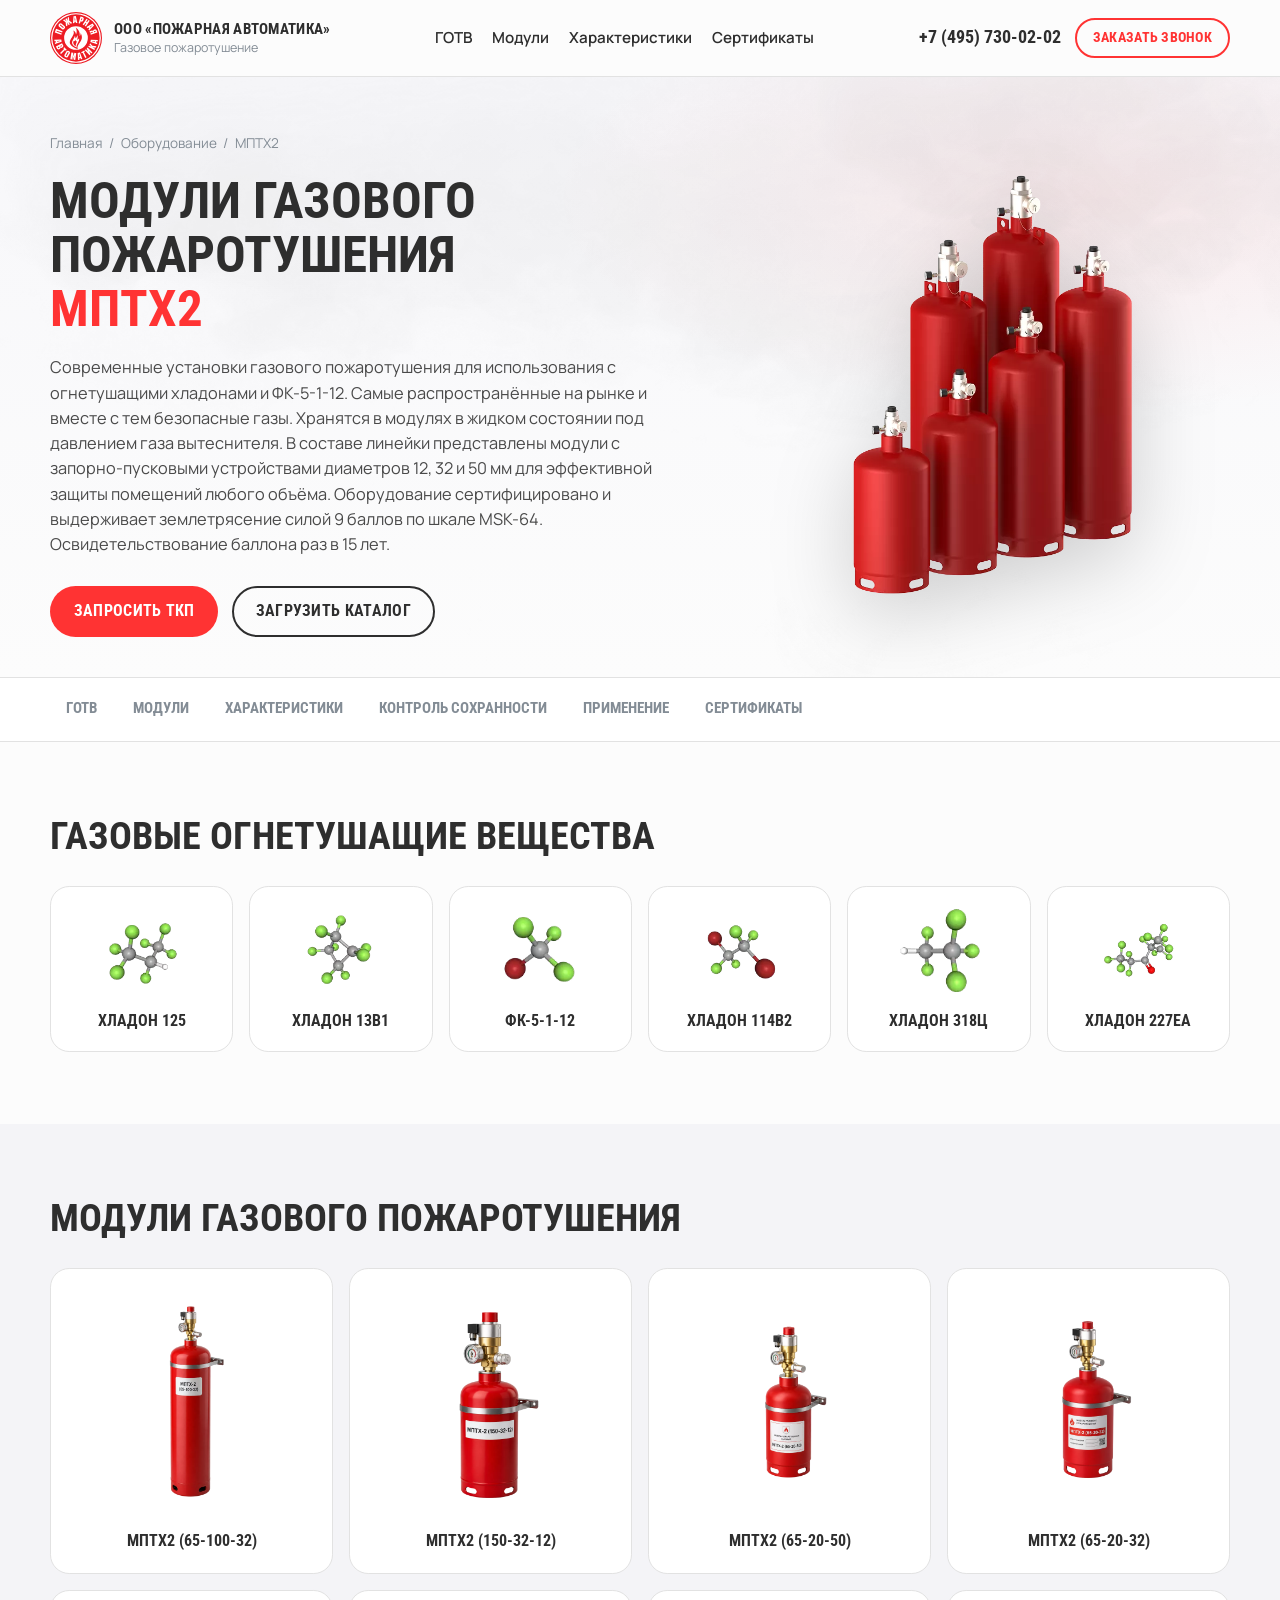
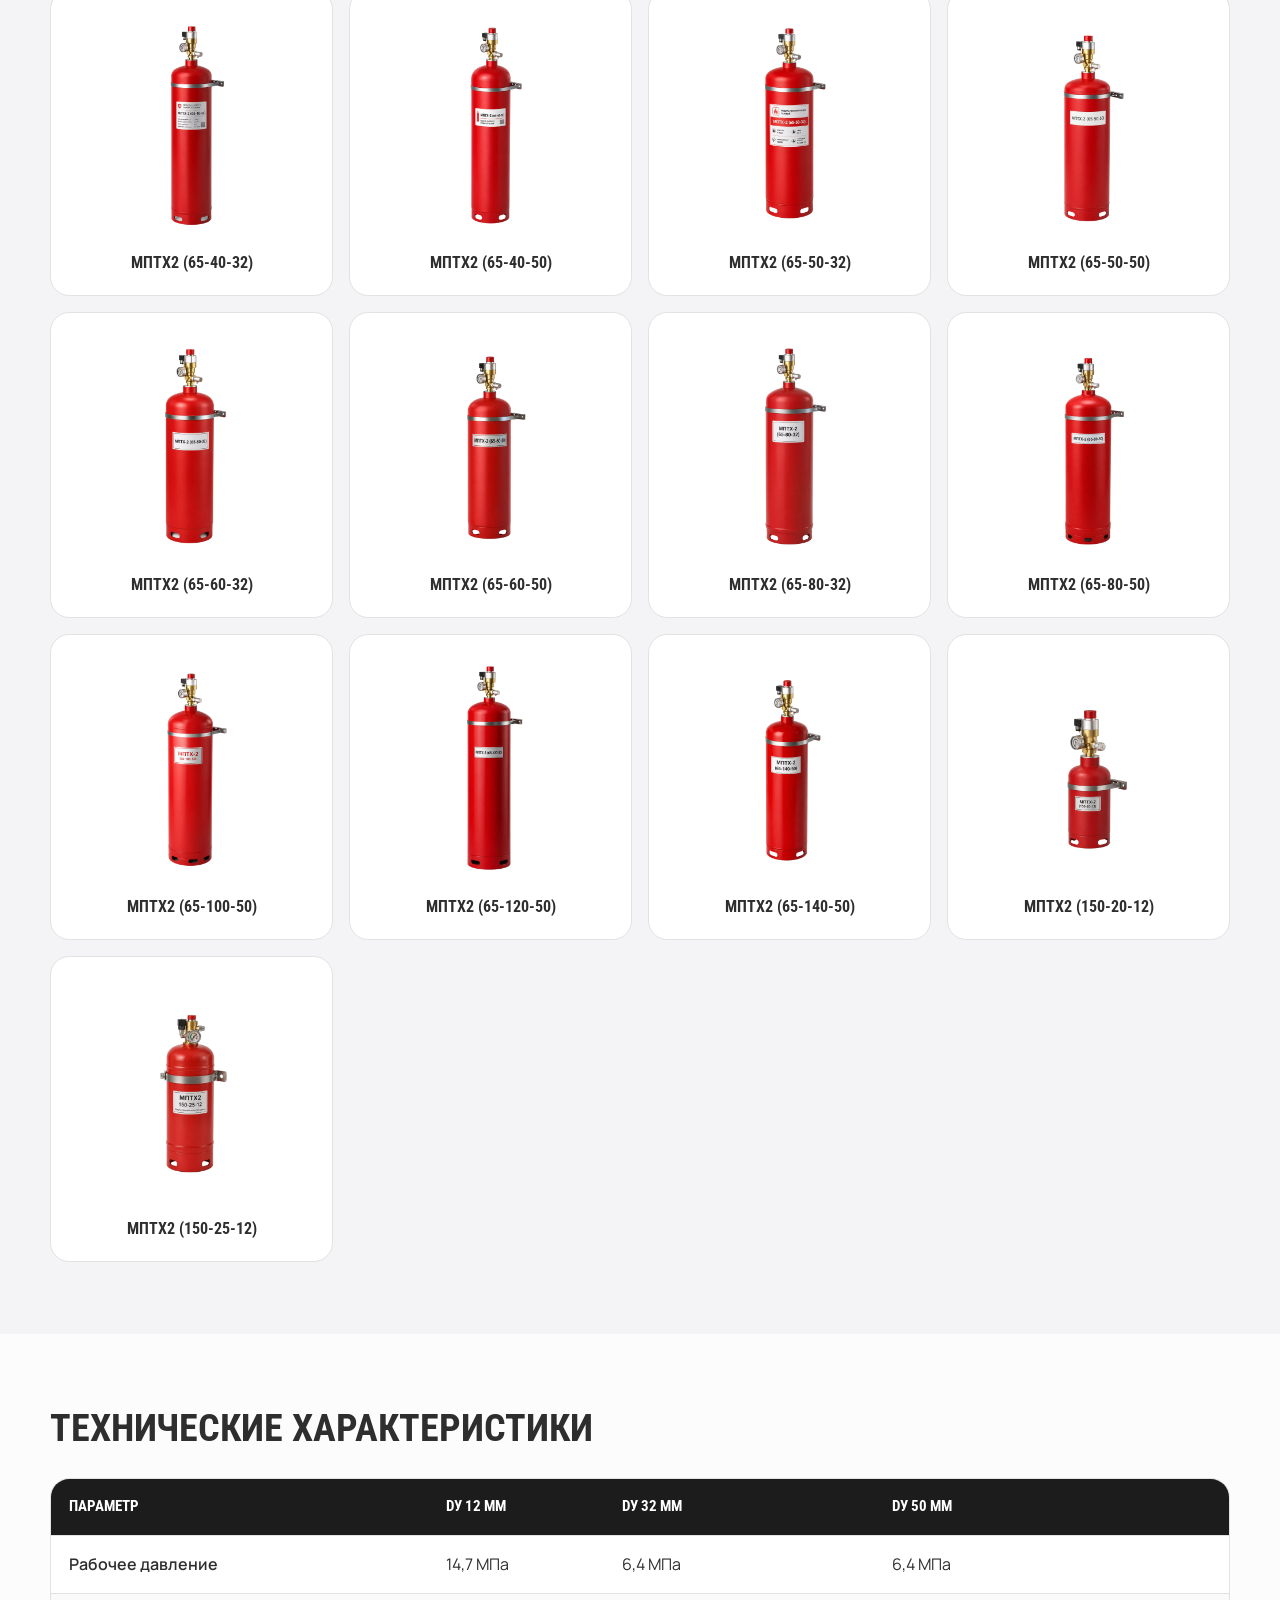
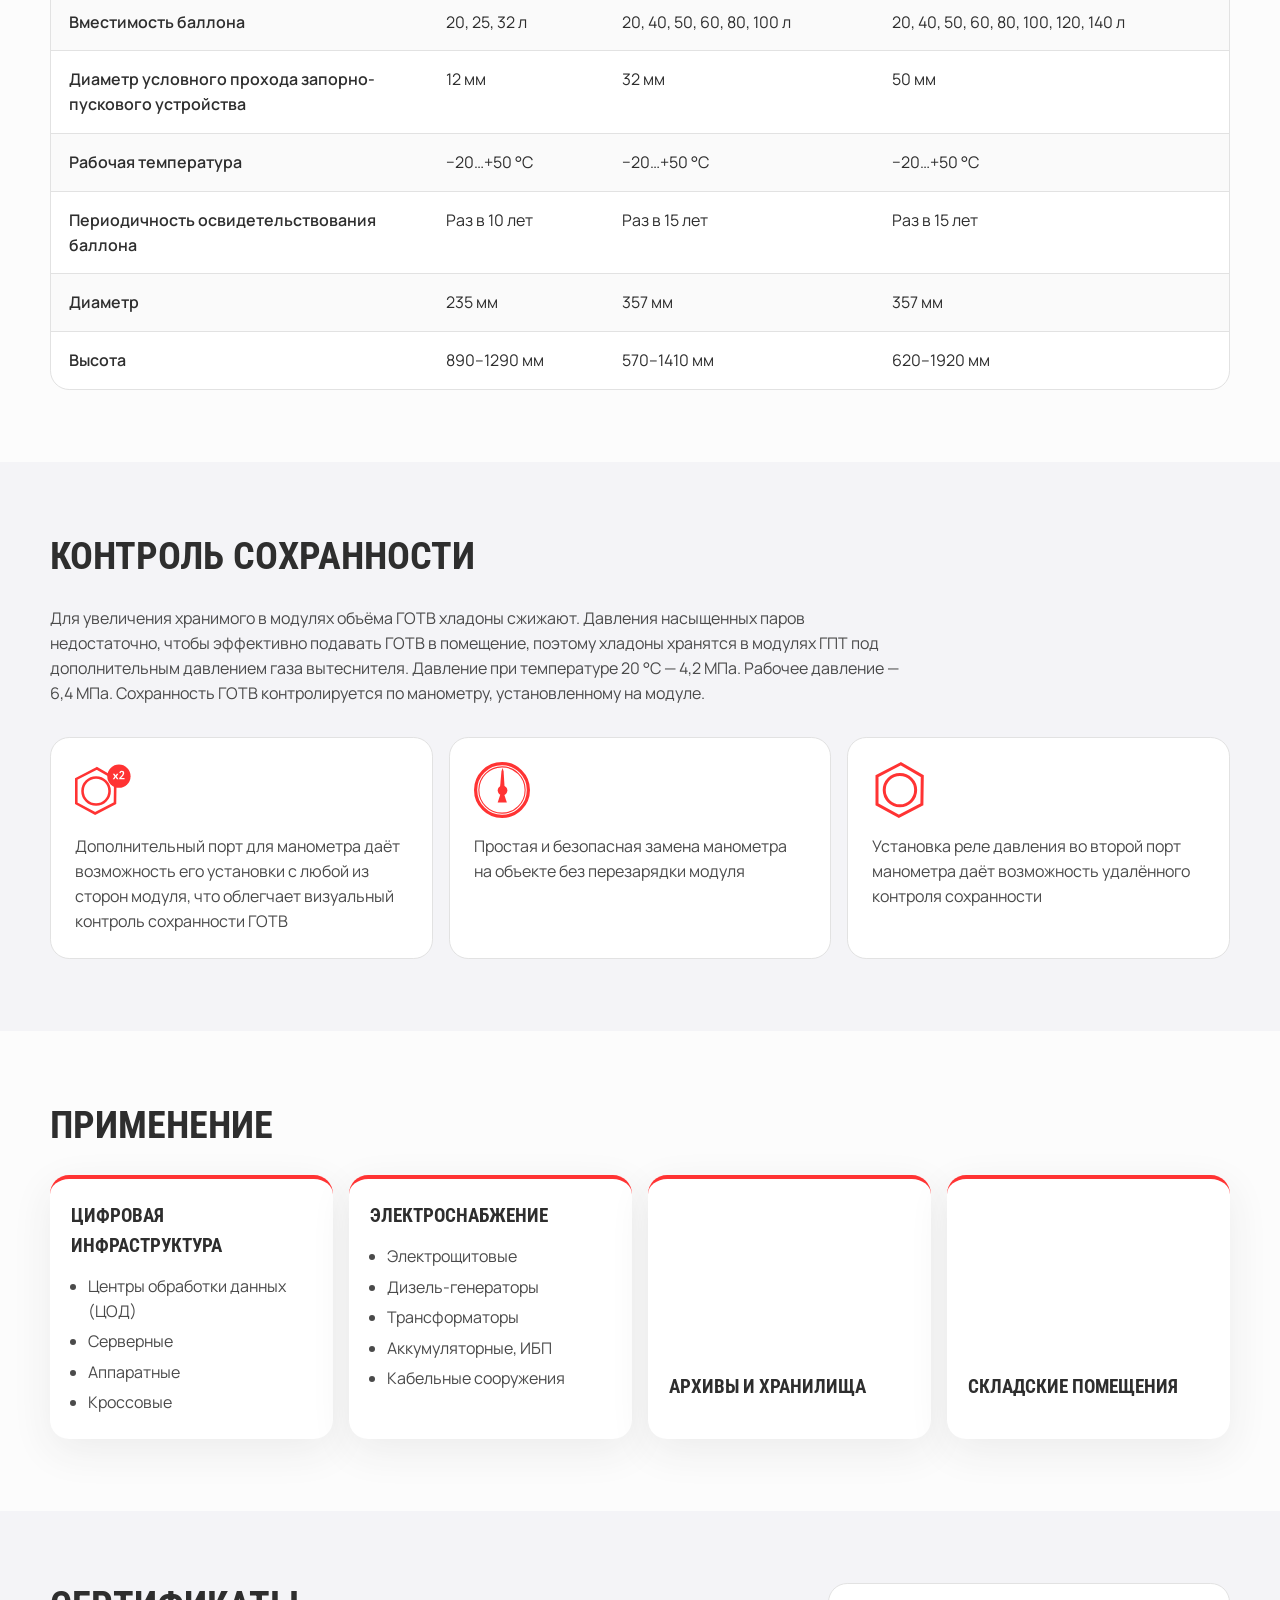
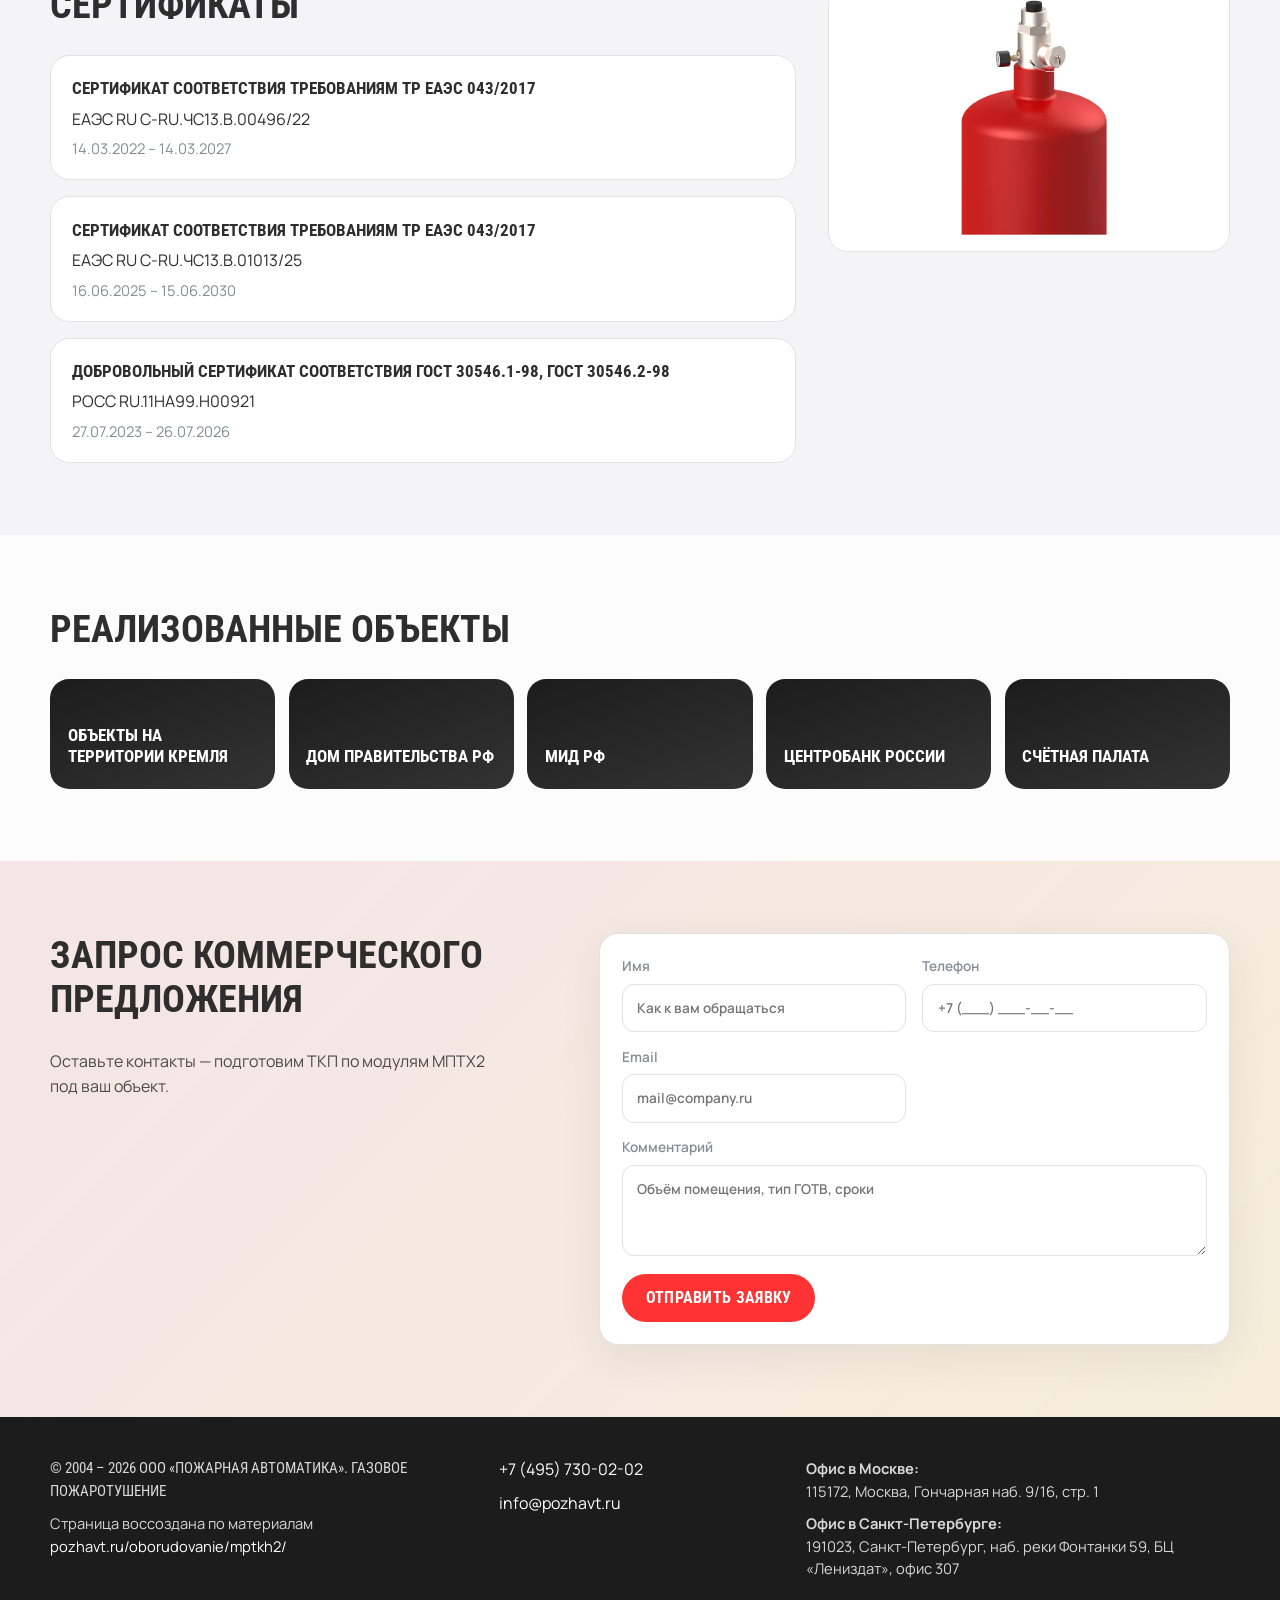
==== index.html @ 38cdafce "Add MPTKH2 product page HTML recreation Recreate the pozhavt.ru/oborudovanie/mptkh2/ product page as" ====
<!DOCTYPE html>
<html lang="ru">
<head>
  <meta charset="utf-8">
  <meta name="viewport" content="width=device-width, initial-scale=1">
  <title>Купить модуль газового пожаротушения МПТХ2 | Пожарная Автоматика</title>
  <meta name="description" content="Модули МПТХ2 для систем газового пожаротушения на хладонах и ФК-5-1-12. Подбор типоразмера, технические характеристики, сертификаты.">
  <link rel="preconnect" href="https://fonts.googleapis.com">
  <link rel="preconnect" href="https://fonts.gstatic.com" crossorigin>
  <link href="https://fonts.googleapis.com/css2?family=Roboto+Condensed:wght@400;700&family=Manrope:wght@400;500;600;700&display=swap" rel="stylesheet">
  <link rel="stylesheet" href="styles.css">
</head>
<body>
  <header class="header">
    <div class="container header__inner">
      <a class="logo" href="#top" aria-label="Пожарная Автоматика — на главную">
        <img src="assets/misc/logo.svg" alt="Логотип ООО «Пожарная Автоматика»" width="56" height="56">
        <span class="logo__text">
          <strong>ООО «Пожарная Автоматика»</strong>
          <span>Газовое пожаротушение</span>
        </span>
      </a>
      <nav class="header__nav" aria-label="Основная навигация">
        <a href="#substances">ГОТВ</a>
        <a href="#moduly">Модули</a>
        <a href="#char">Характеристики</a>
        <a href="#certs">Сертификаты</a>
      </nav>
      <div class="header__contacts">
        <a class="header__phone" href="tel:+74957300202">+7 (495) 730-02-02</a>
        <a class="btn btn--outline btn--sm" href="#request">Заказать звонок</a>
      </div>
    </div>
  </header>

  <main id="top">
    <section class="hero">
      <div class="hero__bg" aria-hidden="true">
        <img src="assets/misc/smoke-bg.webp" alt="">
      </div>
      <div class="container hero__grid">
        <div class="hero__content">
          <p class="breadcrumbs">
            <a href="https://pozhavt.ru/">Главная</a>
            <span>/</span>
            <a href="https://pozhavt.ru/oborudovanie/">Оборудование</a>
            <span>/</span>
            <span>МПТХ2</span>
          </p>
          <h1 class="hero__title">
            Модули газового пожаротушения
            <span>МПТХ2</span>
          </h1>
          <p class="hero__lead">
            Современные установки газового пожаротушения для использования с огнетушащими хладонами и ФК-5-1-12.
            Самые распространённые на рынке и вместе с тем безопасные газы. Хранятся в модулях в жидком состоянии
            под давлением газа вытеснителя. В составе линейки представлены модули с запорно-пусковыми устройствами
            диаметров 12, 32 и 50&nbsp;мм для эффективной защиты помещений любого объёма. Оборудование сертифицировано
            и выдерживает землетрясение силой 9 баллов по шкале MSK-64. Освидетельствование баллона раз в 15 лет.
          </p>
          <div class="hero__actions">
            <a class="btn btn--primary" href="#request">Запросить ТКП</a>
            <a class="btn btn--ghost" href="https://pozhavt.ru/upload/iblock/60b/sj430lhihm1stye79ck5c0vzic1d0d6g.pdf" target="_blank" rel="noopener">Загрузить каталог</a>
          </div>
        </div>
        <div class="hero__visual">
          <img src="assets/misc/product-hero.webp" alt="МПТХ2" width="480" height="640">
        </div>
      </div>
    </section>

    <nav class="anchor-nav" aria-label="Разделы страницы">
      <div class="container anchor-nav__inner">
        <a href="#substances">ГОТВ</a>
        <a href="#moduly">Модули</a>
        <a href="#char">Характеристики</a>
        <a href="#control">Контроль сохранности</a>
        <a href="#application">Применение</a>
        <a href="#certs">Сертификаты</a>
      </div>
    </nav>

    <section class="section" id="substances">
      <div class="container">
        <h2 class="section__title">Газовые огнетушащие вещества</h2>
        <div class="card-grid card-grid--gotv">
          <article class="gotv-card">
            <img src="assets/gotv/hladon-125.webp" alt="Хладон 125" width="160" height="160">
            <h3>Хладон 125</h3>
          </article>
          <article class="gotv-card">
            <img src="assets/gotv/hladon-13v1.webp" alt="Хладон 13В1" width="160" height="160">
            <h3>Хладон 13В1</h3>
          </article>
          <article class="gotv-card">
            <img src="assets/gotv/fk-5-1-12.webp" alt="ФК-5-1-12" width="160" height="160">
            <h3>ФК-5-1-12</h3>
          </article>
          <article class="gotv-card">
            <img src="assets/gotv/hladon-114v2.webp" alt="Хладон 114В2" width="160" height="160">
            <h3>Хладон 114В2</h3>
          </article>
          <article class="gotv-card">
            <img src="assets/gotv/hladon-318c.webp" alt="Хладон 318Ц" width="160" height="160">
            <h3>Хладон 318Ц</h3>
          </article>
          <article class="gotv-card">
            <img src="assets/gotv/hladon-227ea.webp" alt="Хладон 227еа" width="160" height="160">
            <h3>Хладон 227еа</h3>
          </article>
        </div>
      </div>
    </section>

    <section class="section section--alt" id="moduly">
      <div class="container">
        <h2 class="section__title">Модули газового пожаротушения</h2>
        <div class="card-grid card-grid--modules">
          <article class="module-card">
            <img src="assets/modules/65-100-32.webp" alt="Модуль газового пожаротушения МПТХ2 (65-100-32)">
            <h3>МПТХ2 (65-100-32)</h3>
          </article>
          <article class="module-card">
            <img src="assets/modules/150-32-12.webp" alt="Модуль газового пожаротушения МПТХ2 (150-32-12)">
            <h3>МПТХ2 (150-32-12)</h3>
          </article>
          <article class="module-card">
            <img src="assets/modules/65-20-50.webp" alt="Модуль газового пожаротушения МПТХ2 (65-20-50)">
            <h3>МПТХ2 (65-20-50)</h3>
          </article>
          <article class="module-card">
            <img src="assets/modules/65-20-32.webp" alt="Модуль газового пожаротушения МПТХ2 (65-20-32)">
            <h3>МПТХ2 (65-20-32)</h3>
          </article>
          <article class="module-card">
            <img src="assets/modules/65-40-32.webp" alt="Модуль газового пожаротушения МПТХ2 (65-40-32)">
            <h3>МПТХ2 (65-40-32)</h3>
          </article>
          <article class="module-card">
            <img src="assets/modules/65-40-50.webp" alt="Модуль газового пожаротушения МПТХ2 (65-40-50)">
            <h3>МПТХ2 (65-40-50)</h3>
          </article>
          <article class="module-card">
            <img src="assets/modules/65-50-32.webp" alt="Модуль газового пожаротушения МПТХ2 (65-50-32)">
            <h3>МПТХ2 (65-50-32)</h3>
          </article>
          <article class="module-card">
            <img src="assets/modules/65-50-50.webp" alt="Модуль газового пожаротушения МПТХ2 (65-50-50)">
            <h3>МПТХ2 (65-50-50)</h3>
          </article>
          <article class="module-card">
            <img src="assets/modules/65-60-32.webp" alt="Модуль газового пожаротушения МПТХ2 (65-60-32)">
            <h3>МПТХ2 (65-60-32)</h3>
          </article>
          <article class="module-card">
            <img src="assets/modules/65-60-50.webp" alt="Модуль газового пожаротушения МПТХ2 (65-60-50)">
            <h3>МПТХ2 (65-60-50)</h3>
          </article>
          <article class="module-card">
            <img src="assets/modules/65-80-32.webp" alt="Модуль газового пожаротушения МПТХ2 (65-80-32)">
            <h3>МПТХ2 (65-80-32)</h3>
          </article>
          <article class="module-card">
            <img src="assets/modules/65-80-50.webp" alt="Модуль газового пожаротушения МПТХ2 (65-80-50)">
            <h3>МПТХ2 (65-80-50)</h3>
          </article>
          <article class="module-card">
            <img src="assets/modules/65-100-50.webp" alt="Модуль газового пожаротушения МПТХ2 (65-100-50)">
            <h3>МПТХ2 (65-100-50)</h3>
          </article>
          <article class="module-card">
            <img src="assets/modules/65-120-50.webp" alt="Модуль газового пожаротушения МПТХ2 (65-120-50)">
            <h3>МПТХ2 (65-120-50)</h3>
          </article>
          <article class="module-card">
            <img src="assets/modules/65-140-50.webp" alt="Модуль газового пожаротушения МПТХ2 (65-140-50)">
            <h3>МПТХ2 (65-140-50)</h3>
          </article>
          <article class="module-card">
            <img src="assets/modules/150-20-12.webp" alt="Модуль газового пожаротушения МПТХ2 (150-20-12)">
            <h3>МПТХ2 (150-20-12)</h3>
          </article>
          <article class="module-card">
            <img src="assets/modules/150-25-12.webp" alt="Модуль газового пожаротушения МПТХ2 (150-25-12)">
            <h3>МПТХ2 (150-25-12)</h3>
          </article>
        </div>
      </div>
    </section>

    <section class="section" id="char">
      <div class="container">
        <h2 class="section__title">Технические характеристики</h2>
        <div class="table-wrap">
          <table class="spec-table">
            <thead>
              <tr>
                <th>Параметр</th>
                <th>Dу 12 мм</th>
                <th>Dу 32 мм</th>
                <th>Dу 50 мм</th>
              </tr>
            </thead>
            <tbody>
              <tr>
                <td>Рабочее давление</td>
                <td>14,7 МПа</td>
                <td>6,4 МПа</td>
                <td>6,4 МПа</td>
              </tr>
              <tr>
                <td>Вместимость баллона</td>
                <td>20, 25, 32 л</td>
                <td>20, 40, 50, 60, 80, 100 л</td>
                <td>20, 40, 50, 60, 80, 100, 120, 140 л</td>
              </tr>
              <tr>
                <td>Диаметр условного прохода запорно-пускового устройства</td>
                <td>12 мм</td>
                <td>32 мм</td>
                <td>50 мм</td>
              </tr>
              <tr>
                <td>Рабочая температура</td>
                <td>−20…+50 °C</td>
                <td>−20…+50 °C</td>
                <td>−20…+50 °C</td>
              </tr>
              <tr>
                <td>Периодичность освидетельствования баллона</td>
                <td>Раз в 10 лет</td>
                <td>Раз в 15 лет</td>
                <td>Раз в 15 лет</td>
              </tr>
              <tr>
                <td>Диаметр</td>
                <td>235 мм</td>
                <td>357 мм</td>
                <td>357 мм</td>
              </tr>
              <tr>
                <td>Высота</td>
                <td>890–1290 мм</td>
                <td>570–1410 мм</td>
                <td>620–1920 мм</td>
              </tr>
            </tbody>
          </table>
        </div>
      </div>
    </section>

    <section class="section section--alt" id="control">
      <div class="container">
        <h2 class="section__title">Контроль сохранности</h2>
        <p class="section__lead">
          Для увеличения хранимого в модулях объёма ГОТВ хладоны сжижают. Давления насыщенных паров недостаточно,
          чтобы эффективно подавать ГОТВ в помещение, поэтому хладоны хранятся в модулях ГПТ под дополнительным
          давлением газа вытеснителя. Давление при температуре 20&nbsp;°С — 4,2&nbsp;МПа. Рабочее давление — 6,4&nbsp;МПа.
          Сохранность ГОТВ контролируется по манометру, установленному на модуле.
        </p>
        <div class="control-grid">
          <article class="control-item">
            <img src="assets/misc/control1.svg" alt="" width="64" height="64">
            <p>Дополнительный порт для манометра даёт возможность его установки с любой из сторон модуля, что облегчает визуальный контроль сохранности ГОТВ</p>
          </article>
          <article class="control-item">
            <img src="assets/misc/control2.svg" alt="" width="64" height="64">
            <p>Простая и безопасная замена манометра на объекте без перезарядки модуля</p>
          </article>
          <article class="control-item">
            <img src="assets/misc/control3.svg" alt="" width="64" height="64">
            <p>Установка реле давления во второй порт манометра даёт возможность удалённого контроля сохранности</p>
          </article>
        </div>
      </div>
    </section>

    <section class="section" id="application">
      <div class="container">
        <h2 class="section__title">Применение</h2>
        <div class="app-grid">
          <article class="app-card">
            <h3>Цифровая инфраструктура</h3>
            <ul>
              <li>Центры обработки данных (ЦОД)</li>
              <li>Серверные</li>
              <li>Аппаратные</li>
              <li>Кроссовые</li>
            </ul>
          </article>
          <article class="app-card">
            <h3>Электроснабжение</h3>
            <ul>
              <li>Электрощитовые</li>
              <li>Дизель-генераторы</li>
              <li>Трансформаторы</li>
              <li>Аккумуляторные, ИБП</li>
              <li>Кабельные сооружения</li>
            </ul>
          </article>
          <article class="app-card app-card--simple">
            <h3>Архивы и хранилища</h3>
          </article>
          <article class="app-card app-card--simple">
            <h3>Складские помещения</h3>
          </article>
        </div>
      </div>
    </section>

    <section class="section section--alt" id="certs">
      <div class="container certs-layout">
        <div>
          <h2 class="section__title">Сертификаты</h2>
          <ul class="cert-list">
            <li>
              <strong>Сертификат соответствия требованиям ТР ЕАЭС 043/2017</strong>
              <span>ЕАЭС RU С-RU.ЧС13.В.00496/22</span>
              <span class="cert-list__dates">14.03.2022 – 14.03.2027</span>
            </li>
            <li>
              <strong>Сертификат соответствия требованиям ТР ЕАЭС 043/2017</strong>
              <span>ЕАЭС RU С-RU.ЧС13.В.01013/25</span>
              <span class="cert-list__dates">16.06.2025 – 15.06.2030</span>
            </li>
            <li>
              <strong>Добровольный сертификат соответствия ГОСТ 30546.1-98, ГОСТ 30546.2-98</strong>
              <span>РОСС RU.11НА99.Н00921</span>
              <span class="cert-list__dates">27.07.2023 – 26.07.2026</span>
            </li>
          </ul>
        </div>
        <figure class="cert-figure">
          <img src="assets/misc/certificate.webp" alt="Образец сертификата соответствия" width="320" height="440">
        </figure>
      </div>
    </section>

    <section class="section" id="objects">
      <div class="container">
        <h2 class="section__title">Реализованные объекты</h2>
        <ul class="objects-list">
          <li>Объекты на территории Кремля</li>
          <li>Дом Правительства РФ</li>
          <li>МИД РФ</li>
          <li>Центробанк России</li>
          <li>Счётная палата</li>
        </ul>
      </div>
    </section>

    <section class="section section--request" id="request">
      <div class="container request">
        <div class="request__text">
          <h2 class="section__title">Запрос коммерческого предложения</h2>
          <p>Оставьте контакты — подготовим ТКП по модулям МПТХ2 под ваш объект.</p>
        </div>
        <form class="request__form" action="#" method="post" onsubmit="event.preventDefault(); alert('Заявка отправлена!');">
          <label>
            Имя
            <input type="text" name="name" required placeholder="Как к вам обращаться">
          </label>
          <label>
            Телефон
            <input type="tel" name="phone" required placeholder="+7 (___) ___-__-__">
          </label>
          <label>
            Email
            <input type="email" name="email" placeholder="mail@company.ru">
          </label>
          <label class="request__full">
            Комментарий
            <textarea name="comment" rows="3" placeholder="Объём помещения, тип ГОТВ, сроки"></textarea>
          </label>
          <button class="btn btn--primary" type="submit">Отправить заявку</button>
        </form>
      </div>
    </section>
  </main>

  <footer class="footer">
    <div class="container footer__inner">
      <div class="footer__col">
        <p class="footer__copy">© 2004 – 2026 ООО «Пожарная Автоматика». Газовое пожаротушение</p>
        <p class="footer__note">Страница воссоздана по материалам <a href="https://pozhavt.ru/oborudovanie/mptkh2/" target="_blank" rel="noopener">pozhavt.ru/oborudovanie/mptkh2/</a></p>
      </div>
      <div class="footer__col">
        <a href="tel:+74957300202">+7 (495) 730-02-02</a>
        <a href="mailto:info@pozhavt.ru">info@pozhavt.ru</a>
      </div>
      <div class="footer__col">
        <p><strong>Офис в Москве:</strong><br>115172, Москва, Гончарная наб. 9/16, стр. 1</p>
        <p><strong>Офис в Санкт-Петербурге:</strong><br>191023, Санкт-Петербург, наб. реки Фонтанки 59, БЦ «Лениздат», офис 307</p>
      </div>
    </div>
  </footer>
</body>
</html>
---- styles.css ----
:root {
  --color-text: #2e2e2e;
  --color-red: #ff3333;
  --color-red-dark: #e01f1f;
  --color-yellow: #ffc309;
  --color-bg: #fcfcfc;
  --color-alt: #f4f4f7;
  --color-muted: #838c95;
  --color-line: #e2e2e2;
  --font-display: "Roboto Condensed", "Arial Narrow", sans-serif;
  --font-body: "Manrope", "Circe", Arial, sans-serif;
  --radius: 1.2rem;
  --shadow: 0 12px 40px rgba(46, 46, 46, 0.08);
  --container: 1180px;
}

*,
*::before,
*::after {
  box-sizing: border-box;
}

html {
  scroll-behavior: smooth;
}

body {
  margin: 0;
  color: var(--color-text);
  background: var(--color-bg);
  font-family: var(--font-body);
  font-size: 16px;
  line-height: 1.55;
}

img {
  max-width: 100%;
  height: auto;
  display: block;
}

a {
  color: inherit;
  text-decoration: none;
}

a:hover {
  color: var(--color-red);
}

.container {
  width: min(100% - 2.5rem, var(--container));
  margin-inline: auto;
}

.header {
  position: sticky;
  top: 0;
  z-index: 50;
  background: rgba(252, 252, 252, 0.92);
  backdrop-filter: blur(10px);
  border-bottom: 1px solid var(--color-line);
}

.header__inner {
  display: flex;
  align-items: center;
  justify-content: space-between;
  gap: 1.5rem;
  min-height: 76px;
}

.logo {
  display: flex;
  align-items: center;
  gap: 0.75rem;
}

.logo img {
  width: 52px;
  height: 52px;
}

.logo__text {
  display: flex;
  flex-direction: column;
  gap: 0.15rem;
  font-size: 0.78rem;
  line-height: 1.2;
}

.logo__text strong {
  font-family: var(--font-display);
  font-size: 0.95rem;
  text-transform: uppercase;
  letter-spacing: 0.02em;
}

.logo__text span {
  color: var(--color-muted);
}

.header__nav {
  display: flex;
  gap: 1.25rem;
  font-size: 0.95rem;
  font-weight: 600;
}

.header__contacts {
  display: flex;
  align-items: center;
  gap: 0.85rem;
}

.header__phone {
  font-family: var(--font-display);
  font-weight: 700;
  font-size: 1.1rem;
  white-space: nowrap;
}

.btn {
  display: inline-flex;
  align-items: center;
  justify-content: center;
  gap: 0.5rem;
  min-height: 48px;
  padding: 0.7rem 1.35rem;
  border: 2px solid transparent;
  border-radius: 999px;
  font-family: var(--font-display);
  font-size: 1rem;
  font-weight: 700;
  letter-spacing: 0.02em;
  text-transform: uppercase;
  cursor: pointer;
  transition: background 0.25s ease, color 0.25s ease, border-color 0.25s ease, transform 0.25s ease;
}

.btn--sm {
  min-height: 40px;
  padding: 0.45rem 1rem;
  font-size: 0.85rem;
}

.btn--primary {
  background: var(--color-red);
  color: #fff;
}

.btn--primary:hover {
  background: var(--color-red-dark);
  color: #fff;
  transform: translateY(-1px);
}

.btn--outline {
  border-color: var(--color-red);
  color: var(--color-red);
  background: transparent;
}

.btn--outline:hover {
  background: var(--color-red);
  color: #fff;
}

.btn--ghost {
  border-color: var(--color-text);
  background: transparent;
  color: var(--color-text);
}

.btn--ghost:hover {
  border-color: var(--color-red);
  color: var(--color-red);
}

.hero {
  position: relative;
  overflow: hidden;
  padding: 3.5rem 0 2.5rem;
  background:
    radial-gradient(ellipse 70% 60% at 85% 20%, rgba(255, 51, 51, 0.08), transparent 60%),
    linear-gradient(180deg, #f7f7fa 0%, #fcfcfc 100%);
}

.hero__bg {
  position: absolute;
  inset: 0;
  pointer-events: none;
  opacity: 0.35;
}

.hero__bg img {
  width: 100%;
  height: 100%;
  object-fit: cover;
  object-position: right center;
}

.hero__grid {
  position: relative;
  display: grid;
  grid-template-columns: minmax(0, 1.15fr) minmax(0, 0.85fr);
  gap: 2.5rem;
  align-items: center;
}

.breadcrumbs {
  display: flex;
  flex-wrap: wrap;
  gap: 0.4rem;
  margin: 0 0 1.25rem;
  color: var(--color-muted);
  font-size: 0.85rem;
}

.hero__title {
  margin: 0 0 1.25rem;
  font-family: var(--font-display);
  font-size: clamp(2.2rem, 4vw, 3.4rem);
  font-weight: 700;
  line-height: 1.05;
  text-transform: uppercase;
}

.hero__title span {
  display: block;
  color: var(--color-red);
}

.hero__lead {
  max-width: 40rem;
  margin: 0 0 1.75rem;
  color: #4a4a4a;
  font-size: 1.02rem;
}

.hero__actions {
  display: flex;
  flex-wrap: wrap;
  gap: 0.85rem;
}

.hero__visual {
  display: flex;
  justify-content: center;
  animation: float-in 0.8s ease both;
}

.hero__visual img {
  width: min(100%, 420px);
  filter: drop-shadow(0 24px 40px rgba(0, 0, 0, 0.18));
}

@keyframes float-in {
  from {
    opacity: 0;
    transform: translateY(18px);
  }
  to {
    opacity: 1;
    transform: translateY(0);
  }
}

.anchor-nav {
  position: sticky;
  top: 76px;
  z-index: 40;
  background: #fff;
  border-block: 1px solid var(--color-line);
}

.anchor-nav__inner {
  display: flex;
  gap: 0.25rem;
  overflow-x: auto;
  padding-block: 0.35rem;
  scrollbar-width: thin;
}

.anchor-nav a {
  flex: 0 0 auto;
  padding: 0.85rem 1rem;
  font-family: var(--font-display);
  font-weight: 700;
  text-transform: uppercase;
  font-size: 0.92rem;
  color: var(--color-muted);
  border-bottom: 2px solid transparent;
}

.anchor-nav a:hover {
  color: var(--color-red);
  border-bottom-color: var(--color-red);
}

.section {
  padding: 4.5rem 0;
}

.section--alt {
  background: var(--color-alt);
}

.section__title {
  margin: 0 0 1.75rem;
  font-family: var(--font-display);
  font-size: clamp(1.8rem, 3vw, 2.5rem);
  font-weight: 700;
  line-height: 1.15;
  text-transform: uppercase;
}

.section__lead {
  max-width: 54rem;
  margin: 0 0 2rem;
  color: #4a4a4a;
}

.card-grid {
  display: grid;
  gap: 1rem;
}

.card-grid--gotv {
  grid-template-columns: repeat(6, minmax(0, 1fr));
}

.card-grid--modules {
  grid-template-columns: repeat(4, minmax(0, 1fr));
}

.gotv-card,
.module-card {
  background: #fff;
  border: 1px solid var(--color-line);
  border-radius: var(--radius);
  padding: 1.25rem 1rem 1.1rem;
  text-align: center;
  transition: transform 0.25s ease, box-shadow 0.25s ease, border-color 0.25s ease;
}

.gotv-card:hover,
.module-card:hover {
  transform: translateY(-4px);
  box-shadow: var(--shadow);
  border-color: rgba(255, 51, 51, 0.25);
}

.gotv-card img {
  width: 88px;
  height: 88px;
  margin: 0 auto 0.85rem;
  object-fit: contain;
}

.gotv-card h3,
.module-card h3 {
  margin: 0;
  font-family: var(--font-display);
  font-size: 1rem;
  font-weight: 700;
  text-transform: uppercase;
}

.module-card {
  padding: 1.5rem 1rem 1.2rem;
}

.module-card img {
  width: 100%;
  max-height: 220px;
  margin: 0 auto 1rem;
  object-fit: contain;
}

.table-wrap {
  overflow-x: auto;
  border-radius: var(--radius);
  border: 1px solid var(--color-line);
  background: #fff;
}

.spec-table {
  width: 100%;
  border-collapse: collapse;
  min-width: 720px;
}

.spec-table th,
.spec-table td {
  padding: 1rem 1.1rem;
  text-align: left;
  border-bottom: 1px solid var(--color-line);
  vertical-align: top;
}

.spec-table th {
  background: #1c1c1c;
  color: #fff;
  font-family: var(--font-display);
  font-size: 0.95rem;
  text-transform: uppercase;
}

.spec-table td:first-child {
  font-weight: 600;
  width: 32%;
}

.spec-table tbody tr:nth-child(even) {
  background: #fafafa;
}

.spec-table tbody tr:last-child td {
  border-bottom: 0;
}

.control-grid {
  display: grid;
  grid-template-columns: repeat(3, minmax(0, 1fr));
  gap: 1rem;
}

.control-item {
  background: #fff;
  border: 1px solid var(--color-line);
  border-radius: var(--radius);
  padding: 1.5rem;
}

.control-item img {
  width: 56px;
  height: 56px;
  margin-bottom: 1rem;
}

.control-item p {
  margin: 0;
  color: #4a4a4a;
}

.app-grid {
  display: grid;
  grid-template-columns: repeat(4, minmax(0, 1fr));
  gap: 1rem;
}

.app-card {
  background: #fff;
  border-top: 4px solid var(--color-red);
  border-radius: var(--radius);
  padding: 1.4rem 1.3rem 1.5rem;
  box-shadow: var(--shadow);
}

.app-card h3 {
  margin: 0 0 0.85rem;
  font-family: var(--font-display);
  font-size: 1.2rem;
  text-transform: uppercase;
}

.app-card ul {
  margin: 0;
  padding-left: 1.1rem;
  color: #4a4a4a;
}

.app-card li + li {
  margin-top: 0.35rem;
}

.app-card--simple {
  display: flex;
  align-items: flex-end;
  min-height: 100%;
}

.certs-layout {
  display: grid;
  grid-template-columns: minmax(0, 1.3fr) minmax(0, 0.7fr);
  gap: 2rem;
  align-items: start;
}

.cert-list {
  list-style: none;
  margin: 0;
  padding: 0;
  display: grid;
  gap: 1rem;
}

.cert-list li {
  background: #fff;
  border: 1px solid var(--color-line);
  border-radius: var(--radius);
  padding: 1.2rem 1.3rem;
  display: grid;
  gap: 0.35rem;
}

.cert-list strong {
  font-family: var(--font-display);
  font-size: 1.05rem;
  text-transform: uppercase;
}

.cert-list__dates {
  color: var(--color-muted);
  font-size: 0.92rem;
}

.cert-figure {
  margin: 0;
  background: #fff;
  border: 1px solid var(--color-line);
  border-radius: var(--radius);
  padding: 1rem;
  display: flex;
  justify-content: center;
}

.cert-figure img {
  max-height: 360px;
  width: auto;
}

.objects-list {
  list-style: none;
  margin: 0;
  padding: 0;
  display: grid;
  grid-template-columns: repeat(5, minmax(0, 1fr));
  gap: 0.85rem;
}

.objects-list li {
  background: linear-gradient(160deg, #1c1c1c, #333);
  color: #fff;
  border-radius: var(--radius);
  padding: 1.4rem 1.1rem;
  font-family: var(--font-display);
  font-size: 1.05rem;
  font-weight: 700;
  text-transform: uppercase;
  line-height: 1.25;
  min-height: 110px;
  display: flex;
  align-items: flex-end;
}

.section--request {
  background:
    linear-gradient(135deg, rgba(255, 51, 51, 0.08), rgba(255, 195, 9, 0.12)),
    var(--color-alt);
}

.request {
  display: grid;
  grid-template-columns: minmax(0, 0.9fr) minmax(0, 1.1fr);
  gap: 2rem;
  align-items: start;
}

.request__text p {
  margin: 0;
  color: #4a4a4a;
  max-width: 28rem;
}

.request__form {
  display: grid;
  grid-template-columns: 1fr 1fr;
  gap: 0.9rem 1rem;
  background: #fff;
  border: 1px solid var(--color-line);
  border-radius: var(--radius);
  padding: 1.4rem;
  box-shadow: var(--shadow);
}

.request__form label {
  display: grid;
  gap: 0.4rem;
  font-size: 0.85rem;
  font-weight: 600;
  color: var(--color-muted);
}

.request__full {
  grid-column: 1 / -1;
}

.request__form input,
.request__form textarea {
  width: 100%;
  border: 1px solid var(--color-line);
  border-radius: 0.75rem;
  padding: 0.8rem 0.9rem;
  font: inherit;
  color: var(--color-text);
  background: #fff;
}

.request__form input:focus,
.request__form textarea:focus {
  outline: 2px solid rgba(255, 51, 51, 0.25);
  border-color: var(--color-red);
}

.request__form .btn {
  grid-column: 1 / -1;
  justify-self: start;
  margin-top: 0.25rem;
}

.footer {
  background: #1c1c1c;
  color: #fff;
  padding: 2.5rem 0;
}

.footer a {
  color: #fff;
}

.footer a:hover {
  color: var(--color-yellow);
}

.footer__inner {
  display: grid;
  grid-template-columns: 1.2fr 0.8fr 1.2fr;
  gap: 1.5rem;
}

.footer__copy {
  margin: 0 0 0.6rem;
  font-family: var(--font-display);
  text-transform: uppercase;
}

.footer__note {
  margin: 0;
  color: #acacac;
  font-size: 0.88rem;
}

.footer__col {
  display: grid;
  gap: 0.55rem;
  align-content: start;
}

.footer__col p {
  margin: 0;
  color: #d7d7d7;
  font-size: 0.92rem;
}

@media (max-width: 1100px) {
  .card-grid--gotv {
    grid-template-columns: repeat(3, minmax(0, 1fr));
  }

  .card-grid--modules {
    grid-template-columns: repeat(3, minmax(0, 1fr));
  }

  .app-grid,
  .objects-list {
    grid-template-columns: repeat(2, minmax(0, 1fr));
  }
}

@media (max-width: 900px) {
  .header__nav {
    display: none;
  }

  .hero__grid,
  .certs-layout,
  .request,
  .footer__inner,
  .control-grid {
    grid-template-columns: 1fr;
  }

  .hero {
    padding-top: 2rem;
  }

  .hero__visual {
    order: -1;
  }

  .hero__visual img {
    width: min(70%, 280px);
  }
}

@media (max-width: 640px) {
  .container {
    width: min(100% - 1.5rem, var(--container));
  }

  .header__phone {
    display: none;
  }

  .card-grid--gotv,
  .card-grid--modules,
  .app-grid,
  .objects-list,
  .request__form {
    grid-template-columns: 1fr;
  }

  .section {
    padding: 3rem 0;
  }

  .anchor-nav {
    top: 72px;
  }
}
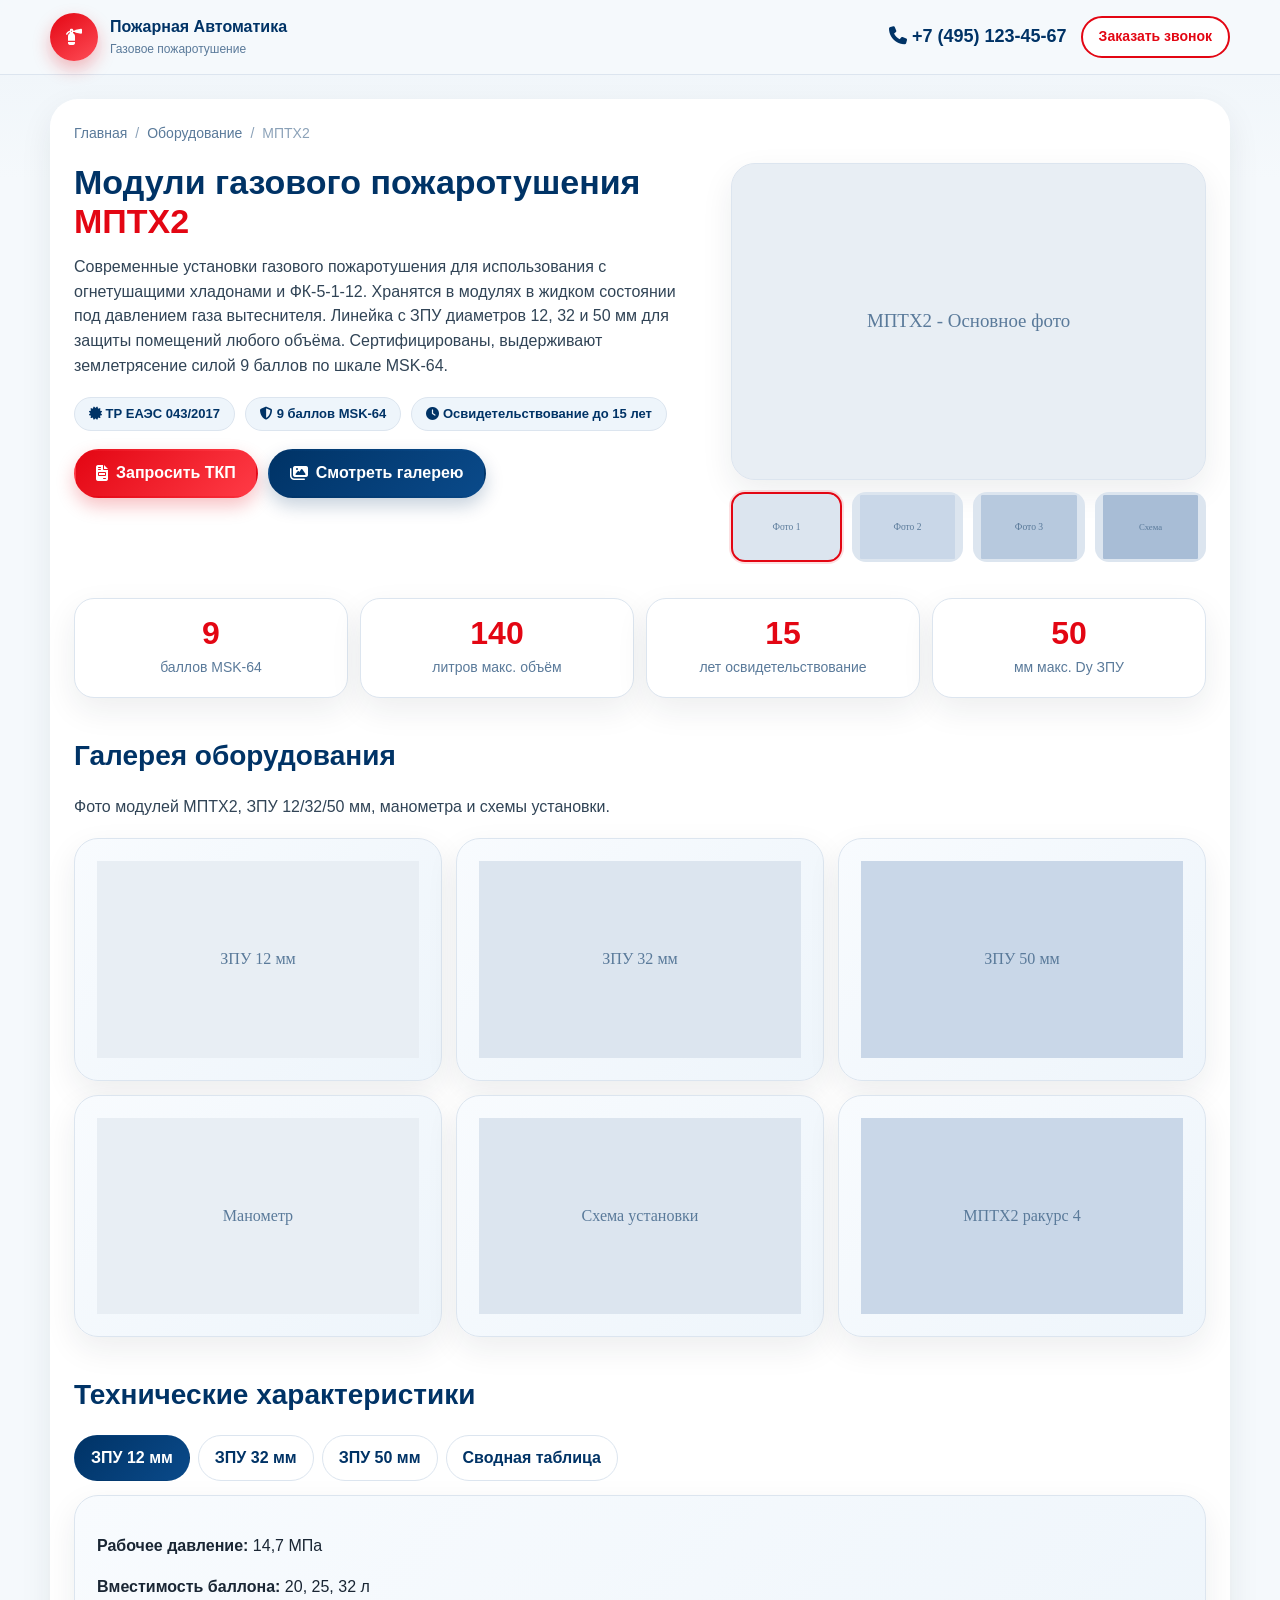
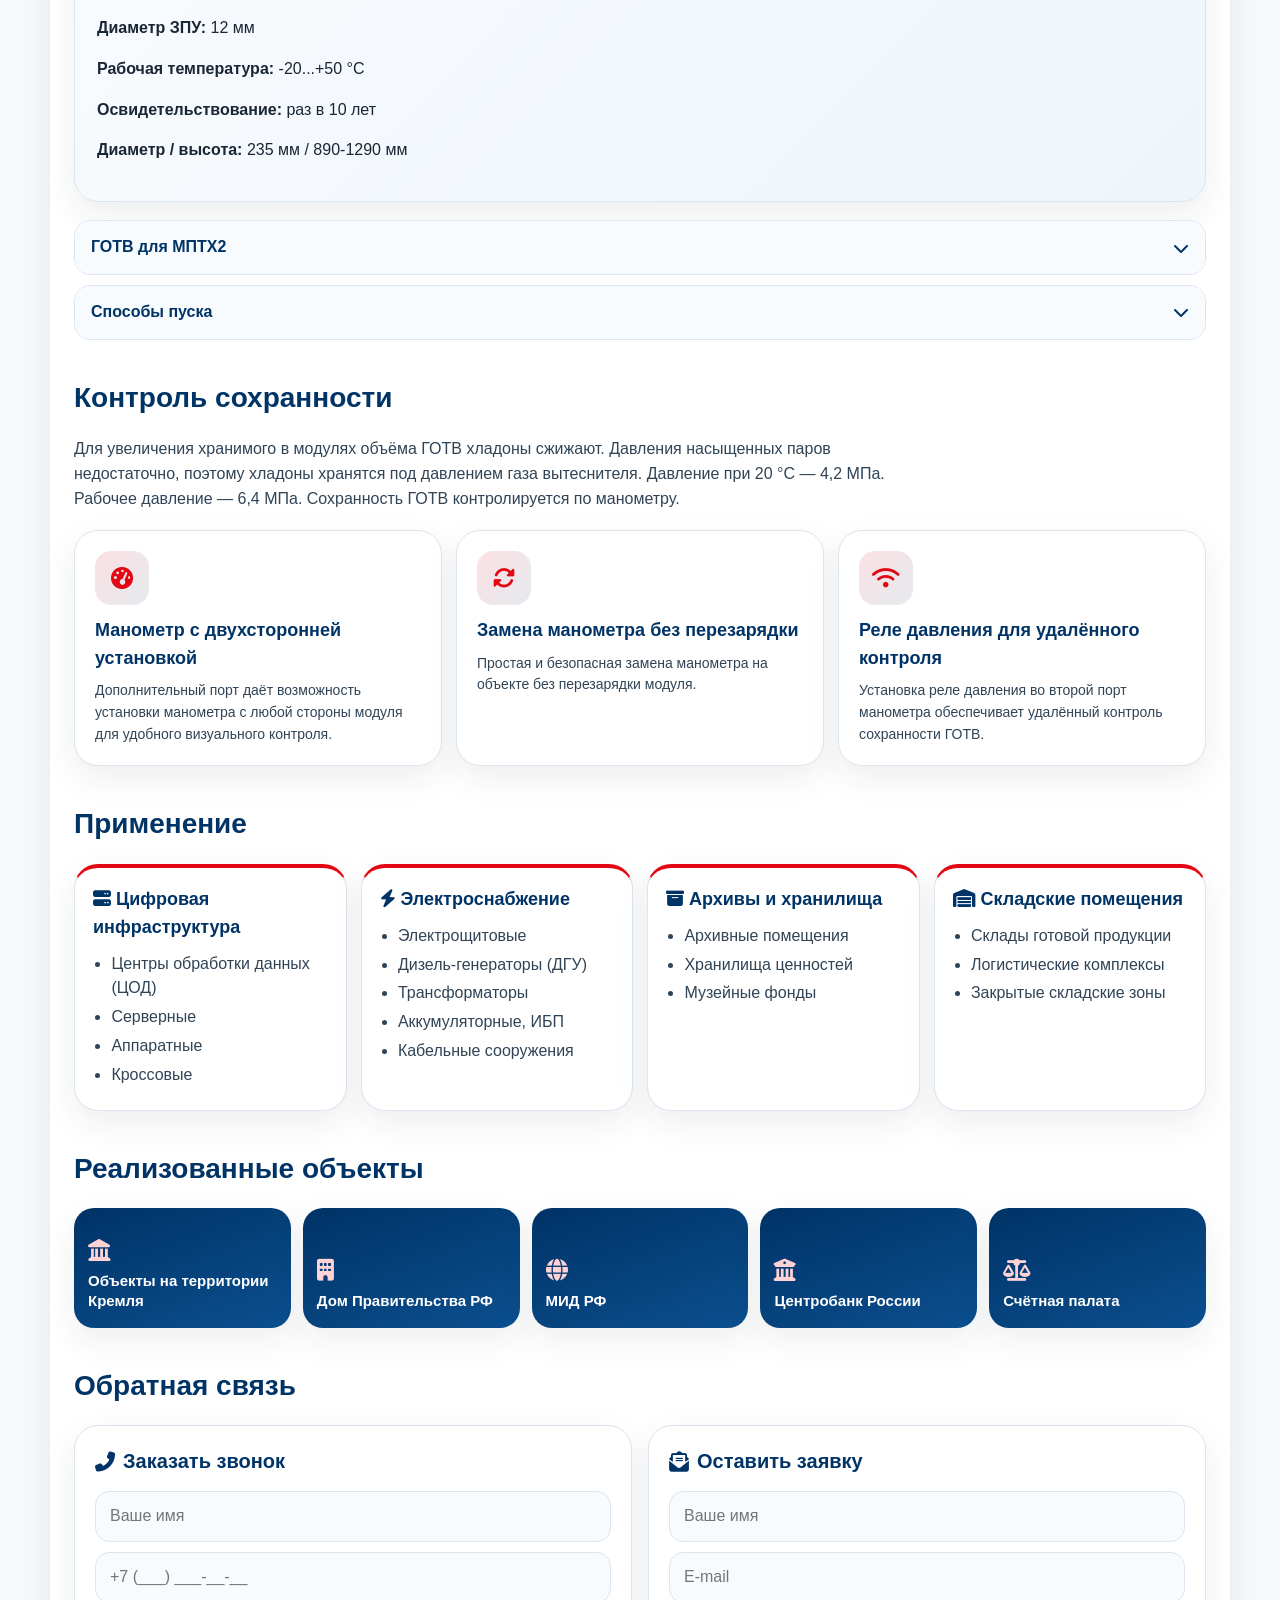
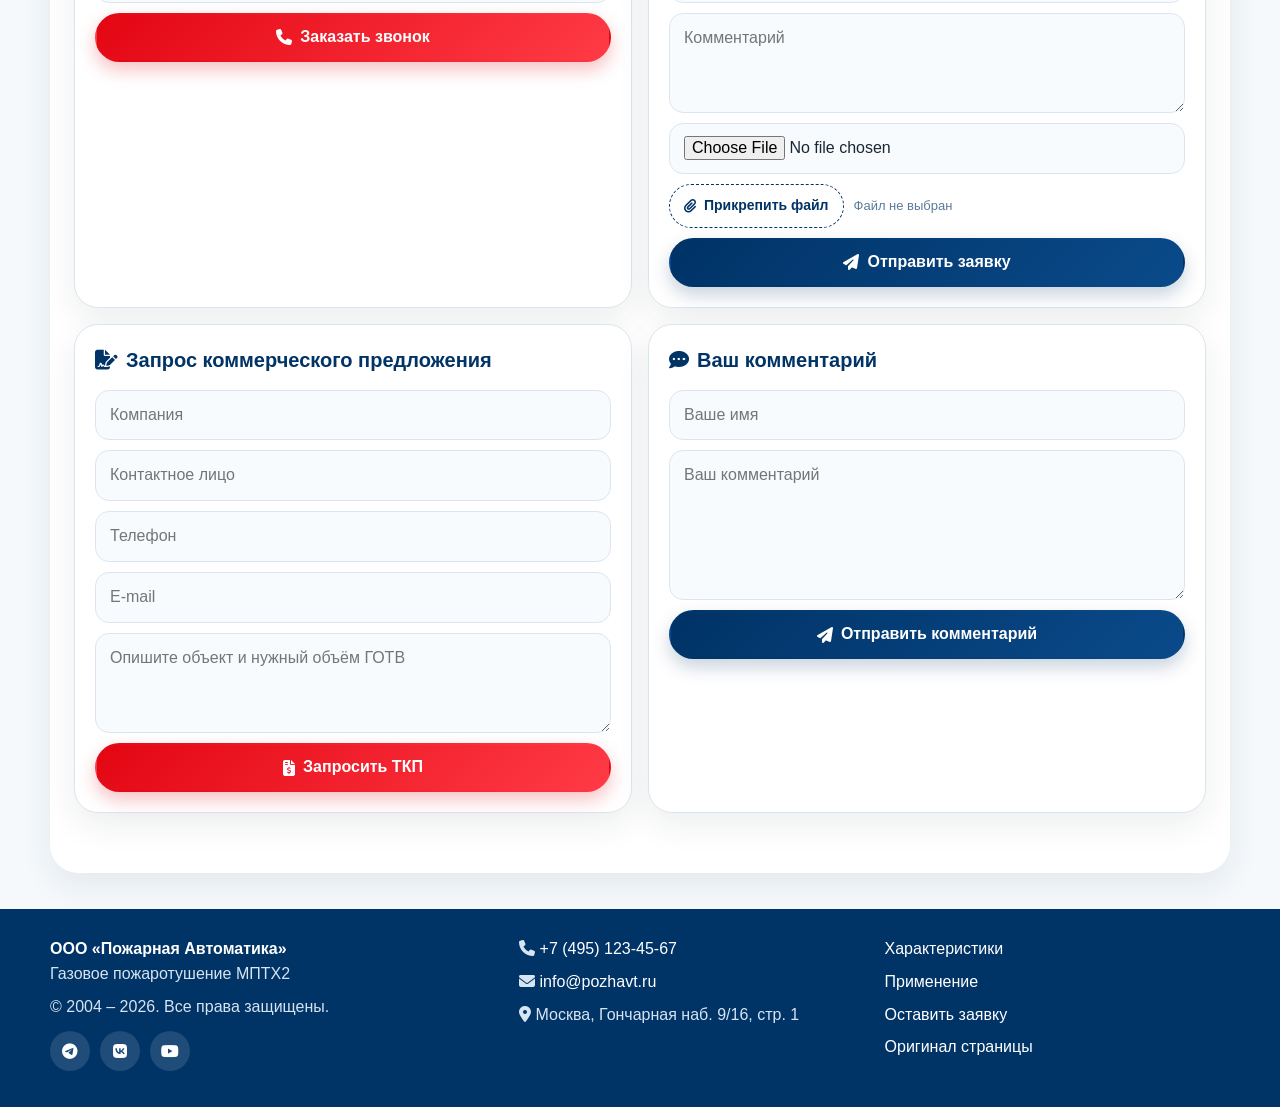
==== commit 2fa5d716: "Rebuild MPTKH2 page as self-contained HTML per generation script Single-file page with embedded CSS/" ====
--- a/index.html
+++ b/index.html
@@ -4,284 +4,834 @@
   <meta charset="utf-8">
   <meta name="viewport" content="width=device-width, initial-scale=1">
   <title>Купить модуль газового пожаротушения МПТХ2 | Пожарная Автоматика</title>
-  <meta name="description" content="Модули МПТХ2 для систем газового пожаротушения на хладонах и ФК-5-1-12. Подбор типоразмера, технические характеристики, сертификаты.">
-  <link rel="preconnect" href="https://fonts.googleapis.com">
-  <link rel="preconnect" href="https://fonts.gstatic.com" crossorigin>
-  <link href="https://fonts.googleapis.com/css2?family=Roboto+Condensed:wght@400;700&family=Manrope:wght@400;500;600;700&display=swap" rel="stylesheet">
-  <link rel="stylesheet" href="styles.css">
+  <meta name="description" content="Модули газового пожаротушения МПТХ2 для хладонов и ФК-5-1-12. Давление 14,7 МПа, объём 20-140 л, ЗПУ 12/32/50 мм. Сертифицированы по ГОСТ, 9 баллов MSK-64.">
+  <meta name="keywords" content="МПТХ2, модуль газового пожаротушения, хладон, ФК-5-1-12, ЗПУ, газовое пожаротушение, купить МПТХ2">
+  <meta property="og:title" content="Модули газового пожаротушения МПТХ2">
+  <meta property="og:description" content="Сертифицированные модули для хладонов и ФК-5-1-12">
+  <meta property="og:type" content="website">
+  <meta property="og:url" content="https://pozhavt.ru/oborudovanie/mptkh2/">
+  <meta property="og:image" content="https://pozhavt.ru/images/mptkh2-main.jpg">
+  <link rel="stylesheet" href="https://cdnjs.cloudflare.com/ajax/libs/font-awesome/6.5.2/css/all.min.css" integrity="sha512-SnH5WK+bZxgPHs44uWIX+LLJAJ9/2PkPKZ5QiAj6Ta86w+fsb2TkcmfRyVX3pBnMFcV7oQPJkl9QevSCWr3W6A==" crossorigin="anonymous" referrerpolicy="no-referrer">
+  <script type="application/ld+json">
+  {
+    "@context": "https://schema.org",
+    "@type": "Product",
+    "name": "МПТХ2",
+    "description": "Модуль газового пожаротушения",
+    "brand": "Пожарная Автоматика",
+    "offers": {
+      "@type": "Offer",
+      "price": "0",
+      "priceCurrency": "RUB"
+    }
+  }
+  </script>
+  <style>
+    :root {
+      --red: #e30613;
+      --red-dark: #b80510;
+      --blue: #003366;
+      --blue-light: #0a4a8a;
+      --bg: #f5f9fc;
+      --text: #1a2634;
+      --muted: #5a7a9a;
+      --card: #ffffff;
+      --line: #dce5ef;
+      --green: #28a745;
+      --radius: 24px;
+      --shadow: 0 12px 32px rgba(26, 38, 52, 0.08);
+      --font: "Segoe UI", Roboto, Arial, sans-serif;
+    }
+
+    * { box-sizing: border-box; }
+    html { scroll-behavior: smooth; }
+    body {
+      margin: 0;
+      padding: 0;
+      font-family: var(--font);
+      color: var(--text);
+      background: linear-gradient(180deg, #eef4f9 0%, var(--bg) 180px, var(--bg) 100%);
+      line-height: 1.55;
+    }
+    img { max-width: 100%; display: block; }
+    a { color: inherit; text-decoration: none; }
+    a:hover { color: var(--red); }
+    ul { margin: 0; padding-left: 1.15rem; }
+    button, input, textarea, select { font: inherit; }
+
+    .wrapper {
+      width: min(1180px, calc(100% - 40px));
+      margin: 0 auto;
+      padding: 24px;
+      background: var(--card);
+      border-radius: 28px;
+      box-shadow: var(--shadow);
+    }
+
+    /* Header */
+    .site-header {
+      position: sticky;
+      top: 0;
+      z-index: 100;
+      background: rgba(245, 249, 252, 0.95);
+      backdrop-filter: blur(10px);
+      border-bottom: 1px solid var(--line);
+    }
+    .site-header__inner {
+      width: min(1180px, calc(100% - 40px));
+      margin: 0 auto;
+      min-height: 74px;
+      display: flex;
+      align-items: center;
+      justify-content: space-between;
+      gap: 16px;
+    }
+    .logo {
+      display: flex;
+      align-items: center;
+      gap: 12px;
+      font-weight: 700;
+      color: var(--blue);
+    }
+    .logo-mark {
+      width: 48px;
+      height: 48px;
+      border-radius: 50%;
+      background: linear-gradient(145deg, var(--red), #ff4d57);
+      color: #fff;
+      display: grid;
+      place-items: center;
+      box-shadow: 0 8px 18px rgba(227, 6, 19, 0.28);
+    }
+    .logo span { display: block; font-size: 12px; font-weight: 500; color: var(--muted); }
+    .header-contacts {
+      display: flex;
+      align-items: center;
+      gap: 14px;
+    }
+    .header-phone {
+      font-weight: 700;
+      font-size: 18px;
+      color: var(--blue);
+      white-space: nowrap;
+    }
+
+    /* Buttons */
+    .btn {
+      display: inline-flex;
+      align-items: center;
+      justify-content: center;
+      gap: 8px;
+      min-height: 46px;
+      padding: 10px 20px;
+      border: 2px solid transparent;
+      border-radius: 999px;
+      cursor: pointer;
+      font-weight: 700;
+      transition: 0.25s ease;
+    }
+    .btn-red {
+      background: linear-gradient(135deg, var(--red), #ff3b46);
+      color: #fff;
+      box-shadow: 0 8px 18px rgba(227, 6, 19, 0.25);
+    }
+    .btn-red:hover { background: linear-gradient(135deg, var(--red-dark), var(--red)); color: #fff; }
+    .btn-blue {
+      background: linear-gradient(135deg, var(--blue), var(--blue-light));
+      color: #fff;
+      box-shadow: 0 8px 18px rgba(0, 51, 102, 0.22);
+    }
+    .btn-blue:hover { filter: brightness(1.08); color: #fff; }
+    .btn-outline {
+      background: #fff;
+      border-color: var(--red);
+      color: var(--red);
+    }
+    .btn-outline:hover { background: var(--red); color: #fff; }
+    .btn-sm { min-height: 40px; padding: 8px 16px; font-size: 14px; }
+
+    /* Breadcrumbs */
+    .breadcrumbs {
+      display: flex;
+      flex-wrap: wrap;
+      gap: 8px;
+      margin: 0 0 18px;
+      color: var(--muted);
+      font-size: 14px;
+    }
+    .breadcrumbs span { opacity: 0.7; }
+
+    /* Hero */
+    .page-header {
+      display: flex;
+      gap: 28px;
+      align-items: flex-start;
+      margin-bottom: 28px;
+    }
+    .page-header__content { flex: 1 1 55%; }
+    .header-image { flex: 0 0 42%; }
+    .page-title {
+      margin: 0 0 14px;
+      font-size: 34px;
+      line-height: 1.15;
+      color: var(--blue);
+      font-weight: 800;
+    }
+    .page-title span { color: var(--red); }
+    .page-subtitle {
+      margin: 0 0 18px;
+      color: #314456;
+      font-size: 16px;
+    }
+    .badges {
+      display: flex;
+      flex-wrap: wrap;
+      gap: 10px;
+      margin-bottom: 18px;
+    }
+    .badge {
+      background: #eef5fb;
+      color: var(--blue);
+      border: 1px solid var(--line);
+      border-radius: 999px;
+      padding: 6px 14px;
+      font-size: 13px;
+      font-weight: 700;
+    }
+    .hero-actions { display: flex; flex-wrap: wrap; gap: 10px; }
+
+    /* Gallery */
+    .main-image {
+      background: #e8eef4;
+      border-radius: var(--radius);
+      overflow: hidden;
+      border: 1px solid var(--line);
+      box-shadow: var(--shadow);
+    }
+    .main-image img {
+      width: 100%;
+      height: auto;
+      aspect-ratio: 3 / 2;
+      object-fit: cover;
+    }
+    .thumbnails {
+      display: grid;
+      grid-template-columns: repeat(4, 1fr);
+      gap: 10px;
+      margin-top: 12px;
+    }
+    .thumbnail {
+      width: 100%;
+      border-radius: 14px;
+      border: 2px solid transparent;
+      cursor: pointer;
+      overflow: hidden;
+      background: #dce5ef;
+      transition: 0.2s ease;
+    }
+    .thumbnail img { width: 100%; aspect-ratio: 3 / 2; object-fit: cover; }
+    .thumbnail.active,
+    .thumbnail:hover { border-color: var(--red); box-shadow: 0 0 0 2px rgba(227, 6, 19, 0.12); }
+
+    /* Sections */
+    .section { margin: 36px 0; }
+    .section-title {
+      margin: 0 0 18px;
+      font-size: 28px;
+      color: var(--blue);
+      font-weight: 800;
+    }
+    .section-lead { margin: 0 0 18px; color: #314456; max-width: 820px; }
+    .description-block {
+      background: linear-gradient(135deg, #f8fbfe, #eef5fb);
+      border: 1px solid var(--line);
+      border-radius: var(--radius);
+      padding: 22px;
+      box-shadow: var(--shadow);
+    }
+
+    /* Stats */
+    .stats {
+      display: grid;
+      grid-template-columns: repeat(4, 1fr);
+      gap: 12px;
+      margin: 22px 0 8px;
+    }
+    .stat-card {
+      background: #fff;
+      border: 1px solid var(--line);
+      border-radius: 20px;
+      padding: 18px;
+      text-align: center;
+      box-shadow: var(--shadow);
+    }
+    .stat-card .counter {
+      font-size: 32px;
+      font-weight: 800;
+      color: var(--red);
+      line-height: 1;
+    }
+    .stat-card p { margin: 8px 0 0; color: var(--muted); font-size: 14px; }
+
+    /* Tabs + table */
+    .tabs {
+      display: flex;
+      flex-wrap: wrap;
+      gap: 8px;
+      margin-bottom: 14px;
+    }
+    .tab {
+      border: 1px solid var(--line);
+      background: #fff;
+      color: var(--blue);
+      border-radius: 999px;
+      padding: 10px 16px;
+      font-weight: 700;
+      cursor: pointer;
+    }
+    .tab.active {
+      background: linear-gradient(135deg, var(--blue), var(--blue-light));
+      color: #fff;
+      border-color: transparent;
+    }
+    .tab-content { display: none; }
+    .tab-content.active { display: block; animation: fadeInUp 0.4s ease; }
+    .table-wrap {
+      overflow-x: auto;
+      border: 1px solid var(--line);
+      border-radius: var(--radius);
+      background: #fff;
+      box-shadow: var(--shadow);
+    }
+    table {
+      width: 100%;
+      border-collapse: collapse;
+      min-width: 680px;
+    }
+    th, td {
+      padding: 14px 16px;
+      text-align: left;
+      border-bottom: 1px solid var(--line);
+      vertical-align: top;
+    }
+    th {
+      background: var(--blue);
+      color: #fff;
+      font-size: 14px;
+      text-transform: uppercase;
+      letter-spacing: 0.02em;
+    }
+    tr:nth-child(even) td { background: #f8fbfe; }
+    td:first-child { font-weight: 700; width: 34%; }
+
+    /* Control */
+    .control-grid {
+      display: grid;
+      grid-template-columns: repeat(3, 1fr);
+      gap: 14px;
+    }
+    .control-card {
+      background: #fff;
+      border: 1px solid var(--line);
+      border-radius: var(--radius);
+      padding: 20px;
+      box-shadow: var(--shadow);
+    }
+    .control-card .icon {
+      width: 54px;
+      height: 54px;
+      border-radius: 16px;
+      display: grid;
+      place-items: center;
+      background: linear-gradient(135deg, rgba(227, 6, 19, 0.12), rgba(0, 51, 102, 0.1));
+      color: var(--red);
+      font-size: 22px;
+      margin-bottom: 12px;
+    }
+    .control-card h3 {
+      margin: 0 0 8px;
+      font-size: 18px;
+      color: var(--blue);
+    }
+    .control-card p { margin: 0; color: #314456; font-size: 14px; }
+
+    /* Application */
+    .app-grid {
+      display: grid;
+      grid-template-columns: repeat(4, 1fr);
+      gap: 14px;
+    }
+    .app-card {
+      background: #fff;
+      border-radius: var(--radius);
+      border: 1px solid var(--line);
+      border-top: 4px solid var(--red);
+      padding: 18px;
+      box-shadow: var(--shadow);
+      min-height: 180px;
+    }
+    .app-card h3 {
+      margin: 0 0 10px;
+      color: var(--blue);
+      font-size: 18px;
+    }
+    .app-card li { margin: 4px 0; color: #314456; }
+
+    /* Objects */
+    .objects-grid {
+      display: grid;
+      grid-template-columns: repeat(5, 1fr);
+      gap: 12px;
+    }
+    .object-card {
+      background: linear-gradient(160deg, var(--blue), #0b4f8f);
+      color: #fff;
+      border-radius: 20px;
+      padding: 18px 14px;
+      min-height: 120px;
+      display: flex;
+      flex-direction: column;
+      justify-content: flex-end;
+      gap: 10px;
+      box-shadow: var(--shadow);
+    }
+    .object-card i { font-size: 22px; color: #ffd2d5; }
+    .object-card strong { font-size: 15px; line-height: 1.3; }
+
+    /* Forms */
+    .forms-grid {
+      display: grid;
+      grid-template-columns: repeat(2, 1fr);
+      gap: 16px;
+    }
+    .form-card {
+      background: #fff;
+      border: 1px solid var(--line);
+      border-radius: var(--radius);
+      padding: 20px;
+      box-shadow: var(--shadow);
+    }
+    .form-card h3 {
+      margin: 0 0 14px;
+      color: var(--blue);
+      font-size: 20px;
+      display: flex;
+      align-items: center;
+      gap: 8px;
+    }
+    .form-card form {
+      display: grid;
+      gap: 10px;
+    }
+    .form-card input,
+    .form-card textarea {
+      width: 100%;
+      border: 1px solid var(--line);
+      border-radius: 14px;
+      padding: 12px 14px;
+      background: #f8fbfe;
+      color: var(--text);
+    }
+    .form-card input:focus,
+    .form-card textarea:focus {
+      outline: 2px solid rgba(227, 6, 19, 0.2);
+      border-color: var(--red);
+      background: #fff;
+    }
+    .file-upload {
+      display: flex;
+      align-items: center;
+      gap: 10px;
+      flex-wrap: wrap;
+    }
+    .file-upload label {
+      display: inline-flex;
+      align-items: center;
+      gap: 8px;
+      padding: 10px 14px;
+      border-radius: 999px;
+      border: 1px dashed var(--blue);
+      color: var(--blue);
+      cursor: pointer;
+      font-weight: 700;
+      font-size: 14px;
+    }
+    .file-name { color: var(--muted); font-size: 13px; }
+
+    /* Footer */
+    .site-footer {
+      margin-top: 28px;
+      padding: 28px 0 36px;
+      background: var(--blue);
+      color: #fff;
+    }
+    .site-footer__inner {
+      width: min(1180px, calc(100% - 40px));
+      margin: 0 auto;
+      display: grid;
+      grid-template-columns: 1.3fr 1fr 1fr;
+      gap: 20px;
+    }
+    .site-footer a { color: #fff; }
+    .site-footer a:hover { color: #ffd2d5; }
+    .socials { display: flex; gap: 10px; margin-top: 12px; }
+    .socials a {
+      width: 40px;
+      height: 40px;
+      border-radius: 50%;
+      background: rgba(255, 255, 255, 0.12);
+      display: grid;
+      place-items: center;
+    }
+    .site-footer p { margin: 0 0 8px; color: #d7e4f2; }
+
+    /* Notification */
+    .notification {
+      position: fixed;
+      right: 20px;
+      bottom: 20px;
+      z-index: 200;
+      background: #fff;
+      color: var(--text);
+      border-left: 4px solid var(--green);
+      border-radius: 14px;
+      box-shadow: 0 12px 30px rgba(0, 0, 0, 0.18);
+      padding: 14px 16px;
+      display: flex;
+      align-items: center;
+      gap: 10px;
+      animation: fadeInUp 0.35s ease;
+      max-width: min(360px, calc(100% - 40px));
+    }
+    .notification i { color: var(--green); font-size: 18px; }
+
+    /* Accordion */
+    .accordion-item {
+      border: 1px solid var(--line);
+      border-radius: 16px;
+      overflow: hidden;
+      background: #fff;
+      margin-bottom: 10px;
+    }
+    .accordion-header {
+      width: 100%;
+      text-align: left;
+      background: #f8fbfe;
+      border: 0;
+      padding: 14px 16px;
+      font-weight: 700;
+      color: var(--blue);
+      cursor: pointer;
+      display: flex;
+      justify-content: space-between;
+      align-items: center;
+    }
+    .accordion-header.active { background: rgba(227, 6, 19, 0.08); color: var(--red); }
+    .accordion-body {
+      display: none;
+      padding: 14px 16px;
+      color: #314456;
+    }
+    .accordion-body.show { display: block; }
+
+    .fade-in { animation: fadeInUp 0.6s ease forwards; }
+    @keyframes fadeInUp {
+      from { opacity: 0; transform: translateY(30px); }
+      to { opacity: 1; transform: translateY(0); }
+    }
+
+    .page-shell { padding: 24px 0 8px; }
+
+    @media (max-width: 992px) {
+      .wrapper { padding: 20px; }
+      .page-title { font-size: 28px; }
+      .page-header { flex-direction: column; }
+      .header-image { flex: 0 0 100%; width: 100%; }
+      .stats, .control-grid, .app-grid, .objects-grid, .forms-grid, .site-footer__inner {
+        grid-template-columns: repeat(2, 1fr);
+      }
+    }
+
+    @media (max-width: 768px) {
+      body { padding: 0; }
+      .page-shell { padding: 12px 0; }
+      .wrapper { width: min(100% - 20px, 1180px); padding: 15px; border-radius: 16px; }
+      .page-title { font-size: 24px; }
+      .site-header__inner { width: min(100% - 20px, 1180px); }
+      .header-phone { display: none; }
+      .table-wrap { overflow-x: auto; }
+      .badges { gap: 8px; }
+      .badge { font-size: 12px; padding: 4px 12px; }
+      .stats, .control-grid, .app-grid, .objects-grid, .forms-grid, .site-footer__inner, .thumbnails {
+        grid-template-columns: 1fr 1fr;
+      }
+      .site-footer__inner { width: min(100% - 20px, 1180px); }
+    }
+
+    @media (max-width: 480px) {
+      .page-title { font-size: 20px; }
+      .page-subtitle { font-size: 14px; }
+      .description-block { padding: 15px; }
+      .stats, .control-grid, .app-grid, .objects-grid, .forms-grid, .site-footer__inner, .thumbnails {
+        grid-template-columns: 1fr;
+      }
+      .logo strong { font-size: 13px; }
+    }
+  </style>
 </head>
 <body>
-  <header class="header">
-    <div class="container header__inner">
-      <a class="logo" href="#top" aria-label="Пожарная Автоматика — на главную">
-        <img src="assets/misc/logo.svg" alt="Логотип ООО «Пожарная Автоматика»" width="56" height="56">
-        <span class="logo__text">
-          <strong>ООО «Пожарная Автоматика»</strong>
+  <header class="site-header">
+    <div class="site-header__inner">
+      <a class="logo" href="#top" aria-label="Пожарная Автоматика">
+        <div class="logo-mark"><i class="fas fa-fire-extinguisher"></i></div>
+        <div>
+          <strong>Пожарная Автоматика</strong>
           <span>Газовое пожаротушение</span>
-        </span>
+        </div>
       </a>
-      <nav class="header__nav" aria-label="Основная навигация">
-        <a href="#substances">ГОТВ</a>
-        <a href="#moduly">Модули</a>
-        <a href="#char">Характеристики</a>
-        <a href="#certs">Сертификаты</a>
-      </nav>
-      <div class="header__contacts">
-        <a class="header__phone" href="tel:+74957300202">+7 (495) 730-02-02</a>
-        <a class="btn btn--outline btn--sm" href="#request">Заказать звонок</a>
+      <div class="header-contacts">
+        <a class="header-phone" href="tel:+74951234567"><i class="fas fa-phone"></i> +7 (495) 123-45-67</a>
+        <button class="btn btn-outline btn-sm btn-order" type="button" data-scroll="#form-callback">Заказать звонок</button>
       </div>
     </div>
   </header>
 
-  <main id="top">
-    <section class="hero">
-      <div class="hero__bg" aria-hidden="true">
-        <img src="assets/misc/smoke-bg.webp" alt="">
-      </div>
-      <div class="container hero__grid">
-        <div class="hero__content">
-          <p class="breadcrumbs">
-            <a href="https://pozhavt.ru/">Главная</a>
-            <span>/</span>
-            <a href="https://pozhavt.ru/oborudovanie/">Оборудование</a>
-            <span>/</span>
-            <span>МПТХ2</span>
+  <main class="page-shell" id="top">
+    <div class="wrapper fade-in">
+      <nav class="breadcrumbs" aria-label="Хлебные крошки">
+        <a href="#top">Главная</a>
+        <span>/</span>
+        <a href="#specs">Оборудование</a>
+        <span>/</span>
+        <span>МПТХ2</span>
+      </nav>
+
+      <section class="page-header">
+        <div class="page-header__content">
+          <h1 class="page-title">Модули газового пожаротушения <span>МПТХ2</span></h1>
+          <p class="page-subtitle">
+            Современные установки газового пожаротушения для использования с огнетушащими хладонами и ФК-5-1-12.
+            Хранятся в модулях в жидком состоянии под давлением газа вытеснителя. Линейка с ЗПУ диаметров 12, 32 и 50 мм
+            для защиты помещений любого объёма. Сертифицированы, выдерживают землетрясение силой 9 баллов по шкале MSK-64.
           </p>
-          <h1 class="hero__title">
-            Модули газового пожаротушения
-            <span>МПТХ2</span>
-          </h1>
-          <p class="hero__lead">
-            Современные установки газового пожаротушения для использования с огнетушащими хладонами и ФК-5-1-12.
-            Самые распространённые на рынке и вместе с тем безопасные газы. Хранятся в модулях в жидком состоянии
-            под давлением газа вытеснителя. В составе линейки представлены модули с запорно-пусковыми устройствами
-            диаметров 12, 32 и 50&nbsp;мм для эффективной защиты помещений любого объёма. Оборудование сертифицировано
-            и выдерживает землетрясение силой 9 баллов по шкале MSK-64. Освидетельствование баллона раз в 15 лет.
-          </p>
-          <div class="hero__actions">
-            <a class="btn btn--primary" href="#request">Запросить ТКП</a>
-            <a class="btn btn--ghost" href="https://pozhavt.ru/upload/iblock/60b/sj430lhihm1stye79ck5c0vzic1d0d6g.pdf" target="_blank" rel="noopener">Загрузить каталог</a>
-          </div>
-        </div>
-        <div class="hero__visual">
-          <img src="assets/misc/product-hero.webp" alt="МПТХ2" width="480" height="640">
-        </div>
-      </div>
-    </section>
-
-    <nav class="anchor-nav" aria-label="Разделы страницы">
-      <div class="container anchor-nav__inner">
-        <a href="#substances">ГОТВ</a>
-        <a href="#moduly">Модули</a>
-        <a href="#char">Характеристики</a>
-        <a href="#control">Контроль сохранности</a>
-        <a href="#application">Применение</a>
-        <a href="#certs">Сертификаты</a>
-      </div>
-    </nav>
-
-    <section class="section" id="substances">
-      <div class="container">
-        <h2 class="section__title">Газовые огнетушащие вещества</h2>
-        <div class="card-grid card-grid--gotv">
-          <article class="gotv-card">
-            <img src="assets/gotv/hladon-125.webp" alt="Хладон 125" width="160" height="160">
-            <h3>Хладон 125</h3>
-          </article>
-          <article class="gotv-card">
-            <img src="assets/gotv/hladon-13v1.webp" alt="Хладон 13В1" width="160" height="160">
-            <h3>Хладон 13В1</h3>
-          </article>
-          <article class="gotv-card">
-            <img src="assets/gotv/fk-5-1-12.webp" alt="ФК-5-1-12" width="160" height="160">
-            <h3>ФК-5-1-12</h3>
-          </article>
-          <article class="gotv-card">
-            <img src="assets/gotv/hladon-114v2.webp" alt="Хладон 114В2" width="160" height="160">
-            <h3>Хладон 114В2</h3>
-          </article>
-          <article class="gotv-card">
-            <img src="assets/gotv/hladon-318c.webp" alt="Хладон 318Ц" width="160" height="160">
-            <h3>Хладон 318Ц</h3>
-          </article>
-          <article class="gotv-card">
-            <img src="assets/gotv/hladon-227ea.webp" alt="Хладон 227еа" width="160" height="160">
-            <h3>Хладон 227еа</h3>
-          </article>
-        </div>
-      </div>
-    </section>
-
-    <section class="section section--alt" id="moduly">
-      <div class="container">
-        <h2 class="section__title">Модули газового пожаротушения</h2>
-        <div class="card-grid card-grid--modules">
-          <article class="module-card">
-            <img src="assets/modules/65-100-32.webp" alt="Модуль газового пожаротушения МПТХ2 (65-100-32)">
-            <h3>МПТХ2 (65-100-32)</h3>
-          </article>
-          <article class="module-card">
-            <img src="assets/modules/150-32-12.webp" alt="Модуль газового пожаротушения МПТХ2 (150-32-12)">
-            <h3>МПТХ2 (150-32-12)</h3>
-          </article>
-          <article class="module-card">
-            <img src="assets/modules/65-20-50.webp" alt="Модуль газового пожаротушения МПТХ2 (65-20-50)">
-            <h3>МПТХ2 (65-20-50)</h3>
-          </article>
-          <article class="module-card">
-            <img src="assets/modules/65-20-32.webp" alt="Модуль газового пожаротушения МПТХ2 (65-20-32)">
-            <h3>МПТХ2 (65-20-32)</h3>
-          </article>
-          <article class="module-card">
-            <img src="assets/modules/65-40-32.webp" alt="Модуль газового пожаротушения МПТХ2 (65-40-32)">
-            <h3>МПТХ2 (65-40-32)</h3>
-          </article>
-          <article class="module-card">
-            <img src="assets/modules/65-40-50.webp" alt="Модуль газового пожаротушения МПТХ2 (65-40-50)">
-            <h3>МПТХ2 (65-40-50)</h3>
-          </article>
-          <article class="module-card">
-            <img src="assets/modules/65-50-32.webp" alt="Модуль газового пожаротушения МПТХ2 (65-50-32)">
-            <h3>МПТХ2 (65-50-32)</h3>
-          </article>
-          <article class="module-card">
-            <img src="assets/modules/65-50-50.webp" alt="Модуль газового пожаротушения МПТХ2 (65-50-50)">
-            <h3>МПТХ2 (65-50-50)</h3>
-          </article>
-          <article class="module-card">
-            <img src="assets/modules/65-60-32.webp" alt="Модуль газового пожаротушения МПТХ2 (65-60-32)">
-            <h3>МПТХ2 (65-60-32)</h3>
-          </article>
-          <article class="module-card">
-            <img src="assets/modules/65-60-50.webp" alt="Модуль газового пожаротушения МПТХ2 (65-60-50)">
-            <h3>МПТХ2 (65-60-50)</h3>
-          </article>
-          <article class="module-card">
-            <img src="assets/modules/65-80-32.webp" alt="Модуль газового пожаротушения МПТХ2 (65-80-32)">
-            <h3>МПТХ2 (65-80-32)</h3>
-          </article>
-          <article class="module-card">
-            <img src="assets/modules/65-80-50.webp" alt="Модуль газового пожаротушения МПТХ2 (65-80-50)">
-            <h3>МПТХ2 (65-80-50)</h3>
-          </article>
-          <article class="module-card">
-            <img src="assets/modules/65-100-50.webp" alt="Модуль газового пожаротушения МПТХ2 (65-100-50)">
-            <h3>МПТХ2 (65-100-50)</h3>
-          </article>
-          <article class="module-card">
-            <img src="assets/modules/65-120-50.webp" alt="Модуль газового пожаротушения МПТХ2 (65-120-50)">
-            <h3>МПТХ2 (65-120-50)</h3>
-          </article>
-          <article class="module-card">
-            <img src="assets/modules/65-140-50.webp" alt="Модуль газового пожаротушения МПТХ2 (65-140-50)">
-            <h3>МПТХ2 (65-140-50)</h3>
-          </article>
-          <article class="module-card">
-            <img src="assets/modules/150-20-12.webp" alt="Модуль газового пожаротушения МПТХ2 (150-20-12)">
-            <h3>МПТХ2 (150-20-12)</h3>
-          </article>
-          <article class="module-card">
-            <img src="assets/modules/150-25-12.webp" alt="Модуль газового пожаротушения МПТХ2 (150-25-12)">
-            <h3>МПТХ2 (150-25-12)</h3>
-          </article>
-        </div>
-      </div>
-    </section>
-
-    <section class="section" id="char">
-      <div class="container">
-        <h2 class="section__title">Технические характеристики</h2>
-        <div class="table-wrap">
-          <table class="spec-table">
-            <thead>
-              <tr>
-                <th>Параметр</th>
-                <th>Dу 12 мм</th>
-                <th>Dу 32 мм</th>
-                <th>Dу 50 мм</th>
-              </tr>
-            </thead>
-            <tbody>
-              <tr>
-                <td>Рабочее давление</td>
-                <td>14,7 МПа</td>
-                <td>6,4 МПа</td>
-                <td>6,4 МПа</td>
-              </tr>
-              <tr>
-                <td>Вместимость баллона</td>
-                <td>20, 25, 32 л</td>
-                <td>20, 40, 50, 60, 80, 100 л</td>
-                <td>20, 40, 50, 60, 80, 100, 120, 140 л</td>
-              </tr>
-              <tr>
-                <td>Диаметр условного прохода запорно-пускового устройства</td>
-                <td>12 мм</td>
-                <td>32 мм</td>
-                <td>50 мм</td>
-              </tr>
-              <tr>
-                <td>Рабочая температура</td>
-                <td>−20…+50 °C</td>
-                <td>−20…+50 °C</td>
-                <td>−20…+50 °C</td>
-              </tr>
-              <tr>
-                <td>Периодичность освидетельствования баллона</td>
-                <td>Раз в 10 лет</td>
-                <td>Раз в 15 лет</td>
-                <td>Раз в 15 лет</td>
-              </tr>
-              <tr>
-                <td>Диаметр</td>
-                <td>235 мм</td>
-                <td>357 мм</td>
-                <td>357 мм</td>
-              </tr>
-              <tr>
-                <td>Высота</td>
-                <td>890–1290 мм</td>
-                <td>570–1410 мм</td>
-                <td>620–1920 мм</td>
-              </tr>
-            </tbody>
-          </table>
-        </div>
-      </div>
-    </section>
-
-    <section class="section section--alt" id="control">
-      <div class="container">
-        <h2 class="section__title">Контроль сохранности</h2>
-        <p class="section__lead">
+          <div class="badges">
+            <span class="badge"><i class="fas fa-certificate"></i> ТР ЕАЭС 043/2017</span>
+            <span class="badge"><i class="fas fa-shield-alt"></i> 9 баллов MSK-64</span>
+            <span class="badge"><i class="fas fa-clock"></i> Освидетельствование до 15 лет</span>
+          </div>
+          <div class="hero-actions">
+            <a class="btn btn-red btn-request" href="#form-kp"><i class="fas fa-file-invoice"></i> Запросить ТКП</a>
+            <a class="btn btn-blue" href="#gallery"><i class="fas fa-images"></i> Смотреть галерею</a>
+          </div>
+        </div>
+        <div class="header-image" id="gallery">
+          <div class="main-image">
+            <img id="main-image" src="data:image/svg+xml,%3Csvg xmlns='http://www.w3.org/2000/svg' width='600' height='400'%3E%3Crect width='600' height='400' fill='%23e8eef4'/%3E%3Ctext x='50%25' y='50%25' font-size='24' text-anchor='middle' dy='.3em' fill='%235a7a9a'%3EМПТХ2 - Основное фото%3C/text%3E%3C/svg%3E" alt="Модуль газового пожаротушения МПТХ2">
+          </div>
+          <div class="thumbnails">
+            <button class="thumbnail active" type="button" aria-label="Фото 1">
+              <img src="data:image/svg+xml,%3Csvg xmlns='http://www.w3.org/2000/svg' width='120' height='80'%3E%3Crect width='120' height='80' fill='%23dce5ef'/%3E%3Ctext x='50%25' y='50%25' font-size='12' text-anchor='middle' dy='.3em' fill='%235a7a9a'%3EФото 1%3C/text%3E%3C/svg%3E" alt="МПТХ2 вид 1">
+            </button>
+            <button class="thumbnail" type="button" aria-label="Фото 2">
+              <img src="data:image/svg+xml,%3Csvg xmlns='http://www.w3.org/2000/svg' width='120' height='80'%3E%3Crect width='120' height='80' fill='%23c9d7e8'/%3E%3Ctext x='50%25' y='50%25' font-size='12' text-anchor='middle' dy='.3em' fill='%235a7a9a'%3EФото 2%3C/text%3E%3C/svg%3E" alt="МПТХ2 вид 2">
+            </button>
+            <button class="thumbnail" type="button" aria-label="Фото 3">
+              <img src="data:image/svg+xml,%3Csvg xmlns='http://www.w3.org/2000/svg' width='120' height='80'%3E%3Crect width='120' height='80' fill='%23b7c9de'/%3E%3Ctext x='50%25' y='50%25' font-size='12' text-anchor='middle' dy='.3em' fill='%235a7a9a'%3EФото 3%3C/text%3E%3C/svg%3E" alt="МПТХ2 вид 3">
+            </button>
+            <button class="thumbnail" type="button" aria-label="Схема установки">
+              <img src="data:image/svg+xml,%3Csvg xmlns='http://www.w3.org/2000/svg' width='120' height='80'%3E%3Crect width='120' height='80' fill='%23a8bdd6'/%3E%3Ctext x='50%25' y='50%25' font-size='11' text-anchor='middle' dy='.3em' fill='%235a7a9a'%3EСхема%3C/text%3E%3C/svg%3E" alt="Схема установки МПТХ2">
+            </button>
+          </div>
+        </div>
+      </section>
+
+      <section class="section">
+        <div class="stats">
+          <div class="stat-card">
+            <div class="counter" data-target="9">0</div>
+            <p>баллов MSK-64</p>
+          </div>
+          <div class="stat-card">
+            <div class="counter" data-target="140">0</div>
+            <p>литров макс. объём</p>
+          </div>
+          <div class="stat-card">
+            <div class="counter" data-target="15">0</div>
+            <p>лет освидетельствование</p>
+          </div>
+          <div class="stat-card">
+            <div class="counter" data-target="50">0</div>
+            <p>мм макс. Dу ЗПУ</p>
+          </div>
+        </div>
+      </section>
+
+      <section class="section" id="gallery-extra">
+        <h2 class="section-title">Галерея оборудования</h2>
+        <p class="section-lead">Фото модулей МПТХ2, ЗПУ 12/32/50 мм, манометра и схемы установки.</p>
+        <div class="app-grid" style="grid-template-columns: repeat(3, 1fr);">
+          <div class="description-block">
+            <img src="data:image/svg+xml,%3Csvg xmlns='http://www.w3.org/2000/svg' width='360' height='220'%3E%3Crect width='360' height='220' fill='%23e8eef4'/%3E%3Ctext x='50%25' y='50%25' font-size='18' text-anchor='middle' dy='.3em' fill='%235a7a9a'%3EЗПУ 12 мм%3C/text%3E%3C/svg%3E" alt="ЗПУ 12 мм">
+          </div>
+          <div class="description-block">
+            <img src="data:image/svg+xml,%3Csvg xmlns='http://www.w3.org/2000/svg' width='360' height='220'%3E%3Crect width='360' height='220' fill='%23dce5ef'/%3E%3Ctext x='50%25' y='50%25' font-size='18' text-anchor='middle' dy='.3em' fill='%235a7a9a'%3EЗПУ 32 мм%3C/text%3E%3C/svg%3E" alt="ЗПУ 32 мм">
+          </div>
+          <div class="description-block">
+            <img src="data:image/svg+xml,%3Csvg xmlns='http://www.w3.org/2000/svg' width='360' height='220'%3E%3Crect width='360' height='220' fill='%23c9d7e8'/%3E%3Ctext x='50%25' y='50%25' font-size='18' text-anchor='middle' dy='.3em' fill='%235a7a9a'%3EЗПУ 50 мм%3C/text%3E%3C/svg%3E" alt="ЗПУ 50 мм">
+          </div>
+          <div class="description-block">
+            <img src="data:image/svg+xml,%3Csvg xmlns='http://www.w3.org/2000/svg' width='360' height='220'%3E%3Crect width='360' height='220' fill='%23e8eef4'/%3E%3Ctext x='50%25' y='50%25' font-size='18' text-anchor='middle' dy='.3em' fill='%235a7a9a'%3EМанометр%3C/text%3E%3C/svg%3E" alt="Манометр модуля">
+          </div>
+          <div class="description-block">
+            <img src="data:image/svg+xml,%3Csvg xmlns='http://www.w3.org/2000/svg' width='360' height='220'%3E%3Crect width='360' height='220' fill='%23dce5ef'/%3E%3Ctext x='50%25' y='50%25' font-size='18' text-anchor='middle' dy='.3em' fill='%235a7a9a'%3EСхема установки%3C/text%3E%3C/svg%3E" alt="Схема установки">
+          </div>
+          <div class="description-block">
+            <img src="data:image/svg+xml,%3Csvg xmlns='http://www.w3.org/2000/svg' width='360' height='220'%3E%3Crect width='360' height='220' fill='%23c9d7e8'/%3E%3Ctext x='50%25' y='50%25' font-size='18' text-anchor='middle' dy='.3em' fill='%235a7a9a'%3EМПТХ2 ракурс 4%3C/text%3E%3C/svg%3E" alt="МПТХ2 ракурс 4">
+          </div>
+        </div>
+      </section>
+
+      <section class="section" id="specs">
+        <h2 class="section-title">Технические характеристики</h2>
+        <div class="tabs" role="tablist">
+          <button class="tab active" type="button" data-tab="tab1">ЗПУ 12 мм</button>
+          <button class="tab" type="button" data-tab="tab2">ЗПУ 32 мм</button>
+          <button class="tab" type="button" data-tab="tab3">ЗПУ 50 мм</button>
+          <button class="tab" type="button" data-tab="tab-all">Сводная таблица</button>
+        </div>
+
+        <div class="tab-content active" id="tab1">
+          <div class="description-block">
+            <p><strong>Рабочее давление:</strong> 14,7 МПа</p>
+            <p><strong>Вместимость баллона:</strong> 20, 25, 32 л</p>
+            <p><strong>Диаметр ЗПУ:</strong> 12 мм</p>
+            <p><strong>Рабочая температура:</strong> -20...+50 °C</p>
+            <p><strong>Освидетельствование:</strong> раз в 10 лет</p>
+            <p><strong>Диаметр / высота:</strong> 235 мм / 890-1290 мм</p>
+          </div>
+        </div>
+        <div class="tab-content" id="tab2">
+          <div class="description-block">
+            <p><strong>Рабочее давление:</strong> 6,4 МПа</p>
+            <p><strong>Вместимость баллона:</strong> 20, 40, 50, 60, 80, 100 л</p>
+            <p><strong>Диаметр ЗПУ:</strong> 32 мм</p>
+            <p><strong>Рабочая температура:</strong> -20...+50 °C</p>
+            <p><strong>Освидетельствование:</strong> раз в 15 лет</p>
+            <p><strong>Диаметр / высота:</strong> 357 мм / 570-1410 мм</p>
+          </div>
+        </div>
+        <div class="tab-content" id="tab3">
+          <div class="description-block">
+            <p><strong>Рабочее давление:</strong> 6,4 МПа</p>
+            <p><strong>Вместимость баллона:</strong> 20, 40, 50, 60, 80, 100, 120, 140 л</p>
+            <p><strong>Диаметр ЗПУ:</strong> 50 мм</p>
+            <p><strong>Рабочая температура:</strong> -20...+50 °C</p>
+            <p><strong>Освидетельствование:</strong> раз в 15 лет</p>
+            <p><strong>Диаметр / высота:</strong> 357 мм / 620-1920 мм</p>
+          </div>
+        </div>
+        <div class="tab-content" id="tab-all">
+          <div class="table-wrap">
+            <table>
+              <thead>
+                <tr>
+                  <th>Параметр</th>
+                  <th>ЗПУ 12 мм</th>
+                  <th>ЗПУ 32 мм</th>
+                  <th>ЗПУ 50 мм</th>
+                </tr>
+              </thead>
+              <tbody>
+                <tr>
+                  <td>Рабочее давление</td>
+                  <td>14,7 МПа</td>
+                  <td>6,4 МПа</td>
+                  <td>6,4 МПа</td>
+                </tr>
+                <tr>
+                  <td>Вместимость баллона</td>
+                  <td>20, 25, 32 л</td>
+                  <td>20, 40, 50, 60, 80, 100 л</td>
+                  <td>20, 40, 50, 60, 80, 100, 120, 140 л</td>
+                </tr>
+                <tr>
+                  <td>Диаметр ЗПУ</td>
+                  <td>12 мм</td>
+                  <td>32 мм</td>
+                  <td>50 мм</td>
+                </tr>
+                <tr>
+                  <td>Рабочая температура</td>
+                  <td>-20...+50 °C</td>
+                  <td>-20...+50 °C</td>
+                  <td>-20...+50 °C</td>
+                </tr>
+                <tr>
+                  <td>Освидетельствование</td>
+                  <td>Раз в 10 лет</td>
+                  <td>Раз в 15 лет</td>
+                  <td>Раз в 15 лет</td>
+                </tr>
+                <tr>
+                  <td>Диаметр</td>
+                  <td>235 мм</td>
+                  <td>357 мм</td>
+                  <td>357 мм</td>
+                </tr>
+                <tr>
+                  <td>Высота</td>
+                  <td>890-1290 мм</td>
+                  <td>570-1410 мм</td>
+                  <td>620-1920 мм</td>
+                </tr>
+              </tbody>
+            </table>
+          </div>
+        </div>
+
+        <div style="margin-top: 18px;">
+          <div class="accordion-item">
+            <button class="accordion-header" type="button">ГОТВ для МПТХ2 <i class="fas fa-chevron-down"></i></button>
+            <div class="accordion-body">Хладон 125, хладон 13В1, ФК-5-1-12, хладон 114В2, хладон 318Ц, хладон 227еа.</div>
+          </div>
+          <div class="accordion-item">
+            <button class="accordion-header" type="button">Способы пуска <i class="fas fa-chevron-down"></i></button>
+            <div class="accordion-body">Электромагнитный, пневматический и/или ручной способы пуска.</div>
+          </div>
+        </div>
+      </section>
+
+      <section class="section" id="control">
+        <h2 class="section-title">Контроль сохранности</h2>
+        <p class="section-lead">
           Для увеличения хранимого в модулях объёма ГОТВ хладоны сжижают. Давления насыщенных паров недостаточно,
-          чтобы эффективно подавать ГОТВ в помещение, поэтому хладоны хранятся в модулях ГПТ под дополнительным
-          давлением газа вытеснителя. Давление при температуре 20&nbsp;°С — 4,2&nbsp;МПа. Рабочее давление — 6,4&nbsp;МПа.
-          Сохранность ГОТВ контролируется по манометру, установленному на модуле.
+          поэтому хладоны хранятся под давлением газа вытеснителя. Давление при 20 °С — 4,2 МПа. Рабочее давление — 6,4 МПа.
+          Сохранность ГОТВ контролируется по манометру.
         </p>
         <div class="control-grid">
-          <article class="control-item">
-            <img src="assets/misc/control1.svg" alt="" width="64" height="64">
-            <p>Дополнительный порт для манометра даёт возможность его установки с любой из сторон модуля, что облегчает визуальный контроль сохранности ГОТВ</p>
+          <article class="control-card">
+            <div class="icon"><i class="fas fa-tachometer-alt"></i></div>
+            <h3>Манометр с двухсторонней установкой</h3>
+            <p>Дополнительный порт даёт возможность установки манометра с любой стороны модуля для удобного визуального контроля.</p>
           </article>
-          <article class="control-item">
-            <img src="assets/misc/control2.svg" alt="" width="64" height="64">
-            <p>Простая и безопасная замена манометра на объекте без перезарядки модуля</p>
+          <article class="control-card">
+            <div class="icon"><i class="fas fa-sync-alt"></i></div>
+            <h3>Замена манометра без перезарядки</h3>
+            <p>Простая и безопасная замена манометра на объекте без перезарядки модуля.</p>
           </article>
-          <article class="control-item">
-            <img src="assets/misc/control3.svg" alt="" width="64" height="64">
-            <p>Установка реле давления во второй порт манометра даёт возможность удалённого контроля сохранности</p>
+          <article class="control-card">
+            <div class="icon"><i class="fas fa-wifi"></i></div>
+            <h3>Реле давления для удалённого контроля</h3>
+            <p>Установка реле давления во второй порт манометра обеспечивает удалённый контроль сохранности ГОТВ.</p>
           </article>
         </div>
-      </div>
-    </section>
-
-    <section class="section" id="application">
-      <div class="container">
-        <h2 class="section__title">Применение</h2>
+      </section>
+
+      <section class="section" id="application">
+        <h2 class="section-title">Применение</h2>
         <div class="app-grid">
           <article class="app-card">
-            <h3>Цифровая инфраструктура</h3>
+            <h3><i class="fas fa-server"></i> Цифровая инфраструктура</h3>
             <ul>
               <li>Центры обработки данных (ЦОД)</li>
               <li>Серверные</li>
@@ -290,110 +840,266 @@
             </ul>
           </article>
           <article class="app-card">
-            <h3>Электроснабжение</h3>
+            <h3><i class="fas fa-bolt"></i> Электроснабжение</h3>
             <ul>
               <li>Электрощитовые</li>
-              <li>Дизель-генераторы</li>
+              <li>Дизель-генераторы (ДГУ)</li>
               <li>Трансформаторы</li>
               <li>Аккумуляторные, ИБП</li>
               <li>Кабельные сооружения</li>
             </ul>
           </article>
-          <article class="app-card app-card--simple">
-            <h3>Архивы и хранилища</h3>
+          <article class="app-card">
+            <h3><i class="fas fa-archive"></i> Архивы и хранилища</h3>
+            <ul>
+              <li>Архивные помещения</li>
+              <li>Хранилища ценностей</li>
+              <li>Музейные фонды</li>
+            </ul>
           </article>
-          <article class="app-card app-card--simple">
-            <h3>Складские помещения</h3>
+          <article class="app-card">
+            <h3><i class="fas fa-warehouse"></i> Складские помещения</h3>
+            <ul>
+              <li>Склады готовой продукции</li>
+              <li>Логистические комплексы</li>
+              <li>Закрытые складские зоны</li>
+            </ul>
           </article>
         </div>
+      </section>
+
+      <section class="section" id="objects">
+        <h2 class="section-title">Реализованные объекты</h2>
+        <div class="objects-grid">
+          <div class="object-card"><i class="fas fa-landmark"></i><strong>Объекты на территории Кремля</strong></div>
+          <div class="object-card"><i class="fas fa-building"></i><strong>Дом Правительства РФ</strong></div>
+          <div class="object-card"><i class="fas fa-globe"></i><strong>МИД РФ</strong></div>
+          <div class="object-card"><i class="fas fa-university"></i><strong>Центробанк России</strong></div>
+          <div class="object-card"><i class="fas fa-balance-scale"></i><strong>Счётная палата</strong></div>
+        </div>
+      </section>
+
+      <section class="section" id="forms">
+        <h2 class="section-title">Обратная связь</h2>
+        <div class="forms-grid">
+          <div class="form-card" id="form-callback">
+            <h3><i class="fas fa-phone-alt"></i> Заказать звонок</h3>
+            <form class="callback-form" onsubmit="return false;">
+              <input type="text" name="name" placeholder="Ваше имя" required>
+              <input type="tel" name="phone" placeholder="+7 (___) ___-__-__" required>
+              <button type="submit" class="btn btn-red btn-order"><i class="fas fa-phone"></i> Заказать звонок</button>
+            </form>
+          </div>
+
+          <div class="form-card" id="form-request">
+            <h3><i class="fas fa-envelope-open-text"></i> Оставить заявку</h3>
+            <form class="request-form" onsubmit="return false;">
+              <input type="text" name="name" placeholder="Ваше имя" required>
+              <input type="email" name="email" placeholder="E-mail" required>
+              <textarea name="comment" rows="3" placeholder="Комментарий"></textarea>
+              <div class="file-upload">
+                <input type="file" id="fileInput">
+                <label for="fileInput"><i class="fas fa-paperclip"></i> Прикрепить файл</label>
+                <span class="file-name" id="fileName">Файл не выбран</span>
+              </div>
+              <button type="submit" class="btn btn-blue btn-request"><i class="fas fa-paper-plane"></i> Отправить заявку</button>
+            </form>
+          </div>
+
+          <div class="form-card" id="form-kp">
+            <h3><i class="fas fa-file-signature"></i> Запрос коммерческого предложения</h3>
+            <form class="kp-form" onsubmit="return false;">
+              <input type="text" name="company" placeholder="Компания" required>
+              <input type="text" name="name" placeholder="Контактное лицо" required>
+              <input type="tel" name="phone" placeholder="Телефон" required>
+              <input type="email" name="email" placeholder="E-mail">
+              <textarea name="task" rows="3" placeholder="Опишите объект и нужный объём ГОТВ"></textarea>
+              <button type="submit" class="btn btn-red btn-request"><i class="fas fa-file-invoice-dollar"></i> Запросить ТКП</button>
+            </form>
+          </div>
+
+          <div class="form-card" id="form-comment">
+            <h3><i class="fas fa-comment-dots"></i> Ваш комментарий</h3>
+            <form class="comment-form" onsubmit="return false;">
+              <input type="text" name="name" placeholder="Ваше имя">
+              <textarea name="comment" rows="5" placeholder="Ваш комментарий" required></textarea>
+              <button type="submit" class="btn btn-blue btn-request"><i class="fas fa-paper-plane"></i> Отправить комментарий</button>
+            </form>
+          </div>
+        </div>
+      </section>
+    </div>
+  </main>
+
+  <footer class="site-footer">
+    <div class="site-footer__inner">
+      <div>
+        <strong>ООО «Пожарная Автоматика»</strong>
+        <p>Газовое пожаротушение МПТХ2</p>
+        <p>© 2004 – 2026. Все права защищены.</p>
+        <div class="socials">
+          <a href="#" aria-label="Telegram"><i class="fab fa-telegram-plane"></i></a>
+          <a href="#" aria-label="VK"><i class="fab fa-vk"></i></a>
+          <a href="#" aria-label="YouTube"><i class="fab fa-youtube"></i></a>
+        </div>
       </div>
-    </section>
-
-    <section class="section section--alt" id="certs">
-      <div class="container certs-layout">
-        <div>
-          <h2 class="section__title">Сертификаты</h2>
-          <ul class="cert-list">
-            <li>
-              <strong>Сертификат соответствия требованиям ТР ЕАЭС 043/2017</strong>
-              <span>ЕАЭС RU С-RU.ЧС13.В.00496/22</span>
-              <span class="cert-list__dates">14.03.2022 – 14.03.2027</span>
-            </li>
-            <li>
-              <strong>Сертификат соответствия требованиям ТР ЕАЭС 043/2017</strong>
-              <span>ЕАЭС RU С-RU.ЧС13.В.01013/25</span>
-              <span class="cert-list__dates">16.06.2025 – 15.06.2030</span>
-            </li>
-            <li>
-              <strong>Добровольный сертификат соответствия ГОСТ 30546.1-98, ГОСТ 30546.2-98</strong>
-              <span>РОСС RU.11НА99.Н00921</span>
-              <span class="cert-list__dates">27.07.2023 – 26.07.2026</span>
-            </li>
-          </ul>
-        </div>
-        <figure class="cert-figure">
-          <img src="assets/misc/certificate.webp" alt="Образец сертификата соответствия" width="320" height="440">
-        </figure>
+      <div>
+        <p><i class="fas fa-phone"></i> <a href="tel:+74951234567">+7 (495) 123-45-67</a></p>
+        <p><i class="fas fa-envelope"></i> <a href="mailto:info@pozhavt.ru">info@pozhavt.ru</a></p>
+        <p><i class="fas fa-map-marker-alt"></i> Москва, Гончарная наб. 9/16, стр. 1</p>
       </div>
-    </section>
-
-    <section class="section" id="objects">
-      <div class="container">
-        <h2 class="section__title">Реализованные объекты</h2>
-        <ul class="objects-list">
-          <li>Объекты на территории Кремля</li>
-          <li>Дом Правительства РФ</li>
-          <li>МИД РФ</li>
-          <li>Центробанк России</li>
-          <li>Счётная палата</li>
-        </ul>
-      </div>
-    </section>
-
-    <section class="section section--request" id="request">
-      <div class="container request">
-        <div class="request__text">
-          <h2 class="section__title">Запрос коммерческого предложения</h2>
-          <p>Оставьте контакты — подготовим ТКП по модулям МПТХ2 под ваш объект.</p>
-        </div>
-        <form class="request__form" action="#" method="post" onsubmit="event.preventDefault(); alert('Заявка отправлена!');">
-          <label>
-            Имя
-            <input type="text" name="name" required placeholder="Как к вам обращаться">
-          </label>
-          <label>
-            Телефон
-            <input type="tel" name="phone" required placeholder="+7 (___) ___-__-__">
-          </label>
-          <label>
-            Email
-            <input type="email" name="email" placeholder="mail@company.ru">
-          </label>
-          <label class="request__full">
-            Комментарий
-            <textarea name="comment" rows="3" placeholder="Объём помещения, тип ГОТВ, сроки"></textarea>
-          </label>
-          <button class="btn btn--primary" type="submit">Отправить заявку</button>
-        </form>
-      </div>
-    </section>
-  </main>
-
-  <footer class="footer">
-    <div class="container footer__inner">
-      <div class="footer__col">
-        <p class="footer__copy">© 2004 – 2026 ООО «Пожарная Автоматика». Газовое пожаротушение</p>
-        <p class="footer__note">Страница воссоздана по материалам <a href="https://pozhavt.ru/oborudovanie/mptkh2/" target="_blank" rel="noopener">pozhavt.ru/oborudovanie/mptkh2/</a></p>
-      </div>
-      <div class="footer__col">
-        <a href="tel:+74957300202">+7 (495) 730-02-02</a>
-        <a href="mailto:info@pozhavt.ru">info@pozhavt.ru</a>
-      </div>
-      <div class="footer__col">
-        <p><strong>Офис в Москве:</strong><br>115172, Москва, Гончарная наб. 9/16, стр. 1</p>
-        <p><strong>Офис в Санкт-Петербурге:</strong><br>191023, Санкт-Петербург, наб. реки Фонтанки 59, БЦ «Лениздат», офис 307</p>
+      <div>
+        <p><a href="#specs">Характеристики</a></p>
+        <p><a href="#application">Применение</a></p>
+        <p><a href="#forms">Оставить заявку</a></p>
+        <p><a href="https://pozhavt.ru/oborudovanie/mptkh2/" target="_blank" rel="noopener">Оригинал страницы</a></p>
       </div>
     </div>
   </footer>
+
+  <script>
+    function showNotification(message) {
+      const existing = document.querySelector('.notification');
+      if (existing) existing.remove();
+      const notification = document.createElement('div');
+      notification.className = 'notification';
+      notification.innerHTML = '<i class="fas fa-check-circle"></i> ' + message;
+      document.body.appendChild(notification);
+      setTimeout(() => notification.remove(), 3000);
+    }
+
+    function markButtonSuccess(button, text) {
+      button.innerHTML = '<i class="fas fa-check"></i> ' + text;
+      button.style.background = '#28a745';
+      button.style.borderColor = '#28a745';
+      button.style.color = '#fff';
+      button.disabled = true;
+    }
+
+    document.querySelectorAll('.btn-order, .btn-request').forEach((btn) => {
+      btn.addEventListener('click', function (e) {
+        const form = this.closest('form');
+        if (form) {
+          if (!form.checkValidity()) {
+            form.reportValidity();
+            e.preventDefault();
+            return;
+          }
+          e.preventDefault();
+          markButtonSuccess(this, 'Заявка отправлена!');
+          showNotification('Ваша заявка успешно отправлена!');
+          return;
+        }
+        const target = this.getAttribute('data-scroll') || this.getAttribute('href');
+        if (target && target.startsWith('#')) {
+          e.preventDefault();
+          const el = document.querySelector(target);
+          if (el) el.scrollIntoView({ behavior: 'smooth' });
+        }
+      });
+    });
+
+    document.querySelectorAll('form').forEach((form) => {
+      form.addEventListener('submit', function (e) {
+        e.preventDefault();
+        if (!this.checkValidity()) {
+          this.reportValidity();
+          return;
+        }
+        const button = this.querySelector('button[type="submit"]');
+        if (button) markButtonSuccess(button, 'Отправлено!');
+        if (this.classList.contains('comment-form')) {
+          showNotification('Ваш комментарий отправлен!');
+        } else {
+          showNotification('Ваша заявка успешно отправлена!');
+        }
+      });
+    });
+
+    const mainImage = document.getElementById('main-image');
+    const thumbnails = document.querySelectorAll('.thumbnail');
+    thumbnails.forEach((thumb) => {
+      thumb.addEventListener('click', function () {
+        const img = this.querySelector('img');
+        if (!img || !mainImage) return;
+        mainImage.src = img.src.replace('width=\'120\' height=\'80\'', 'width=\'600\' height=\'400\'').replace('font-size=\'12\'', 'font-size=\'24\'').replace('font-size=\'11\'', 'font-size=\'24\'');
+        mainImage.alt = img.alt;
+        thumbnails.forEach((t) => t.classList.remove('active'));
+        this.classList.add('active');
+      });
+    });
+
+    document.querySelectorAll('a[href^="#"]').forEach((anchor) => {
+      anchor.addEventListener('click', function (e) {
+        const href = this.getAttribute('href');
+        if (!href || href === '#') return;
+        const target = document.querySelector(href);
+        if (!target) return;
+        e.preventDefault();
+        target.scrollIntoView({ behavior: 'smooth' });
+      });
+    });
+
+    document.querySelectorAll('.accordion-header').forEach((header) => {
+      header.addEventListener('click', function () {
+        this.classList.toggle('active');
+        this.nextElementSibling.classList.toggle('show');
+      });
+    });
+
+    document.querySelectorAll('.tab').forEach((tab) => {
+      tab.addEventListener('click', function () {
+        document.querySelectorAll('.tab').forEach((t) => t.classList.remove('active'));
+        document.querySelectorAll('.tab-content').forEach((c) => c.classList.remove('active'));
+        this.classList.add('active');
+        const content = document.getElementById(this.dataset.tab);
+        if (content) content.classList.add('active');
+      });
+    });
+
+    const fileInput = document.getElementById('fileInput');
+    const fileName = document.getElementById('fileName');
+    if (fileInput && fileName) {
+      fileInput.addEventListener('change', function () {
+        fileName.textContent = this.files && this.files[0] ? this.files[0].name : 'Файл не выбран';
+      });
+    }
+
+    const counters = document.querySelectorAll('.counter');
+    let countersStarted = false;
+    function startCounters() {
+      if (countersStarted) return;
+      countersStarted = true;
+      counters.forEach((counter) => {
+        const target = parseInt(counter.dataset.target, 10);
+        let current = 0;
+        const increment = target / 50;
+        const timer = setInterval(() => {
+          current += increment;
+          if (current >= target) {
+            counter.textContent = target;
+            clearInterval(timer);
+          } else {
+            counter.textContent = Math.round(current);
+          }
+        }, 20);
+      });
+    }
+
+    const statsSection = document.querySelector('.stats');
+    if (statsSection && 'IntersectionObserver' in window) {
+      const observer = new IntersectionObserver((entries) => {
+        entries.forEach((entry) => {
+          if (entry.isIntersecting) {
+            startCounters();
+            observer.disconnect();
+          }
+        });
+      }, { threshold: 0.4 });
+      observer.observe(statsSection);
+    } else {
+      startCounters();
+    }
+  </script>
 </body>
 </html>
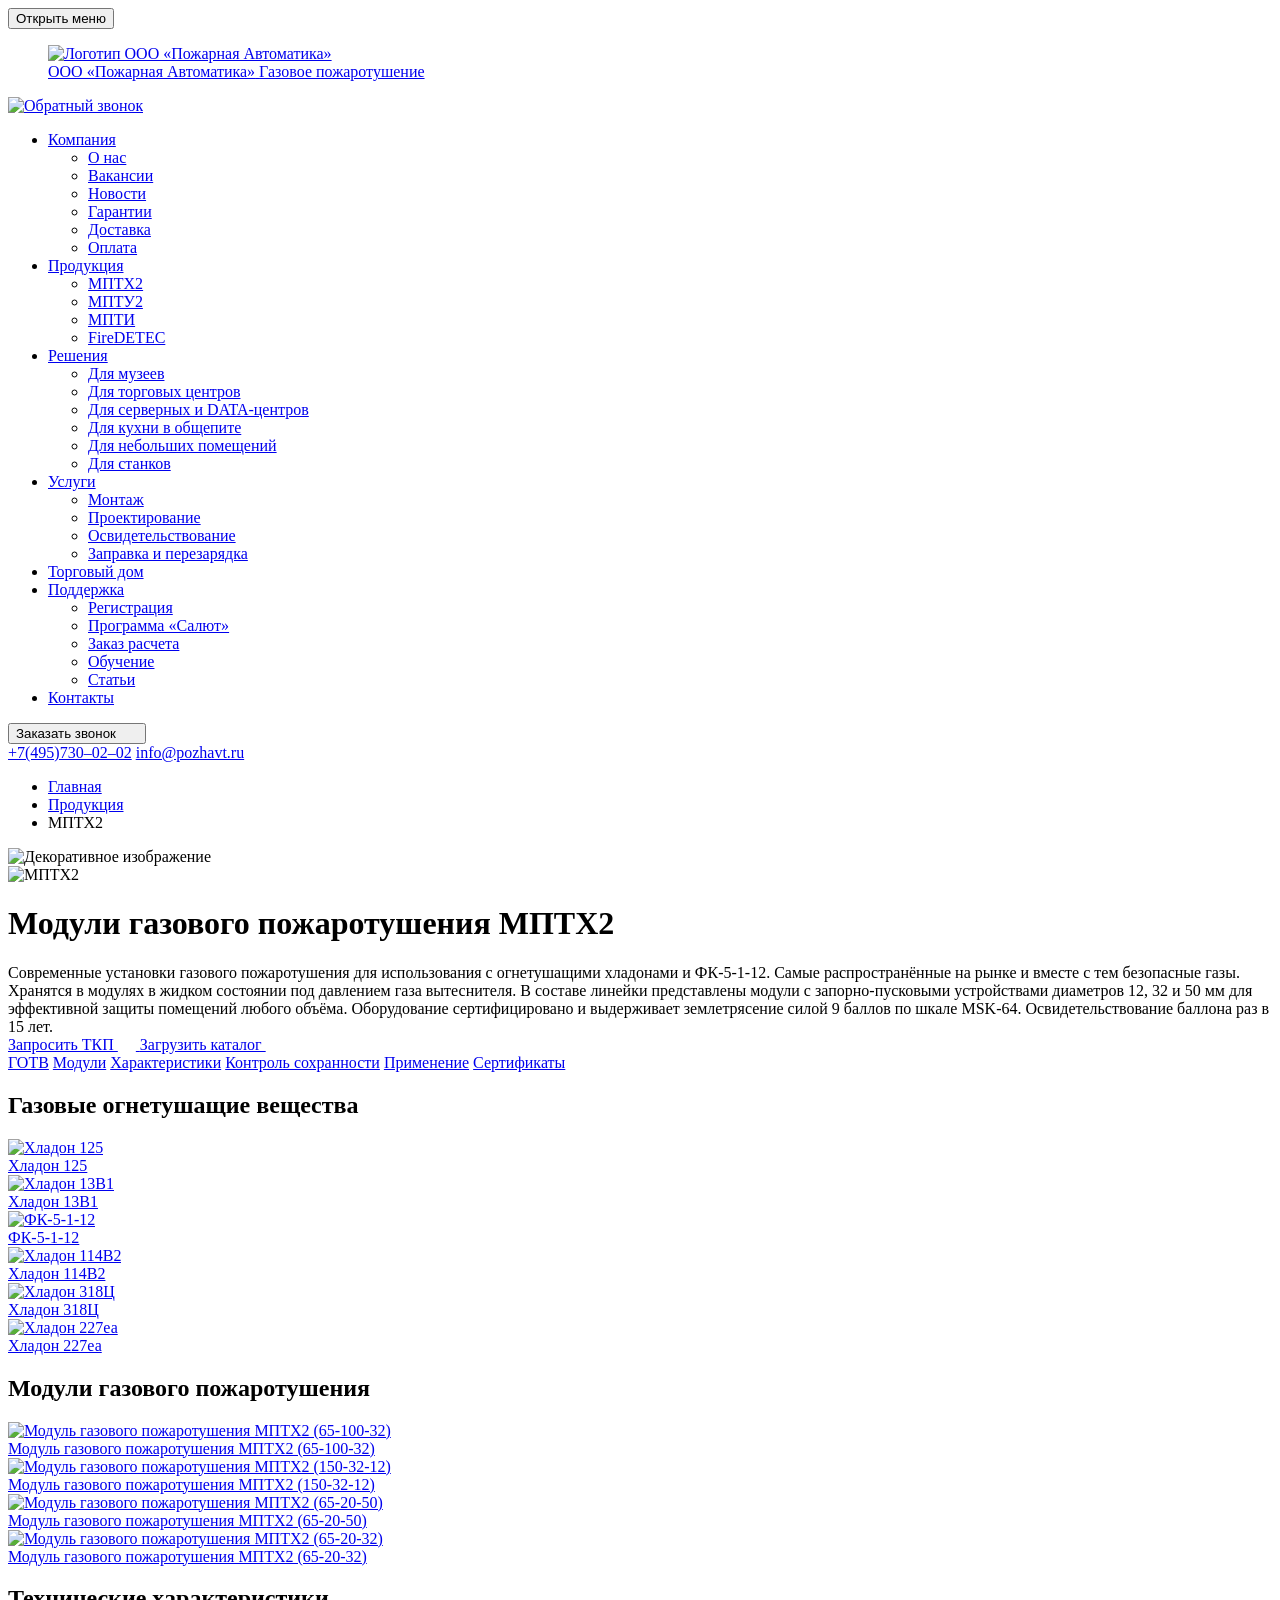
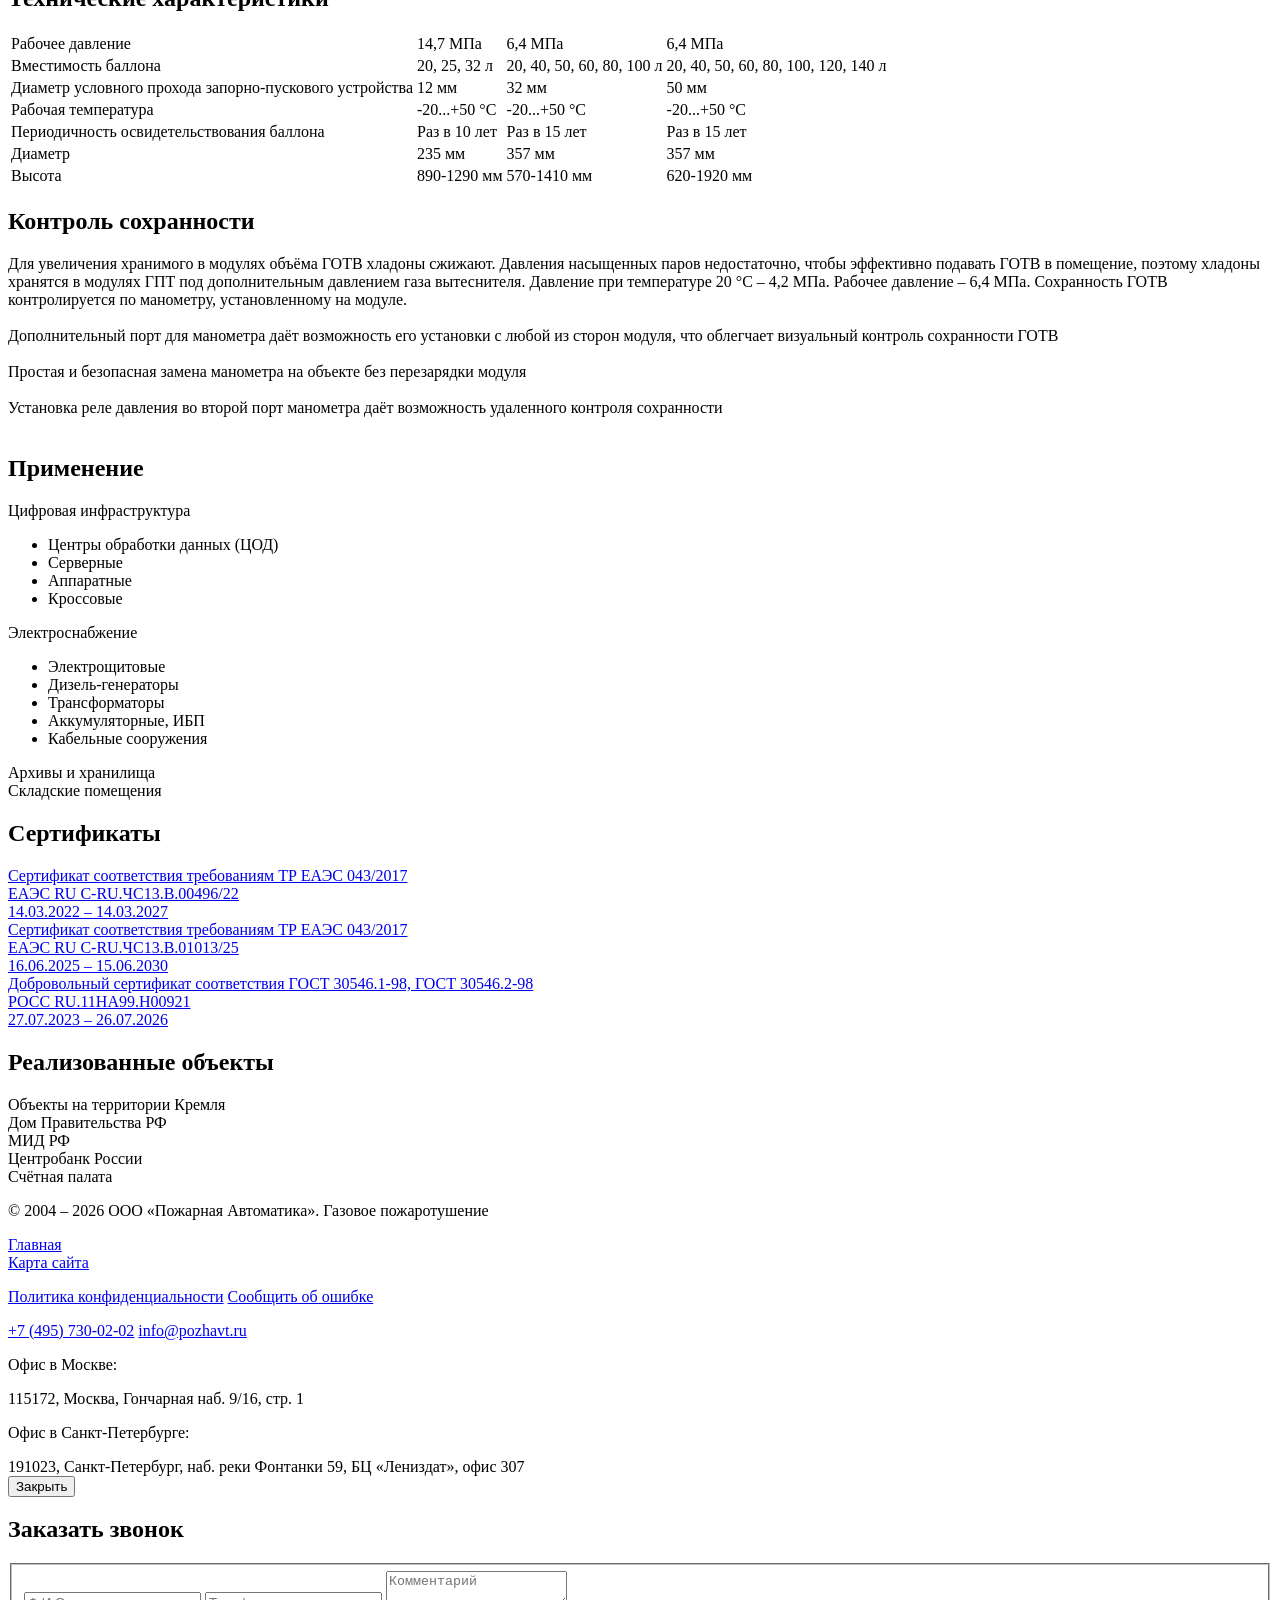
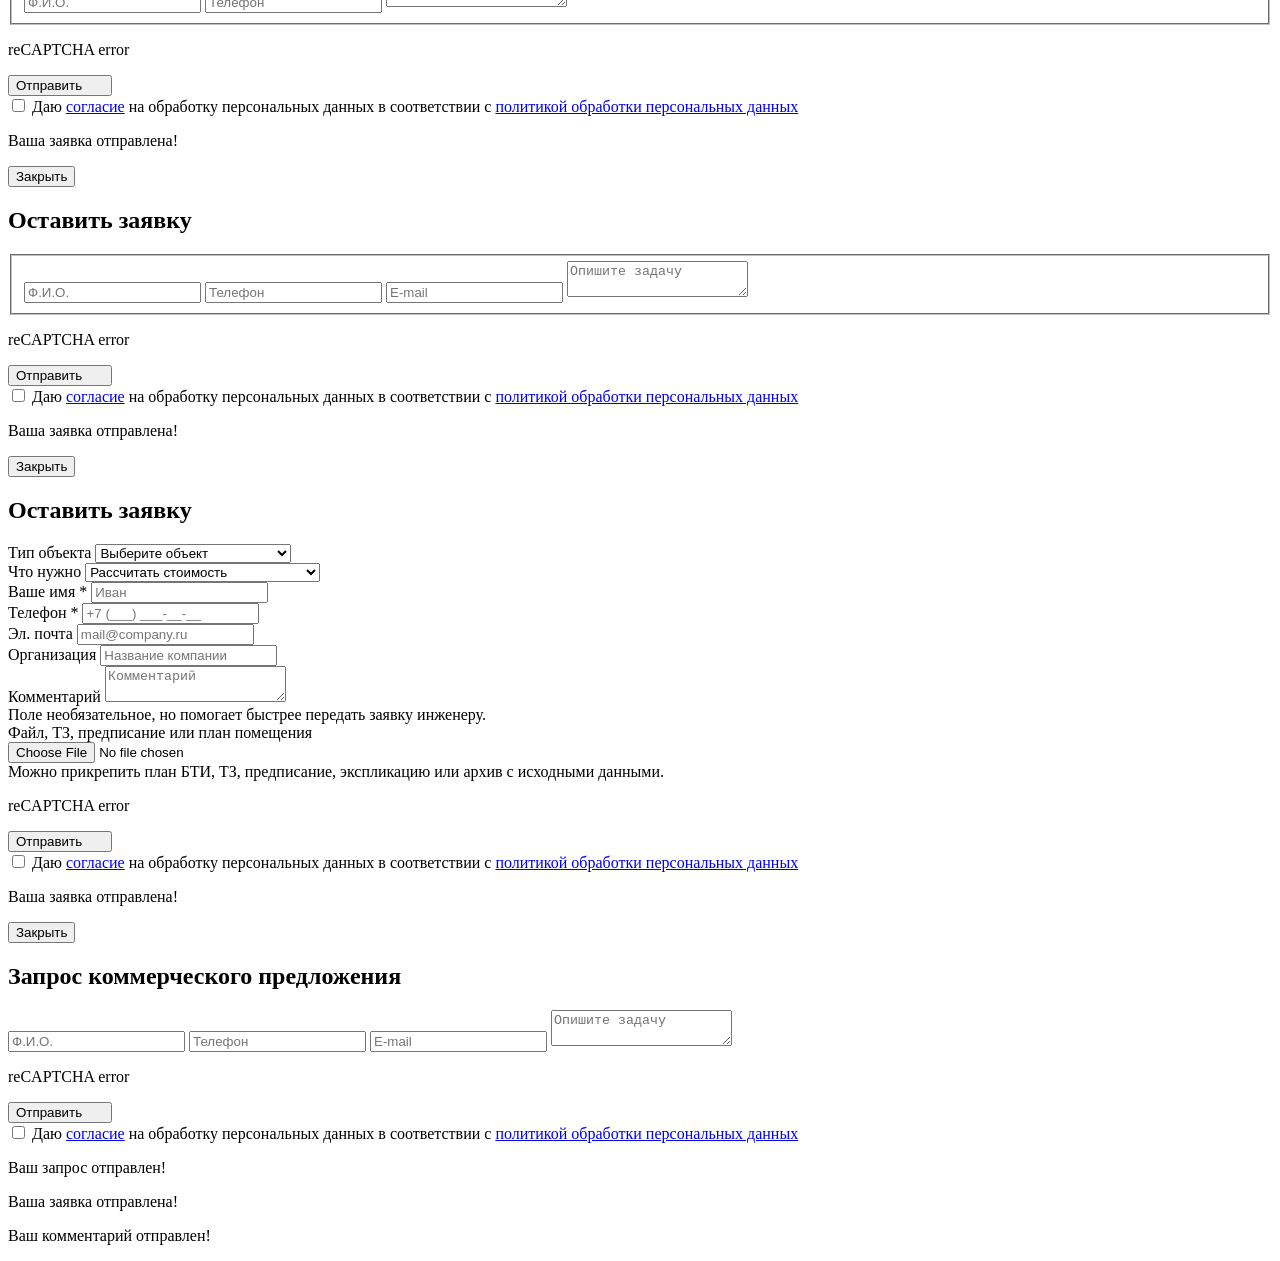
==== commit 6f2b1216: "Replace redesign with exact HTML clone of MPTKH2 page Use original page markup with absolute URLs to" ====
--- a/index.html
+++ b/index.html
@@ -1,1105 +1,1165 @@
 <!DOCTYPE html>
 <html lang="ru">
 <head>
-  <meta charset="utf-8">
-  <meta name="viewport" content="width=device-width, initial-scale=1">
-  <title>Купить модуль газового пожаротушения МПТХ2 | Пожарная Автоматика</title>
-  <meta name="description" content="Модули газового пожаротушения МПТХ2 для хладонов и ФК-5-1-12. Давление 14,7 МПа, объём 20-140 л, ЗПУ 12/32/50 мм. Сертифицированы по ГОСТ, 9 баллов MSK-64.">
-  <meta name="keywords" content="МПТХ2, модуль газового пожаротушения, хладон, ФК-5-1-12, ЗПУ, газовое пожаротушение, купить МПТХ2">
-  <meta property="og:title" content="Модули газового пожаротушения МПТХ2">
-  <meta property="og:description" content="Сертифицированные модули для хладонов и ФК-5-1-12">
-  <meta property="og:type" content="website">
-  <meta property="og:url" content="https://pozhavt.ru/oborudovanie/mptkh2/">
-  <meta property="og:image" content="https://pozhavt.ru/images/mptkh2-main.jpg">
-  <link rel="stylesheet" href="https://cdnjs.cloudflare.com/ajax/libs/font-awesome/6.5.2/css/all.min.css" integrity="sha512-SnH5WK+bZxgPHs44uWIX+LLJAJ9/2PkPKZ5QiAj6Ta86w+fsb2TkcmfRyVX3pBnMFcV7oQPJkl9QevSCWr3W6A==" crossorigin="anonymous" referrerpolicy="no-referrer">
-  <script type="application/ld+json">
-  {
-    "@context": "https://schema.org",
-    "@type": "Product",
-    "name": "МПТХ2",
-    "description": "Модуль газового пожаротушения",
-    "brand": "Пожарная Автоматика",
-    "offers": {
-      "@type": "Offer",
-      "price": "0",
-      "priceCurrency": "RUB"
+<!-- Exact visual clone of https://pozhavt.ru/oborudovanie/mptkh2/ — assets loaded from original domain -->
+
+    <meta charset="utf-8">
+    <meta name="viewport" content="width=device-width, initial-scale=1, maximum-scale=1">
+    <title>Купить модуль газового пожаротушения МПТХ2| Пожарная Автоматика</title>
+	    <meta name="description" content="Модули МПТХ2 для систем газового пожаротушения на хладонах и ФК-5-1-12. Подбор типоразмера, поставка, комплектация и техническая поддержка." />
+<meta name="robots" content="index, follow" />
+<link href="https://pozhavt.ru/local/templates/pozharnaya-avtomatika/components/bitrix/news.detail/page__katalog-detalno_new/style.css?17860022439545" type="text/css"  rel="stylesheet" />
+<link href="https://pozhavt.ru/local/templates/pozharnaya-avtomatika/css/normalise.min.css?17743392402089" type="text/css"  data-template-style="true"  rel="stylesheet" />
+<link href="https://pozhavt.ru/local/templates/pozharnaya-avtomatika/css/libs/swiper.min.css?177433721613678" type="text/css"  data-template-style="true"  rel="stylesheet" />
+<link href="https://pozhavt.ru/local/templates/pozharnaya-avtomatika/css/libs/jquery.fancybox.min.css?177433721613090" type="text/css"  data-template-style="true"  rel="stylesheet" />
+<link href="https://pozhavt.ru/local/templates/pozharnaya-avtomatika/css/libs/toastr.min.css?17743372166741" type="text/css"  data-template-style="true"  rel="stylesheet" />
+<link href="https://pozhavt.ru/local/templates/pozharnaya-avtomatika/css/style.min.css?1786449598132128" type="text/css"  data-template-style="true"  rel="stylesheet" />
+<link href="https://pozhavt.ru/local/templates/pozharnaya-avtomatika/css/custom.css?178161284511874" type="text/css"  data-template-style="true"  rel="stylesheet" />
+<link href="https://pozhavt.ru/local/templates/pozharnaya-avtomatika/styles.css?17840111871903" type="text/css"  data-template-style="true"  rel="stylesheet" />
+<link href="https://pozhavt.ru/local/templates/pozharnaya-avtomatika/template_styles.css?1784096417521" type="text/css"  data-template-style="true"  rel="stylesheet" />
+<link rel="canonical" href="https://pozhavt.ru/oborudovanie/mptkh2/" />
+
+
+
+    <meta name="yandex-verification" content="71d8adfdc4bf1dee" />
+
+    <link rel="preload" href="https://pozhavt.ru/local/templates/pozharnaya-avtomatika/fonts/RobotoCondensed/regular/RobotoCondensed-Regular.woff2" as="font" type="font/woff2" crossorigin="">
+    <link rel="preload" href="https://pozhavt.ru/local/templates/pozharnaya-avtomatika/fonts/RobotoCondensed/light/RobotoCondensed-Light.woff2" as="font" type="font/woff2" crossorigin="">
+    <link rel="preload" href="https://pozhavt.ru/local/templates/pozharnaya-avtomatika/fonts/RobotoCondensed/bold/RobotoCondensed-Bold.woff2" as="font" type="font/woff2" crossorigin="">
+    <link rel="preload" href="https://pozhavt.ru/local/templates/pozharnaya-avtomatika/fonts/Circe/regular/Circe-Regular.woff2" as="font" type="font/woff2" crossorigin="">
+    <link rel="preload" href="https://pozhavt.ru/local/templates/pozharnaya-avtomatika/fonts/Circe/light/Circe-Light.woff2" as="font" type="font/woff2" crossorigin="">
+
+	<link rel="preload" as="image" href="https://pozhavt.ru/local/templates/pozharnaya-avtomatika/img/bg/smoke-index-m.webp">
+	<link rel="preload" as="image" href="https://pozhavt.ru/upload/iblock/824/5gcvqgrdh5bzvd690rvzeincaqiscyfs.webp">
+
+<meta property="og:title" content="Купить модуль газового пожаротушения МПТХ2| Пожарная Автоматика">
+<meta property="og:description" content="Модули МПТХ2 для систем газового пожаротушения на хладонах и ФК-5-1-12. Подбор типоразмера, поставка, комплектация и техническая поддержка.">
+<meta property="og:image" content="/upload/dev2fun.imagecompress/webp/local/templates/pozharnaya-avtomatika/img/favicon/android-chrome-512x512.webp">
+<meta property="og:image:width" content="400">
+<meta property="og:image:height" content="600">
+<meta property="og:type" content="website">
+<meta property="og:url" content="https://pozhavt.ru/oborudovanie/mptkh2/?ELEMENT_CODE=mptkh2">
+<meta property="og:locale" content="ru_RU">
+<link rel="apple-touch-icon" sizes="180x180" href="https://pozhavt.ru/upload/dev2fun.imagecompress/webp/local/templates/pozharnaya-avtomatika/img/favicon/apple-touch-icon.webp">
+<link rel="icon" type="image/png" sizes="32x32" href="https://pozhavt.ru/upload/dev2fun.imagecompress/webp/local/templates/pozharnaya-avtomatika/img/favicon/favicon-32x32.webp">
+<link rel="icon" type="image/png" sizes="16x16" href="https://pozhavt.ru/upload/dev2fun.imagecompress/webp/local/templates/pozharnaya-avtomatika/img/favicon/favicon-16x16.webp">
+<link rel="manifest" href="https://pozhavt.ru/local/templates/pozharnaya-avtomatika/img/favicon/site.webmanifest">
+<link rel="mask-icon" href="https://pozhavt.ru/local/templates/pozharnaya-avtomatika/img/favicon/safari-pinned-tab.svg" color="#5bbad5">
+<link rel="shortcut icon" href="https://pozhavt.ru/local/templates/pozharnaya-avtomatika/img/favicon/favicon.ico">
+<meta name="msapplication-TileColor" content="#603cba">
+<meta name="msapplication-config" content="/local/templates/pozharnaya-avtomatika/img/favicon/browserconfig.xml">
+<meta name="theme-color" content="#ffffff">
+
+ <!--   <link rel="icon" type="image/x-icon" href="https://pozhavt.ru/fav.ico">
+    <link rel="shortcut icon" type="image/x-icon" href="https://pozhavt.ru/fav.ico" /> -->
+
+<!-- SmartCaptcha and Yandex.Metrika counter -->
+<!-- /SmartCaptcha and Yandex.Metrika counter -->
+
+</head>
+
+
+<body>
+
+<div id="panel"></div>
+
+<header class="header">
+    <div class="header__container container">
+        <div class="header__wrapper">
+            <div class="header__mobile-top">
+                <button class="header__menu-toggle menu-toggle">
+                    <span>Открыть меню</span>
+                </button>
+                <a class="header__logo logo" href="https://pozhavt.ru/">
+                    <figure class="logo__img-wrap">
+                        <img class="logo__img" src="https://pozhavt.ru/local/templates/pozharnaya-avtomatika/img/svg/logo.svg" alt="Логотип ООО «Пожарная Автоматика»" width="78" height="78">
+                        <figcaption class="logo__description">
+                            <span class="logo__description-item logo__description-item--bold">ООО «Пожарная Автоматика»</span>
+                            <span class="logo__description-item logo__description-item--light">Газовое пожаротушение</span>
+                        </figcaption>
+                    </figure>
+                </a>
+                <a class="header__link-call-back" href="tel:+74957300202">
+                  <img class="header__link-call-back-img" src="https://pozhavt.ru/local/templates/pozharnaya-avtomatika/img/svg/icons/icon-tg.svg" alt="Обратный звонок" width="25" height="25">
+                </a>
+            </div>
+
+            <nav class="header__main-nav main-nav">
+                <ul class="main-nav__list">
+
+    <!-- Компания -->
+    <li class="main-nav__item">
+        <a class="main-nav__link main-nav-sub" href="https://pozhavt.ru/o-kompanii/">Компания</a>
+        <ul class="main-nav__sublist">
+            <li class="main-nav__subitem"><a class="main-nav__sublink" href="https://pozhavt.ru/o-kompanii/">О нас</a></li>
+            <li class="main-nav__subitem"><a class="main-nav__sublink" href="https://pozhavt.ru/vakansii/">Вакансии</a></li>
+            <li class="main-nav__subitem"><a class="main-nav__sublink" href="https://pozhavt.ru/novosti/">Новости</a></li>
+            <li class="main-nav__subitem"><a class="main-nav__sublink" href="https://pozhavt.ru/garantii/">Гарантии</a></li>
+            <li class="main-nav__subitem"><a class="main-nav__sublink" href="https://pozhavt.ru/dostavka/">Доставка</a></li>
+            <li class="main-nav__subitem"><a class="main-nav__sublink" href="https://pozhavt.ru/oplata/">Оплата</a></li>
+        </ul>
+    </li>
+
+    <!-- Каталог -->
+    <li class="main-nav__item">
+        <a class="main-nav__link main-nav-sub" href="https://pozhavt.ru/oborudovanie/">Продукция</a>
+        <ul class="main-nav__sublist">
+            <li class="main-nav__subitem"><a class="main-nav__sublink" href="https://pozhavt.ru/oborudovanie/mptkh2/">МПТХ2</a></li>
+            <li class="main-nav__subitem"><a class="main-nav__sublink" href="https://pozhavt.ru/oborudovanie/mptu2/">МПТУ2</a></li>
+            <li class="main-nav__subitem"><a class="main-nav__sublink" href="https://pozhavt.ru/oborudovanie/mpti/ ">МПТИ</a></li>
+            <li class="main-nav__subitem"><a class="main-nav__sublink" href="https://pozhavt.ru/oborudovanie/firedetec/">FireDETEC</a></li>
+        </ul>
+    </li>
+
+    <!-- Решения -->
+    <li class="main-nav__item">
+        <a class="main-nav__link main-nav-sub" href="https://pozhavt.ru/resheniya/">Решения</a>
+        <ul class="main-nav__sublist">
+            <li class="main-nav__subitem"><a class="main-nav__sublink" href="https://pozhavt.ru/resheniya/gazovye-sistemy-pozharotusheniya-dlya-muzeev/">Для музеев</a></li>
+            <li class="main-nav__subitem"><a class="main-nav__sublink" href="https://pozhavt.ru/resheniya/gazovye-sistemy-pozharotusheniya-dlya-tts/">Для торговых центров</a></li>
+            <li class="main-nav__subitem"><a class="main-nav__sublink" href="https://pozhavt.ru/resheniya/gazovoe-pozharotushenie-v-servernoy/">Для серверных и DATA-центров</a></li>
+            <li class="main-nav__subitem"><a class="main-nav__sublink" href="https://pozhavt.ru/resheniya/pozharotushenie-kukhni/">Для кухни в общепите</a></li>
+            <li class="main-nav__subitem"><a class="main-nav__sublink" href="https://pozhavt.ru/resheniya/zashchita-dlya-pomeshcheniy/">Для небольших помещений</a></li>
+            <li class="main-nav__subitem"><a class="main-nav__sublink" href="https://pozhavt.ru/resheniya/pozharotushenie-stankov/">Для станков</a></li>
+        </ul>
+    </li>
+
+    <!-- Услуги -->
+    <li class="main-nav__item">
+        <!-- <a class="main-nav__link main-nav-sub" href="https://pozhavt.ru/services/ustanovka-avtomaticheskoy-sistemy-gazovogo-pozharotusheniya/">Услуги</a> -->
+        <a class="main-nav__link main-nav-sub" href="https://pozhavt.ru/services/">Услуги</a>
+        <!-- <span class="main-nav__link main-nav-sub" style="cursor: auto; display: block;">Услуги</span> -->
+        <ul class="main-nav__sublist">
+            <li class="main-nav__subitem"><a class="main-nav__sublink" href="https://pozhavt.ru/services/ustanovka-avtomaticheskoy-sistemy-gazovogo-pozharotusheniya/">Монтаж</a></li>
+            <li class="main-nav__subitem"><a class="main-nav__sublink" href="https://pozhavt.ru/services/proektirovanie-avtomaticheskikh-ustanovok-gazovogo-pozharotusheniya/">Проектирование</a></li>
+            <li class="main-nav__subitem"><a class="main-nav__sublink" href="https://pozhavt.ru/services/osvidetelstvovaniye-moduley-gazovogo-pozharotusheniya/">Освидетельствование</a></li>
+            <li class="main-nav__subitem"><a class="main-nav__sublink" href="https://pozhavt.ru/services/zapravka-i-perezaryadka-moduley-gazovogo-pozharotusheniya/">Заправка и перезарядка</a></li>
+        </ul>
+    </li>
+
+    <!-- Торговый дом -->
+    <li class="main-nav__item">
+        <a class="main-nav__link" href="https://pozhavt.ru/products/">Торговый дом</a>
+    </li>
+
+    <!-- Поддержка -->
+    <li class="main-nav__item">
+        <a class="main-nav__link main-nav-sub" href="#">Поддержка</a>
+        <ul class="main-nav__sublist">
+            <li class="main-nav__subitem"><a class="main-nav__sublink" href="https://pozhavt.ru/registraciya/">Регистрация</a></li>
+            <li class="main-nav__subitem"><a class="main-nav__sublink" href="https://pozhavt.ru/programma/">Программа «Салют»</a></li>
+            <li class="main-nav__subitem"><a class="main-nav__sublink" href="https://pozhavt.ru/zakaz/">Заказ расчета</a></li>
+            <li class="main-nav__subitem"><a class="main-nav__sublink" href="https://pozhavt.ru/obuchenie/">Обучение</a></li>
+            <li class="main-nav__subitem"><a class="main-nav__sublink" href="https://pozhavt.ru/stati/">Статьи</a></li>
+        </ul>
+    </li>
+
+    <!-- Контакты -->
+    <li class="main-nav__item">
+        <a class="main-nav__link" href="https://pozhavt.ru/kontakty/">Контакты</a>
+    </li>
+</ul>
+
+                <div class="main-nav__decoration" id="nav-decoration"></div>
+                <button class="main-nav__btn-callback btn-callback js-modal-callback" title="Заказать звонок">
+                    Заказать звонок
+                    <svg class="btn-callback__icon icon-arrow icon-arrow--short icon-arrow--right icon-arrow--red" width="18" height="12" role="img">
+                        <use xlink:href="https://pozhavt.ru/local/templates/pozharnaya-avtomatika/img/sprite.svg#icon-arrow-short"></use>
+                    </svg>
+                </button>
+            </nav>
+
+            <div class="header__contacts-wrap">
+                <a class="header__phone" href="tel:+74957300202">+7(495)730–02–02</a>
+                <a class="header__mail" href="mailto:info@pozhavt.ru">info@pozhavt.ru</a>
+                <a class="header__tg" href="https://t.me/pozhavt"></a>
+            </div>
+        </div>
+    </div>
+</header>
+<div class="breadcrumbs container">  <ul class="breadcrumbs__list" itemscope itemtype="http://schema.org/BreadcrumbList"><li class="breadcrumbs__item" itemprop="itemListElement" itemscope itemtype="http://schema.org/ListItem"><a href="https://pozhavt.ru/" class="breadcrumbs__link" itemprop="item"><span itemprop="name">Главная</span></a><span itemprop="position" style="display:none;">1</span></li><li class="breadcrumbs__item" itemprop="itemListElement" itemscope itemtype="http://schema.org/ListItem"><a href="https://pozhavt.ru/oborudovanie/" class="breadcrumbs__link" itemprop="item"><span itemprop="name">Продукция</span></a><span itemprop="position" style="display:none;">2</span></li><li class="breadcrumbs__item" itemprop="itemListElement" itemscope itemtype="http://schema.org/ListItem"><span class="breadcrumbs__link breadcrumbs-current" itemprop="item"><span itemprop="name">МПТХ2</span></span><span itemprop="position" style="display:none;">3</span></li>  </ul></div><main class="main">
+
+    <div class="main-bg product-detail" aria-hidden="true">
+        <picture>
+        <img class="main-bg-img" src="https://pozhavt.ru/upload/dev2fun.imagecompress/webp/local/templates/pozharnaya-avtomatika/img/bg/smoke-product-detail-d.webp" alt="Декоративное изображение" role="presentation">
+        </picture>
+    </div>
+
+    <div class="container container_mobile">
+        <div class="prod">
+        <div class="prod__top">
+                                    <div class="prod__img"><img src="https://pozhavt.ru/upload/dev2fun.imagecompress/webp/iblock/b2a/4501mdtep4vr8sbrs2i8vp11wnjva2hv.webp" alt="МПТХ2"></div>
+                        <div class="prod__right">
+            <h1 class="prod__title">
+                Модули газового пожаротушения  
+                МПТХ2</h1>
+                        <div class="prod__text">Современные установки газового пожаротушения для использования с огнетушащими хладонами и ФК-5-1-12. Самые распространённые на рынке и вместе с тем безопасные газы. Хранятся в модулях в жидком состоянии под давлением газа вытеснителя. В составе линейки представлены модули с запорно-пусковыми устройствами диаметров 12, 32 и 50 мм для эффективной защиты помещений любого объёма. Оборудование сертифицировано и выдерживает землетрясение силой 9 баллов по шкале MSK-64. Освидетельствование баллона раз в 15 лет.</div>
+                        <div class="prod__buttons">
+                <a class="btn-callback-decor btn-callback-decor--small js-modal-business" href="#">
+                    Запросить ТКП
+                    <i class="btn-callback-decor__icon">
+                        <svg class="icon-arrow icon-arrow--short icon-arrow--right icon-arrow--white" width="18" height="12" role="img">
+                        <use xlink:href="https://pozhavt.ru/local/templates/pozharnaya-avtomatika/img/sprite.svg#icon-arrow-short"></use>
+                        </svg>
+                    </i>
+                </a>
+                <a class="btn-callback-decor btn-callback-decor--yellow btn-callback-decor_padding btn-downloading_catalog"
+                href="https://pozhavt.ru/upload/iblock/60b/sj430lhihm1stye79ck5c0vzic1d0d6g.pdf" target="_blank">
+                    Загрузить каталог
+                    <i class="btn-callback-decor__icon">
+                        <svg class="icon-arrow icon-arrow--short icon-arrow--bottom icon-arrow--white" width="18" height="12" role="img">
+                        <use xlink:href="https://pozhavt.ru/local/templates/pozharnaya-avtomatika/img/sprite.svg#icon-arrow-short"></use>
+                        </svg>
+                    </i>
+                </a>
+            </div>
+            </div>
+        </div>
+
+        <div class="prod__bottom">
+            <a class="prod__anchor active" href="#substances">ГОТВ</a>
+                        <a class="prod__anchor" href="#moduly">Модули</a>
+                         <a class="prod__anchor" href="#char">Характеристики</a>
+            <a class="prod__anchor" href="#control">Контроль сохранности</a>
+            <a class="prod__anchor" href="#application">Применение</a>
+            <a class="prod__anchor" href="#certs">Сертификаты</a>
+        </div>
+        </div>
+    </div>
+
+        <div class="container container_mobile" id="substances">
+                <h2 class="h2 h2_big">Газовые огнетушащие вещества</h2>
+                <div class="substances">
+                    <div class="substances__item">
+                <a class="substances-link" href="https://pozhavt.ru/stati/hladon-125/">
+                    <div class="js-equalizer1 substances__img"><img src="https://pozhavt.ru/upload/dev2fun.imagecompress/webp/iblock/317/8tqdc1vqg0i1y425ivl7oc31b3kahc3n.webp" alt="Хладон 125"></div>
+                    <div class="substances__name">Хладон 125</div>
+                </a>
+            </div>
+                    <div class="substances__item">
+                <a class="substances-link" href="#">
+                    <div class="js-equalizer1 substances__img"><img src="https://pozhavt.ru/upload/dev2fun.imagecompress/webp/iblock/446/y7hk6msok2952wa15hmkm1oy26h8e36p.webp" alt="Хладон 13В1"></div>
+                    <div class="substances__name">Хладон 13В1</div>
+                </a>
+            </div>
+                    <div class="substances__item">
+                <a class="substances-link" href="https://pozhavt.ru/stati/novec/">
+                    <div class="js-equalizer1 substances__img"><img src="https://pozhavt.ru/upload/dev2fun.imagecompress/webp/iblock/c9c/2nicf5ee9b7i6jw7sk0vc3ldc6kkmsek.webp" alt="ФК-5-1-12"></div>
+                    <div class="substances__name">ФК-5-1-12</div>
+                </a>
+            </div>
+                    <div class="substances__item">
+                <a class="substances-link" href="#">
+                    <div class="js-equalizer1 substances__img"><img src="https://pozhavt.ru/upload/dev2fun.imagecompress/webp/iblock/cc4/yluelie1igw5ylb23ebjlgbx7yhneame.webp" alt="Хладон 114В2"></div>
+                    <div class="substances__name">Хладон 114В2</div>
+                </a>
+            </div>
+                    <div class="substances__item">
+                <a class="substances-link" href="#">
+                    <div class="js-equalizer1 substances__img"><img src="https://pozhavt.ru/upload/dev2fun.imagecompress/webp/iblock/53b/428tl7h43owygqwexivywmroimxfpiwm.webp" alt="Хладон 318Ц"></div>
+                    <div class="substances__name">Хладон 318Ц</div>
+                </a>
+            </div>
+                    <div class="substances__item">
+                <a class="substances-link" href="https://pozhavt.ru/stati/hladon-227-ea/">
+                    <div class="js-equalizer1 substances__img"><img src="https://pozhavt.ru/upload/dev2fun.imagecompress/webp/iblock/b0a/pdk7tnb4bqj5ud5n7ebmwo1ssp5wl9y7.webp" alt="Хладон 227еа"></div>
+                    <div class="substances__name">Хладон 227еа</div>
+                </a>
+            </div>
+                </div>
+    </div>
+    
+        <div class="container container_mobile" id="moduly">
+                <h2 class="h2 h2_big">Модули газового пожаротушения</h2>
+                <div class="substances moduly-substances">
+                    <div class="substances__item moduly-item" >
+                <a class="substances-link" href="https://pozhavt.ru/moduly/modul-gazovogo-pozharotusheniya-mptkh2-65-100-32/">
+                    <div class="js-equalizer1 substances__img"><img src="https://pozhavt.ru/upload/dev2fun.imagecompress/webp/iblock/3aa/9grtabyzs6q1vvq4o5rbdtf3hiilrhr0.webp" alt="Модуль газового пожаротушения МПТХ2 (65-100-32)"></div>
+                    <div class="substances__name">Модуль газового пожаротушения МПТХ2 (65-100-32)</div>
+                </a>
+            </div>
+                    <div class="substances__item moduly-item" >
+                <a class="substances-link" href="https://pozhavt.ru/moduly/modul-gazovogo-pozharotusheniya-mptkh2-150-32-12/">
+                    <div class="js-equalizer1 substances__img"><img src="https://pozhavt.ru/upload/dev2fun.imagecompress/webp/iblock/f97/z7twgxl8t6xg6nz65om1pmgqtcdhiyz2.webp" alt="Модуль газового пожаротушения МПТХ2 (150-32-12)"></div>
+                    <div class="substances__name">Модуль газового пожаротушения МПТХ2 (150-32-12)</div>
+                </a>
+            </div>
+                    <div class="substances__item moduly-item" >
+                <a class="substances-link" href="https://pozhavt.ru/moduly/modul-gazovogo-pozharotusheniya-mptkh2-65-20-50/">
+                    <div class="js-equalizer1 substances__img"><img src="https://pozhavt.ru/upload/dev2fun.imagecompress/webp/iblock/a67/tb5l464y0jeg5v48k56ducb136ln8ca4.webp" alt="Модуль газового пожаротушения МПТХ2 (65-20-50)"></div>
+                    <div class="substances__name">Модуль газового пожаротушения МПТХ2 (65-20-50)</div>
+                </a>
+            </div>
+                    <div class="substances__item moduly-item" >
+                <a class="substances-link" href="https://pozhavt.ru/moduly/modul-gazovogo-pozharotusheniya-mptkh2-65-20-32/">
+                    <div class="js-equalizer1 substances__img"><img src="https://pozhavt.ru/upload/dev2fun.imagecompress/webp/iblock/dea/2lcnepzzf2l0qug4qqi8d2lr3exbhro4.webp" alt="Модуль газового пожаротушения МПТХ2 (65-20-32)"></div>
+                    <div class="substances__name">Модуль газового пожаротушения МПТХ2 (65-20-32)</div>
+                </a>
+            </div>
+                    <div class="substances__item moduly-item" style="display: none;">
+                <a class="substances-link" href="https://pozhavt.ru/moduly/modul-gazovogo-pozharotusheniya-mptkh2-65-40-32/">
+                    <div class="js-equalizer1 substances__img"><img src="https://pozhavt.ru/upload/dev2fun.imagecompress/webp/iblock/cde/2wcrcm3l6z68amuxykgyani8808ch97d.webp" alt="Модуль газового пожаротушения МПТХ2 (65-40-32)"></div>
+                    <div class="substances__name">Модуль газового пожаротушения МПТХ2 (65-40-32)</div>
+                </a>
+            </div>
+                    <div class="substances__item moduly-item" style="display: none;">
+                <a class="substances-link" href="https://pozhavt.ru/moduly/modul-gazovogo-pozharotusheniya-mptkh2-65-40-50/">
+                    <div class="js-equalizer1 substances__img"><img src="https://pozhavt.ru/upload/dev2fun.imagecompress/webp/iblock/54b/zqouvnw7isa4noqk45bjzpis20oh8ou2.webp" alt="Модуль газового пожаротушения МПТХ2 (65-40-50)"></div>
+                    <div class="substances__name">Модуль газового пожаротушения МПТХ2 (65-40-50)</div>
+                </a>
+            </div>
+                    <div class="substances__item moduly-item" style="display: none;">
+                <a class="substances-link" href="https://pozhavt.ru/moduly/modul-gazovogo-pozharotusheniya-mptkh2-65-50-32/">
+                    <div class="js-equalizer1 substances__img"><img src="https://pozhavt.ru/upload/dev2fun.imagecompress/webp/iblock/548/0ioauum6mordbv3db86kooq72877r4vx.webp" alt="Модуль газового пожаротушения МПТХ2 (65-50-32)"></div>
+                    <div class="substances__name">Модуль газового пожаротушения МПТХ2 (65-50-32)</div>
+                </a>
+            </div>
+                    <div class="substances__item moduly-item" style="display: none;">
+                <a class="substances-link" href="https://pozhavt.ru/moduly/modul-gazovogo-pozharotusheniya-mptkh2-65-50-50/">
+                    <div class="js-equalizer1 substances__img"><img src="https://pozhavt.ru/upload/dev2fun.imagecompress/webp/iblock/b46/8ntsyq8l6w4hle9qx4nv223s366wumpo.webp" alt="Модуль газового пожаротушения МПТХ2 (65-50-50)"></div>
+                    <div class="substances__name">Модуль газового пожаротушения МПТХ2 (65-50-50)</div>
+                </a>
+            </div>
+                    <div class="substances__item moduly-item" style="display: none;">
+                <a class="substances-link" href="https://pozhavt.ru/moduly/modul-gazovogo-pozharotusheniya-mptkh2-65-60-32/">
+                    <div class="js-equalizer1 substances__img"><img src="https://pozhavt.ru/upload/dev2fun.imagecompress/webp/iblock/41a/in1x0irif9dimnth971ybaj2rzcpu0v4.webp" alt="Модуль газового пожаротушения МПТХ2 (65-60-32)"></div>
+                    <div class="substances__name">Модуль газового пожаротушения МПТХ2 (65-60-32)</div>
+                </a>
+            </div>
+                    <div class="substances__item moduly-item" style="display: none;">
+                <a class="substances-link" href="https://pozhavt.ru/moduly/modul-gazovogo-pozharotusheniya-mptkh2-65-60-50/">
+                    <div class="js-equalizer1 substances__img"><img src="https://pozhavt.ru/upload/dev2fun.imagecompress/webp/iblock/293/onscbul3cpsgtm0cyto4oyei6n20iycm.webp" alt="Модуль газового пожаротушения МПТХ2 (65-60-50)"></div>
+                    <div class="substances__name">Модуль газового пожаротушения МПТХ2 (65-60-50)</div>
+                </a>
+            </div>
+                    <div class="substances__item moduly-item" style="display: none;">
+                <a class="substances-link" href="https://pozhavt.ru/moduly/modul-gazovogo-pozharotusheniya-mptkh2-65-80-32/">
+                    <div class="js-equalizer1 substances__img"><img src="https://pozhavt.ru/upload/dev2fun.imagecompress/webp/iblock/30c/l1s438u953bqjwamougin1trtdgggs3k.webp" alt="Модуль газового пожаротушения МПТХ2 (65-80-32)"></div>
+                    <div class="substances__name">Модуль газового пожаротушения МПТХ2 (65-80-32)</div>
+                </a>
+            </div>
+                    <div class="substances__item moduly-item" style="display: none;">
+                <a class="substances-link" href="https://pozhavt.ru/moduly/modul-gazovogo-pozharotusheniya-mptkh2-65-80-50/">
+                    <div class="js-equalizer1 substances__img"><img src="https://pozhavt.ru/upload/dev2fun.imagecompress/webp/iblock/3b7/u9fnwn8zri9riotzgi3h82abiyq7rbgq.webp" alt="Модуль газового пожаротушения МПТХ2 (65-80-50)"></div>
+                    <div class="substances__name">Модуль газового пожаротушения МПТХ2 (65-80-50)</div>
+                </a>
+            </div>
+                    <div class="substances__item moduly-item" style="display: none;">
+                <a class="substances-link" href="https://pozhavt.ru/moduly/modul-gazovogo-pozharotusheniya-mptkh2-65-100-50/">
+                    <div class="js-equalizer1 substances__img"><img src="https://pozhavt.ru/upload/dev2fun.imagecompress/webp/iblock/a5c/icsxtfa0eyvstme9ys180x6d6elbvvuf.webp" alt="Модуль газового пожаротушения МПТХ2 (65-100-50)"></div>
+                    <div class="substances__name">Модуль газового пожаротушения МПТХ2 (65-100-50)</div>
+                </a>
+            </div>
+                    <div class="substances__item moduly-item" style="display: none;">
+                <a class="substances-link" href="https://pozhavt.ru/moduly/modul-gazovogo-pozharotusheniya-mptkh2-65-120-50/">
+                    <div class="js-equalizer1 substances__img"><img src="https://pozhavt.ru/upload/dev2fun.imagecompress/webp/iblock/b0e/o4oiv35m94am5hzr6bm48r3oqfsm0g9y.webp" alt="Модуль газового пожаротушения МПТХ2 (65-120-50)"></div>
+                    <div class="substances__name">Модуль газового пожаротушения МПТХ2 (65-120-50)</div>
+                </a>
+            </div>
+                    <div class="substances__item moduly-item" style="display: none;">
+                <a class="substances-link" href="https://pozhavt.ru/moduly/modul-gazovogo-pozharotusheniya-mptkh2-65-140-50/">
+                    <div class="js-equalizer1 substances__img"><img src="https://pozhavt.ru/upload/dev2fun.imagecompress/webp/iblock/581/3b1hituh0hevvqvfdwmkm9l4t9iqiuzd.webp" alt="Модуль газового пожаротушения МПТХ2 (65-140-50)"></div>
+                    <div class="substances__name">Модуль газового пожаротушения МПТХ2 (65-140-50)</div>
+                </a>
+            </div>
+                    <div class="substances__item moduly-item" style="display: none;">
+                <a class="substances-link" href="https://pozhavt.ru/moduly/modul-gazovogo-pozharotusheniya-mptkh2-150-20-12/">
+                    <div class="js-equalizer1 substances__img"><img src="https://pozhavt.ru/upload/dev2fun.imagecompress/webp/iblock/e93/a6o797hyrigt6a33u56ji4i2qidhzdjo.webp" alt="Модуль газового пожаротушения МПТХ2 (150-20-12)"></div>
+                    <div class="substances__name">Модуль газового пожаротушения МПТХ2 (150-20-12)</div>
+                </a>
+            </div>
+                    <div class="substances__item moduly-item" style="display: none;">
+                <a class="substances-link" href="https://pozhavt.ru/moduly/modul-gazovogo-pozharotusheniya-mptkh2-150-25-12/">
+                    <div class="js-equalizer1 substances__img"><img src="https://pozhavt.ru/upload/dev2fun.imagecompress/webp/iblock/353/xn6ueeybv3987j7ib6pzfj9un7wauhva.webp" alt="Модуль газового пожаротушения МПТХ2 (150-25-12)"></div>
+                    <div class="substances__name">Модуль газового пожаротушения МПТХ2 (150-25-12)</div>
+                </a>
+            </div>
+                </div>
+    </div>
+    
+        <div class="container container_mobile" id="char">
+        <h2 class="h2 h2_big">Технические характеристики</h2>
+        <div class="char-wrap">
+        <table class="char">
+<tbody>
+<tr>
+	<td>
+		 Рабочее давление
+	</td>
+	<td>
+		 14,7 МПа
+	</td>
+	<td>
+		 6,4 МПа
+	</td>
+	<td>
+		 6,4 МПа
+	</td>
+</tr>
+<tr>
+	<td>
+		 Вместимость баллона
+	</td>
+	<td>
+		 20, 25, 32 л
+	</td>
+	<td>
+		 20, 40, 50, 60, 80, 100 л
+	</td>
+	<td>
+		 20, 40, 50, 60, 80, 100, 120, 140 л
+	</td>
+</tr>
+<tr>
+	<td>
+		 Диаметр условного прохода запорно-пускового устройства
+	</td>
+	<td>
+		 12 мм
+	</td>
+	<td>
+		 32 мм
+	</td>
+	<td>
+		 50 мм
+	</td>
+</tr>
+<tr>
+	<td>
+		 Рабочая температура
+	</td>
+	<td>
+		 -20...+50 °C
+	</td>
+	<td>
+		 -20...+50 °C
+	</td>
+	<td>
+		 -20...+50 °C
+	</td>
+</tr>
+<tr>
+	<td>
+		 Периодичность освидетельствования баллона
+	</td>
+	<td>
+		 Раз в 10 лет
+	</td>
+	<td>
+		 Раз в 15 лет
+	</td>
+	<td>
+		 Раз в 15 лет
+	</td>
+</tr>
+<tr>
+	<td>
+		 Диаметр
+	</td>
+	<td>
+		 235 мм
+	</td>
+	<td>
+		 357 мм
+	</td>
+	<td>
+		 357 мм
+	</td>
+</tr>
+<tr>
+	<td>
+		 Высота
+	</td>
+	<td>
+		 890-1290 мм
+	</td>
+	<td>
+		 570-1410 мм
+	</td>
+	<td>
+		 620-1920 мм
+	</td>
+</tr>
+</tbody>
+</table>        </div>
+    </div>
+    
+        <div class="container container_mobile" id="control">
+        <h2 class="h2 h2_big">Контроль сохранности</h2>
+        <div class="control">
+        <div>
+            <div class="control__text">Для увеличения хранимого в модулях объёма ГОТВ хладоны сжижают. Давления насыщенных паров недостаточно, чтобы эффективно подавать ГОТВ в помещение, поэтому хладоны хранятся в модулях ГПТ под дополнительным давлением газа вытеснителя. Давление при температуре 20 °С – 4,2 МПа. Рабочее давление – 6,4 МПа. Сохранность ГОТВ контролируется по манометру, установленному на модуле.
+
+<style>
+	.substances__img img {
+	    max-height: 154px;
+	}
+</style></div>
+            
+            <div class="control__row">
+                                <div class="control__item">
+                    <img src="https://pozhavt.ru/local/templates/pozharnaya-avtomatika/img/control1.svg" alt="">
+                    <div class="control__item-text">Дополнительный порт для манометра даёт возможность его установки с любой из сторон модуля, что облегчает визуальный контроль сохранности ГОТВ</div>
+                </div>
+                                                <div class="control__item">
+                    <img src="https://pozhavt.ru/local/templates/pozharnaya-avtomatika/img/control2.svg" alt="">
+                    <div class="control__item-text">Простая и безопасная замена манометра на объекте без перезарядки модуля</div>
+                </div>
+                                                <div class="control__item">
+                    <img src="https://pozhavt.ru/local/templates/pozharnaya-avtomatika/img/control3.svg" alt="">
+                    <div class="control__item-text">Установка реле давления во второй порт манометра даёт возможность удаленного контроля сохранности</div>
+                </div>
+                            </div>            
+        </div>
+                <div class="control__img">
+            <img src="https://pozhavt.ru/upload/dev2fun.imagecompress/webp/iblock/e2e/pa6yt04524qw7wdin7ggfrt1oy5lkjg5.webp" alt="">
+        </div>
+                </div>
+    </div>
+    
+        <div class="container container_mobile" id="application">
+        <h2 class="h2 h2_big">Применение</h2>
+        <div class="application">
+                    <div class="application__item">
+                <div class="application__img" style="background-image: url('https://pozhavt.ru/upload/dev2fun.imagecompress/webp/iblock/b5b/x0y187yy0c5nfrlqs51ase3isnnw3q3w.webp');"></div>
+                <div class="application__name">Цифровая инфраструктура</div>
+                                <ul>
+    <li class="application__text">Центры обработки данных (ЦОД)</li>
+    <li class="application__text">Серверные</li>
+    <li class="application__text">Аппаратные</li>
+    <li class="application__text">Кроссовые</li>
+ </ul>                            </div>
+                    <div class="application__item">
+                <div class="application__img" style="background-image: url('https://pozhavt.ru/upload/dev2fun.imagecompress/webp/iblock/5a2/jjzgqxg30b07vq99606236g3gh3fp58u.webp');"></div>
+                <div class="application__name">Электроснабжение</div>
+                                <ul>
+	<li class="application__text">Электрощитовые</li>
+	<li class="application__text">Дизель-генераторы</li>
+	<li class="application__text">Трансформаторы</li>
+	<li class="application__text">Аккумуляторные, ИБП</li>
+	<li class="application__text">Кабельные сооружения</li>
+</ul>                            </div>
+                    <div class="application__item">
+                <div class="application__img" style="background-image: url('https://pozhavt.ru/upload/dev2fun.imagecompress/webp/iblock/8b0/haa54souzbup999z0zj7psccpv5dm1ea.webp');"></div>
+                <div class="application__name">Архивы и хранилища</div>
+                            </div>
+                    <div class="application__item">
+                <div class="application__img" style="background-image: url('https://pozhavt.ru/upload/dev2fun.imagecompress/webp/iblock/79b/9wpvn9bhy3fazmuq3unthxhy5va68v42.webp');"></div>
+                <div class="application__name">Складские помещения</div>
+                            </div>
+                </div>
+    </div>
+    
+        <div class="container container_mobile" id="certs">
+        <h2 class="h2 h2_big">Сертификаты</h2>
+        <div class="certs">
+                <a class="certs__item" href="https://pub.fsa.gov.ru/rss/certificate/view/3058160/baseInfo" target="_blank">
+            <div class="certs__name">Сертификат соответствия требованиям ТР ЕАЭС 043/2017</div>
+            <div class="certs__separ"></div>
+                        <div class="certs__bottom">ЕАЭС RU С-RU.ЧС13.В.00496/22</div>
+                                    <div class="certs__bottom">14.03.2022 – 14.03.2027</div>
+                    </a>
+                <a class="certs__item" href="https://pub.fsa.gov.ru/rss/certificate/view/3584715/baseInfo" target="_blank">
+            <div class="certs__name">Сертификат соответствия требованиям ТР ЕАЭС 043/2017</div>
+            <div class="certs__separ"></div>
+                        <div class="certs__bottom">ЕАЭС RU С-RU.ЧС13.В.01013/25</div>
+                                    <div class="certs__bottom">16.06.2025 – 15.06.2030</div>
+                    </a>
+                <a class="certs__item" href="#" target="_blank">
+            <div class="certs__name">Добровольный сертификат соответствия ГОСТ 30546.1-98, ГОСТ 30546.2-98</div>
+            <div class="certs__separ"></div>
+                        <div class="certs__bottom">РОСС RU.11НА99.Н00921</div>
+                                    <div class="certs__bottom">27.07.2023 – 26.07.2026</div>
+                    </a>
+                </div>
+    </div>
+    
+        <div class="container container_mobile">
+        <h2 class="h2 h2_big">Реализованные объекты</h2>
+                                <div class="obj">
+                            <div class="obj__item" style="background-image: url('https://pozhavt.ru/upload/dev2fun.imagecompress/webp/iblock/372/g6rbyd7x3wsibandvww8d1tbfzzekw0b.webp');">
+                    <div class="obj__name">Объекты на территории Кремля</div>
+                </div>
+                            <div class="obj__item" style="background-image: url('https://pozhavt.ru/upload/dev2fun.imagecompress/webp/iblock/db7/aeajixkd5l8m0j17bvjrum74mtvd30qs.webp');">
+                    <div class="obj__name">Дом Правительства РФ</div>
+                </div>
+                            <div class="obj__item" style="background-image: url('https://pozhavt.ru/upload/dev2fun.imagecompress/webp/iblock/24e/52sf1s1k92ut4j2lpeq49i2j92jppj70.webp');">
+                    <div class="obj__name">МИД РФ</div>
+                </div>
+                            <div class="obj__item" style="background-image: url('https://pozhavt.ru/upload/dev2fun.imagecompress/webp/iblock/102/wtt8uq5ywt1xo0ridyax61ueksp0imxq.webp');">
+                    <div class="obj__name">Центробанк России</div>
+                </div>
+                            <div class="obj__item" style="background-image: url('https://pozhavt.ru/upload/dev2fun.imagecompress/webp/iblock/d59/sy9unfgl4c9r9g7mvtd08kfjycu5cxnx.webp');">
+                    <div class="obj__name">Счётная палата</div>
+                </div>
+                        </div>
+            </div>
+    </main><footer class="footer container">
+	<div class="footer-left">
+		<p class="footer__copyright-text">
+			&#169; 2004 – 2026 ООО «Пожарная Автоматика». Газовое пожаротушение
+		</p>
+		<div class="footer__links">
+			<a href="https://pozhavt.ru/" title="Главная">Главная</a>
+			<div class="footer__add_icons">
+				<a href="https://pozhavt.ru/sitemap/" title="Карта сайта">Карта сайта</a>
+				<p class="footer__icons">
+					<a target="_blank" class="footer__icon footer__tg" href="https://t.me/pozhavt_news"></a>
+					<a target="_blank" class="footer__icon footer__vk" href="https://vk.com/pozhavt"></a>
+					<a target="_blank" class="footer__icon footer__rutube" href="https://rutube.ru/channel/45687515/"></a>
+					<a target="_blank" class="footer__icon footer__dzen" href="https://dzen.ru/pozhavt"></a>
+				</p>
+			</div>
+			<a href="https://pozhavt.ru/privacy-statement/" title="Политика конфиденциальности">Политика конфиденциальности</a>
+			<a href="https://cetera.ru/support/default.php?email=&email_required=false&project=PATM&lang=ru&page=https://pozhavt.ru/" target="_blank" rel="nofollow" title="Сообщить об ошибке">Сообщить об ошибке</a>
+			<p class="footer__icons">
+	      <a target="_blank" class="footer__icon footer__tg" href="https://t.me/pozhavt_news"></a>
+	      <a target="_blank" class="footer__icon footer__vk" href="https://vk.com/pozhavt"></a>
+	      <a target="_blank" class="footer__icon footer__rutube" href="https://rutube.ru/channel/45687515/"></a>
+	      <a target="_blank" class="footer__icon footer__dzen" href="https://dzen.ru/pozhavt"></a>
+	    </p>
+		</div>
+	</div>
+	<div class="footer-right">
+	  <p class="footer-info-link">
+		  <a href="tel:+74957300202">+7 (495) 730-02-02</a>
+		  <a href="mailto:info@pozhavt.ru">info@pozhavt.ru</a>
+	  </p>
+
+
+	  <section class="office-footer">
+		<p class="bold-text">Офис в Москве:</p>
+			115172, Москва, Гончарная наб. 9/16, стр. 1
+	  </section>
+
+	  <section class="office-footer">
+		<p class="bold-text">Офис в Санкт-Петербурге:</p>
+			191023, Санкт-Петербург, наб. реки Фонтанки 59, БЦ «Лениздат», офис 307
+	  </section>
+	</div>
+
+</footer>
+
+<section class="modal modal-callback">
+    <div class="modal-wrapper">
+        <button class="modal__close" title="Закрыть">
+            <span class="visually-hidden">Закрыть</span>
+        </button>
+        <h2 class="modal__title title title--bold">Заказать звонок</h2>
+        <form id="form-callme" class="modal__form form form-callme send-form-js"
+              onsubmit="ym(21679000,'reachGoal','zakazatzvonok', {URL: document.location.href}); return true;">
+            <fieldset class="form__wrap">
+                <input class="form__input form__name modal__name" type="text" name="NAME" placeholder="Ф.И.О."
+                       required="">
+                <input class="form__input form__tel js-phone-mask" type="tel" name="TEL" placeholder="Телефон"
+                       required="">
+                <textarea class="form__input form__text" name="TEXT" placeholder="Комментарий"></textarea>
+            </fieldset>
+            <div class="modal-wrapper-captcha hide">
+                <p class="modal__desc">reCAPTCHA error</p>
+            </div>
+            <button class="form__btn-submit modal__btn-submit btn-callback-decor" type="submit">
+                Отправить
+                <i class="btn-callback-decor__icon">
+                    <svg class="icon-arrow icon-arrow--short icon-arrow--right icon-arrow--white" width="18" height="12"
+                         role="img">
+                        <use xlink:href="https://pozhavt.ru/local/templates/pozharnaya-avtomatika/img/sprite.svg#icon-arrow-short"></use>
+                    </svg>
+                </i>
+            </button>
+			<div class="form__columns-wrap">
+				<div class="form__wrap">
+					<div class="form__text">
+						<div class="licence_block form-checkbox">
+							<input type="checkbox" class="form-checkbox__input form-checkbox__input--visible" id="form_privacy" name="form_privacy" required="" value="Y" aria-required="true">
+							<label for="form_privacy" class="form-checkbox__label">
+							<span>
+								Даю <a href="https://pozhavt.ru/privacy-policy/" target="_blank">согласие</a> на обработку персональных данных в соответствии с <a href="https://pozhavt.ru/privacy-statement/" target="_blank">политикой обработки персональных данных</a>							</span>
+							<span class="form-checkbox__box"></span>
+							</label>
+						</div>
+					</div>
+				</div>
+			</div>
+        </form>
+    </div>
+    <div class="modal-wrapper-reply">
+        <p class="modal__desc">Ваша заявка отправлена!</p>
+    </div>
+</section>
+<section class="modal modal-zayavka">
+    <div class="modal-wrapper">
+        <button class="modal__close" title="Закрыть">
+            <span class="visually-hidden">Закрыть</span>
+        </button>
+        <h2 class="modal__title title title--bold">Оставить заявку</h2>
+        <form id="form-zayavka" class="modal__form form form-zayavka send-form-js"
+              onsubmit="ym(21679000,'reachGoal','ostavitzayavku', {URL: document.location.href}); return true;">
+            <fieldset class="form__wrap">
+                <input class="form__input form__name modal__name" type="text" name="NAME" placeholder="Ф.И.О."
+                       required="">
+                <input class="form__input form__input--half form__tel js-phone-mask" type="tel" name="TEL"
+                       placeholder="Телефон" required="">
+                <input class="form__input form__input--half form__mail" type="email" name="MAIL" placeholder="E-mail"
+                       required="">
+                <textarea class="form__input form__text" name="TEXT" placeholder="Опишите задачу"></textarea>
+            </fieldset>
+            <div class="modal-wrapper-captcha hide">
+                <p class="modal__desc">reCAPTCHA error</p>
+            </div>
+            <button class="form__btn-submit modal__btn-submit btn-callback-decor" type="submit">
+                Отправить
+                <i class="btn-callback-decor__icon">
+                    <svg class="icon-arrow icon-arrow--short icon-arrow--right icon-arrow--white" width="18" height="12"
+                         role="img">
+                        <use xlink:href="https://pozhavt.ru/local/templates/pozharnaya-avtomatika/img/sprite.svg#icon-arrow-short"></use>
+                    </svg>
+                </i>
+            </button>
+			<div class="form__columns-wrap">
+				<div class="form__wrap">
+					<div class="form__text">
+						<div class="licence_block form-checkbox">
+							<input type="checkbox" class="form-checkbox__input form-checkbox__input--visible" id="form_privacy" name="form_privacy" required="" value="Y" aria-required="true">
+							<label for="form_privacy" class="form-checkbox__label">
+							<span>
+								Даю <a href="https://pozhavt.ru/privacy-policy/" target="_blank">согласие</a> на обработку персональных данных в соответствии с <a href="https://pozhavt.ru/privacy-statement/" target="_blank">политикой обработки персональных данных</a>							</span>
+							<span class="form-checkbox__box"></span>
+							</label>
+						</div>
+					</div>
+				</div>
+			</div>
+        </form>
+    </div>
+    <div class="modal-wrapper-reply">
+        <p class="modal__desc">Ваша заявка отправлена!</p>
+    </div>
+</section>
+
+<section class="modal modal-multiform">
+    <div class="modal-wrapper">
+        <button class="modal__close" title="Закрыть">
+            <span class="visually-hidden">Закрыть</span>
+        </button>
+        <h2 class="modal__title title title--bold">Оставить заявку</h2>
+        <p class="bottomtitle"></p>
+        <form id="form-multiform" class="modal__form form form-multiform send-form-js">
+          <input type="hidden" id="multiform-type" name="type" value="" />
+
+          <div class="field-grid">
+            <div class="field">
+              <label for="object_type">Тип объекта</label>
+              <select id="object_type" name="object_type">
+                <option value="">Выберите объект</option>
+                <option>Музей / фондохранилище</option>
+                <option>Торговый центр</option>
+                <option>Серверная / ИТ-помещение</option>
+                <option>Электрощитовая / ИБП</option>
+                <option>Другое помещение</option>
+              </select>
+            </div>
+
+            <div class="field">
+              <label for="purpose">Что нужно</label>
+              <select id="purpose" name="purpose">
+                <option>Рассчитать стоимость</option>
+                <option>Получить консультацию инженера</option>
+                <option>Отправить ТЗ / план</option>
+                <option>Получить пакет документов</option>
+                <option>Пригласить в тендер</option>
+                <option>Запросить график работ</option>
+              </select>
+            </div>
+
+            <div class="field">
+              <label for="name">Ваше имя *</label>
+              <input id="name" name="name" type="text" placeholder="Иван" required="">
+            </div>
+
+            <div class="field">
+              <label for="phone">Телефон *</label>
+              <input id="phone" name="phone" type="tel" placeholder="+7 (___) ___-__-__" required="">
+            </div>
+
+            <div class="field">
+              <label for="email">Эл. почта</label>
+              <input id="email" name="email" type="email" placeholder="mail@company.ru">
+            </div>
+
+            <div class="field">
+              <label for="company">Организация</label>
+              <input id="company" name="company" type="text" placeholder="Название компании">
+            </div>
+
+            <div class="field field--full">
+              <label for="comment">Комментарий</label>
+              <textarea id="comment" name="comment" placeholder="Комментарий"></textarea>
+              <div class="help">Поле необязательное, но помогает быстрее передать заявку инженеру.</div>
+            </div>
+
+            <div class="field field--full">
+              <label for="file">Файл, ТЗ, предписание или план помещения</label>
+              <div class="file-box">
+                <input id="file" name="file" type="file">
+                <div class="help">Можно прикрепить план БТИ, ТЗ, предписание, экспликацию или архив с исходными данными.</div>
+              </div>
+            </div>
+          </div>
+
+          <div class="modal-wrapper-captcha hide">
+                <p class="modal__desc">reCAPTCHA error</p>
+            </div>
+            <button class="form__btn-submit modal__btn-submit btn-callback-decor" type="submit">
+                Отправить
+                <i class="btn-callback-decor__icon">
+                    <svg class="icon-arrow icon-arrow--short icon-arrow--right icon-arrow--white" width="18" height="12"
+                         role="img">
+                        <use xlink:href="https://pozhavt.ru/local/templates/pozharnaya-avtomatika/img/sprite.svg#icon-arrow-short"></use>
+                    </svg>
+                </i>
+            </button>
+            <div class="form__columns-wrap">
+                <div class="form__wrap">
+                    <div class="form__text">
+                        <div class="licence_block form-checkbox">
+                            <input type="checkbox" class="form-checkbox__input form-checkbox__input--visible" id="form_privacy" name="form_privacy" required="" value="Y" aria-required="true">
+                            <label for="form_privacy" class="form-checkbox__label">
+                            <span>
+                                Даю <a href="https://pozhavt.ru/privacy-policy/" target="_blank">согласие</a> на обработку персональных данных в соответствии с <a href="https://pozhavt.ru/privacy-statement/" target="_blank">политикой обработки персональных данных</a>                         </span>
+                            <span class="form-checkbox__box"></span>
+                            </label>
+                        </div>
+                    </div>
+                </div>
+            </div>
+        </form>
+    </div>
+    <div class="modal-wrapper-reply">
+        <p class="modal__desc">Ваша заявка отправлена!</p>
+    </div>
+</section>
+
+
+<section class="modal modal-business">
+    <div class="modal-wrapper">
+        <button class="modal__close" title="Закрыть">
+            <span class="visually-hidden">Закрыть</span>
+        </button>
+        <h2 class="modal__title title title--bold">Запрос коммерческого предложения</h2>
+        <form id="form-kp" class="modal__form form form-kp send-form-js"
+              onsubmit="ym(21679000,'reachGoal','zaproskommercheskogopredlozheniya', {URL: document.location.href}); return true;">
+            <div class="form__wrap">
+                <input class="form__input form__name modal__name" type="text" name="NAME" placeholder="Ф.И.О."
+                       required="">
+                <input class="form__input form__input--half form__tel js-phone-mask" type="tel" name="TEL"
+                       placeholder="Телефон" required="">
+                <input class="form__input form__input--half form__mail" type="email" name="MAIL" placeholder="E-mail"
+                       required="">
+                <textarea class="form__input form__text" name="TEXT" placeholder="Опишите задачу"></textarea>
+            </div>
+            <div class="modal-wrapper-captcha hide">
+                <p class="modal__desc">reCAPTCHA error</p>
+            </div>
+            <button class="form__btn-submit modal__btn-submit btn-callback-decor" type="submit">
+                Отправить
+                <i class="btn-callback-decor__icon">
+                    <svg class="icon-arrow icon-arrow--short icon-arrow--right icon-arrow--white" width="18" height="12"
+                         role="img">
+                        <use xlink:href="https://pozhavt.ru/local/templates/pozharnaya-avtomatika/img/sprite.svg#icon-arrow-short"></use>
+                    </svg>
+                </i>
+            </button>
+			<div class="form__columns-wrap">
+				<div class="form__wrap">
+					<div class="form__text">
+						<div class="licence_block form-checkbox">
+							<input type="checkbox" class="form-checkbox__input form-checkbox__input--visible" id="form_privacy" name="form_privacy" required="" value="Y" aria-required="true">
+							<label for="form_privacy" class="form-checkbox__label">
+							<span>
+								Даю <a href="https://pozhavt.ru/privacy-policy/" target="_blank">согласие</a> на обработку персональных данных в соответствии с <a href="https://pozhavt.ru/privacy-statement/" target="_blank">политикой обработки персональных данных</a>							</span>
+							<span class="form-checkbox__box"></span>
+							</label>
+						</div>
+					</div>
+				</div>
+			</div>
+        </form>
+    </div>
+    <div class="modal-wrapper-reply">
+        <p class="modal__desc">Ваш запрос отправлен!</p>
+    </div>
+</section>
+<div class="modal-notify modal-notify-registration">
+    <p class="modal-notify__text">
+        Ваша заявка отправлена!
+    </p>
+</div>
+<div class="modal-notify modal-notify-comment">
+    <p class="modal-notify__text">
+        Ваш комментарий отправлен!
+    </p>
+</div>
+<div class="overlay"></div>
+
+
+
+<script src="https://pozhavt.ru/local/templates/pozharnaya-avtomatika/js/libs/jquery-3.4.1.min.js?177433721788146"></script>
+<script src="https://pozhavt.ru/local/templates/pozharnaya-avtomatika/js/libs/jquery.maskedinput.min.js?17743372174324"></script>
+<script src="https://pozhavt.ru/local/templates/pozharnaya-avtomatika/js/libs/jquery.fancybox.min.js?177433721768253"></script>
+<script src="https://pozhavt.ru/local/templates/pozharnaya-avtomatika/js/libs/jquery.spincrement.min.js?17743372171423"></script>
+<script src="https://pozhavt.ru/local/templates/pozharnaya-avtomatika/js/libs/swiper.min.js?1774337217139746"></script>
+<script src="https://pozhavt.ru/local/templates/pozharnaya-avtomatika/js/libs/toastr.min.js?17743372175537"></script>
+<script src="https://pozhavt.ru/local/templates/pozharnaya-avtomatika/js/main.js?178600182610573"></script>
+<script src="https://pozhavt.ru/local/templates/pozharnaya-avtomatika/js/slider.js?17743372174859"></script>
+<script src="https://pozhavt.ru/local/templates/pozharnaya-avtomatika/js/dev.js?1774337217343"></script>
+<script src="https://pozhavt.ru/local/templates/pozharnaya-avtomatika/components/bitrix/news.detail/page__katalog-detalno_new/script.js?17860006723454"></script>
+
+
+<script>
+(function () {
+    let loaded = false;
+
+    function loadAnalytics() {
+        if (loaded) return;
+        loaded = true;
+
+        /* === SmartCaptcha === */
+        const captchaScript = document.createElement('script');
+        captchaScript.src = 'https://smartcaptcha.yandexcloud.net/captcha.js?render=onload&onload=onloadFunction';
+        captchaScript.defer = true;
+        document.head.appendChild(captchaScript);
+
+        /* === Yandex Metrika === */
+        (function(m,e,t,r,i,k,a){
+            m[i]=m[i]||function(){(m[i].a=m[i].a||[]).push(arguments)};
+            m[i].l=1*new Date();
+            for (var j = 0; j < document.scripts.length; j++) {if (document.scripts[j].src === r) { return; }}
+            k=e.createElement(t),a=e.getElementsByTagName(t)[0],k.async=1,k.src=r,a.parentNode.insertBefore(k,a)
+        })(window, document,'script','https://mc.yandex.ru/metrika/tag.js?id=21679000', 'ym');
+
+        ym(21679000, 'init', {ssr:true, webvisor:true, clickmap:true, ecommerce:"dataLayer", referrer: document.referrer, url: location.href, accurateTrackBounce:true, trackLinks:true});
+
+        removeListeners();
     }
-  }
-  </script>
-  <style>
-    :root {
-      --red: #e30613;
-      --red-dark: #b80510;
-      --blue: #003366;
-      --blue-light: #0a4a8a;
-      --bg: #f5f9fc;
-      --text: #1a2634;
-      --muted: #5a7a9a;
-      --card: #ffffff;
-      --line: #dce5ef;
-      --green: #28a745;
-      --radius: 24px;
-      --shadow: 0 12px 32px rgba(26, 38, 52, 0.08);
-      --font: "Segoe UI", Roboto, Arial, sans-serif;
+
+    function removeListeners() {
+        ['scroll','click','touchstart','keydown'].forEach(event => {
+            window.removeEventListener(event, loadAnalytics);
+        });
     }
 
-    * { box-sizing: border-box; }
-    html { scroll-behavior: smooth; }
-    body {
-      margin: 0;
-      padding: 0;
-      font-family: var(--font);
-      color: var(--text);
-      background: linear-gradient(180deg, #eef4f9 0%, var(--bg) 180px, var(--bg) 100%);
-      line-height: 1.55;
+    ['scroll','click','touchstart','keydown'].forEach(event => {
+        window.addEventListener(event, loadAnalytics, { passive: true });
+    });
+})();
+</script>
+<script>
+document.addEventListener('DOMContentLoaded', function() {
+    if (typeof ym === 'undefined') return;
+
+    const sentGoals = new Set();
+
+    const forms = {
+        'form.form-callme': 'call_back_send_form',
+        'form.form-zayavka': 'order_send_form',
+        'form.form-kp': 'request_kp_send_form',
+        'form.contact-form': 'feed_back_send_form',
+        'form.form-registraciya': 'registration_send_form'
+    };
+
+    for (const selector in forms) {
+        const form = document.querySelector(selector);
+        if (form) {
+            const originalSubmit = form.onsubmit;
+            form.onsubmit = function(e) {
+                if (originalSubmit) originalSubmit.call(this, e);
+
+                const goalName = forms[selector];
+                if (!sentGoals.has(goalName)) {
+                    sentGoals.add(goalName);
+                    ym(21679000, 'reachGoal', goalName);
+                }
+
+                return true;
+            };
+        }
     }
-    img { max-width: 100%; display: block; }
-    a { color: inherit; text-decoration: none; }
-    a:hover { color: var(--red); }
-    ul { margin: 0; padding-left: 1.15rem; }
-    button, input, textarea, select { font: inherit; }
-
-    .wrapper {
-      width: min(1180px, calc(100% - 40px));
-      margin: 0 auto;
-      padding: 24px;
-      background: var(--card);
-      border-radius: 28px;
-      box-shadow: var(--shadow);
+});
+</script>
+
+<script>
+  // Set the options globally
+  // to make LazyLoad self-initialize
+  window.lazyLoadOptions = {
+    // Your custom settings go here
+  };
+  // Listen to the initialization event
+  // and get the instance of LazyLoad
+  window.addEventListener(
+    "LazyLoad::Initialized",
+    function (event) {
+      window.lazyLoadInstance = event.detail.instance;
+    },
+    false
+  );
+</script>
+
+<script async src="https://pozhavt.ru/local/templates/pozharnaya-avtomatika/js/lazyload.min.js?v=2">lazyLoadInstance.update();</script>
+
+<script>
+const siteKey = 'ysc1_PwpaONzDd1x8SQYSyn5fazig554AIjQhLxCeCPAP286dd39e';
+const formConfigs = {
+    'form-callme': {
+        containerId: 'captcha-container-callme',
+        widgetId: null,
+        ajaxUrl: '/ajax/callme.php'
+    },
+    'form-zayavka': {
+        containerId: 'captcha-container-zayavka',
+        widgetId: null,
+        ajaxUrl: '/ajax/form-zayavka.php'
+    },
+    'form-kp': {
+        containerId: 'captcha-container-kp',
+        widgetId: null,
+        ajaxUrl: '/ajax/form-kp.php'
+    },
+    'formx': {
+        containerId: 'captcha-container-contact',
+        widgetId: null,
+        ajaxUrl: '/ajax/contact-form.php'
+    },
+    'registration-form': {
+        containerId: 'captcha-container-registration',
+        widgetId: null,
+        ajaxUrl: '/ajax/form-registraciya.php'
+    },
+    'comments': {
+        containerId: 'captcha-container-comments',
+        widgetId: null,
+        ajaxUrl: '/ajax/form-comments.php'
+    },
+    'seminar': {
+        containerId: 'captcha-container-seminar',
+        widgetId: null,
+        ajaxUrl: '/ajax/form-seminar.php'
+    },
+    'request_moduly': {
+        containerId: 'captcha-container-request_moduly',
+        widgetId: null,
+        ajaxUrl: '/ajax/form-moduly.php'
+    },
+    'form-multiform': {
+        containerId: 'captcha-container-form-multiform',
+        widgetId: null,
+        ajaxUrl: '/ajax/form-multiform.php'
     }
-
-    /* Header */
-    .site-header {
-      position: sticky;
-      top: 0;
-      z-index: 100;
-      background: rgba(245, 249, 252, 0.95);
-      backdrop-filter: blur(10px);
-      border-bottom: 1px solid var(--line);
+    
+};
+
+function onloadFunction() {
+    if (!window.smartCaptcha) {
+        return;
     }
-    .site-header__inner {
-      width: min(1180px, calc(100% - 40px));
-      margin: 0 auto;
-      min-height: 74px;
-      display: flex;
-      align-items: center;
-      justify-content: space-between;
-      gap: 16px;
-    }
-    .logo {
-      display: flex;
-      align-items: center;
-      gap: 12px;
-      font-weight: 700;
-      color: var(--blue);
-    }
-    .logo-mark {
-      width: 48px;
-      height: 48px;
-      border-radius: 50%;
-      background: linear-gradient(145deg, var(--red), #ff4d57);
-      color: #fff;
-      display: grid;
-      place-items: center;
-      box-shadow: 0 8px 18px rgba(227, 6, 19, 0.28);
-    }
-    .logo span { display: block; font-size: 12px; font-weight: 500; color: var(--muted); }
-    .header-contacts {
-      display: flex;
-      align-items: center;
-      gap: 14px;
-    }
-    .header-phone {
-      font-weight: 700;
-      font-size: 18px;
-      color: var(--blue);
-      white-space: nowrap;
-    }
-
-    /* Buttons */
-    .btn {
-      display: inline-flex;
-      align-items: center;
-      justify-content: center;
-      gap: 8px;
-      min-height: 46px;
-      padding: 10px 20px;
-      border: 2px solid transparent;
-      border-radius: 999px;
-      cursor: pointer;
-      font-weight: 700;
-      transition: 0.25s ease;
-    }
-    .btn-red {
-      background: linear-gradient(135deg, var(--red), #ff3b46);
-      color: #fff;
-      box-shadow: 0 8px 18px rgba(227, 6, 19, 0.25);
-    }
-    .btn-red:hover { background: linear-gradient(135deg, var(--red-dark), var(--red)); color: #fff; }
-    .btn-blue {
-      background: linear-gradient(135deg, var(--blue), var(--blue-light));
-      color: #fff;
-      box-shadow: 0 8px 18px rgba(0, 51, 102, 0.22);
-    }
-    .btn-blue:hover { filter: brightness(1.08); color: #fff; }
-    .btn-outline {
-      background: #fff;
-      border-color: var(--red);
-      color: var(--red);
-    }
-    .btn-outline:hover { background: var(--red); color: #fff; }
-    .btn-sm { min-height: 40px; padding: 8px 16px; font-size: 14px; }
-
-    /* Breadcrumbs */
-    .breadcrumbs {
-      display: flex;
-      flex-wrap: wrap;
-      gap: 8px;
-      margin: 0 0 18px;
-      color: var(--muted);
-      font-size: 14px;
-    }
-    .breadcrumbs span { opacity: 0.7; }
-
-    /* Hero */
-    .page-header {
-      display: flex;
-      gap: 28px;
-      align-items: flex-start;
-      margin-bottom: 28px;
-    }
-    .page-header__content { flex: 1 1 55%; }
-    .header-image { flex: 0 0 42%; }
-    .page-title {
-      margin: 0 0 14px;
-      font-size: 34px;
-      line-height: 1.15;
-      color: var(--blue);
-      font-weight: 800;
-    }
-    .page-title span { color: var(--red); }
-    .page-subtitle {
-      margin: 0 0 18px;
-      color: #314456;
-      font-size: 16px;
-    }
-    .badges {
-      display: flex;
-      flex-wrap: wrap;
-      gap: 10px;
-      margin-bottom: 18px;
-    }
-    .badge {
-      background: #eef5fb;
-      color: var(--blue);
-      border: 1px solid var(--line);
-      border-radius: 999px;
-      padding: 6px 14px;
-      font-size: 13px;
-      font-weight: 700;
-    }
-    .hero-actions { display: flex; flex-wrap: wrap; gap: 10px; }
-
-    /* Gallery */
-    .main-image {
-      background: #e8eef4;
-      border-radius: var(--radius);
-      overflow: hidden;
-      border: 1px solid var(--line);
-      box-shadow: var(--shadow);
-    }
-    .main-image img {
-      width: 100%;
-      height: auto;
-      aspect-ratio: 3 / 2;
-      object-fit: cover;
-    }
-    .thumbnails {
-      display: grid;
-      grid-template-columns: repeat(4, 1fr);
-      gap: 10px;
-      margin-top: 12px;
-    }
-    .thumbnail {
-      width: 100%;
-      border-radius: 14px;
-      border: 2px solid transparent;
-      cursor: pointer;
-      overflow: hidden;
-      background: #dce5ef;
-      transition: 0.2s ease;
-    }
-    .thumbnail img { width: 100%; aspect-ratio: 3 / 2; object-fit: cover; }
-    .thumbnail.active,
-    .thumbnail:hover { border-color: var(--red); box-shadow: 0 0 0 2px rgba(227, 6, 19, 0.12); }
-
-    /* Sections */
-    .section { margin: 36px 0; }
-    .section-title {
-      margin: 0 0 18px;
-      font-size: 28px;
-      color: var(--blue);
-      font-weight: 800;
-    }
-    .section-lead { margin: 0 0 18px; color: #314456; max-width: 820px; }
-    .description-block {
-      background: linear-gradient(135deg, #f8fbfe, #eef5fb);
-      border: 1px solid var(--line);
-      border-radius: var(--radius);
-      padding: 22px;
-      box-shadow: var(--shadow);
-    }
-
-    /* Stats */
-    .stats {
-      display: grid;
-      grid-template-columns: repeat(4, 1fr);
-      gap: 12px;
-      margin: 22px 0 8px;
-    }
-    .stat-card {
-      background: #fff;
-      border: 1px solid var(--line);
-      border-radius: 20px;
-      padding: 18px;
-      text-align: center;
-      box-shadow: var(--shadow);
-    }
-    .stat-card .counter {
-      font-size: 32px;
-      font-weight: 800;
-      color: var(--red);
-      line-height: 1;
-    }
-    .stat-card p { margin: 8px 0 0; color: var(--muted); font-size: 14px; }
-
-    /* Tabs + table */
-    .tabs {
-      display: flex;
-      flex-wrap: wrap;
-      gap: 8px;
-      margin-bottom: 14px;
-    }
-    .tab {
-      border: 1px solid var(--line);
-      background: #fff;
-      color: var(--blue);
-      border-radius: 999px;
-      padding: 10px 16px;
-      font-weight: 700;
-      cursor: pointer;
-    }
-    .tab.active {
-      background: linear-gradient(135deg, var(--blue), var(--blue-light));
-      color: #fff;
-      border-color: transparent;
-    }
-    .tab-content { display: none; }
-    .tab-content.active { display: block; animation: fadeInUp 0.4s ease; }
-    .table-wrap {
-      overflow-x: auto;
-      border: 1px solid var(--line);
-      border-radius: var(--radius);
-      background: #fff;
-      box-shadow: var(--shadow);
-    }
-    table {
-      width: 100%;
-      border-collapse: collapse;
-      min-width: 680px;
-    }
-    th, td {
-      padding: 14px 16px;
-      text-align: left;
-      border-bottom: 1px solid var(--line);
-      vertical-align: top;
-    }
-    th {
-      background: var(--blue);
-      color: #fff;
-      font-size: 14px;
-      text-transform: uppercase;
-      letter-spacing: 0.02em;
-    }
-    tr:nth-child(even) td { background: #f8fbfe; }
-    td:first-child { font-weight: 700; width: 34%; }
-
-    /* Control */
-    .control-grid {
-      display: grid;
-      grid-template-columns: repeat(3, 1fr);
-      gap: 14px;
-    }
-    .control-card {
-      background: #fff;
-      border: 1px solid var(--line);
-      border-radius: var(--radius);
-      padding: 20px;
-      box-shadow: var(--shadow);
-    }
-    .control-card .icon {
-      width: 54px;
-      height: 54px;
-      border-radius: 16px;
-      display: grid;
-      place-items: center;
-      background: linear-gradient(135deg, rgba(227, 6, 19, 0.12), rgba(0, 51, 102, 0.1));
-      color: var(--red);
-      font-size: 22px;
-      margin-bottom: 12px;
-    }
-    .control-card h3 {
-      margin: 0 0 8px;
-      font-size: 18px;
-      color: var(--blue);
-    }
-    .control-card p { margin: 0; color: #314456; font-size: 14px; }
-
-    /* Application */
-    .app-grid {
-      display: grid;
-      grid-template-columns: repeat(4, 1fr);
-      gap: 14px;
-    }
-    .app-card {
-      background: #fff;
-      border-radius: var(--radius);
-      border: 1px solid var(--line);
-      border-top: 4px solid var(--red);
-      padding: 18px;
-      box-shadow: var(--shadow);
-      min-height: 180px;
-    }
-    .app-card h3 {
-      margin: 0 0 10px;
-      color: var(--blue);
-      font-size: 18px;
-    }
-    .app-card li { margin: 4px 0; color: #314456; }
-
-    /* Objects */
-    .objects-grid {
-      display: grid;
-      grid-template-columns: repeat(5, 1fr);
-      gap: 12px;
-    }
-    .object-card {
-      background: linear-gradient(160deg, var(--blue), #0b4f8f);
-      color: #fff;
-      border-radius: 20px;
-      padding: 18px 14px;
-      min-height: 120px;
-      display: flex;
-      flex-direction: column;
-      justify-content: flex-end;
-      gap: 10px;
-      box-shadow: var(--shadow);
-    }
-    .object-card i { font-size: 22px; color: #ffd2d5; }
-    .object-card strong { font-size: 15px; line-height: 1.3; }
-
-    /* Forms */
-    .forms-grid {
-      display: grid;
-      grid-template-columns: repeat(2, 1fr);
-      gap: 16px;
-    }
-    .form-card {
-      background: #fff;
-      border: 1px solid var(--line);
-      border-radius: var(--radius);
-      padding: 20px;
-      box-shadow: var(--shadow);
-    }
-    .form-card h3 {
-      margin: 0 0 14px;
-      color: var(--blue);
-      font-size: 20px;
-      display: flex;
-      align-items: center;
-      gap: 8px;
-    }
-    .form-card form {
-      display: grid;
-      gap: 10px;
-    }
-    .form-card input,
-    .form-card textarea {
-      width: 100%;
-      border: 1px solid var(--line);
-      border-radius: 14px;
-      padding: 12px 14px;
-      background: #f8fbfe;
-      color: var(--text);
-    }
-    .form-card input:focus,
-    .form-card textarea:focus {
-      outline: 2px solid rgba(227, 6, 19, 0.2);
-      border-color: var(--red);
-      background: #fff;
-    }
-    .file-upload {
-      display: flex;
-      align-items: center;
-      gap: 10px;
-      flex-wrap: wrap;
-    }
-    .file-upload label {
-      display: inline-flex;
-      align-items: center;
-      gap: 8px;
-      padding: 10px 14px;
-      border-radius: 999px;
-      border: 1px dashed var(--blue);
-      color: var(--blue);
-      cursor: pointer;
-      font-weight: 700;
-      font-size: 14px;
-    }
-    .file-name { color: var(--muted); font-size: 13px; }
-
-    /* Footer */
-    .site-footer {
-      margin-top: 28px;
-      padding: 28px 0 36px;
-      background: var(--blue);
-      color: #fff;
-    }
-    .site-footer__inner {
-      width: min(1180px, calc(100% - 40px));
-      margin: 0 auto;
-      display: grid;
-      grid-template-columns: 1.3fr 1fr 1fr;
-      gap: 20px;
-    }
-    .site-footer a { color: #fff; }
-    .site-footer a:hover { color: #ffd2d5; }
-    .socials { display: flex; gap: 10px; margin-top: 12px; }
-    .socials a {
-      width: 40px;
-      height: 40px;
-      border-radius: 50%;
-      background: rgba(255, 255, 255, 0.12);
-      display: grid;
-      place-items: center;
-    }
-    .site-footer p { margin: 0 0 8px; color: #d7e4f2; }
-
-    /* Notification */
-    .notification {
-      position: fixed;
-      right: 20px;
-      bottom: 20px;
-      z-index: 200;
-      background: #fff;
-      color: var(--text);
-      border-left: 4px solid var(--green);
-      border-radius: 14px;
-      box-shadow: 0 12px 30px rgba(0, 0, 0, 0.18);
-      padding: 14px 16px;
-      display: flex;
-      align-items: center;
-      gap: 10px;
-      animation: fadeInUp 0.35s ease;
-      max-width: min(360px, calc(100% - 40px));
-    }
-    .notification i { color: var(--green); font-size: 18px; }
-
-    /* Accordion */
-    .accordion-item {
-      border: 1px solid var(--line);
-      border-radius: 16px;
-      overflow: hidden;
-      background: #fff;
-      margin-bottom: 10px;
-    }
-    .accordion-header {
-      width: 100%;
-      text-align: left;
-      background: #f8fbfe;
-      border: 0;
-      padding: 14px 16px;
-      font-weight: 700;
-      color: var(--blue);
-      cursor: pointer;
-      display: flex;
-      justify-content: space-between;
-      align-items: center;
-    }
-    .accordion-header.active { background: rgba(227, 6, 19, 0.08); color: var(--red); }
-    .accordion-body {
-      display: none;
-      padding: 14px 16px;
-      color: #314456;
-    }
-    .accordion-body.show { display: block; }
-
-    .fade-in { animation: fadeInUp 0.6s ease forwards; }
-    @keyframes fadeInUp {
-      from { opacity: 0; transform: translateY(30px); }
-      to { opacity: 1; transform: translateY(0); }
-    }
-
-    .page-shell { padding: 24px 0 8px; }
-
-    @media (max-width: 992px) {
-      .wrapper { padding: 20px; }
-      .page-title { font-size: 28px; }
-      .page-header { flex-direction: column; }
-      .header-image { flex: 0 0 100%; width: 100%; }
-      .stats, .control-grid, .app-grid, .objects-grid, .forms-grid, .site-footer__inner {
-        grid-template-columns: repeat(2, 1fr);
-      }
-    }
-
-    @media (max-width: 768px) {
-      body { padding: 0; }
-      .page-shell { padding: 12px 0; }
-      .wrapper { width: min(100% - 20px, 1180px); padding: 15px; border-radius: 16px; }
-      .page-title { font-size: 24px; }
-      .site-header__inner { width: min(100% - 20px, 1180px); }
-      .header-phone { display: none; }
-      .table-wrap { overflow-x: auto; }
-      .badges { gap: 8px; }
-      .badge { font-size: 12px; padding: 4px 12px; }
-      .stats, .control-grid, .app-grid, .objects-grid, .forms-grid, .site-footer__inner, .thumbnails {
-        grid-template-columns: 1fr 1fr;
-      }
-      .site-footer__inner { width: min(100% - 20px, 1180px); }
-    }
-
-    @media (max-width: 480px) {
-      .page-title { font-size: 20px; }
-      .page-subtitle { font-size: 14px; }
-      .description-block { padding: 15px; }
-      .stats, .control-grid, .app-grid, .objects-grid, .forms-grid, .site-footer__inner, .thumbnails {
-        grid-template-columns: 1fr;
-      }
-      .logo strong { font-size: 13px; }
-    }
-  </style>
-</head>
-<body>
-  <header class="site-header">
-    <div class="site-header__inner">
-      <a class="logo" href="#top" aria-label="Пожарная Автоматика">
-        <div class="logo-mark"><i class="fas fa-fire-extinguisher"></i></div>
-        <div>
-          <strong>Пожарная Автоматика</strong>
-          <span>Газовое пожаротушение</span>
-        </div>
-      </a>
-      <div class="header-contacts">
-        <a class="header-phone" href="tel:+74951234567"><i class="fas fa-phone"></i> +7 (495) 123-45-67</a>
-        <button class="btn btn-outline btn-sm btn-order" type="button" data-scroll="#form-callback">Заказать звонок</button>
-      </div>
-    </div>
-  </header>
-
-  <main class="page-shell" id="top">
-    <div class="wrapper fade-in">
-      <nav class="breadcrumbs" aria-label="Хлебные крошки">
-        <a href="#top">Главная</a>
-        <span>/</span>
-        <a href="#specs">Оборудование</a>
-        <span>/</span>
-        <span>МПТХ2</span>
-      </nav>
-
-      <section class="page-header">
-        <div class="page-header__content">
-          <h1 class="page-title">Модули газового пожаротушения <span>МПТХ2</span></h1>
-          <p class="page-subtitle">
-            Современные установки газового пожаротушения для использования с огнетушащими хладонами и ФК-5-1-12.
-            Хранятся в модулях в жидком состоянии под давлением газа вытеснителя. Линейка с ЗПУ диаметров 12, 32 и 50 мм
-            для защиты помещений любого объёма. Сертифицированы, выдерживают землетрясение силой 9 баллов по шкале MSK-64.
-          </p>
-          <div class="badges">
-            <span class="badge"><i class="fas fa-certificate"></i> ТР ЕАЭС 043/2017</span>
-            <span class="badge"><i class="fas fa-shield-alt"></i> 9 баллов MSK-64</span>
-            <span class="badge"><i class="fas fa-clock"></i> Освидетельствование до 15 лет</span>
-          </div>
-          <div class="hero-actions">
-            <a class="btn btn-red btn-request" href="#form-kp"><i class="fas fa-file-invoice"></i> Запросить ТКП</a>
-            <a class="btn btn-blue" href="#gallery"><i class="fas fa-images"></i> Смотреть галерею</a>
-          </div>
-        </div>
-        <div class="header-image" id="gallery">
-          <div class="main-image">
-            <img id="main-image" src="data:image/svg+xml,%3Csvg xmlns='http://www.w3.org/2000/svg' width='600' height='400'%3E%3Crect width='600' height='400' fill='%23e8eef4'/%3E%3Ctext x='50%25' y='50%25' font-size='24' text-anchor='middle' dy='.3em' fill='%235a7a9a'%3EМПТХ2 - Основное фото%3C/text%3E%3C/svg%3E" alt="Модуль газового пожаротушения МПТХ2">
-          </div>
-          <div class="thumbnails">
-            <button class="thumbnail active" type="button" aria-label="Фото 1">
-              <img src="data:image/svg+xml,%3Csvg xmlns='http://www.w3.org/2000/svg' width='120' height='80'%3E%3Crect width='120' height='80' fill='%23dce5ef'/%3E%3Ctext x='50%25' y='50%25' font-size='12' text-anchor='middle' dy='.3em' fill='%235a7a9a'%3EФото 1%3C/text%3E%3C/svg%3E" alt="МПТХ2 вид 1">
-            </button>
-            <button class="thumbnail" type="button" aria-label="Фото 2">
-              <img src="data:image/svg+xml,%3Csvg xmlns='http://www.w3.org/2000/svg' width='120' height='80'%3E%3Crect width='120' height='80' fill='%23c9d7e8'/%3E%3Ctext x='50%25' y='50%25' font-size='12' text-anchor='middle' dy='.3em' fill='%235a7a9a'%3EФото 2%3C/text%3E%3C/svg%3E" alt="МПТХ2 вид 2">
-            </button>
-            <button class="thumbnail" type="button" aria-label="Фото 3">
-              <img src="data:image/svg+xml,%3Csvg xmlns='http://www.w3.org/2000/svg' width='120' height='80'%3E%3Crect width='120' height='80' fill='%23b7c9de'/%3E%3Ctext x='50%25' y='50%25' font-size='12' text-anchor='middle' dy='.3em' fill='%235a7a9a'%3EФото 3%3C/text%3E%3C/svg%3E" alt="МПТХ2 вид 3">
-            </button>
-            <button class="thumbnail" type="button" aria-label="Схема установки">
-              <img src="data:image/svg+xml,%3Csvg xmlns='http://www.w3.org/2000/svg' width='120' height='80'%3E%3Crect width='120' height='80' fill='%23a8bdd6'/%3E%3Ctext x='50%25' y='50%25' font-size='11' text-anchor='middle' dy='.3em' fill='%235a7a9a'%3EСхема%3C/text%3E%3C/svg%3E" alt="Схема установки МПТХ2">
-            </button>
-          </div>
-        </div>
-      </section>
-
-      <section class="section">
-        <div class="stats">
-          <div class="stat-card">
-            <div class="counter" data-target="9">0</div>
-            <p>баллов MSK-64</p>
-          </div>
-          <div class="stat-card">
-            <div class="counter" data-target="140">0</div>
-            <p>литров макс. объём</p>
-          </div>
-          <div class="stat-card">
-            <div class="counter" data-target="15">0</div>
-            <p>лет освидетельствование</p>
-          </div>
-          <div class="stat-card">
-            <div class="counter" data-target="50">0</div>
-            <p>мм макс. Dу ЗПУ</p>
-          </div>
-        </div>
-      </section>
-
-      <section class="section" id="gallery-extra">
-        <h2 class="section-title">Галерея оборудования</h2>
-        <p class="section-lead">Фото модулей МПТХ2, ЗПУ 12/32/50 мм, манометра и схемы установки.</p>
-        <div class="app-grid" style="grid-template-columns: repeat(3, 1fr);">
-          <div class="description-block">
-            <img src="data:image/svg+xml,%3Csvg xmlns='http://www.w3.org/2000/svg' width='360' height='220'%3E%3Crect width='360' height='220' fill='%23e8eef4'/%3E%3Ctext x='50%25' y='50%25' font-size='18' text-anchor='middle' dy='.3em' fill='%235a7a9a'%3EЗПУ 12 мм%3C/text%3E%3C/svg%3E" alt="ЗПУ 12 мм">
-          </div>
-          <div class="description-block">
-            <img src="data:image/svg+xml,%3Csvg xmlns='http://www.w3.org/2000/svg' width='360' height='220'%3E%3Crect width='360' height='220' fill='%23dce5ef'/%3E%3Ctext x='50%25' y='50%25' font-size='18' text-anchor='middle' dy='.3em' fill='%235a7a9a'%3EЗПУ 32 мм%3C/text%3E%3C/svg%3E" alt="ЗПУ 32 мм">
-          </div>
-          <div class="description-block">
-            <img src="data:image/svg+xml,%3Csvg xmlns='http://www.w3.org/2000/svg' width='360' height='220'%3E%3Crect width='360' height='220' fill='%23c9d7e8'/%3E%3Ctext x='50%25' y='50%25' font-size='18' text-anchor='middle' dy='.3em' fill='%235a7a9a'%3EЗПУ 50 мм%3C/text%3E%3C/svg%3E" alt="ЗПУ 50 мм">
-          </div>
-          <div class="description-block">
-            <img src="data:image/svg+xml,%3Csvg xmlns='http://www.w3.org/2000/svg' width='360' height='220'%3E%3Crect width='360' height='220' fill='%23e8eef4'/%3E%3Ctext x='50%25' y='50%25' font-size='18' text-anchor='middle' dy='.3em' fill='%235a7a9a'%3EМанометр%3C/text%3E%3C/svg%3E" alt="Манометр модуля">
-          </div>
-          <div class="description-block">
-            <img src="data:image/svg+xml,%3Csvg xmlns='http://www.w3.org/2000/svg' width='360' height='220'%3E%3Crect width='360' height='220' fill='%23dce5ef'/%3E%3Ctext x='50%25' y='50%25' font-size='18' text-anchor='middle' dy='.3em' fill='%235a7a9a'%3EСхема установки%3C/text%3E%3C/svg%3E" alt="Схема установки">
-          </div>
-          <div class="description-block">
-            <img src="data:image/svg+xml,%3Csvg xmlns='http://www.w3.org/2000/svg' width='360' height='220'%3E%3Crect width='360' height='220' fill='%23c9d7e8'/%3E%3Ctext x='50%25' y='50%25' font-size='18' text-anchor='middle' dy='.3em' fill='%235a7a9a'%3EМПТХ2 ракурс 4%3C/text%3E%3C/svg%3E" alt="МПТХ2 ракурс 4">
-          </div>
-        </div>
-      </section>
-
-      <section class="section" id="specs">
-        <h2 class="section-title">Технические характеристики</h2>
-        <div class="tabs" role="tablist">
-          <button class="tab active" type="button" data-tab="tab1">ЗПУ 12 мм</button>
-          <button class="tab" type="button" data-tab="tab2">ЗПУ 32 мм</button>
-          <button class="tab" type="button" data-tab="tab3">ЗПУ 50 мм</button>
-          <button class="tab" type="button" data-tab="tab-all">Сводная таблица</button>
-        </div>
-
-        <div class="tab-content active" id="tab1">
-          <div class="description-block">
-            <p><strong>Рабочее давление:</strong> 14,7 МПа</p>
-            <p><strong>Вместимость баллона:</strong> 20, 25, 32 л</p>
-            <p><strong>Диаметр ЗПУ:</strong> 12 мм</p>
-            <p><strong>Рабочая температура:</strong> -20...+50 °C</p>
-            <p><strong>Освидетельствование:</strong> раз в 10 лет</p>
-            <p><strong>Диаметр / высота:</strong> 235 мм / 890-1290 мм</p>
-          </div>
-        </div>
-        <div class="tab-content" id="tab2">
-          <div class="description-block">
-            <p><strong>Рабочее давление:</strong> 6,4 МПа</p>
-            <p><strong>Вместимость баллона:</strong> 20, 40, 50, 60, 80, 100 л</p>
-            <p><strong>Диаметр ЗПУ:</strong> 32 мм</p>
-            <p><strong>Рабочая температура:</strong> -20...+50 °C</p>
-            <p><strong>Освидетельствование:</strong> раз в 15 лет</p>
-            <p><strong>Диаметр / высота:</strong> 357 мм / 570-1410 мм</p>
-          </div>
-        </div>
-        <div class="tab-content" id="tab3">
-          <div class="description-block">
-            <p><strong>Рабочее давление:</strong> 6,4 МПа</p>
-            <p><strong>Вместимость баллона:</strong> 20, 40, 50, 60, 80, 100, 120, 140 л</p>
-            <p><strong>Диаметр ЗПУ:</strong> 50 мм</p>
-            <p><strong>Рабочая температура:</strong> -20...+50 °C</p>
-            <p><strong>Освидетельствование:</strong> раз в 15 лет</p>
-            <p><strong>Диаметр / высота:</strong> 357 мм / 620-1920 мм</p>
-          </div>
-        </div>
-        <div class="tab-content" id="tab-all">
-          <div class="table-wrap">
-            <table>
-              <thead>
-                <tr>
-                  <th>Параметр</th>
-                  <th>ЗПУ 12 мм</th>
-                  <th>ЗПУ 32 мм</th>
-                  <th>ЗПУ 50 мм</th>
-                </tr>
-              </thead>
-              <tbody>
-                <tr>
-                  <td>Рабочее давление</td>
-                  <td>14,7 МПа</td>
-                  <td>6,4 МПа</td>
-                  <td>6,4 МПа</td>
-                </tr>
-                <tr>
-                  <td>Вместимость баллона</td>
-                  <td>20, 25, 32 л</td>
-                  <td>20, 40, 50, 60, 80, 100 л</td>
-                  <td>20, 40, 50, 60, 80, 100, 120, 140 л</td>
-                </tr>
-                <tr>
-                  <td>Диаметр ЗПУ</td>
-                  <td>12 мм</td>
-                  <td>32 мм</td>
-                  <td>50 мм</td>
-                </tr>
-                <tr>
-                  <td>Рабочая температура</td>
-                  <td>-20...+50 °C</td>
-                  <td>-20...+50 °C</td>
-                  <td>-20...+50 °C</td>
-                </tr>
-                <tr>
-                  <td>Освидетельствование</td>
-                  <td>Раз в 10 лет</td>
-                  <td>Раз в 15 лет</td>
-                  <td>Раз в 15 лет</td>
-                </tr>
-                <tr>
-                  <td>Диаметр</td>
-                  <td>235 мм</td>
-                  <td>357 мм</td>
-                  <td>357 мм</td>
-                </tr>
-                <tr>
-                  <td>Высота</td>
-                  <td>890-1290 мм</td>
-                  <td>570-1410 мм</td>
-                  <td>620-1920 мм</td>
-                </tr>
-              </tbody>
-            </table>
-          </div>
-        </div>
-
-        <div style="margin-top: 18px;">
-          <div class="accordion-item">
-            <button class="accordion-header" type="button">ГОТВ для МПТХ2 <i class="fas fa-chevron-down"></i></button>
-            <div class="accordion-body">Хладон 125, хладон 13В1, ФК-5-1-12, хладон 114В2, хладон 318Ц, хладон 227еа.</div>
-          </div>
-          <div class="accordion-item">
-            <button class="accordion-header" type="button">Способы пуска <i class="fas fa-chevron-down"></i></button>
-            <div class="accordion-body">Электромагнитный, пневматический и/или ручной способы пуска.</div>
-          </div>
-        </div>
-      </section>
-
-      <section class="section" id="control">
-        <h2 class="section-title">Контроль сохранности</h2>
-        <p class="section-lead">
-          Для увеличения хранимого в модулях объёма ГОТВ хладоны сжижают. Давления насыщенных паров недостаточно,
-          поэтому хладоны хранятся под давлением газа вытеснителя. Давление при 20 °С — 4,2 МПа. Рабочее давление — 6,4 МПа.
-          Сохранность ГОТВ контролируется по манометру.
-        </p>
-        <div class="control-grid">
-          <article class="control-card">
-            <div class="icon"><i class="fas fa-tachometer-alt"></i></div>
-            <h3>Манометр с двухсторонней установкой</h3>
-            <p>Дополнительный порт даёт возможность установки манометра с любой стороны модуля для удобного визуального контроля.</p>
-          </article>
-          <article class="control-card">
-            <div class="icon"><i class="fas fa-sync-alt"></i></div>
-            <h3>Замена манометра без перезарядки</h3>
-            <p>Простая и безопасная замена манометра на объекте без перезарядки модуля.</p>
-          </article>
-          <article class="control-card">
-            <div class="icon"><i class="fas fa-wifi"></i></div>
-            <h3>Реле давления для удалённого контроля</h3>
-            <p>Установка реле давления во второй порт манометра обеспечивает удалённый контроль сохранности ГОТВ.</p>
-          </article>
-        </div>
-      </section>
-
-      <section class="section" id="application">
-        <h2 class="section-title">Применение</h2>
-        <div class="app-grid">
-          <article class="app-card">
-            <h3><i class="fas fa-server"></i> Цифровая инфраструктура</h3>
-            <ul>
-              <li>Центры обработки данных (ЦОД)</li>
-              <li>Серверные</li>
-              <li>Аппаратные</li>
-              <li>Кроссовые</li>
-            </ul>
-          </article>
-          <article class="app-card">
-            <h3><i class="fas fa-bolt"></i> Электроснабжение</h3>
-            <ul>
-              <li>Электрощитовые</li>
-              <li>Дизель-генераторы (ДГУ)</li>
-              <li>Трансформаторы</li>
-              <li>Аккумуляторные, ИБП</li>
-              <li>Кабельные сооружения</li>
-            </ul>
-          </article>
-          <article class="app-card">
-            <h3><i class="fas fa-archive"></i> Архивы и хранилища</h3>
-            <ul>
-              <li>Архивные помещения</li>
-              <li>Хранилища ценностей</li>
-              <li>Музейные фонды</li>
-            </ul>
-          </article>
-          <article class="app-card">
-            <h3><i class="fas fa-warehouse"></i> Складские помещения</h3>
-            <ul>
-              <li>Склады готовой продукции</li>
-              <li>Логистические комплексы</li>
-              <li>Закрытые складские зоны</li>
-            </ul>
-          </article>
-        </div>
-      </section>
-
-      <section class="section" id="objects">
-        <h2 class="section-title">Реализованные объекты</h2>
-        <div class="objects-grid">
-          <div class="object-card"><i class="fas fa-landmark"></i><strong>Объекты на территории Кремля</strong></div>
-          <div class="object-card"><i class="fas fa-building"></i><strong>Дом Правительства РФ</strong></div>
-          <div class="object-card"><i class="fas fa-globe"></i><strong>МИД РФ</strong></div>
-          <div class="object-card"><i class="fas fa-university"></i><strong>Центробанк России</strong></div>
-          <div class="object-card"><i class="fas fa-balance-scale"></i><strong>Счётная палата</strong></div>
-        </div>
-      </section>
-
-      <section class="section" id="forms">
-        <h2 class="section-title">Обратная связь</h2>
-        <div class="forms-grid">
-          <div class="form-card" id="form-callback">
-            <h3><i class="fas fa-phone-alt"></i> Заказать звонок</h3>
-            <form class="callback-form" onsubmit="return false;">
-              <input type="text" name="name" placeholder="Ваше имя" required>
-              <input type="tel" name="phone" placeholder="+7 (___) ___-__-__" required>
-              <button type="submit" class="btn btn-red btn-order"><i class="fas fa-phone"></i> Заказать звонок</button>
-            </form>
-          </div>
-
-          <div class="form-card" id="form-request">
-            <h3><i class="fas fa-envelope-open-text"></i> Оставить заявку</h3>
-            <form class="request-form" onsubmit="return false;">
-              <input type="text" name="name" placeholder="Ваше имя" required>
-              <input type="email" name="email" placeholder="E-mail" required>
-              <textarea name="comment" rows="3" placeholder="Комментарий"></textarea>
-              <div class="file-upload">
-                <input type="file" id="fileInput">
-                <label for="fileInput"><i class="fas fa-paperclip"></i> Прикрепить файл</label>
-                <span class="file-name" id="fileName">Файл не выбран</span>
-              </div>
-              <button type="submit" class="btn btn-blue btn-request"><i class="fas fa-paper-plane"></i> Отправить заявку</button>
-            </form>
-          </div>
-
-          <div class="form-card" id="form-kp">
-            <h3><i class="fas fa-file-signature"></i> Запрос коммерческого предложения</h3>
-            <form class="kp-form" onsubmit="return false;">
-              <input type="text" name="company" placeholder="Компания" required>
-              <input type="text" name="name" placeholder="Контактное лицо" required>
-              <input type="tel" name="phone" placeholder="Телефон" required>
-              <input type="email" name="email" placeholder="E-mail">
-              <textarea name="task" rows="3" placeholder="Опишите объект и нужный объём ГОТВ"></textarea>
-              <button type="submit" class="btn btn-red btn-request"><i class="fas fa-file-invoice-dollar"></i> Запросить ТКП</button>
-            </form>
-          </div>
-
-          <div class="form-card" id="form-comment">
-            <h3><i class="fas fa-comment-dots"></i> Ваш комментарий</h3>
-            <form class="comment-form" onsubmit="return false;">
-              <input type="text" name="name" placeholder="Ваше имя">
-              <textarea name="comment" rows="5" placeholder="Ваш комментарий" required></textarea>
-              <button type="submit" class="btn btn-blue btn-request"><i class="fas fa-paper-plane"></i> Отправить комментарий</button>
-            </form>
-          </div>
-        </div>
-      </section>
-    </div>
-  </main>
-
-  <footer class="site-footer">
-    <div class="site-footer__inner">
-      <div>
-        <strong>ООО «Пожарная Автоматика»</strong>
-        <p>Газовое пожаротушение МПТХ2</p>
-        <p>© 2004 – 2026. Все права защищены.</p>
-        <div class="socials">
-          <a href="#" aria-label="Telegram"><i class="fab fa-telegram-plane"></i></a>
-          <a href="#" aria-label="VK"><i class="fab fa-vk"></i></a>
-          <a href="#" aria-label="YouTube"><i class="fab fa-youtube"></i></a>
-        </div>
-      </div>
-      <div>
-        <p><i class="fas fa-phone"></i> <a href="tel:+74951234567">+7 (495) 123-45-67</a></p>
-        <p><i class="fas fa-envelope"></i> <a href="mailto:info@pozhavt.ru">info@pozhavt.ru</a></p>
-        <p><i class="fas fa-map-marker-alt"></i> Москва, Гончарная наб. 9/16, стр. 1</p>
-      </div>
-      <div>
-        <p><a href="#specs">Характеристики</a></p>
-        <p><a href="#application">Применение</a></p>
-        <p><a href="#forms">Оставить заявку</a></p>
-        <p><a href="https://pozhavt.ru/oborudovanie/mptkh2/" target="_blank" rel="noopener">Оригинал страницы</a></p>
-      </div>
-    </div>
-  </footer>
-
-  <script>
-    function showNotification(message) {
-      const existing = document.querySelector('.notification');
-      if (existing) existing.remove();
-      const notification = document.createElement('div');
-      notification.className = 'notification';
-      notification.innerHTML = '<i class="fas fa-check-circle"></i> ' + message;
-      document.body.appendChild(notification);
-      setTimeout(() => notification.remove(), 3000);
-    }
-
-    function markButtonSuccess(button, text) {
-      button.innerHTML = '<i class="fas fa-check"></i> ' + text;
-      button.style.background = '#28a745';
-      button.style.borderColor = '#28a745';
-      button.style.color = '#fff';
-      button.disabled = true;
-    }
-
-    document.querySelectorAll('.btn-order, .btn-request').forEach((btn) => {
-      btn.addEventListener('click', function (e) {
-        const form = this.closest('form');
-        if (form) {
-          if (!form.checkValidity()) {
-            form.reportValidity();
-            e.preventDefault();
-            return;
-          }
-          e.preventDefault();
-          markButtonSuccess(this, 'Заявка отправлена!');
-          showNotification('Ваша заявка успешно отправлена!');
-          return;
+
+    Object.keys(formConfigs).forEach(formId => {
+        const config = formConfigs[formId];
+        const form = document.getElementById(formId);
+
+        if (!form) return;
+
+        // Создаем контейнер для капчи если его нет
+        let container = document.getElementById(config.containerId);
+        if (!container) {
+            container = document.createElement('div');
+            container.id = config.containerId;
+            container.style.display = 'none';
+            form.insertBefore(container, form.firstChild);
         }
-        const target = this.getAttribute('data-scroll') || this.getAttribute('href');
-        if (target && target.startsWith('#')) {
-          e.preventDefault();
-          const el = document.querySelector(target);
-          if (el) el.scrollIntoView({ behavior: 'smooth' });
+
+        // Создаем виджет
+        config.widgetId = window.smartCaptcha.render(container, {
+            sitekey: siteKey,
+            invisible: true,
+            hl: 'ru',
+            callback: function(token) {
+                handleCaptchaSuccess(formId, token);
+            }
+        });
+
+        // Перехватываем отправку формы
+        const originalOnSubmit = form.onsubmit;
+        form.onsubmit = function(event) {
+            event.preventDefault();
+
+            // Вызываем оригинальный onsubmit (Яндекс.Метрика цели)
+            if (originalOnSubmit) {
+                originalOnSubmit.call(this, event);
+            }
+
+            // Запускаем капчу
+            if (window.smartCaptcha && config.widgetId !== null) {
+                window.smartCaptcha.execute(config.widgetId);
+            }
+
+            return false;
+        };
+    });
+}
+
+function handleCaptchaSuccess(formId, token) {
+    const config = formConfigs[formId];
+    const form = document.getElementById(formId);
+
+    if (!form) return;
+
+    const formConfig = {
+        'form-zayavka': 'order_send_form',
+        'form-callme': 'call_back_send_form',
+        'form-kp': 'request_kp_send_form',
+        'formx': 'feed_back_send_form',
+        'registration-form': 'registration_send_form'
+    };
+
+    const formData = new FormData(form);
+    formData.append('smart-token', token);
+
+    fetch(config.ajaxUrl, {
+        method: 'POST',
+        body: formData
+    })
+    .then(response => {
+        return response.text();
+    })
+    .then(text => {
+        const data = JSON.parse(text);
+        if (data.success) {
+            closeModal();
+            showModalForRegistrationForm();
+            if (formConfig[form.id]) {
+                ym(21679000, 'reachGoal', formConfig[form.id]);
+                console.log(formConfig[form.id]);
+            }
+            if (form.id == 'request_moduly') {
+                window.dataLayer = window.dataLayer || [];
+                dataLayer.push({'event' : 'request_tkp_send_form'});
+            }
+            form.reset();
+
+            // Сбрасываем капчу
+            if (window.smartCaptcha && config.widgetId !== null) {
+                window.smartCaptcha.reset(config.widgetId);
+            }
         }
-      });
+    })
+    .catch(error => {
+        console.error('Ошибка SmartCaptcha:', error);
     });
-
-    document.querySelectorAll('form').forEach((form) => {
-      form.addEventListener('submit', function (e) {
-        e.preventDefault();
-        if (!this.checkValidity()) {
-          this.reportValidity();
-          return;
-        }
-        const button = this.querySelector('button[type="submit"]');
-        if (button) markButtonSuccess(button, 'Отправлено!');
-        if (this.classList.contains('comment-form')) {
-          showNotification('Ваш комментарий отправлен!');
-        } else {
-          showNotification('Ваша заявка успешно отправлена!');
-        }
-      });
-    });
-
-    const mainImage = document.getElementById('main-image');
-    const thumbnails = document.querySelectorAll('.thumbnail');
-    thumbnails.forEach((thumb) => {
-      thumb.addEventListener('click', function () {
-        const img = this.querySelector('img');
-        if (!img || !mainImage) return;
-        mainImage.src = img.src.replace('width=\'120\' height=\'80\'', 'width=\'600\' height=\'400\'').replace('font-size=\'12\'', 'font-size=\'24\'').replace('font-size=\'11\'', 'font-size=\'24\'');
-        mainImage.alt = img.alt;
-        thumbnails.forEach((t) => t.classList.remove('active'));
-        this.classList.add('active');
-      });
-    });
-
-    document.querySelectorAll('a[href^="#"]').forEach((anchor) => {
-      anchor.addEventListener('click', function (e) {
-        const href = this.getAttribute('href');
-        if (!href || href === '#') return;
-        const target = document.querySelector(href);
-        if (!target) return;
-        e.preventDefault();
-        target.scrollIntoView({ behavior: 'smooth' });
-      });
-    });
-
-    document.querySelectorAll('.accordion-header').forEach((header) => {
-      header.addEventListener('click', function () {
-        this.classList.toggle('active');
-        this.nextElementSibling.classList.toggle('show');
-      });
-    });
-
-    document.querySelectorAll('.tab').forEach((tab) => {
-      tab.addEventListener('click', function () {
-        document.querySelectorAll('.tab').forEach((t) => t.classList.remove('active'));
-        document.querySelectorAll('.tab-content').forEach((c) => c.classList.remove('active'));
-        this.classList.add('active');
-        const content = document.getElementById(this.dataset.tab);
-        if (content) content.classList.add('active');
-      });
-    });
-
-    const fileInput = document.getElementById('fileInput');
-    const fileName = document.getElementById('fileName');
-    if (fileInput && fileName) {
-      fileInput.addEventListener('change', function () {
-        fileName.textContent = this.files && this.files[0] ? this.files[0].name : 'Файл не выбран';
-      });
-    }
-
-    const counters = document.querySelectorAll('.counter');
-    let countersStarted = false;
-    function startCounters() {
-      if (countersStarted) return;
-      countersStarted = true;
-      counters.forEach((counter) => {
-        const target = parseInt(counter.dataset.target, 10);
-        let current = 0;
-        const increment = target / 50;
-        const timer = setInterval(() => {
-          current += increment;
-          if (current >= target) {
-            counter.textContent = target;
-            clearInterval(timer);
-          } else {
-            counter.textContent = Math.round(current);
-          }
-        }, 20);
-      });
-    }
-
-    const statsSection = document.querySelector('.stats');
-    if (statsSection && 'IntersectionObserver' in window) {
-      const observer = new IntersectionObserver((entries) => {
-        entries.forEach((entry) => {
-          if (entry.isIntersecting) {
-            startCounters();
-            observer.disconnect();
-          }
-        });
-      }, { threshold: 0.4 });
-      observer.observe(statsSection);
-    } else {
-      startCounters();
-    }
-  </script>
+}
+</script>
+
 </body>
 </html>
+
+
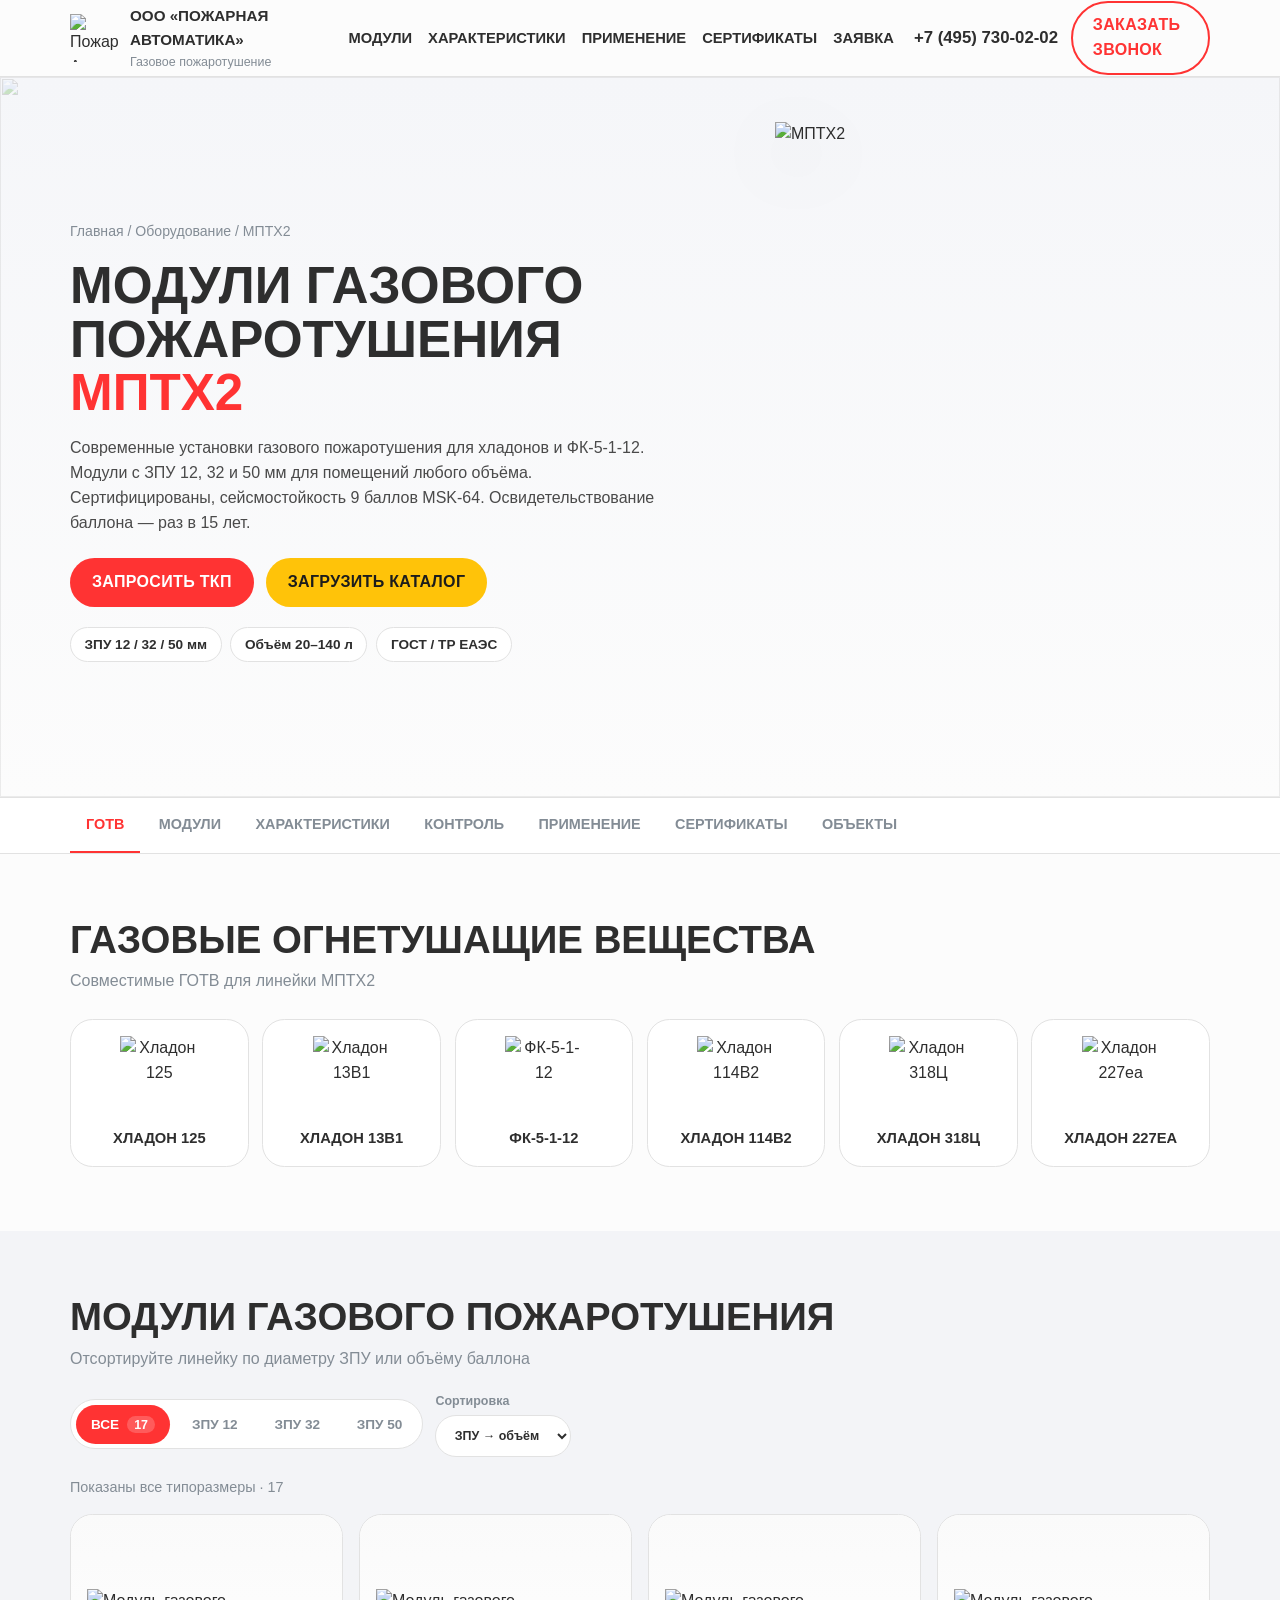
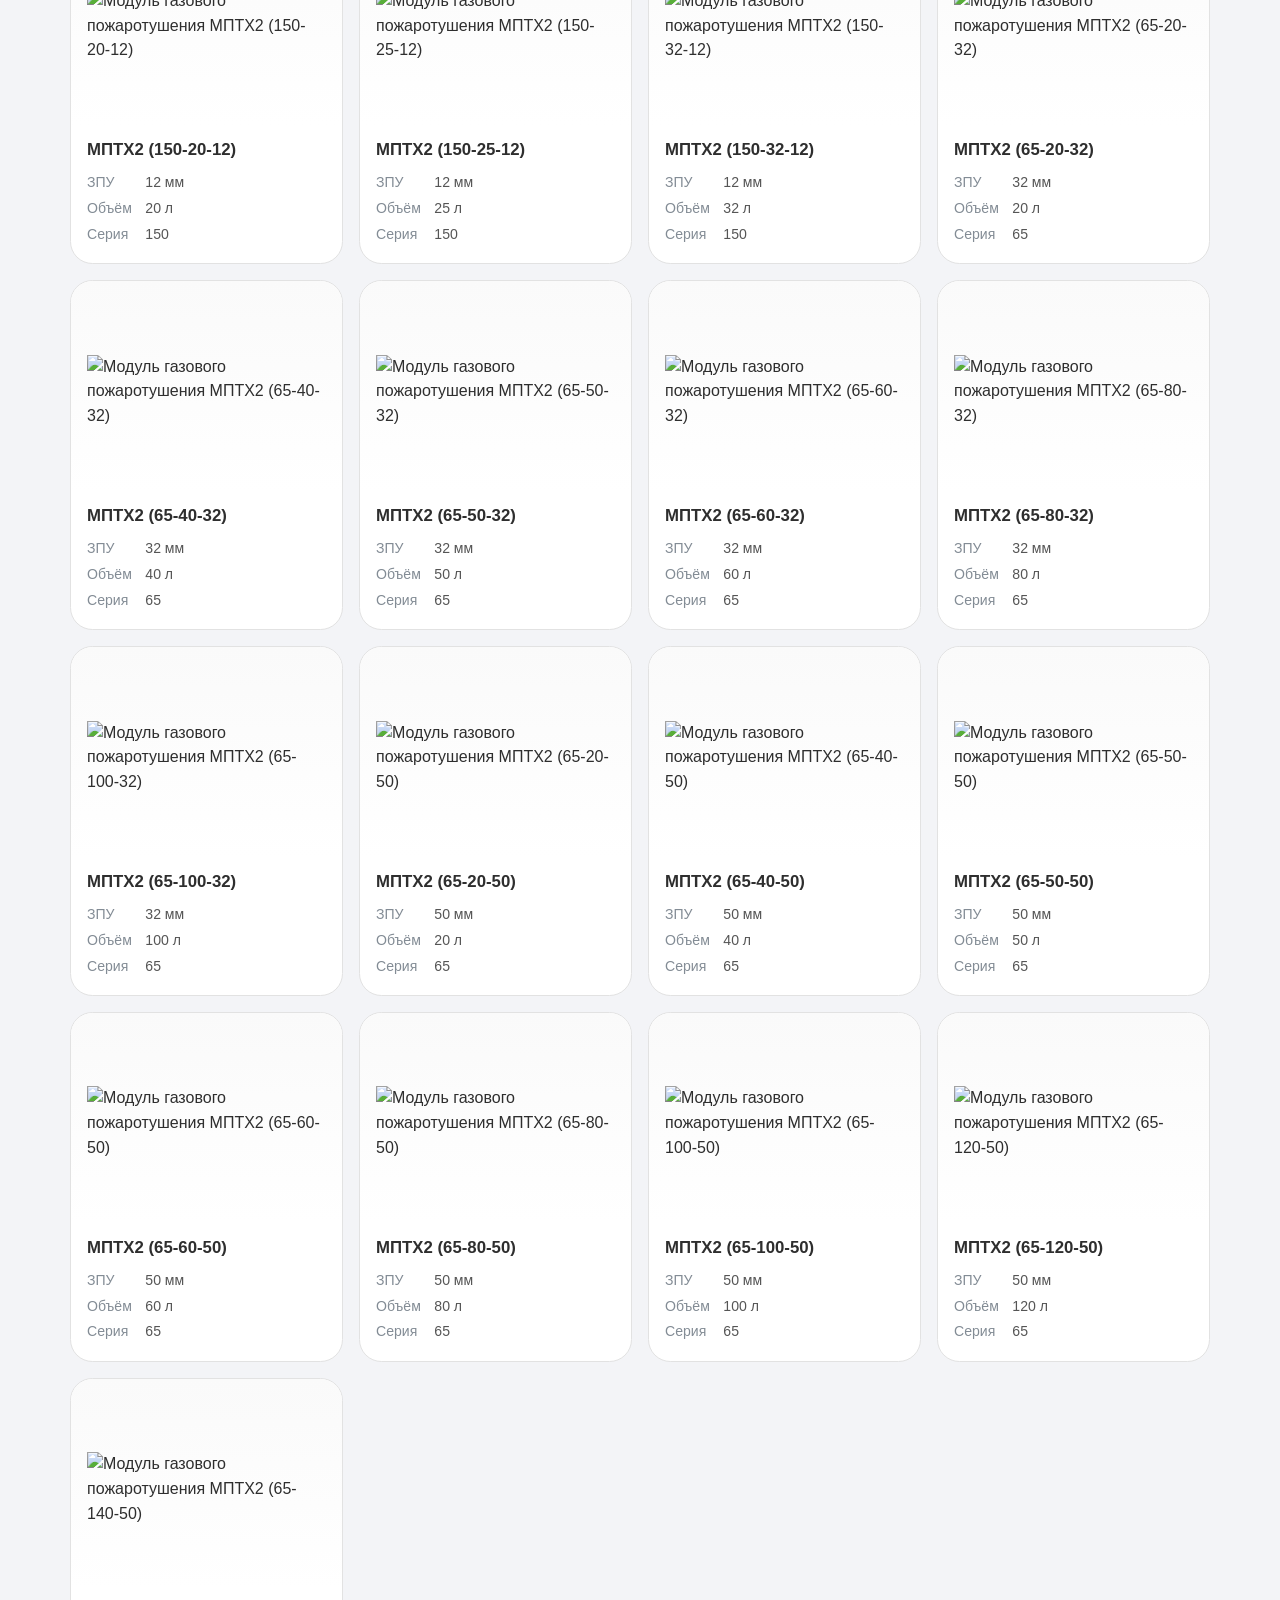
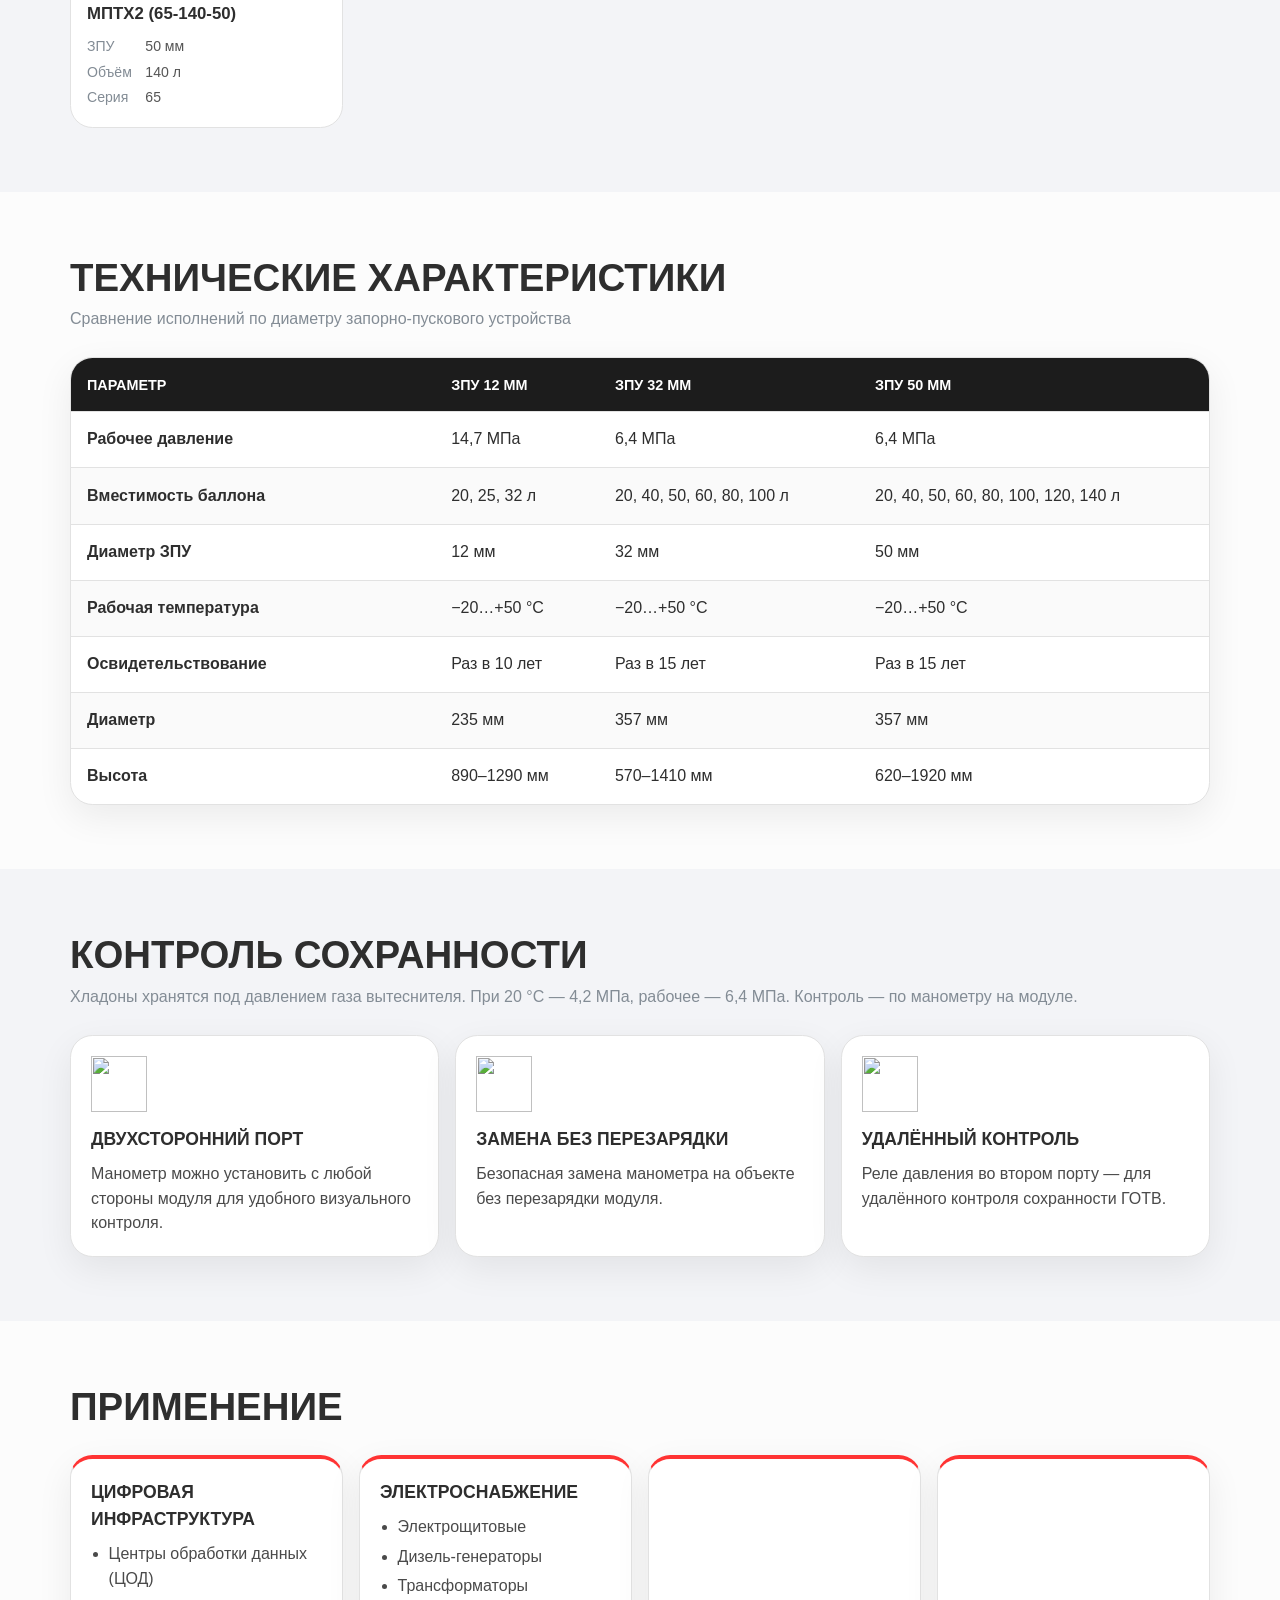
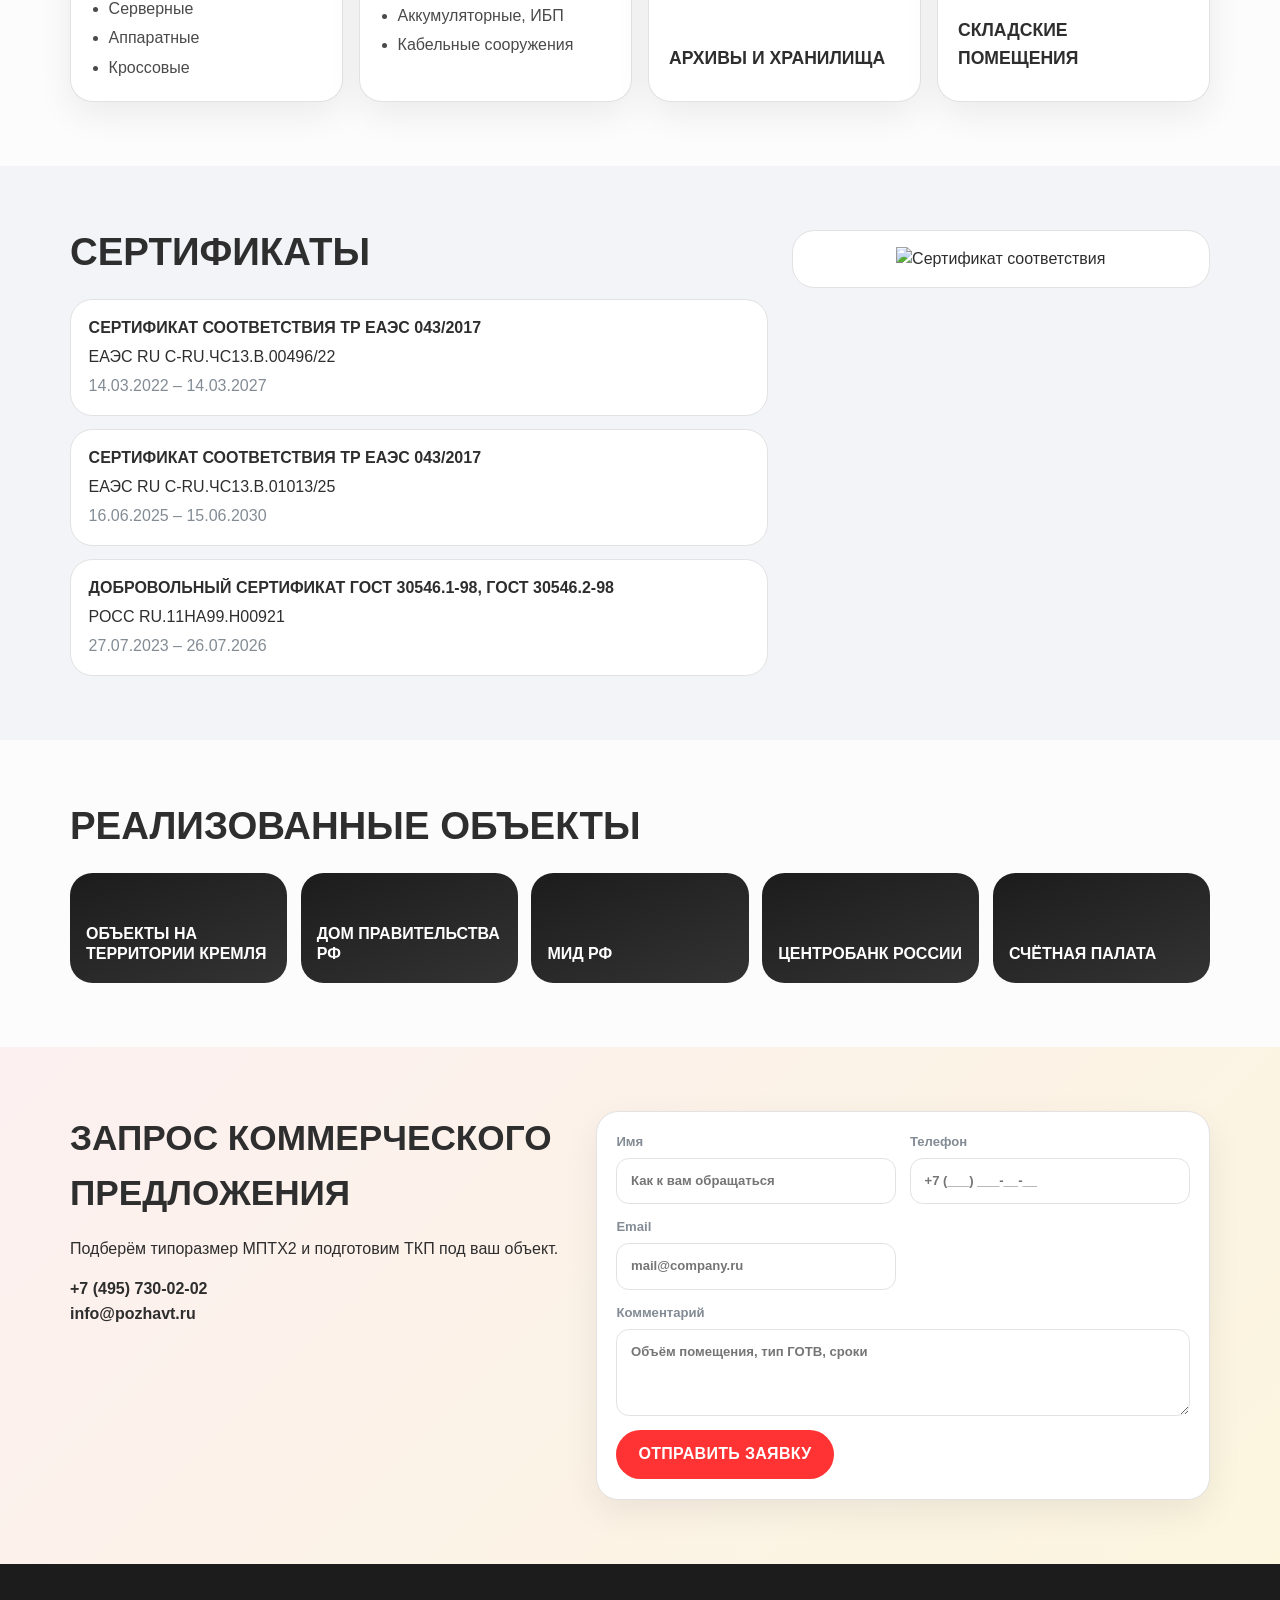
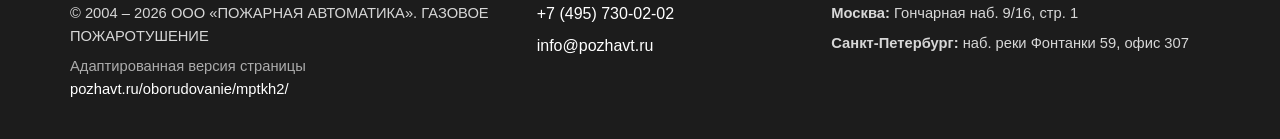
==== commit 28aca1e9: "Adapt MPTKH2 page: clearer nav and product catalog UX Keep brand look while adding sticky section na" ====
--- a/index.html
+++ b/index.html
@@ -1,1165 +1,563 @@
 <!DOCTYPE html>
 <html lang="ru">
 <head>
-<!-- Exact visual clone of https://pozhavt.ru/oborudovanie/mptkh2/ — assets loaded from original domain -->
-
-    <meta charset="utf-8">
-    <meta name="viewport" content="width=device-width, initial-scale=1, maximum-scale=1">
-    <title>Купить модуль газового пожаротушения МПТХ2| Пожарная Автоматика</title>
-	    <meta name="description" content="Модули МПТХ2 для систем газового пожаротушения на хладонах и ФК-5-1-12. Подбор типоразмера, поставка, комплектация и техническая поддержка." />
-<meta name="robots" content="index, follow" />
-<link href="https://pozhavt.ru/local/templates/pozharnaya-avtomatika/components/bitrix/news.detail/page__katalog-detalno_new/style.css?17860022439545" type="text/css"  rel="stylesheet" />
-<link href="https://pozhavt.ru/local/templates/pozharnaya-avtomatika/css/normalise.min.css?17743392402089" type="text/css"  data-template-style="true"  rel="stylesheet" />
-<link href="https://pozhavt.ru/local/templates/pozharnaya-avtomatika/css/libs/swiper.min.css?177433721613678" type="text/css"  data-template-style="true"  rel="stylesheet" />
-<link href="https://pozhavt.ru/local/templates/pozharnaya-avtomatika/css/libs/jquery.fancybox.min.css?177433721613090" type="text/css"  data-template-style="true"  rel="stylesheet" />
-<link href="https://pozhavt.ru/local/templates/pozharnaya-avtomatika/css/libs/toastr.min.css?17743372166741" type="text/css"  data-template-style="true"  rel="stylesheet" />
-<link href="https://pozhavt.ru/local/templates/pozharnaya-avtomatika/css/style.min.css?1786449598132128" type="text/css"  data-template-style="true"  rel="stylesheet" />
-<link href="https://pozhavt.ru/local/templates/pozharnaya-avtomatika/css/custom.css?178161284511874" type="text/css"  data-template-style="true"  rel="stylesheet" />
-<link href="https://pozhavt.ru/local/templates/pozharnaya-avtomatika/styles.css?17840111871903" type="text/css"  data-template-style="true"  rel="stylesheet" />
-<link href="https://pozhavt.ru/local/templates/pozharnaya-avtomatika/template_styles.css?1784096417521" type="text/css"  data-template-style="true"  rel="stylesheet" />
-<link rel="canonical" href="https://pozhavt.ru/oborudovanie/mptkh2/" />
-
-
-
-    <meta name="yandex-verification" content="71d8adfdc4bf1dee" />
-
-    <link rel="preload" href="https://pozhavt.ru/local/templates/pozharnaya-avtomatika/fonts/RobotoCondensed/regular/RobotoCondensed-Regular.woff2" as="font" type="font/woff2" crossorigin="">
-    <link rel="preload" href="https://pozhavt.ru/local/templates/pozharnaya-avtomatika/fonts/RobotoCondensed/light/RobotoCondensed-Light.woff2" as="font" type="font/woff2" crossorigin="">
-    <link rel="preload" href="https://pozhavt.ru/local/templates/pozharnaya-avtomatika/fonts/RobotoCondensed/bold/RobotoCondensed-Bold.woff2" as="font" type="font/woff2" crossorigin="">
-    <link rel="preload" href="https://pozhavt.ru/local/templates/pozharnaya-avtomatika/fonts/Circe/regular/Circe-Regular.woff2" as="font" type="font/woff2" crossorigin="">
-    <link rel="preload" href="https://pozhavt.ru/local/templates/pozharnaya-avtomatika/fonts/Circe/light/Circe-Light.woff2" as="font" type="font/woff2" crossorigin="">
-
-	<link rel="preload" as="image" href="https://pozhavt.ru/local/templates/pozharnaya-avtomatika/img/bg/smoke-index-m.webp">
-	<link rel="preload" as="image" href="https://pozhavt.ru/upload/iblock/824/5gcvqgrdh5bzvd690rvzeincaqiscyfs.webp">
-
-<meta property="og:title" content="Купить модуль газового пожаротушения МПТХ2| Пожарная Автоматика">
-<meta property="og:description" content="Модули МПТХ2 для систем газового пожаротушения на хладонах и ФК-5-1-12. Подбор типоразмера, поставка, комплектация и техническая поддержка.">
-<meta property="og:image" content="/upload/dev2fun.imagecompress/webp/local/templates/pozharnaya-avtomatika/img/favicon/android-chrome-512x512.webp">
-<meta property="og:image:width" content="400">
-<meta property="og:image:height" content="600">
-<meta property="og:type" content="website">
-<meta property="og:url" content="https://pozhavt.ru/oborudovanie/mptkh2/?ELEMENT_CODE=mptkh2">
-<meta property="og:locale" content="ru_RU">
-<link rel="apple-touch-icon" sizes="180x180" href="https://pozhavt.ru/upload/dev2fun.imagecompress/webp/local/templates/pozharnaya-avtomatika/img/favicon/apple-touch-icon.webp">
-<link rel="icon" type="image/png" sizes="32x32" href="https://pozhavt.ru/upload/dev2fun.imagecompress/webp/local/templates/pozharnaya-avtomatika/img/favicon/favicon-32x32.webp">
-<link rel="icon" type="image/png" sizes="16x16" href="https://pozhavt.ru/upload/dev2fun.imagecompress/webp/local/templates/pozharnaya-avtomatika/img/favicon/favicon-16x16.webp">
-<link rel="manifest" href="https://pozhavt.ru/local/templates/pozharnaya-avtomatika/img/favicon/site.webmanifest">
-<link rel="mask-icon" href="https://pozhavt.ru/local/templates/pozharnaya-avtomatika/img/favicon/safari-pinned-tab.svg" color="#5bbad5">
-<link rel="shortcut icon" href="https://pozhavt.ru/local/templates/pozharnaya-avtomatika/img/favicon/favicon.ico">
-<meta name="msapplication-TileColor" content="#603cba">
-<meta name="msapplication-config" content="/local/templates/pozharnaya-avtomatika/img/favicon/browserconfig.xml">
-<meta name="theme-color" content="#ffffff">
-
- <!--   <link rel="icon" type="image/x-icon" href="https://pozhavt.ru/fav.ico">
-    <link rel="shortcut icon" type="image/x-icon" href="https://pozhavt.ru/fav.ico" /> -->
-
-<!-- SmartCaptcha and Yandex.Metrika counter -->
-<!-- /SmartCaptcha and Yandex.Metrika counter -->
-
+  <meta charset="utf-8">
+  <meta name="viewport" content="width=device-width, initial-scale=1">
+  <title>Купить модуль газового пожаротушения МПТХ2 | Пожарная Автоматика</title>
+  <meta name="description" content="Модули МПТХ2 для систем газового пожаротушения на хладонах и ФК-5-1-12. Подбор типоразмера, технические характеристики, сертификаты.">
+  <link rel="canonical" href="https://pozhavt.ru/oborudovanie/mptkh2/">
+  <link rel="preload" href="https://pozhavt.ru/local/templates/pozharnaya-avtomatika/fonts/RobotoCondensed/bold/RobotoCondensed-Bold.woff2" as="font" type="font/woff2" crossorigin>
+  <link rel="preload" href="https://pozhavt.ru/local/templates/pozharnaya-avtomatika/fonts/Circe/regular/Circe-Regular.woff2" as="font" type="font/woff2" crossorigin>
+  <link rel="stylesheet" href="adapt.css">
 </head>
-
-
-<body>
-
-<div id="panel"></div>
-
-<header class="header">
-    <div class="header__container container">
-        <div class="header__wrapper">
-            <div class="header__mobile-top">
-                <button class="header__menu-toggle menu-toggle">
-                    <span>Открыть меню</span>
-                </button>
-                <a class="header__logo logo" href="https://pozhavt.ru/">
-                    <figure class="logo__img-wrap">
-                        <img class="logo__img" src="https://pozhavt.ru/local/templates/pozharnaya-avtomatika/img/svg/logo.svg" alt="Логотип ООО «Пожарная Автоматика»" width="78" height="78">
-                        <figcaption class="logo__description">
-                            <span class="logo__description-item logo__description-item--bold">ООО «Пожарная Автоматика»</span>
-                            <span class="logo__description-item logo__description-item--light">Газовое пожаротушение</span>
-                        </figcaption>
-                    </figure>
-                </a>
-                <a class="header__link-call-back" href="tel:+74957300202">
-                  <img class="header__link-call-back-img" src="https://pozhavt.ru/local/templates/pozharnaya-avtomatika/img/svg/icons/icon-tg.svg" alt="Обратный звонок" width="25" height="25">
-                </a>
-            </div>
-
-            <nav class="header__main-nav main-nav">
-                <ul class="main-nav__list">
-
-    <!-- Компания -->
-    <li class="main-nav__item">
-        <a class="main-nav__link main-nav-sub" href="https://pozhavt.ru/o-kompanii/">Компания</a>
-        <ul class="main-nav__sublist">
-            <li class="main-nav__subitem"><a class="main-nav__sublink" href="https://pozhavt.ru/o-kompanii/">О нас</a></li>
-            <li class="main-nav__subitem"><a class="main-nav__sublink" href="https://pozhavt.ru/vakansii/">Вакансии</a></li>
-            <li class="main-nav__subitem"><a class="main-nav__sublink" href="https://pozhavt.ru/novosti/">Новости</a></li>
-            <li class="main-nav__subitem"><a class="main-nav__sublink" href="https://pozhavt.ru/garantii/">Гарантии</a></li>
-            <li class="main-nav__subitem"><a class="main-nav__sublink" href="https://pozhavt.ru/dostavka/">Доставка</a></li>
-            <li class="main-nav__subitem"><a class="main-nav__sublink" href="https://pozhavt.ru/oplata/">Оплата</a></li>
-        </ul>
-    </li>
-
-    <!-- Каталог -->
-    <li class="main-nav__item">
-        <a class="main-nav__link main-nav-sub" href="https://pozhavt.ru/oborudovanie/">Продукция</a>
-        <ul class="main-nav__sublist">
-            <li class="main-nav__subitem"><a class="main-nav__sublink" href="https://pozhavt.ru/oborudovanie/mptkh2/">МПТХ2</a></li>
-            <li class="main-nav__subitem"><a class="main-nav__sublink" href="https://pozhavt.ru/oborudovanie/mptu2/">МПТУ2</a></li>
-            <li class="main-nav__subitem"><a class="main-nav__sublink" href="https://pozhavt.ru/oborudovanie/mpti/ ">МПТИ</a></li>
-            <li class="main-nav__subitem"><a class="main-nav__sublink" href="https://pozhavt.ru/oborudovanie/firedetec/">FireDETEC</a></li>
-        </ul>
-    </li>
-
-    <!-- Решения -->
-    <li class="main-nav__item">
-        <a class="main-nav__link main-nav-sub" href="https://pozhavt.ru/resheniya/">Решения</a>
-        <ul class="main-nav__sublist">
-            <li class="main-nav__subitem"><a class="main-nav__sublink" href="https://pozhavt.ru/resheniya/gazovye-sistemy-pozharotusheniya-dlya-muzeev/">Для музеев</a></li>
-            <li class="main-nav__subitem"><a class="main-nav__sublink" href="https://pozhavt.ru/resheniya/gazovye-sistemy-pozharotusheniya-dlya-tts/">Для торговых центров</a></li>
-            <li class="main-nav__subitem"><a class="main-nav__sublink" href="https://pozhavt.ru/resheniya/gazovoe-pozharotushenie-v-servernoy/">Для серверных и DATA-центров</a></li>
-            <li class="main-nav__subitem"><a class="main-nav__sublink" href="https://pozhavt.ru/resheniya/pozharotushenie-kukhni/">Для кухни в общепите</a></li>
-            <li class="main-nav__subitem"><a class="main-nav__sublink" href="https://pozhavt.ru/resheniya/zashchita-dlya-pomeshcheniy/">Для небольших помещений</a></li>
-            <li class="main-nav__subitem"><a class="main-nav__sublink" href="https://pozhavt.ru/resheniya/pozharotushenie-stankov/">Для станков</a></li>
-        </ul>
-    </li>
-
-    <!-- Услуги -->
-    <li class="main-nav__item">
-        <!-- <a class="main-nav__link main-nav-sub" href="https://pozhavt.ru/services/ustanovka-avtomaticheskoy-sistemy-gazovogo-pozharotusheniya/">Услуги</a> -->
-        <a class="main-nav__link main-nav-sub" href="https://pozhavt.ru/services/">Услуги</a>
-        <!-- <span class="main-nav__link main-nav-sub" style="cursor: auto; display: block;">Услуги</span> -->
-        <ul class="main-nav__sublist">
-            <li class="main-nav__subitem"><a class="main-nav__sublink" href="https://pozhavt.ru/services/ustanovka-avtomaticheskoy-sistemy-gazovogo-pozharotusheniya/">Монтаж</a></li>
-            <li class="main-nav__subitem"><a class="main-nav__sublink" href="https://pozhavt.ru/services/proektirovanie-avtomaticheskikh-ustanovok-gazovogo-pozharotusheniya/">Проектирование</a></li>
-            <li class="main-nav__subitem"><a class="main-nav__sublink" href="https://pozhavt.ru/services/osvidetelstvovaniye-moduley-gazovogo-pozharotusheniya/">Освидетельствование</a></li>
-            <li class="main-nav__subitem"><a class="main-nav__sublink" href="https://pozhavt.ru/services/zapravka-i-perezaryadka-moduley-gazovogo-pozharotusheniya/">Заправка и перезарядка</a></li>
-        </ul>
-    </li>
-
-    <!-- Торговый дом -->
-    <li class="main-nav__item">
-        <a class="main-nav__link" href="https://pozhavt.ru/products/">Торговый дом</a>
-    </li>
-
-    <!-- Поддержка -->
-    <li class="main-nav__item">
-        <a class="main-nav__link main-nav-sub" href="#">Поддержка</a>
-        <ul class="main-nav__sublist">
-            <li class="main-nav__subitem"><a class="main-nav__sublink" href="https://pozhavt.ru/registraciya/">Регистрация</a></li>
-            <li class="main-nav__subitem"><a class="main-nav__sublink" href="https://pozhavt.ru/programma/">Программа «Салют»</a></li>
-            <li class="main-nav__subitem"><a class="main-nav__sublink" href="https://pozhavt.ru/zakaz/">Заказ расчета</a></li>
-            <li class="main-nav__subitem"><a class="main-nav__sublink" href="https://pozhavt.ru/obuchenie/">Обучение</a></li>
-            <li class="main-nav__subitem"><a class="main-nav__sublink" href="https://pozhavt.ru/stati/">Статьи</a></li>
-        </ul>
-    </li>
-
-    <!-- Контакты -->
-    <li class="main-nav__item">
-        <a class="main-nav__link" href="https://pozhavt.ru/kontakty/">Контакты</a>
-    </li>
-</ul>
-
-                <div class="main-nav__decoration" id="nav-decoration"></div>
-                <button class="main-nav__btn-callback btn-callback js-modal-callback" title="Заказать звонок">
-                    Заказать звонок
-                    <svg class="btn-callback__icon icon-arrow icon-arrow--short icon-arrow--right icon-arrow--red" width="18" height="12" role="img">
-                        <use xlink:href="https://pozhavt.ru/local/templates/pozharnaya-avtomatika/img/sprite.svg#icon-arrow-short"></use>
-                    </svg>
-                </button>
-            </nav>
-
-            <div class="header__contacts-wrap">
-                <a class="header__phone" href="tel:+74957300202">+7(495)730–02–02</a>
-                <a class="header__mail" href="mailto:info@pozhavt.ru">info@pozhavt.ru</a>
-                <a class="header__tg" href="https://t.me/pozhavt"></a>
-            </div>
-        </div>
+<body class="adapt-page">
+  <header class="a-header">
+    <div class="a-container a-header__inner">
+      <a class="a-logo" href="#top">
+        <img src="https://pozhavt.ru/local/templates/pozharnaya-avtomatika/img/svg/logo.svg" alt="Пожарная Автоматика" width="52" height="52">
+        <span>
+          <strong>ООО «Пожарная Автоматика»</strong>
+          <small>Газовое пожаротушение</small>
+        </span>
+      </a>
+      <button class="a-burger" type="button" aria-label="Меню" aria-expanded="false" id="burger">
+        <span></span><span></span><span></span>
+      </button>
+      <nav class="a-header__nav" id="headerNav">
+        <a href="#moduly">Модули</a>
+        <a href="#char">Характеристики</a>
+        <a href="#application">Применение</a>
+        <a href="#certs">Сертификаты</a>
+        <a href="#request">Заявка</a>
+      </nav>
+      <div class="a-header__contacts">
+        <a class="a-phone" href="tel:+74957300202">+7 (495) 730-02-02</a>
+        <a class="a-btn a-btn--outline" href="#request">Заказать звонок</a>
+      </div>
     </div>
-</header>
-<div class="breadcrumbs container">  <ul class="breadcrumbs__list" itemscope itemtype="http://schema.org/BreadcrumbList"><li class="breadcrumbs__item" itemprop="itemListElement" itemscope itemtype="http://schema.org/ListItem"><a href="https://pozhavt.ru/" class="breadcrumbs__link" itemprop="item"><span itemprop="name">Главная</span></a><span itemprop="position" style="display:none;">1</span></li><li class="breadcrumbs__item" itemprop="itemListElement" itemscope itemtype="http://schema.org/ListItem"><a href="https://pozhavt.ru/oborudovanie/" class="breadcrumbs__link" itemprop="item"><span itemprop="name">Продукция</span></a><span itemprop="position" style="display:none;">2</span></li><li class="breadcrumbs__item" itemprop="itemListElement" itemscope itemtype="http://schema.org/ListItem"><span class="breadcrumbs__link breadcrumbs-current" itemprop="item"><span itemprop="name">МПТХ2</span></span><span itemprop="position" style="display:none;">3</span></li>  </ul></div><main class="main">
-
-    <div class="main-bg product-detail" aria-hidden="true">
-        <picture>
-        <img class="main-bg-img" src="https://pozhavt.ru/upload/dev2fun.imagecompress/webp/local/templates/pozharnaya-avtomatika/img/bg/smoke-product-detail-d.webp" alt="Декоративное изображение" role="presentation">
-        </picture>
+  </header>
+
+  <main id="top">
+    <section class="a-hero">
+      <div class="a-hero__bg" aria-hidden="true">
+        <img src="https://pozhavt.ru/upload/dev2fun.imagecompress/webp/local/templates/pozharnaya-avtomatika/img/bg/smoke-product-detail-d.webp" alt="">
+      </div>
+      <div class="a-container a-hero__grid">
+        <div>
+          <p class="a-crumbs"><a href="https://pozhavt.ru/">Главная</a> / <a href="https://pozhavt.ru/oborudovanie/">Оборудование</a> / <span>МПТХ2</span></p>
+          <h1 class="a-hero__title">Модули газового пожаротушения <span>МПТХ2</span></h1>
+          <p class="a-hero__text">
+            Современные установки газового пожаротушения для хладонов и ФК-5-1-12.
+            Модули с ЗПУ 12, 32 и 50&nbsp;мм для помещений любого объёма.
+            Сертифицированы, сейсмостойкость 9 баллов MSK-64. Освидетельствование баллона — раз в 15 лет.
+          </p>
+          <div class="a-hero__actions">
+            <a class="a-btn a-btn--red" href="#request">Запросить ТКП</a>
+            <a class="a-btn a-btn--yellow" href="https://pozhavt.ru/upload/iblock/60b/sj430lhihm1stye79ck5c0vzic1d0d6g.pdf" target="_blank" rel="noopener">Загрузить каталог</a>
+          </div>
+          <ul class="a-hero__points">
+            <li>ЗПУ 12 / 32 / 50 мм</li>
+            <li>Объём 20–140 л</li>
+            <li>ГОСТ / ТР ЕАЭС</li>
+          </ul>
+        </div>
+        <div class="a-hero__visual">
+          <img src="https://pozhavt.ru/upload/dev2fun.imagecompress/webp/iblock/b2a/4501mdtep4vr8sbrs2i8vp11wnjva2hv.webp" alt="МПТХ2" width="480" height="640">
+        </div>
+      </div>
+    </section>
+
+    <nav class="a-sticky-nav" id="stickyNav" aria-label="Разделы страницы">
+      <div class="a-container a-sticky-nav__inner">
+        <a href="#substances">ГОТВ</a>
+        <a href="#moduly" class="is-active">Модули</a>
+        <a href="#char">Характеристики</a>
+        <a href="#control">Контроль</a>
+        <a href="#application">Применение</a>
+        <a href="#certs">Сертификаты</a>
+        <a href="#objects">Объекты</a>
+      </div>
+    </nav>
+
+    <section class="a-section" id="substances">
+      <div class="a-container">
+        <div class="a-section__head">
+          <h2>Газовые огнетушащие вещества</h2>
+          <p>Совместимые ГОТВ для линейки МПТХ2</p>
+        </div>
+        <div class="g-grid">
+          
+        <a class="g-card" href="https://pozhavt.ru/gotv/khladon-125/" target="_blank" rel="noopener">
+          <img src="https://pozhavt.ru/upload/dev2fun.imagecompress/webp/iblock/317/8tqdc1vqg0i1y425ivl7oc31b3kahc3n.webp" alt="Хладон 125" loading="lazy">
+          <span>Хладон 125</span>
+        </a>
+
+        <a class="g-card" href="https://pozhavt.ru/gotv/khladon-13v1/" target="_blank" rel="noopener">
+          <img src="https://pozhavt.ru/upload/dev2fun.imagecompress/webp/iblock/446/y7hk6msok2952wa15hmkm1oy26h8e36p.webp" alt="Хладон 13В1" loading="lazy">
+          <span>Хладон 13В1</span>
+        </a>
+
+        <a class="g-card" href="https://pozhavt.ru/gotv/fk-5-1-12/" target="_blank" rel="noopener">
+          <img src="https://pozhavt.ru/upload/dev2fun.imagecompress/webp/iblock/c9c/2nicf5ee9b7i6jw7sk0vc3ldc6kkmsek.webp" alt="ФК-5-1-12" loading="lazy">
+          <span>ФК-5-1-12</span>
+        </a>
+
+        <a class="g-card" href="https://pozhavt.ru/gotv/khladon-114v2/" target="_blank" rel="noopener">
+          <img src="https://pozhavt.ru/upload/dev2fun.imagecompress/webp/iblock/cc4/yluelie1igw5ylb23ebjlgbx7yhneame.webp" alt="Хладон 114В2" loading="lazy">
+          <span>Хладон 114В2</span>
+        </a>
+
+        <a class="g-card" href="https://pozhavt.ru/gotv/khladon-318ts/" target="_blank" rel="noopener">
+          <img src="https://pozhavt.ru/upload/dev2fun.imagecompress/webp/iblock/53b/428tl7h43owygqwexivywmroimxfpiwm.webp" alt="Хладон 318Ц" loading="lazy">
+          <span>Хладон 318Ц</span>
+        </a>
+
+        <a class="g-card" href="https://pozhavt.ru/gotv/khladon-227ea/" target="_blank" rel="noopener">
+          <img src="https://pozhavt.ru/upload/dev2fun.imagecompress/webp/iblock/b0a/pdk7tnb4bqj5ud5n7ebmwo1ssp5wl9y7.webp" alt="Хладон 227еа" loading="lazy">
+          <span>Хладон 227еа</span>
+        </a>
+        </div>
+      </div>
+    </section>
+
+    <section class="a-section a-section--alt" id="moduly">
+      <div class="a-container">
+        <div class="a-section__head a-section__head--row">
+          <div>
+            <h2>Модули газового пожаротушения</h2>
+            <p>Отсортируйте линейку по диаметру ЗПУ или объёму баллона</p>
+          </div>
+          <div class="a-toolbar">
+            <div class="a-filters" role="group" aria-label="Фильтр по ЗПУ">
+              <button type="button" class="is-active" data-filter="all">Все <em>17</em></button>
+              <button type="button" data-filter="12">ЗПУ 12</button>
+              <button type="button" data-filter="32">ЗПУ 32</button>
+              <button type="button" data-filter="50">ЗПУ 50</button>
+            </div>
+            <label class="a-sort">
+              Сортировка
+              <select id="sortSelect">
+                <option value="zpu-vol">ЗПУ → объём</option>
+                <option value="vol">По объёму</option>
+                <option value="series">По серии</option>
+              </select>
+            </label>
+          </div>
+        </div>
+        <p class="a-filter-hint" id="filterHint">Показаны все типоразмеры</p>
+        <div class="p-grid" id="productGrid">
+          
+        <article class="p-card" data-zpu="12" data-vol="20" data-series="150">
+          <a class="p-card__link" href="https://pozhavt.ru/moduly/modul-gazovogo-pozharotusheniya-mptkh2-150-20-12/" target="_blank" rel="noopener">
+            <div class="p-card__img"><img src="https://pozhavt.ru/upload/dev2fun.imagecompress/webp/iblock/e93/a6o797hyrigt6a33u56ji4i2qidhzdjo.webp" alt="Модуль газового пожаротушения МПТХ2 (150-20-12)" loading="lazy"></div>
+            <div class="p-card__body">
+              <span class="p-card__code">МПТХ2 (150-20-12)</span>
+              <ul class="p-card__meta">
+                <li><span>ЗПУ</span> 12 мм</li>
+                <li><span>Объём</span> 20 л</li>
+                <li><span>Серия</span> 150</li>
+              </ul>
+            </div>
+          </a>
+        </article>
+
+        <article class="p-card" data-zpu="12" data-vol="25" data-series="150">
+          <a class="p-card__link" href="https://pozhavt.ru/moduly/modul-gazovogo-pozharotusheniya-mptkh2-150-25-12/" target="_blank" rel="noopener">
+            <div class="p-card__img"><img src="https://pozhavt.ru/upload/dev2fun.imagecompress/webp/iblock/353/xn6ueeybv3987j7ib6pzfj9un7wauhva.webp" alt="Модуль газового пожаротушения МПТХ2 (150-25-12)" loading="lazy"></div>
+            <div class="p-card__body">
+              <span class="p-card__code">МПТХ2 (150-25-12)</span>
+              <ul class="p-card__meta">
+                <li><span>ЗПУ</span> 12 мм</li>
+                <li><span>Объём</span> 25 л</li>
+                <li><span>Серия</span> 150</li>
+              </ul>
+            </div>
+          </a>
+        </article>
+
+        <article class="p-card" data-zpu="12" data-vol="32" data-series="150">
+          <a class="p-card__link" href="https://pozhavt.ru/moduly/modul-gazovogo-pozharotusheniya-mptkh2-150-32-12/" target="_blank" rel="noopener">
+            <div class="p-card__img"><img src="https://pozhavt.ru/upload/dev2fun.imagecompress/webp/iblock/f97/z7twgxl8t6xg6nz65om1pmgqtcdhiyz2.webp" alt="Модуль газового пожаротушения МПТХ2 (150-32-12)" loading="lazy"></div>
+            <div class="p-card__body">
+              <span class="p-card__code">МПТХ2 (150-32-12)</span>
+              <ul class="p-card__meta">
+                <li><span>ЗПУ</span> 12 мм</li>
+                <li><span>Объём</span> 32 л</li>
+                <li><span>Серия</span> 150</li>
+              </ul>
+            </div>
+          </a>
+        </article>
+
+        <article class="p-card" data-zpu="32" data-vol="20" data-series="65">
+          <a class="p-card__link" href="https://pozhavt.ru/moduly/modul-gazovogo-pozharotusheniya-mptkh2-65-20-32/" target="_blank" rel="noopener">
+            <div class="p-card__img"><img src="https://pozhavt.ru/upload/dev2fun.imagecompress/webp/iblock/dea/2lcnepzzf2l0qug4qqi8d2lr3exbhro4.webp" alt="Модуль газового пожаротушения МПТХ2 (65-20-32)" loading="lazy"></div>
+            <div class="p-card__body">
+              <span class="p-card__code">МПТХ2 (65-20-32)</span>
+              <ul class="p-card__meta">
+                <li><span>ЗПУ</span> 32 мм</li>
+                <li><span>Объём</span> 20 л</li>
+                <li><span>Серия</span> 65</li>
+              </ul>
+            </div>
+          </a>
+        </article>
+
+        <article class="p-card" data-zpu="32" data-vol="40" data-series="65">
+          <a class="p-card__link" href="https://pozhavt.ru/moduly/modul-gazovogo-pozharotusheniya-mptkh2-65-40-32/" target="_blank" rel="noopener">
+            <div class="p-card__img"><img src="https://pozhavt.ru/upload/dev2fun.imagecompress/webp/iblock/cde/2wcrcm3l6z68amuxykgyani8808ch97d.webp" alt="Модуль газового пожаротушения МПТХ2 (65-40-32)" loading="lazy"></div>
+            <div class="p-card__body">
+              <span class="p-card__code">МПТХ2 (65-40-32)</span>
+              <ul class="p-card__meta">
+                <li><span>ЗПУ</span> 32 мм</li>
+                <li><span>Объём</span> 40 л</li>
+                <li><span>Серия</span> 65</li>
+              </ul>
+            </div>
+          </a>
+        </article>
+
+        <article class="p-card" data-zpu="32" data-vol="50" data-series="65">
+          <a class="p-card__link" href="https://pozhavt.ru/moduly/modul-gazovogo-pozharotusheniya-mptkh2-65-50-32/" target="_blank" rel="noopener">
+            <div class="p-card__img"><img src="https://pozhavt.ru/upload/dev2fun.imagecompress/webp/iblock/548/0ioauum6mordbv3db86kooq72877r4vx.webp" alt="Модуль газового пожаротушения МПТХ2 (65-50-32)" loading="lazy"></div>
+            <div class="p-card__body">
+              <span class="p-card__code">МПТХ2 (65-50-32)</span>
+              <ul class="p-card__meta">
+                <li><span>ЗПУ</span> 32 мм</li>
+                <li><span>Объём</span> 50 л</li>
+                <li><span>Серия</span> 65</li>
+              </ul>
+            </div>
+          </a>
+        </article>
+
+        <article class="p-card" data-zpu="32" data-vol="60" data-series="65">
+          <a class="p-card__link" href="https://pozhavt.ru/moduly/modul-gazovogo-pozharotusheniya-mptkh2-65-60-32/" target="_blank" rel="noopener">
+            <div class="p-card__img"><img src="https://pozhavt.ru/upload/dev2fun.imagecompress/webp/iblock/41a/in1x0irif9dimnth971ybaj2rzcpu0v4.webp" alt="Модуль газового пожаротушения МПТХ2 (65-60-32)" loading="lazy"></div>
+            <div class="p-card__body">
+              <span class="p-card__code">МПТХ2 (65-60-32)</span>
+              <ul class="p-card__meta">
+                <li><span>ЗПУ</span> 32 мм</li>
+                <li><span>Объём</span> 60 л</li>
+                <li><span>Серия</span> 65</li>
+              </ul>
+            </div>
+          </a>
+        </article>
+
+        <article class="p-card" data-zpu="32" data-vol="80" data-series="65">
+          <a class="p-card__link" href="https://pozhavt.ru/moduly/modul-gazovogo-pozharotusheniya-mptkh2-65-80-32/" target="_blank" rel="noopener">
+            <div class="p-card__img"><img src="https://pozhavt.ru/upload/dev2fun.imagecompress/webp/iblock/30c/l1s438u953bqjwamougin1trtdgggs3k.webp" alt="Модуль газового пожаротушения МПТХ2 (65-80-32)" loading="lazy"></div>
+            <div class="p-card__body">
+              <span class="p-card__code">МПТХ2 (65-80-32)</span>
+              <ul class="p-card__meta">
+                <li><span>ЗПУ</span> 32 мм</li>
+                <li><span>Объём</span> 80 л</li>
+                <li><span>Серия</span> 65</li>
+              </ul>
+            </div>
+          </a>
+        </article>
+
+        <article class="p-card" data-zpu="32" data-vol="100" data-series="65">
+          <a class="p-card__link" href="https://pozhavt.ru/moduly/modul-gazovogo-pozharotusheniya-mptkh2-65-100-32/" target="_blank" rel="noopener">
+            <div class="p-card__img"><img src="https://pozhavt.ru/upload/dev2fun.imagecompress/webp/iblock/3aa/9grtabyzs6q1vvq4o5rbdtf3hiilrhr0.webp" alt="Модуль газового пожаротушения МПТХ2 (65-100-32)" loading="lazy"></div>
+            <div class="p-card__body">
+              <span class="p-card__code">МПТХ2 (65-100-32)</span>
+              <ul class="p-card__meta">
+                <li><span>ЗПУ</span> 32 мм</li>
+                <li><span>Объём</span> 100 л</li>
+                <li><span>Серия</span> 65</li>
+              </ul>
+            </div>
+          </a>
+        </article>
+
+        <article class="p-card" data-zpu="50" data-vol="20" data-series="65">
+          <a class="p-card__link" href="https://pozhavt.ru/moduly/modul-gazovogo-pozharotusheniya-mptkh2-65-20-50/" target="_blank" rel="noopener">
+            <div class="p-card__img"><img src="https://pozhavt.ru/upload/dev2fun.imagecompress/webp/iblock/a67/tb5l464y0jeg5v48k56ducb136ln8ca4.webp" alt="Модуль газового пожаротушения МПТХ2 (65-20-50)" loading="lazy"></div>
+            <div class="p-card__body">
+              <span class="p-card__code">МПТХ2 (65-20-50)</span>
+              <ul class="p-card__meta">
+                <li><span>ЗПУ</span> 50 мм</li>
+                <li><span>Объём</span> 20 л</li>
+                <li><span>Серия</span> 65</li>
+              </ul>
+            </div>
+          </a>
+        </article>
+
+        <article class="p-card" data-zpu="50" data-vol="40" data-series="65">
+          <a class="p-card__link" href="https://pozhavt.ru/moduly/modul-gazovogo-pozharotusheniya-mptkh2-65-40-50/" target="_blank" rel="noopener">
+            <div class="p-card__img"><img src="https://pozhavt.ru/upload/dev2fun.imagecompress/webp/iblock/54b/zqouvnw7isa4noqk45bjzpis20oh8ou2.webp" alt="Модуль газового пожаротушения МПТХ2 (65-40-50)" loading="lazy"></div>
+            <div class="p-card__body">
+              <span class="p-card__code">МПТХ2 (65-40-50)</span>
+              <ul class="p-card__meta">
+                <li><span>ЗПУ</span> 50 мм</li>
+                <li><span>Объём</span> 40 л</li>
+                <li><span>Серия</span> 65</li>
+              </ul>
+            </div>
+          </a>
+        </article>
+
+        <article class="p-card" data-zpu="50" data-vol="50" data-series="65">
+          <a class="p-card__link" href="https://pozhavt.ru/moduly/modul-gazovogo-pozharotusheniya-mptkh2-65-50-50/" target="_blank" rel="noopener">
+            <div class="p-card__img"><img src="https://pozhavt.ru/upload/dev2fun.imagecompress/webp/iblock/b46/8ntsyq8l6w4hle9qx4nv223s366wumpo.webp" alt="Модуль газового пожаротушения МПТХ2 (65-50-50)" loading="lazy"></div>
+            <div class="p-card__body">
+              <span class="p-card__code">МПТХ2 (65-50-50)</span>
+              <ul class="p-card__meta">
+                <li><span>ЗПУ</span> 50 мм</li>
+                <li><span>Объём</span> 50 л</li>
+                <li><span>Серия</span> 65</li>
+              </ul>
+            </div>
+          </a>
+        </article>
+
+        <article class="p-card" data-zpu="50" data-vol="60" data-series="65">
+          <a class="p-card__link" href="https://pozhavt.ru/moduly/modul-gazovogo-pozharotusheniya-mptkh2-65-60-50/" target="_blank" rel="noopener">
+            <div class="p-card__img"><img src="https://pozhavt.ru/upload/dev2fun.imagecompress/webp/iblock/293/onscbul3cpsgtm0cyto4oyei6n20iycm.webp" alt="Модуль газового пожаротушения МПТХ2 (65-60-50)" loading="lazy"></div>
+            <div class="p-card__body">
+              <span class="p-card__code">МПТХ2 (65-60-50)</span>
+              <ul class="p-card__meta">
+                <li><span>ЗПУ</span> 50 мм</li>
+                <li><span>Объём</span> 60 л</li>
+                <li><span>Серия</span> 65</li>
+              </ul>
+            </div>
+          </a>
+        </article>
+
+        <article class="p-card" data-zpu="50" data-vol="80" data-series="65">
+          <a class="p-card__link" href="https://pozhavt.ru/moduly/modul-gazovogo-pozharotusheniya-mptkh2-65-80-50/" target="_blank" rel="noopener">
+            <div class="p-card__img"><img src="https://pozhavt.ru/upload/dev2fun.imagecompress/webp/iblock/3b7/u9fnwn8zri9riotzgi3h82abiyq7rbgq.webp" alt="Модуль газового пожаротушения МПТХ2 (65-80-50)" loading="lazy"></div>
+            <div class="p-card__body">
+              <span class="p-card__code">МПТХ2 (65-80-50)</span>
+              <ul class="p-card__meta">
+                <li><span>ЗПУ</span> 50 мм</li>
+                <li><span>Объём</span> 80 л</li>
+                <li><span>Серия</span> 65</li>
+              </ul>
+            </div>
+          </a>
+        </article>
+
+        <article class="p-card" data-zpu="50" data-vol="100" data-series="65">
+          <a class="p-card__link" href="https://pozhavt.ru/moduly/modul-gazovogo-pozharotusheniya-mptkh2-65-100-50/" target="_blank" rel="noopener">
+            <div class="p-card__img"><img src="https://pozhavt.ru/upload/dev2fun.imagecompress/webp/iblock/a5c/icsxtfa0eyvstme9ys180x6d6elbvvuf.webp" alt="Модуль газового пожаротушения МПТХ2 (65-100-50)" loading="lazy"></div>
+            <div class="p-card__body">
+              <span class="p-card__code">МПТХ2 (65-100-50)</span>
+              <ul class="p-card__meta">
+                <li><span>ЗПУ</span> 50 мм</li>
+                <li><span>Объём</span> 100 л</li>
+                <li><span>Серия</span> 65</li>
+              </ul>
+            </div>
+          </a>
+        </article>
+
+        <article class="p-card" data-zpu="50" data-vol="120" data-series="65">
+          <a class="p-card__link" href="https://pozhavt.ru/moduly/modul-gazovogo-pozharotusheniya-mptkh2-65-120-50/" target="_blank" rel="noopener">
+            <div class="p-card__img"><img src="https://pozhavt.ru/upload/dev2fun.imagecompress/webp/iblock/b0e/o4oiv35m94am5hzr6bm48r3oqfsm0g9y.webp" alt="Модуль газового пожаротушения МПТХ2 (65-120-50)" loading="lazy"></div>
+            <div class="p-card__body">
+              <span class="p-card__code">МПТХ2 (65-120-50)</span>
+              <ul class="p-card__meta">
+                <li><span>ЗПУ</span> 50 мм</li>
+                <li><span>Объём</span> 120 л</li>
+                <li><span>Серия</span> 65</li>
+              </ul>
+            </div>
+          </a>
+        </article>
+
+        <article class="p-card" data-zpu="50" data-vol="140" data-series="65">
+          <a class="p-card__link" href="https://pozhavt.ru/moduly/modul-gazovogo-pozharotusheniya-mptkh2-65-140-50/" target="_blank" rel="noopener">
+            <div class="p-card__img"><img src="https://pozhavt.ru/upload/dev2fun.imagecompress/webp/iblock/581/3b1hituh0hevvqvfdwmkm9l4t9iqiuzd.webp" alt="Модуль газового пожаротушения МПТХ2 (65-140-50)" loading="lazy"></div>
+            <div class="p-card__body">
+              <span class="p-card__code">МПТХ2 (65-140-50)</span>
+              <ul class="p-card__meta">
+                <li><span>ЗПУ</span> 50 мм</li>
+                <li><span>Объём</span> 140 л</li>
+                <li><span>Серия</span> 65</li>
+              </ul>
+            </div>
+          </a>
+        </article>
+        </div>
+      </div>
+    </section>
+
+    <section class="a-section" id="char">
+      <div class="a-container">
+        <div class="a-section__head">
+          <h2>Технические характеристики</h2>
+          <p>Сравнение исполнений по диаметру запорно-пускового устройства</p>
+        </div>
+        <div class="a-table-wrap">
+          <table class="a-table">
+            <thead>
+              <tr>
+                <th>Параметр</th>
+                <th>ЗПУ 12 мм</th>
+                <th>ЗПУ 32 мм</th>
+                <th>ЗПУ 50 мм</th>
+              </tr>
+            </thead>
+            <tbody>
+              <tr><td>Рабочее давление</td><td>14,7 МПа</td><td>6,4 МПа</td><td>6,4 МПа</td></tr>
+              <tr><td>Вместимость баллона</td><td>20, 25, 32 л</td><td>20, 40, 50, 60, 80, 100 л</td><td>20, 40, 50, 60, 80, 100, 120, 140 л</td></tr>
+              <tr><td>Диаметр ЗПУ</td><td>12 мм</td><td>32 мм</td><td>50 мм</td></tr>
+              <tr><td>Рабочая температура</td><td>−20…+50 °C</td><td>−20…+50 °C</td><td>−20…+50 °C</td></tr>
+              <tr><td>Освидетельствование</td><td>Раз в 10 лет</td><td>Раз в 15 лет</td><td>Раз в 15 лет</td></tr>
+              <tr><td>Диаметр</td><td>235 мм</td><td>357 мм</td><td>357 мм</td></tr>
+              <tr><td>Высота</td><td>890–1290 мм</td><td>570–1410 мм</td><td>620–1920 мм</td></tr>
+            </tbody>
+          </table>
+        </div>
+      </div>
+    </section>
+
+    <section class="a-section a-section--alt" id="control">
+      <div class="a-container">
+        <div class="a-section__head">
+          <h2>Контроль сохранности</h2>
+          <p>Хладоны хранятся под давлением газа вытеснителя. При 20&nbsp;°C — 4,2&nbsp;МПа, рабочее — 6,4&nbsp;МПа. Контроль — по манометру на модуле.</p>
+        </div>
+        <div class="c-grid">
+          <article class="c-card">
+            <img src="https://pozhavt.ru/local/templates/pozharnaya-avtomatika/img/control1.svg" alt="" width="56" height="56">
+            <h3>Двухсторонний порт</h3>
+            <p>Манометр можно установить с любой стороны модуля для удобного визуального контроля.</p>
+          </article>
+          <article class="c-card">
+            <img src="https://pozhavt.ru/local/templates/pozharnaya-avtomatika/img/control2.svg" alt="" width="56" height="56">
+            <h3>Замена без перезарядки</h3>
+            <p>Безопасная замена манометра на объекте без перезарядки модуля.</p>
+          </article>
+          <article class="c-card">
+            <img src="https://pozhavt.ru/local/templates/pozharnaya-avtomatika/img/control3.svg" alt="" width="56" height="56">
+            <h3>Удалённый контроль</h3>
+            <p>Реле давления во втором порту — для удалённого контроля сохранности ГОТВ.</p>
+          </article>
+        </div>
+      </div>
+    </section>
+
+    <section class="a-section" id="application">
+      <div class="a-container">
+        <div class="a-section__head">
+          <h2>Применение</h2>
+        </div>
+        <div class="app-grid">
+          <article class="app-card">
+            <h3>Цифровая инфраструктура</h3>
+            <ul>
+              <li>Центры обработки данных (ЦОД)</li>
+              <li>Серверные</li>
+              <li>Аппаратные</li>
+              <li>Кроссовые</li>
+            </ul>
+          </article>
+          <article class="app-card">
+            <h3>Электроснабжение</h3>
+            <ul>
+              <li>Электрощитовые</li>
+              <li>Дизель-генераторы</li>
+              <li>Трансформаторы</li>
+              <li>Аккумуляторные, ИБП</li>
+              <li>Кабельные сооружения</li>
+            </ul>
+          </article>
+          <article class="app-card app-card--simple"><h3>Архивы и хранилища</h3></article>
+          <article class="app-card app-card--simple"><h3>Складские помещения</h3></article>
+        </div>
+      </div>
+    </section>
+
+    <section class="a-section a-section--alt" id="certs">
+      <div class="a-container certs-layout">
+        <div>
+          <div class="a-section__head">
+            <h2>Сертификаты</h2>
+          </div>
+          <ul class="cert-list">
+            <li>
+              <strong>Сертификат соответствия ТР ЕАЭС 043/2017</strong>
+              <span>ЕАЭС RU С-RU.ЧС13.В.00496/22</span>
+              <span class="muted">14.03.2022 – 14.03.2027</span>
+            </li>
+            <li>
+              <strong>Сертификат соответствия ТР ЕАЭС 043/2017</strong>
+              <span>ЕАЭС RU С-RU.ЧС13.В.01013/25</span>
+              <span class="muted">16.06.2025 – 15.06.2030</span>
+            </li>
+            <li>
+              <strong>Добровольный сертификат ГОСТ 30546.1-98, ГОСТ 30546.2-98</strong>
+              <span>РОСС RU.11НА99.Н00921</span>
+              <span class="muted">27.07.2023 – 26.07.2026</span>
+            </li>
+          </ul>
+        </div>
+        <figure class="cert-figure">
+          <img src="https://pozhavt.ru/upload/dev2fun.imagecompress/webp/iblock/e2e/pa6yt04524qw7wdin7ggfrt1oy5lkjg5.webp" alt="Сертификат соответствия" loading="lazy">
+        </figure>
+      </div>
+    </section>
+
+    <section class="a-section" id="objects">
+      <div class="a-container">
+        <div class="a-section__head">
+          <h2>Реализованные объекты</h2>
+        </div>
+        <div class="obj-grid">
+          <div>Объекты на территории Кремля</div>
+          <div>Дом Правительства РФ</div>
+          <div>МИД РФ</div>
+          <div>Центробанк России</div>
+          <div>Счётная палата</div>
+        </div>
+      </div>
+    </section>
+
+    <section class="a-section a-section--request" id="request">
+      <div class="a-container request-grid">
+        <div>
+          <h2>Запрос коммерческого предложения</h2>
+          <p>Подберём типоразмер МПТХ2 и подготовим ТКП под ваш объект.</p>
+          <p class="request-contacts"><a href="tel:+74957300202">+7 (495) 730-02-02</a><br><a href="mailto:info@pozhavt.ru">info@pozhavt.ru</a></p>
+        </div>
+        <form class="a-form" id="requestForm">
+          <label>Имя<input name="name" required placeholder="Как к вам обращаться"></label>
+          <label>Телефон<input type="tel" name="phone" required placeholder="+7 (___) ___-__-__"></label>
+          <label>Email<input type="email" name="email" placeholder="mail@company.ru"></label>
+          <label class="full">Комментарий<textarea name="comment" rows="3" placeholder="Объём помещения, тип ГОТВ, сроки"></textarea></label>
+          <button class="a-btn a-btn--red" type="submit">Отправить заявку</button>
+        </form>
+      </div>
+    </section>
+  </main>
+
+  <footer class="a-footer">
+    <div class="a-container a-footer__inner">
+      <div>
+        <p class="a-footer__copy">© 2004 – 2026 ООО «Пожарная Автоматика». Газовое пожаротушение</p>
+        <p class="muted">Адаптированная версия страницы <a href="https://pozhavt.ru/oborudovanie/mptkh2/" target="_blank" rel="noopener">pozhavt.ru/oborudovanie/mptkh2/</a></p>
+      </div>
+      <div>
+        <a href="tel:+74957300202">+7 (495) 730-02-02</a>
+        <a href="mailto:info@pozhavt.ru">info@pozhavt.ru</a>
+      </div>
+      <div>
+        <p><strong>Москва:</strong> Гончарная наб. 9/16, стр. 1</p>
+        <p><strong>Санкт-Петербург:</strong> наб. реки Фонтанки 59, офис 307</p>
+      </div>
     </div>
-
-    <div class="container container_mobile">
-        <div class="prod">
-        <div class="prod__top">
-                                    <div class="prod__img"><img src="https://pozhavt.ru/upload/dev2fun.imagecompress/webp/iblock/b2a/4501mdtep4vr8sbrs2i8vp11wnjva2hv.webp" alt="МПТХ2"></div>
-                        <div class="prod__right">
-            <h1 class="prod__title">
-                Модули газового пожаротушения  
-                МПТХ2</h1>
-                        <div class="prod__text">Современные установки газового пожаротушения для использования с огнетушащими хладонами и ФК-5-1-12. Самые распространённые на рынке и вместе с тем безопасные газы. Хранятся в модулях в жидком состоянии под давлением газа вытеснителя. В составе линейки представлены модули с запорно-пусковыми устройствами диаметров 12, 32 и 50 мм для эффективной защиты помещений любого объёма. Оборудование сертифицировано и выдерживает землетрясение силой 9 баллов по шкале MSK-64. Освидетельствование баллона раз в 15 лет.</div>
-                        <div class="prod__buttons">
-                <a class="btn-callback-decor btn-callback-decor--small js-modal-business" href="#">
-                    Запросить ТКП
-                    <i class="btn-callback-decor__icon">
-                        <svg class="icon-arrow icon-arrow--short icon-arrow--right icon-arrow--white" width="18" height="12" role="img">
-                        <use xlink:href="https://pozhavt.ru/local/templates/pozharnaya-avtomatika/img/sprite.svg#icon-arrow-short"></use>
-                        </svg>
-                    </i>
-                </a>
-                <a class="btn-callback-decor btn-callback-decor--yellow btn-callback-decor_padding btn-downloading_catalog"
-                href="https://pozhavt.ru/upload/iblock/60b/sj430lhihm1stye79ck5c0vzic1d0d6g.pdf" target="_blank">
-                    Загрузить каталог
-                    <i class="btn-callback-decor__icon">
-                        <svg class="icon-arrow icon-arrow--short icon-arrow--bottom icon-arrow--white" width="18" height="12" role="img">
-                        <use xlink:href="https://pozhavt.ru/local/templates/pozharnaya-avtomatika/img/sprite.svg#icon-arrow-short"></use>
-                        </svg>
-                    </i>
-                </a>
-            </div>
-            </div>
-        </div>
-
-        <div class="prod__bottom">
-            <a class="prod__anchor active" href="#substances">ГОТВ</a>
-                        <a class="prod__anchor" href="#moduly">Модули</a>
-                         <a class="prod__anchor" href="#char">Характеристики</a>
-            <a class="prod__anchor" href="#control">Контроль сохранности</a>
-            <a class="prod__anchor" href="#application">Применение</a>
-            <a class="prod__anchor" href="#certs">Сертификаты</a>
-        </div>
-        </div>
-    </div>
-
-        <div class="container container_mobile" id="substances">
-                <h2 class="h2 h2_big">Газовые огнетушащие вещества</h2>
-                <div class="substances">
-                    <div class="substances__item">
-                <a class="substances-link" href="https://pozhavt.ru/stati/hladon-125/">
-                    <div class="js-equalizer1 substances__img"><img src="https://pozhavt.ru/upload/dev2fun.imagecompress/webp/iblock/317/8tqdc1vqg0i1y425ivl7oc31b3kahc3n.webp" alt="Хладон 125"></div>
-                    <div class="substances__name">Хладон 125</div>
-                </a>
-            </div>
-                    <div class="substances__item">
-                <a class="substances-link" href="#">
-                    <div class="js-equalizer1 substances__img"><img src="https://pozhavt.ru/upload/dev2fun.imagecompress/webp/iblock/446/y7hk6msok2952wa15hmkm1oy26h8e36p.webp" alt="Хладон 13В1"></div>
-                    <div class="substances__name">Хладон 13В1</div>
-                </a>
-            </div>
-                    <div class="substances__item">
-                <a class="substances-link" href="https://pozhavt.ru/stati/novec/">
-                    <div class="js-equalizer1 substances__img"><img src="https://pozhavt.ru/upload/dev2fun.imagecompress/webp/iblock/c9c/2nicf5ee9b7i6jw7sk0vc3ldc6kkmsek.webp" alt="ФК-5-1-12"></div>
-                    <div class="substances__name">ФК-5-1-12</div>
-                </a>
-            </div>
-                    <div class="substances__item">
-                <a class="substances-link" href="#">
-                    <div class="js-equalizer1 substances__img"><img src="https://pozhavt.ru/upload/dev2fun.imagecompress/webp/iblock/cc4/yluelie1igw5ylb23ebjlgbx7yhneame.webp" alt="Хладон 114В2"></div>
-                    <div class="substances__name">Хладон 114В2</div>
-                </a>
-            </div>
-                    <div class="substances__item">
-                <a class="substances-link" href="#">
-                    <div class="js-equalizer1 substances__img"><img src="https://pozhavt.ru/upload/dev2fun.imagecompress/webp/iblock/53b/428tl7h43owygqwexivywmroimxfpiwm.webp" alt="Хладон 318Ц"></div>
-                    <div class="substances__name">Хладон 318Ц</div>
-                </a>
-            </div>
-                    <div class="substances__item">
-                <a class="substances-link" href="https://pozhavt.ru/stati/hladon-227-ea/">
-                    <div class="js-equalizer1 substances__img"><img src="https://pozhavt.ru/upload/dev2fun.imagecompress/webp/iblock/b0a/pdk7tnb4bqj5ud5n7ebmwo1ssp5wl9y7.webp" alt="Хладон 227еа"></div>
-                    <div class="substances__name">Хладон 227еа</div>
-                </a>
-            </div>
-                </div>
-    </div>
-    
-        <div class="container container_mobile" id="moduly">
-                <h2 class="h2 h2_big">Модули газового пожаротушения</h2>
-                <div class="substances moduly-substances">
-                    <div class="substances__item moduly-item" >
-                <a class="substances-link" href="https://pozhavt.ru/moduly/modul-gazovogo-pozharotusheniya-mptkh2-65-100-32/">
-                    <div class="js-equalizer1 substances__img"><img src="https://pozhavt.ru/upload/dev2fun.imagecompress/webp/iblock/3aa/9grtabyzs6q1vvq4o5rbdtf3hiilrhr0.webp" alt="Модуль газового пожаротушения МПТХ2 (65-100-32)"></div>
-                    <div class="substances__name">Модуль газового пожаротушения МПТХ2 (65-100-32)</div>
-                </a>
-            </div>
-                    <div class="substances__item moduly-item" >
-                <a class="substances-link" href="https://pozhavt.ru/moduly/modul-gazovogo-pozharotusheniya-mptkh2-150-32-12/">
-                    <div class="js-equalizer1 substances__img"><img src="https://pozhavt.ru/upload/dev2fun.imagecompress/webp/iblock/f97/z7twgxl8t6xg6nz65om1pmgqtcdhiyz2.webp" alt="Модуль газового пожаротушения МПТХ2 (150-32-12)"></div>
-                    <div class="substances__name">Модуль газового пожаротушения МПТХ2 (150-32-12)</div>
-                </a>
-            </div>
-                    <div class="substances__item moduly-item" >
-                <a class="substances-link" href="https://pozhavt.ru/moduly/modul-gazovogo-pozharotusheniya-mptkh2-65-20-50/">
-                    <div class="js-equalizer1 substances__img"><img src="https://pozhavt.ru/upload/dev2fun.imagecompress/webp/iblock/a67/tb5l464y0jeg5v48k56ducb136ln8ca4.webp" alt="Модуль газового пожаротушения МПТХ2 (65-20-50)"></div>
-                    <div class="substances__name">Модуль газового пожаротушения МПТХ2 (65-20-50)</div>
-                </a>
-            </div>
-                    <div class="substances__item moduly-item" >
-                <a class="substances-link" href="https://pozhavt.ru/moduly/modul-gazovogo-pozharotusheniya-mptkh2-65-20-32/">
-                    <div class="js-equalizer1 substances__img"><img src="https://pozhavt.ru/upload/dev2fun.imagecompress/webp/iblock/dea/2lcnepzzf2l0qug4qqi8d2lr3exbhro4.webp" alt="Модуль газового пожаротушения МПТХ2 (65-20-32)"></div>
-                    <div class="substances__name">Модуль газового пожаротушения МПТХ2 (65-20-32)</div>
-                </a>
-            </div>
-                    <div class="substances__item moduly-item" style="display: none;">
-                <a class="substances-link" href="https://pozhavt.ru/moduly/modul-gazovogo-pozharotusheniya-mptkh2-65-40-32/">
-                    <div class="js-equalizer1 substances__img"><img src="https://pozhavt.ru/upload/dev2fun.imagecompress/webp/iblock/cde/2wcrcm3l6z68amuxykgyani8808ch97d.webp" alt="Модуль газового пожаротушения МПТХ2 (65-40-32)"></div>
-                    <div class="substances__name">Модуль газового пожаротушения МПТХ2 (65-40-32)</div>
-                </a>
-            </div>
-                    <div class="substances__item moduly-item" style="display: none;">
-                <a class="substances-link" href="https://pozhavt.ru/moduly/modul-gazovogo-pozharotusheniya-mptkh2-65-40-50/">
-                    <div class="js-equalizer1 substances__img"><img src="https://pozhavt.ru/upload/dev2fun.imagecompress/webp/iblock/54b/zqouvnw7isa4noqk45bjzpis20oh8ou2.webp" alt="Модуль газового пожаротушения МПТХ2 (65-40-50)"></div>
-                    <div class="substances__name">Модуль газового пожаротушения МПТХ2 (65-40-50)</div>
-                </a>
-            </div>
-                    <div class="substances__item moduly-item" style="display: none;">
-                <a class="substances-link" href="https://pozhavt.ru/moduly/modul-gazovogo-pozharotusheniya-mptkh2-65-50-32/">
-                    <div class="js-equalizer1 substances__img"><img src="https://pozhavt.ru/upload/dev2fun.imagecompress/webp/iblock/548/0ioauum6mordbv3db86kooq72877r4vx.webp" alt="Модуль газового пожаротушения МПТХ2 (65-50-32)"></div>
-                    <div class="substances__name">Модуль газового пожаротушения МПТХ2 (65-50-32)</div>
-                </a>
-            </div>
-                    <div class="substances__item moduly-item" style="display: none;">
-                <a class="substances-link" href="https://pozhavt.ru/moduly/modul-gazovogo-pozharotusheniya-mptkh2-65-50-50/">
-                    <div class="js-equalizer1 substances__img"><img src="https://pozhavt.ru/upload/dev2fun.imagecompress/webp/iblock/b46/8ntsyq8l6w4hle9qx4nv223s366wumpo.webp" alt="Модуль газового пожаротушения МПТХ2 (65-50-50)"></div>
-                    <div class="substances__name">Модуль газового пожаротушения МПТХ2 (65-50-50)</div>
-                </a>
-            </div>
-                    <div class="substances__item moduly-item" style="display: none;">
-                <a class="substances-link" href="https://pozhavt.ru/moduly/modul-gazovogo-pozharotusheniya-mptkh2-65-60-32/">
-                    <div class="js-equalizer1 substances__img"><img src="https://pozhavt.ru/upload/dev2fun.imagecompress/webp/iblock/41a/in1x0irif9dimnth971ybaj2rzcpu0v4.webp" alt="Модуль газового пожаротушения МПТХ2 (65-60-32)"></div>
-                    <div class="substances__name">Модуль газового пожаротушения МПТХ2 (65-60-32)</div>
-                </a>
-            </div>
-                    <div class="substances__item moduly-item" style="display: none;">
-                <a class="substances-link" href="https://pozhavt.ru/moduly/modul-gazovogo-pozharotusheniya-mptkh2-65-60-50/">
-                    <div class="js-equalizer1 substances__img"><img src="https://pozhavt.ru/upload/dev2fun.imagecompress/webp/iblock/293/onscbul3cpsgtm0cyto4oyei6n20iycm.webp" alt="Модуль газового пожаротушения МПТХ2 (65-60-50)"></div>
-                    <div class="substances__name">Модуль газового пожаротушения МПТХ2 (65-60-50)</div>
-                </a>
-            </div>
-                    <div class="substances__item moduly-item" style="display: none;">
-                <a class="substances-link" href="https://pozhavt.ru/moduly/modul-gazovogo-pozharotusheniya-mptkh2-65-80-32/">
-                    <div class="js-equalizer1 substances__img"><img src="https://pozhavt.ru/upload/dev2fun.imagecompress/webp/iblock/30c/l1s438u953bqjwamougin1trtdgggs3k.webp" alt="Модуль газового пожаротушения МПТХ2 (65-80-32)"></div>
-                    <div class="substances__name">Модуль газового пожаротушения МПТХ2 (65-80-32)</div>
-                </a>
-            </div>
-                    <div class="substances__item moduly-item" style="display: none;">
-                <a class="substances-link" href="https://pozhavt.ru/moduly/modul-gazovogo-pozharotusheniya-mptkh2-65-80-50/">
-                    <div class="js-equalizer1 substances__img"><img src="https://pozhavt.ru/upload/dev2fun.imagecompress/webp/iblock/3b7/u9fnwn8zri9riotzgi3h82abiyq7rbgq.webp" alt="Модуль газового пожаротушения МПТХ2 (65-80-50)"></div>
-                    <div class="substances__name">Модуль газового пожаротушения МПТХ2 (65-80-50)</div>
-                </a>
-            </div>
-                    <div class="substances__item moduly-item" style="display: none;">
-                <a class="substances-link" href="https://pozhavt.ru/moduly/modul-gazovogo-pozharotusheniya-mptkh2-65-100-50/">
-                    <div class="js-equalizer1 substances__img"><img src="https://pozhavt.ru/upload/dev2fun.imagecompress/webp/iblock/a5c/icsxtfa0eyvstme9ys180x6d6elbvvuf.webp" alt="Модуль газового пожаротушения МПТХ2 (65-100-50)"></div>
-                    <div class="substances__name">Модуль газового пожаротушения МПТХ2 (65-100-50)</div>
-                </a>
-            </div>
-                    <div class="substances__item moduly-item" style="display: none;">
-                <a class="substances-link" href="https://pozhavt.ru/moduly/modul-gazovogo-pozharotusheniya-mptkh2-65-120-50/">
-                    <div class="js-equalizer1 substances__img"><img src="https://pozhavt.ru/upload/dev2fun.imagecompress/webp/iblock/b0e/o4oiv35m94am5hzr6bm48r3oqfsm0g9y.webp" alt="Модуль газового пожаротушения МПТХ2 (65-120-50)"></div>
-                    <div class="substances__name">Модуль газового пожаротушения МПТХ2 (65-120-50)</div>
-                </a>
-            </div>
-                    <div class="substances__item moduly-item" style="display: none;">
-                <a class="substances-link" href="https://pozhavt.ru/moduly/modul-gazovogo-pozharotusheniya-mptkh2-65-140-50/">
-                    <div class="js-equalizer1 substances__img"><img src="https://pozhavt.ru/upload/dev2fun.imagecompress/webp/iblock/581/3b1hituh0hevvqvfdwmkm9l4t9iqiuzd.webp" alt="Модуль газового пожаротушения МПТХ2 (65-140-50)"></div>
-                    <div class="substances__name">Модуль газового пожаротушения МПТХ2 (65-140-50)</div>
-                </a>
-            </div>
-                    <div class="substances__item moduly-item" style="display: none;">
-                <a class="substances-link" href="https://pozhavt.ru/moduly/modul-gazovogo-pozharotusheniya-mptkh2-150-20-12/">
-                    <div class="js-equalizer1 substances__img"><img src="https://pozhavt.ru/upload/dev2fun.imagecompress/webp/iblock/e93/a6o797hyrigt6a33u56ji4i2qidhzdjo.webp" alt="Модуль газового пожаротушения МПТХ2 (150-20-12)"></div>
-                    <div class="substances__name">Модуль газового пожаротушения МПТХ2 (150-20-12)</div>
-                </a>
-            </div>
-                    <div class="substances__item moduly-item" style="display: none;">
-                <a class="substances-link" href="https://pozhavt.ru/moduly/modul-gazovogo-pozharotusheniya-mptkh2-150-25-12/">
-                    <div class="js-equalizer1 substances__img"><img src="https://pozhavt.ru/upload/dev2fun.imagecompress/webp/iblock/353/xn6ueeybv3987j7ib6pzfj9un7wauhva.webp" alt="Модуль газового пожаротушения МПТХ2 (150-25-12)"></div>
-                    <div class="substances__name">Модуль газового пожаротушения МПТХ2 (150-25-12)</div>
-                </a>
-            </div>
-                </div>
-    </div>
-    
-        <div class="container container_mobile" id="char">
-        <h2 class="h2 h2_big">Технические характеристики</h2>
-        <div class="char-wrap">
-        <table class="char">
-<tbody>
-<tr>
-	<td>
-		 Рабочее давление
-	</td>
-	<td>
-		 14,7 МПа
-	</td>
-	<td>
-		 6,4 МПа
-	</td>
-	<td>
-		 6,4 МПа
-	</td>
-</tr>
-<tr>
-	<td>
-		 Вместимость баллона
-	</td>
-	<td>
-		 20, 25, 32 л
-	</td>
-	<td>
-		 20, 40, 50, 60, 80, 100 л
-	</td>
-	<td>
-		 20, 40, 50, 60, 80, 100, 120, 140 л
-	</td>
-</tr>
-<tr>
-	<td>
-		 Диаметр условного прохода запорно-пускового устройства
-	</td>
-	<td>
-		 12 мм
-	</td>
-	<td>
-		 32 мм
-	</td>
-	<td>
-		 50 мм
-	</td>
-</tr>
-<tr>
-	<td>
-		 Рабочая температура
-	</td>
-	<td>
-		 -20...+50 °C
-	</td>
-	<td>
-		 -20...+50 °C
-	</td>
-	<td>
-		 -20...+50 °C
-	</td>
-</tr>
-<tr>
-	<td>
-		 Периодичность освидетельствования баллона
-	</td>
-	<td>
-		 Раз в 10 лет
-	</td>
-	<td>
-		 Раз в 15 лет
-	</td>
-	<td>
-		 Раз в 15 лет
-	</td>
-</tr>
-<tr>
-	<td>
-		 Диаметр
-	</td>
-	<td>
-		 235 мм
-	</td>
-	<td>
-		 357 мм
-	</td>
-	<td>
-		 357 мм
-	</td>
-</tr>
-<tr>
-	<td>
-		 Высота
-	</td>
-	<td>
-		 890-1290 мм
-	</td>
-	<td>
-		 570-1410 мм
-	</td>
-	<td>
-		 620-1920 мм
-	</td>
-</tr>
-</tbody>
-</table>        </div>
-    </div>
-    
-        <div class="container container_mobile" id="control">
-        <h2 class="h2 h2_big">Контроль сохранности</h2>
-        <div class="control">
-        <div>
-            <div class="control__text">Для увеличения хранимого в модулях объёма ГОТВ хладоны сжижают. Давления насыщенных паров недостаточно, чтобы эффективно подавать ГОТВ в помещение, поэтому хладоны хранятся в модулях ГПТ под дополнительным давлением газа вытеснителя. Давление при температуре 20 °С – 4,2 МПа. Рабочее давление – 6,4 МПа. Сохранность ГОТВ контролируется по манометру, установленному на модуле.
-
-<style>
-	.substances__img img {
-	    max-height: 154px;
-	}
-</style></div>
-            
-            <div class="control__row">
-                                <div class="control__item">
-                    <img src="https://pozhavt.ru/local/templates/pozharnaya-avtomatika/img/control1.svg" alt="">
-                    <div class="control__item-text">Дополнительный порт для манометра даёт возможность его установки с любой из сторон модуля, что облегчает визуальный контроль сохранности ГОТВ</div>
-                </div>
-                                                <div class="control__item">
-                    <img src="https://pozhavt.ru/local/templates/pozharnaya-avtomatika/img/control2.svg" alt="">
-                    <div class="control__item-text">Простая и безопасная замена манометра на объекте без перезарядки модуля</div>
-                </div>
-                                                <div class="control__item">
-                    <img src="https://pozhavt.ru/local/templates/pozharnaya-avtomatika/img/control3.svg" alt="">
-                    <div class="control__item-text">Установка реле давления во второй порт манометра даёт возможность удаленного контроля сохранности</div>
-                </div>
-                            </div>            
-        </div>
-                <div class="control__img">
-            <img src="https://pozhavt.ru/upload/dev2fun.imagecompress/webp/iblock/e2e/pa6yt04524qw7wdin7ggfrt1oy5lkjg5.webp" alt="">
-        </div>
-                </div>
-    </div>
-    
-        <div class="container container_mobile" id="application">
-        <h2 class="h2 h2_big">Применение</h2>
-        <div class="application">
-                    <div class="application__item">
-                <div class="application__img" style="background-image: url('https://pozhavt.ru/upload/dev2fun.imagecompress/webp/iblock/b5b/x0y187yy0c5nfrlqs51ase3isnnw3q3w.webp');"></div>
-                <div class="application__name">Цифровая инфраструктура</div>
-                                <ul>
-    <li class="application__text">Центры обработки данных (ЦОД)</li>
-    <li class="application__text">Серверные</li>
-    <li class="application__text">Аппаратные</li>
-    <li class="application__text">Кроссовые</li>
- </ul>                            </div>
-                    <div class="application__item">
-                <div class="application__img" style="background-image: url('https://pozhavt.ru/upload/dev2fun.imagecompress/webp/iblock/5a2/jjzgqxg30b07vq99606236g3gh3fp58u.webp');"></div>
-                <div class="application__name">Электроснабжение</div>
-                                <ul>
-	<li class="application__text">Электрощитовые</li>
-	<li class="application__text">Дизель-генераторы</li>
-	<li class="application__text">Трансформаторы</li>
-	<li class="application__text">Аккумуляторные, ИБП</li>
-	<li class="application__text">Кабельные сооружения</li>
-</ul>                            </div>
-                    <div class="application__item">
-                <div class="application__img" style="background-image: url('https://pozhavt.ru/upload/dev2fun.imagecompress/webp/iblock/8b0/haa54souzbup999z0zj7psccpv5dm1ea.webp');"></div>
-                <div class="application__name">Архивы и хранилища</div>
-                            </div>
-                    <div class="application__item">
-                <div class="application__img" style="background-image: url('https://pozhavt.ru/upload/dev2fun.imagecompress/webp/iblock/79b/9wpvn9bhy3fazmuq3unthxhy5va68v42.webp');"></div>
-                <div class="application__name">Складские помещения</div>
-                            </div>
-                </div>
-    </div>
-    
-        <div class="container container_mobile" id="certs">
-        <h2 class="h2 h2_big">Сертификаты</h2>
-        <div class="certs">
-                <a class="certs__item" href="https://pub.fsa.gov.ru/rss/certificate/view/3058160/baseInfo" target="_blank">
-            <div class="certs__name">Сертификат соответствия требованиям ТР ЕАЭС 043/2017</div>
-            <div class="certs__separ"></div>
-                        <div class="certs__bottom">ЕАЭС RU С-RU.ЧС13.В.00496/22</div>
-                                    <div class="certs__bottom">14.03.2022 – 14.03.2027</div>
-                    </a>
-                <a class="certs__item" href="https://pub.fsa.gov.ru/rss/certificate/view/3584715/baseInfo" target="_blank">
-            <div class="certs__name">Сертификат соответствия требованиям ТР ЕАЭС 043/2017</div>
-            <div class="certs__separ"></div>
-                        <div class="certs__bottom">ЕАЭС RU С-RU.ЧС13.В.01013/25</div>
-                                    <div class="certs__bottom">16.06.2025 – 15.06.2030</div>
-                    </a>
-                <a class="certs__item" href="#" target="_blank">
-            <div class="certs__name">Добровольный сертификат соответствия ГОСТ 30546.1-98, ГОСТ 30546.2-98</div>
-            <div class="certs__separ"></div>
-                        <div class="certs__bottom">РОСС RU.11НА99.Н00921</div>
-                                    <div class="certs__bottom">27.07.2023 – 26.07.2026</div>
-                    </a>
-                </div>
-    </div>
-    
-        <div class="container container_mobile">
-        <h2 class="h2 h2_big">Реализованные объекты</h2>
-                                <div class="obj">
-                            <div class="obj__item" style="background-image: url('https://pozhavt.ru/upload/dev2fun.imagecompress/webp/iblock/372/g6rbyd7x3wsibandvww8d1tbfzzekw0b.webp');">
-                    <div class="obj__name">Объекты на территории Кремля</div>
-                </div>
-                            <div class="obj__item" style="background-image: url('https://pozhavt.ru/upload/dev2fun.imagecompress/webp/iblock/db7/aeajixkd5l8m0j17bvjrum74mtvd30qs.webp');">
-                    <div class="obj__name">Дом Правительства РФ</div>
-                </div>
-                            <div class="obj__item" style="background-image: url('https://pozhavt.ru/upload/dev2fun.imagecompress/webp/iblock/24e/52sf1s1k92ut4j2lpeq49i2j92jppj70.webp');">
-                    <div class="obj__name">МИД РФ</div>
-                </div>
-                            <div class="obj__item" style="background-image: url('https://pozhavt.ru/upload/dev2fun.imagecompress/webp/iblock/102/wtt8uq5ywt1xo0ridyax61ueksp0imxq.webp');">
-                    <div class="obj__name">Центробанк России</div>
-                </div>
-                            <div class="obj__item" style="background-image: url('https://pozhavt.ru/upload/dev2fun.imagecompress/webp/iblock/d59/sy9unfgl4c9r9g7mvtd08kfjycu5cxnx.webp');">
-                    <div class="obj__name">Счётная палата</div>
-                </div>
-                        </div>
-            </div>
-    </main><footer class="footer container">
-	<div class="footer-left">
-		<p class="footer__copyright-text">
-			&#169; 2004 – 2026 ООО «Пожарная Автоматика». Газовое пожаротушение
-		</p>
-		<div class="footer__links">
-			<a href="https://pozhavt.ru/" title="Главная">Главная</a>
-			<div class="footer__add_icons">
-				<a href="https://pozhavt.ru/sitemap/" title="Карта сайта">Карта сайта</a>
-				<p class="footer__icons">
-					<a target="_blank" class="footer__icon footer__tg" href="https://t.me/pozhavt_news"></a>
-					<a target="_blank" class="footer__icon footer__vk" href="https://vk.com/pozhavt"></a>
-					<a target="_blank" class="footer__icon footer__rutube" href="https://rutube.ru/channel/45687515/"></a>
-					<a target="_blank" class="footer__icon footer__dzen" href="https://dzen.ru/pozhavt"></a>
-				</p>
-			</div>
-			<a href="https://pozhavt.ru/privacy-statement/" title="Политика конфиденциальности">Политика конфиденциальности</a>
-			<a href="https://cetera.ru/support/default.php?email=&email_required=false&project=PATM&lang=ru&page=https://pozhavt.ru/" target="_blank" rel="nofollow" title="Сообщить об ошибке">Сообщить об ошибке</a>
-			<p class="footer__icons">
-	      <a target="_blank" class="footer__icon footer__tg" href="https://t.me/pozhavt_news"></a>
-	      <a target="_blank" class="footer__icon footer__vk" href="https://vk.com/pozhavt"></a>
-	      <a target="_blank" class="footer__icon footer__rutube" href="https://rutube.ru/channel/45687515/"></a>
-	      <a target="_blank" class="footer__icon footer__dzen" href="https://dzen.ru/pozhavt"></a>
-	    </p>
-		</div>
-	</div>
-	<div class="footer-right">
-	  <p class="footer-info-link">
-		  <a href="tel:+74957300202">+7 (495) 730-02-02</a>
-		  <a href="mailto:info@pozhavt.ru">info@pozhavt.ru</a>
-	  </p>
-
-
-	  <section class="office-footer">
-		<p class="bold-text">Офис в Москве:</p>
-			115172, Москва, Гончарная наб. 9/16, стр. 1
-	  </section>
-
-	  <section class="office-footer">
-		<p class="bold-text">Офис в Санкт-Петербурге:</p>
-			191023, Санкт-Петербург, наб. реки Фонтанки 59, БЦ «Лениздат», офис 307
-	  </section>
-	</div>
-
-</footer>
-
-<section class="modal modal-callback">
-    <div class="modal-wrapper">
-        <button class="modal__close" title="Закрыть">
-            <span class="visually-hidden">Закрыть</span>
-        </button>
-        <h2 class="modal__title title title--bold">Заказать звонок</h2>
-        <form id="form-callme" class="modal__form form form-callme send-form-js"
-              onsubmit="ym(21679000,'reachGoal','zakazatzvonok', {URL: document.location.href}); return true;">
-            <fieldset class="form__wrap">
-                <input class="form__input form__name modal__name" type="text" name="NAME" placeholder="Ф.И.О."
-                       required="">
-                <input class="form__input form__tel js-phone-mask" type="tel" name="TEL" placeholder="Телефон"
-                       required="">
-                <textarea class="form__input form__text" name="TEXT" placeholder="Комментарий"></textarea>
-            </fieldset>
-            <div class="modal-wrapper-captcha hide">
-                <p class="modal__desc">reCAPTCHA error</p>
-            </div>
-            <button class="form__btn-submit modal__btn-submit btn-callback-decor" type="submit">
-                Отправить
-                <i class="btn-callback-decor__icon">
-                    <svg class="icon-arrow icon-arrow--short icon-arrow--right icon-arrow--white" width="18" height="12"
-                         role="img">
-                        <use xlink:href="https://pozhavt.ru/local/templates/pozharnaya-avtomatika/img/sprite.svg#icon-arrow-short"></use>
-                    </svg>
-                </i>
-            </button>
-			<div class="form__columns-wrap">
-				<div class="form__wrap">
-					<div class="form__text">
-						<div class="licence_block form-checkbox">
-							<input type="checkbox" class="form-checkbox__input form-checkbox__input--visible" id="form_privacy" name="form_privacy" required="" value="Y" aria-required="true">
-							<label for="form_privacy" class="form-checkbox__label">
-							<span>
-								Даю <a href="https://pozhavt.ru/privacy-policy/" target="_blank">согласие</a> на обработку персональных данных в соответствии с <a href="https://pozhavt.ru/privacy-statement/" target="_blank">политикой обработки персональных данных</a>							</span>
-							<span class="form-checkbox__box"></span>
-							</label>
-						</div>
-					</div>
-				</div>
-			</div>
-        </form>
-    </div>
-    <div class="modal-wrapper-reply">
-        <p class="modal__desc">Ваша заявка отправлена!</p>
-    </div>
-</section>
-<section class="modal modal-zayavka">
-    <div class="modal-wrapper">
-        <button class="modal__close" title="Закрыть">
-            <span class="visually-hidden">Закрыть</span>
-        </button>
-        <h2 class="modal__title title title--bold">Оставить заявку</h2>
-        <form id="form-zayavka" class="modal__form form form-zayavka send-form-js"
-              onsubmit="ym(21679000,'reachGoal','ostavitzayavku', {URL: document.location.href}); return true;">
-            <fieldset class="form__wrap">
-                <input class="form__input form__name modal__name" type="text" name="NAME" placeholder="Ф.И.О."
-                       required="">
-                <input class="form__input form__input--half form__tel js-phone-mask" type="tel" name="TEL"
-                       placeholder="Телефон" required="">
-                <input class="form__input form__input--half form__mail" type="email" name="MAIL" placeholder="E-mail"
-                       required="">
-                <textarea class="form__input form__text" name="TEXT" placeholder="Опишите задачу"></textarea>
-            </fieldset>
-            <div class="modal-wrapper-captcha hide">
-                <p class="modal__desc">reCAPTCHA error</p>
-            </div>
-            <button class="form__btn-submit modal__btn-submit btn-callback-decor" type="submit">
-                Отправить
-                <i class="btn-callback-decor__icon">
-                    <svg class="icon-arrow icon-arrow--short icon-arrow--right icon-arrow--white" width="18" height="12"
-                         role="img">
-                        <use xlink:href="https://pozhavt.ru/local/templates/pozharnaya-avtomatika/img/sprite.svg#icon-arrow-short"></use>
-                    </svg>
-                </i>
-            </button>
-			<div class="form__columns-wrap">
-				<div class="form__wrap">
-					<div class="form__text">
-						<div class="licence_block form-checkbox">
-							<input type="checkbox" class="form-checkbox__input form-checkbox__input--visible" id="form_privacy" name="form_privacy" required="" value="Y" aria-required="true">
-							<label for="form_privacy" class="form-checkbox__label">
-							<span>
-								Даю <a href="https://pozhavt.ru/privacy-policy/" target="_blank">согласие</a> на обработку персональных данных в соответствии с <a href="https://pozhavt.ru/privacy-statement/" target="_blank">политикой обработки персональных данных</a>							</span>
-							<span class="form-checkbox__box"></span>
-							</label>
-						</div>
-					</div>
-				</div>
-			</div>
-        </form>
-    </div>
-    <div class="modal-wrapper-reply">
-        <p class="modal__desc">Ваша заявка отправлена!</p>
-    </div>
-</section>
-
-<section class="modal modal-multiform">
-    <div class="modal-wrapper">
-        <button class="modal__close" title="Закрыть">
-            <span class="visually-hidden">Закрыть</span>
-        </button>
-        <h2 class="modal__title title title--bold">Оставить заявку</h2>
-        <p class="bottomtitle"></p>
-        <form id="form-multiform" class="modal__form form form-multiform send-form-js">
-          <input type="hidden" id="multiform-type" name="type" value="" />
-
-          <div class="field-grid">
-            <div class="field">
-              <label for="object_type">Тип объекта</label>
-              <select id="object_type" name="object_type">
-                <option value="">Выберите объект</option>
-                <option>Музей / фондохранилище</option>
-                <option>Торговый центр</option>
-                <option>Серверная / ИТ-помещение</option>
-                <option>Электрощитовая / ИБП</option>
-                <option>Другое помещение</option>
-              </select>
-            </div>
-
-            <div class="field">
-              <label for="purpose">Что нужно</label>
-              <select id="purpose" name="purpose">
-                <option>Рассчитать стоимость</option>
-                <option>Получить консультацию инженера</option>
-                <option>Отправить ТЗ / план</option>
-                <option>Получить пакет документов</option>
-                <option>Пригласить в тендер</option>
-                <option>Запросить график работ</option>
-              </select>
-            </div>
-
-            <div class="field">
-              <label for="name">Ваше имя *</label>
-              <input id="name" name="name" type="text" placeholder="Иван" required="">
-            </div>
-
-            <div class="field">
-              <label for="phone">Телефон *</label>
-              <input id="phone" name="phone" type="tel" placeholder="+7 (___) ___-__-__" required="">
-            </div>
-
-            <div class="field">
-              <label for="email">Эл. почта</label>
-              <input id="email" name="email" type="email" placeholder="mail@company.ru">
-            </div>
-
-            <div class="field">
-              <label for="company">Организация</label>
-              <input id="company" name="company" type="text" placeholder="Название компании">
-            </div>
-
-            <div class="field field--full">
-              <label for="comment">Комментарий</label>
-              <textarea id="comment" name="comment" placeholder="Комментарий"></textarea>
-              <div class="help">Поле необязательное, но помогает быстрее передать заявку инженеру.</div>
-            </div>
-
-            <div class="field field--full">
-              <label for="file">Файл, ТЗ, предписание или план помещения</label>
-              <div class="file-box">
-                <input id="file" name="file" type="file">
-                <div class="help">Можно прикрепить план БТИ, ТЗ, предписание, экспликацию или архив с исходными данными.</div>
-              </div>
-            </div>
-          </div>
-
-          <div class="modal-wrapper-captcha hide">
-                <p class="modal__desc">reCAPTCHA error</p>
-            </div>
-            <button class="form__btn-submit modal__btn-submit btn-callback-decor" type="submit">
-                Отправить
-                <i class="btn-callback-decor__icon">
-                    <svg class="icon-arrow icon-arrow--short icon-arrow--right icon-arrow--white" width="18" height="12"
-                         role="img">
-                        <use xlink:href="https://pozhavt.ru/local/templates/pozharnaya-avtomatika/img/sprite.svg#icon-arrow-short"></use>
-                    </svg>
-                </i>
-            </button>
-            <div class="form__columns-wrap">
-                <div class="form__wrap">
-                    <div class="form__text">
-                        <div class="licence_block form-checkbox">
-                            <input type="checkbox" class="form-checkbox__input form-checkbox__input--visible" id="form_privacy" name="form_privacy" required="" value="Y" aria-required="true">
-                            <label for="form_privacy" class="form-checkbox__label">
-                            <span>
-                                Даю <a href="https://pozhavt.ru/privacy-policy/" target="_blank">согласие</a> на обработку персональных данных в соответствии с <a href="https://pozhavt.ru/privacy-statement/" target="_blank">политикой обработки персональных данных</a>                         </span>
-                            <span class="form-checkbox__box"></span>
-                            </label>
-                        </div>
-                    </div>
-                </div>
-            </div>
-        </form>
-    </div>
-    <div class="modal-wrapper-reply">
-        <p class="modal__desc">Ваша заявка отправлена!</p>
-    </div>
-</section>
-
-
-<section class="modal modal-business">
-    <div class="modal-wrapper">
-        <button class="modal__close" title="Закрыть">
-            <span class="visually-hidden">Закрыть</span>
-        </button>
-        <h2 class="modal__title title title--bold">Запрос коммерческого предложения</h2>
-        <form id="form-kp" class="modal__form form form-kp send-form-js"
-              onsubmit="ym(21679000,'reachGoal','zaproskommercheskogopredlozheniya', {URL: document.location.href}); return true;">
-            <div class="form__wrap">
-                <input class="form__input form__name modal__name" type="text" name="NAME" placeholder="Ф.И.О."
-                       required="">
-                <input class="form__input form__input--half form__tel js-phone-mask" type="tel" name="TEL"
-                       placeholder="Телефон" required="">
-                <input class="form__input form__input--half form__mail" type="email" name="MAIL" placeholder="E-mail"
-                       required="">
-                <textarea class="form__input form__text" name="TEXT" placeholder="Опишите задачу"></textarea>
-            </div>
-            <div class="modal-wrapper-captcha hide">
-                <p class="modal__desc">reCAPTCHA error</p>
-            </div>
-            <button class="form__btn-submit modal__btn-submit btn-callback-decor" type="submit">
-                Отправить
-                <i class="btn-callback-decor__icon">
-                    <svg class="icon-arrow icon-arrow--short icon-arrow--right icon-arrow--white" width="18" height="12"
-                         role="img">
-                        <use xlink:href="https://pozhavt.ru/local/templates/pozharnaya-avtomatika/img/sprite.svg#icon-arrow-short"></use>
-                    </svg>
-                </i>
-            </button>
-			<div class="form__columns-wrap">
-				<div class="form__wrap">
-					<div class="form__text">
-						<div class="licence_block form-checkbox">
-							<input type="checkbox" class="form-checkbox__input form-checkbox__input--visible" id="form_privacy" name="form_privacy" required="" value="Y" aria-required="true">
-							<label for="form_privacy" class="form-checkbox__label">
-							<span>
-								Даю <a href="https://pozhavt.ru/privacy-policy/" target="_blank">согласие</a> на обработку персональных данных в соответствии с <a href="https://pozhavt.ru/privacy-statement/" target="_blank">политикой обработки персональных данных</a>							</span>
-							<span class="form-checkbox__box"></span>
-							</label>
-						</div>
-					</div>
-				</div>
-			</div>
-        </form>
-    </div>
-    <div class="modal-wrapper-reply">
-        <p class="modal__desc">Ваш запрос отправлен!</p>
-    </div>
-</section>
-<div class="modal-notify modal-notify-registration">
-    <p class="modal-notify__text">
-        Ваша заявка отправлена!
-    </p>
-</div>
-<div class="modal-notify modal-notify-comment">
-    <p class="modal-notify__text">
-        Ваш комментарий отправлен!
-    </p>
-</div>
-<div class="overlay"></div>
-
-
-
-<script src="https://pozhavt.ru/local/templates/pozharnaya-avtomatika/js/libs/jquery-3.4.1.min.js?177433721788146"></script>
-<script src="https://pozhavt.ru/local/templates/pozharnaya-avtomatika/js/libs/jquery.maskedinput.min.js?17743372174324"></script>
-<script src="https://pozhavt.ru/local/templates/pozharnaya-avtomatika/js/libs/jquery.fancybox.min.js?177433721768253"></script>
-<script src="https://pozhavt.ru/local/templates/pozharnaya-avtomatika/js/libs/jquery.spincrement.min.js?17743372171423"></script>
-<script src="https://pozhavt.ru/local/templates/pozharnaya-avtomatika/js/libs/swiper.min.js?1774337217139746"></script>
-<script src="https://pozhavt.ru/local/templates/pozharnaya-avtomatika/js/libs/toastr.min.js?17743372175537"></script>
-<script src="https://pozhavt.ru/local/templates/pozharnaya-avtomatika/js/main.js?178600182610573"></script>
-<script src="https://pozhavt.ru/local/templates/pozharnaya-avtomatika/js/slider.js?17743372174859"></script>
-<script src="https://pozhavt.ru/local/templates/pozharnaya-avtomatika/js/dev.js?1774337217343"></script>
-<script src="https://pozhavt.ru/local/templates/pozharnaya-avtomatika/components/bitrix/news.detail/page__katalog-detalno_new/script.js?17860006723454"></script>
-
-
-<script>
-(function () {
-    let loaded = false;
-
-    function loadAnalytics() {
-        if (loaded) return;
-        loaded = true;
-
-        /* === SmartCaptcha === */
-        const captchaScript = document.createElement('script');
-        captchaScript.src = 'https://smartcaptcha.yandexcloud.net/captcha.js?render=onload&onload=onloadFunction';
-        captchaScript.defer = true;
-        document.head.appendChild(captchaScript);
-
-        /* === Yandex Metrika === */
-        (function(m,e,t,r,i,k,a){
-            m[i]=m[i]||function(){(m[i].a=m[i].a||[]).push(arguments)};
-            m[i].l=1*new Date();
-            for (var j = 0; j < document.scripts.length; j++) {if (document.scripts[j].src === r) { return; }}
-            k=e.createElement(t),a=e.getElementsByTagName(t)[0],k.async=1,k.src=r,a.parentNode.insertBefore(k,a)
-        })(window, document,'script','https://mc.yandex.ru/metrika/tag.js?id=21679000', 'ym');
-
-        ym(21679000, 'init', {ssr:true, webvisor:true, clickmap:true, ecommerce:"dataLayer", referrer: document.referrer, url: location.href, accurateTrackBounce:true, trackLinks:true});
-
-        removeListeners();
-    }
-
-    function removeListeners() {
-        ['scroll','click','touchstart','keydown'].forEach(event => {
-            window.removeEventListener(event, loadAnalytics);
-        });
-    }
-
-    ['scroll','click','touchstart','keydown'].forEach(event => {
-        window.addEventListener(event, loadAnalytics, { passive: true });
-    });
-})();
-</script>
-<script>
-document.addEventListener('DOMContentLoaded', function() {
-    if (typeof ym === 'undefined') return;
-
-    const sentGoals = new Set();
-
-    const forms = {
-        'form.form-callme': 'call_back_send_form',
-        'form.form-zayavka': 'order_send_form',
-        'form.form-kp': 'request_kp_send_form',
-        'form.contact-form': 'feed_back_send_form',
-        'form.form-registraciya': 'registration_send_form'
-    };
-
-    for (const selector in forms) {
-        const form = document.querySelector(selector);
-        if (form) {
-            const originalSubmit = form.onsubmit;
-            form.onsubmit = function(e) {
-                if (originalSubmit) originalSubmit.call(this, e);
-
-                const goalName = forms[selector];
-                if (!sentGoals.has(goalName)) {
-                    sentGoals.add(goalName);
-                    ym(21679000, 'reachGoal', goalName);
-                }
-
-                return true;
-            };
-        }
-    }
-});
-</script>
-
-<script>
-  // Set the options globally
-  // to make LazyLoad self-initialize
-  window.lazyLoadOptions = {
-    // Your custom settings go here
-  };
-  // Listen to the initialization event
-  // and get the instance of LazyLoad
-  window.addEventListener(
-    "LazyLoad::Initialized",
-    function (event) {
-      window.lazyLoadInstance = event.detail.instance;
-    },
-    false
-  );
-</script>
-
-<script async src="https://pozhavt.ru/local/templates/pozharnaya-avtomatika/js/lazyload.min.js?v=2">lazyLoadInstance.update();</script>
-
-<script>
-const siteKey = 'ysc1_PwpaONzDd1x8SQYSyn5fazig554AIjQhLxCeCPAP286dd39e';
-const formConfigs = {
-    'form-callme': {
-        containerId: 'captcha-container-callme',
-        widgetId: null,
-        ajaxUrl: '/ajax/callme.php'
-    },
-    'form-zayavka': {
-        containerId: 'captcha-container-zayavka',
-        widgetId: null,
-        ajaxUrl: '/ajax/form-zayavka.php'
-    },
-    'form-kp': {
-        containerId: 'captcha-container-kp',
-        widgetId: null,
-        ajaxUrl: '/ajax/form-kp.php'
-    },
-    'formx': {
-        containerId: 'captcha-container-contact',
-        widgetId: null,
-        ajaxUrl: '/ajax/contact-form.php'
-    },
-    'registration-form': {
-        containerId: 'captcha-container-registration',
-        widgetId: null,
-        ajaxUrl: '/ajax/form-registraciya.php'
-    },
-    'comments': {
-        containerId: 'captcha-container-comments',
-        widgetId: null,
-        ajaxUrl: '/ajax/form-comments.php'
-    },
-    'seminar': {
-        containerId: 'captcha-container-seminar',
-        widgetId: null,
-        ajaxUrl: '/ajax/form-seminar.php'
-    },
-    'request_moduly': {
-        containerId: 'captcha-container-request_moduly',
-        widgetId: null,
-        ajaxUrl: '/ajax/form-moduly.php'
-    },
-    'form-multiform': {
-        containerId: 'captcha-container-form-multiform',
-        widgetId: null,
-        ajaxUrl: '/ajax/form-multiform.php'
-    }
-    
-};
-
-function onloadFunction() {
-    if (!window.smartCaptcha) {
-        return;
-    }
-
-    Object.keys(formConfigs).forEach(formId => {
-        const config = formConfigs[formId];
-        const form = document.getElementById(formId);
-
-        if (!form) return;
-
-        // Создаем контейнер для капчи если его нет
-        let container = document.getElementById(config.containerId);
-        if (!container) {
-            container = document.createElement('div');
-            container.id = config.containerId;
-            container.style.display = 'none';
-            form.insertBefore(container, form.firstChild);
-        }
-
-        // Создаем виджет
-        config.widgetId = window.smartCaptcha.render(container, {
-            sitekey: siteKey,
-            invisible: true,
-            hl: 'ru',
-            callback: function(token) {
-                handleCaptchaSuccess(formId, token);
-            }
-        });
-
-        // Перехватываем отправку формы
-        const originalOnSubmit = form.onsubmit;
-        form.onsubmit = function(event) {
-            event.preventDefault();
-
-            // Вызываем оригинальный onsubmit (Яндекс.Метрика цели)
-            if (originalOnSubmit) {
-                originalOnSubmit.call(this, event);
-            }
-
-            // Запускаем капчу
-            if (window.smartCaptcha && config.widgetId !== null) {
-                window.smartCaptcha.execute(config.widgetId);
-            }
-
-            return false;
-        };
-    });
-}
-
-function handleCaptchaSuccess(formId, token) {
-    const config = formConfigs[formId];
-    const form = document.getElementById(formId);
-
-    if (!form) return;
-
-    const formConfig = {
-        'form-zayavka': 'order_send_form',
-        'form-callme': 'call_back_send_form',
-        'form-kp': 'request_kp_send_form',
-        'formx': 'feed_back_send_form',
-        'registration-form': 'registration_send_form'
-    };
-
-    const formData = new FormData(form);
-    formData.append('smart-token', token);
-
-    fetch(config.ajaxUrl, {
-        method: 'POST',
-        body: formData
-    })
-    .then(response => {
-        return response.text();
-    })
-    .then(text => {
-        const data = JSON.parse(text);
-        if (data.success) {
-            closeModal();
-            showModalForRegistrationForm();
-            if (formConfig[form.id]) {
-                ym(21679000, 'reachGoal', formConfig[form.id]);
-                console.log(formConfig[form.id]);
-            }
-            if (form.id == 'request_moduly') {
-                window.dataLayer = window.dataLayer || [];
-                dataLayer.push({'event' : 'request_tkp_send_form'});
-            }
-            form.reset();
-
-            // Сбрасываем капчу
-            if (window.smartCaptcha && config.widgetId !== null) {
-                window.smartCaptcha.reset(config.widgetId);
-            }
-        }
-    })
-    .catch(error => {
-        console.error('Ошибка SmartCaptcha:', error);
-    });
-}
-</script>
-
+  </footer>
+
+  <button class="a-top" type="button" id="toTop" aria-label="Наверх">↑</button>
+  <div class="a-toast" id="toast" hidden>Заявка отправлена</div>
+
+  <script src="adapt.js"></script>
 </body>
 </html>
-
-
--- a/adapt.css
+++ b/adapt.css
@@ -0,0 +1,717 @@
+@font-face {
+  font-family: "Roboto Condensed";
+  src: url("https://pozhavt.ru/local/templates/pozharnaya-avtomatika/fonts/RobotoCondensed/regular/RobotoCondensed-Regular.woff2") format("woff2");
+  font-weight: 400;
+  font-style: normal;
+  font-display: swap;
+}
+@font-face {
+  font-family: "Roboto Condensed";
+  src: url("https://pozhavt.ru/local/templates/pozharnaya-avtomatika/fonts/RobotoCondensed/bold/RobotoCondensed-Bold.woff2") format("woff2");
+  font-weight: 700;
+  font-style: normal;
+  font-display: swap;
+}
+@font-face {
+  font-family: Circe;
+  src: url("https://pozhavt.ru/local/templates/pozharnaya-avtomatika/fonts/Circe/regular/Circe-Regular.woff2") format("woff2");
+  font-weight: 400;
+  font-style: normal;
+  font-display: swap;
+}
+@font-face {
+  font-family: Circe;
+  src: url("https://pozhavt.ru/local/templates/pozharnaya-avtomatika/fonts/Circe/bold/Circe-Bold.woff2") format("woff2");
+  font-weight: 700;
+  font-style: normal;
+  font-display: swap;
+}
+
+:root {
+  --a-red: #ff3333;
+  --a-red-dark: #e01f1f;
+  --a-yellow: #ffc309;
+  --a-text: #2e2e2e;
+  --a-muted: #838c95;
+  --a-bg: #fcfcfc;
+  --a-alt: #f3f4f7;
+  --a-line: #e2e2e2;
+  --a-dark: #1c1c1c;
+  --a-radius: 1.4rem;
+  --a-shadow: 0 12px 36px rgba(0, 0, 0, 0.07);
+  --a-header: 76px;
+  --a-sticky: 54px;
+  --font-display: "Roboto Condensed", Arial Narrow, sans-serif;
+  --font-body: Circe, Arial, sans-serif;
+}
+
+*,
+*::before,
+*::after { box-sizing: border-box; }
+
+html { scroll-behavior: smooth; scroll-padding-top: calc(var(--a-header) + var(--a-sticky) + 12px); }
+
+body.adapt-page {
+  margin: 0;
+  color: var(--a-text);
+  background: var(--a-bg);
+  font-family: var(--font-body);
+  font-size: 16px;
+  line-height: 1.55;
+}
+
+img { max-width: 100%; display: block; }
+a { color: inherit; text-decoration: none; }
+a:hover { color: var(--a-red); }
+button, input, textarea, select { font: inherit; }
+
+.a-container {
+  width: min(1140px, calc(100% - 2.5rem));
+  margin-inline: auto;
+}
+
+.a-header {
+  position: sticky;
+  top: 0;
+  z-index: 100;
+  background: rgba(252, 252, 252, 0.94);
+  backdrop-filter: blur(10px);
+  border-bottom: 1px solid var(--a-line);
+}
+
+.a-header__inner {
+  min-height: var(--a-header);
+  display: flex;
+  align-items: center;
+  gap: 1.25rem;
+}
+
+.a-logo {
+  display: flex;
+  align-items: center;
+  gap: 0.75rem;
+  margin-right: auto;
+}
+
+.a-logo img { width: 48px; height: 48px; }
+.a-logo span { display: grid; gap: 0.1rem; }
+.a-logo strong {
+  font-family: var(--font-display);
+  font-size: 0.95rem;
+  text-transform: uppercase;
+}
+.a-logo small { color: var(--a-muted); font-size: 0.78rem; }
+
+.a-header__nav {
+  display: flex;
+  gap: 1rem;
+  font-family: var(--font-display);
+  font-weight: 700;
+  text-transform: uppercase;
+  font-size: 0.92rem;
+}
+
+.a-header__contacts {
+  display: flex;
+  align-items: center;
+  gap: 0.8rem;
+}
+
+.a-phone {
+  font-family: var(--font-display);
+  font-weight: 700;
+  font-size: 1.05rem;
+  white-space: nowrap;
+}
+
+.a-burger {
+  display: none;
+  width: 42px;
+  height: 42px;
+  border: 1px solid var(--a-line);
+  border-radius: 12px;
+  background: #fff;
+  padding: 10px;
+  flex-direction: column;
+  justify-content: space-between;
+}
+.a-burger span {
+  display: block;
+  height: 2px;
+  background: var(--a-text);
+  border-radius: 2px;
+}
+
+.a-btn {
+  display: inline-flex;
+  align-items: center;
+  justify-content: center;
+  min-height: 46px;
+  padding: 0.65rem 1.25rem;
+  border-radius: 999px;
+  border: 2px solid transparent;
+  font-family: var(--font-display);
+  font-weight: 700;
+  text-transform: uppercase;
+  letter-spacing: 0.02em;
+  cursor: pointer;
+  transition: 0.2s ease;
+}
+
+.a-btn--red { background: var(--a-red); color: #fff; }
+.a-btn--red:hover { background: var(--a-red-dark); color: #fff; }
+.a-btn--yellow { background: var(--a-yellow); color: #1c1c1c; }
+.a-btn--yellow:hover { filter: brightness(0.96); color: #1c1c1c; }
+.a-btn--outline { background: transparent; border-color: var(--a-red); color: var(--a-red); }
+.a-btn--outline:hover { background: var(--a-red); color: #fff; }
+
+.a-hero {
+  position: relative;
+  overflow: hidden;
+  padding: 2.8rem 0 2.2rem;
+  background: linear-gradient(180deg, #f5f6f9, #fcfcfc);
+}
+
+.a-hero__bg {
+  position: absolute;
+  inset: 0;
+  opacity: 0.28;
+  pointer-events: none;
+}
+.a-hero__bg img { width: 100%; height: 100%; object-fit: cover; object-position: right center; }
+
+.a-hero__grid {
+  position: relative;
+  display: grid;
+  grid-template-columns: 1.15fr 0.85fr;
+  gap: 2rem;
+  align-items: center;
+}
+
+.a-crumbs {
+  margin: 0 0 1rem;
+  color: var(--a-muted);
+  font-size: 0.88rem;
+}
+
+.a-hero__title {
+  margin: 0 0 1rem;
+  font-family: var(--font-display);
+  font-size: clamp(2rem, 4vw, 3.2rem);
+  line-height: 1.05;
+  text-transform: uppercase;
+}
+.a-hero__title span { color: var(--a-red); display: inline; }
+
+.a-hero__text {
+  margin: 0 0 1.4rem;
+  max-width: 38rem;
+  color: #4a4a4a;
+}
+
+.a-hero__actions { display: flex; flex-wrap: wrap; gap: 0.75rem; margin-bottom: 1.2rem; }
+
+.a-hero__points {
+  display: flex;
+  flex-wrap: wrap;
+  gap: 0.55rem;
+  list-style: none;
+  margin: 0;
+  padding: 0;
+}
+.a-hero__points li {
+  background: #fff;
+  border: 1px solid var(--a-line);
+  border-radius: 999px;
+  padding: 0.4rem 0.85rem;
+  font-size: 0.85rem;
+  font-weight: 600;
+}
+
+.a-hero__visual { display: flex; justify-content: center; }
+.a-hero__visual img {
+  width: min(100%, 390px);
+  filter: drop-shadow(0 22px 36px rgba(0, 0, 0, 0.16));
+}
+
+.a-sticky-nav {
+  position: sticky;
+  top: var(--a-header);
+  z-index: 90;
+  background: #fff;
+  border-block: 1px solid var(--a-line);
+}
+
+.a-sticky-nav__inner {
+  display: flex;
+  gap: 0.15rem;
+  overflow-x: auto;
+  scrollbar-width: thin;
+}
+
+.a-sticky-nav a {
+  flex: 0 0 auto;
+  padding: 0.95rem 1rem;
+  font-family: var(--font-display);
+  font-weight: 700;
+  text-transform: uppercase;
+  font-size: 0.9rem;
+  color: var(--a-muted);
+  border-bottom: 2px solid transparent;
+}
+
+.a-sticky-nav a:hover,
+.a-sticky-nav a.is-active {
+  color: var(--a-red);
+  border-bottom-color: var(--a-red);
+}
+
+.a-section { padding: 4rem 0; }
+.a-section--alt { background: var(--a-alt); }
+
+.a-section__head { margin-bottom: 1.6rem; }
+.a-section__head h2 {
+  margin: 0 0 0.45rem;
+  font-family: var(--font-display);
+  font-size: clamp(1.7rem, 3vw, 2.4rem);
+  text-transform: uppercase;
+  line-height: 1.15;
+}
+.a-section__head p { margin: 0; color: var(--a-muted); }
+.a-section__head--row {
+  display: flex;
+  justify-content: space-between;
+  gap: 1.25rem;
+  align-items: end;
+  flex-wrap: wrap;
+}
+
+.a-toolbar {
+  display: flex;
+  flex-wrap: wrap;
+  gap: 0.75rem;
+  align-items: center;
+}
+
+.a-filters {
+  display: flex;
+  flex-wrap: wrap;
+  gap: 0.4rem;
+  background: #fff;
+  border: 1px solid var(--a-line);
+  border-radius: 999px;
+  padding: 0.3rem;
+}
+
+.a-filters button {
+  border: 0;
+  background: transparent;
+  border-radius: 999px;
+  padding: 0.55rem 0.95rem;
+  font-family: var(--font-display);
+  font-weight: 700;
+  text-transform: uppercase;
+  font-size: 0.85rem;
+  color: var(--a-muted);
+  cursor: pointer;
+}
+.a-filters button em {
+  font-style: normal;
+  background: var(--a-alt);
+  border-radius: 999px;
+  padding: 0.1rem 0.45rem;
+  margin-left: 0.25rem;
+  font-size: 0.78rem;
+}
+.a-filters button.is-active {
+  background: var(--a-red);
+  color: #fff;
+}
+.a-filters button.is-active em { background: rgba(255, 255, 255, 0.2); }
+
+.a-sort {
+  display: grid;
+  gap: 0.25rem;
+  font-size: 0.78rem;
+  color: var(--a-muted);
+  font-weight: 600;
+}
+.a-sort select {
+  min-height: 42px;
+  border: 1px solid var(--a-line);
+  border-radius: 999px;
+  padding: 0 0.9rem;
+  background: #fff;
+  color: var(--a-text);
+}
+
+.a-filter-hint {
+  margin: -0.4rem 0 1rem;
+  color: var(--a-muted);
+  font-size: 0.9rem;
+}
+
+.g-grid {
+  display: grid;
+  grid-template-columns: repeat(6, minmax(0, 1fr));
+  gap: 0.85rem;
+}
+
+.g-card {
+  background: #fff;
+  border: 1px solid var(--a-line);
+  border-radius: var(--a-radius);
+  padding: 1rem 0.75rem;
+  text-align: center;
+  transition: 0.2s ease;
+}
+.g-card:hover {
+  transform: translateY(-3px);
+  box-shadow: var(--a-shadow);
+  border-color: rgba(255, 51, 51, 0.25);
+  color: var(--a-text);
+}
+.g-card img {
+  width: 78px;
+  height: 78px;
+  object-fit: contain;
+  margin: 0 auto 0.7rem;
+}
+.g-card span {
+  font-family: var(--font-display);
+  font-weight: 700;
+  text-transform: uppercase;
+  font-size: 0.92rem;
+}
+
+.p-grid {
+  display: grid;
+  grid-template-columns: repeat(4, minmax(0, 1fr));
+  gap: 1rem;
+}
+
+.p-card {
+  background: #fff;
+  border: 1px solid var(--a-line);
+  border-radius: var(--a-radius);
+  overflow: hidden;
+  transition: 0.2s ease;
+}
+.p-card.is-hidden { display: none; }
+.p-card:hover {
+  transform: translateY(-4px);
+  box-shadow: var(--a-shadow);
+  border-color: rgba(255, 51, 51, 0.22);
+}
+.p-card__link { display: grid; color: inherit; }
+.p-card__link:hover { color: inherit; }
+.p-card__img {
+  display: flex;
+  align-items: center;
+  justify-content: center;
+  min-height: 210px;
+  padding: 1.1rem 1rem 0.4rem;
+  background: linear-gradient(180deg, #fafafa, #fff);
+}
+.p-card__img img {
+  max-height: 200px;
+  width: auto;
+  margin: 0 auto;
+  object-fit: contain;
+}
+.p-card__body { padding: 0.75rem 1rem 1.1rem; }
+.p-card__code {
+  display: block;
+  font-family: var(--font-display);
+  font-weight: 700;
+  text-transform: uppercase;
+  font-size: 1.05rem;
+  margin-bottom: 0.55rem;
+}
+.p-card__meta {
+  list-style: none;
+  margin: 0;
+  padding: 0;
+  display: grid;
+  gap: 0.25rem;
+  color: #555;
+  font-size: 0.88rem;
+}
+.p-card__meta span {
+  color: var(--a-muted);
+  min-width: 3.4rem;
+  display: inline-block;
+}
+
+.a-table-wrap {
+  overflow-x: auto;
+  border: 1px solid var(--a-line);
+  border-radius: var(--a-radius);
+  background: #fff;
+  box-shadow: var(--a-shadow);
+}
+
+.a-table {
+  width: 100%;
+  border-collapse: collapse;
+  min-width: 720px;
+}
+.a-table th,
+.a-table td {
+  padding: 0.95rem 1rem;
+  text-align: left;
+  border-bottom: 1px solid var(--a-line);
+  vertical-align: top;
+}
+.a-table th {
+  background: var(--a-dark);
+  color: #fff;
+  font-family: var(--font-display);
+  text-transform: uppercase;
+  font-size: 0.9rem;
+}
+.a-table td:first-child { font-weight: 700; width: 32%; }
+.a-table tr:nth-child(even) td { background: #fafafa; }
+.a-table tr:last-child td { border-bottom: 0; }
+
+.c-grid,
+.app-grid {
+  display: grid;
+  grid-template-columns: repeat(3, minmax(0, 1fr));
+  gap: 1rem;
+}
+.app-grid { grid-template-columns: repeat(4, minmax(0, 1fr)); }
+
+.c-card,
+.app-card {
+  background: #fff;
+  border: 1px solid var(--a-line);
+  border-radius: var(--a-radius);
+  padding: 1.25rem;
+  box-shadow: var(--a-shadow);
+}
+.c-card img { margin-bottom: 0.85rem; }
+.c-card h3,
+.app-card h3 {
+  margin: 0 0 0.55rem;
+  font-family: var(--font-display);
+  text-transform: uppercase;
+  font-size: 1.1rem;
+}
+.c-card p { margin: 0; color: #4a4a4a; }
+.app-card { border-top: 4px solid var(--a-red); }
+.app-card ul { margin: 0; padding-left: 1.1rem; color: #4a4a4a; }
+.app-card li + li { margin-top: 0.3rem; }
+.app-card--simple {
+  display: flex;
+  align-items: flex-end;
+  min-height: 100%;
+}
+
+.certs-layout {
+  display: grid;
+  grid-template-columns: 1.25fr 0.75fr;
+  gap: 1.5rem;
+  align-items: start;
+}
+
+.cert-list {
+  list-style: none;
+  margin: 0;
+  padding: 0;
+  display: grid;
+  gap: 0.85rem;
+}
+.cert-list li {
+  background: #fff;
+  border: 1px solid var(--a-line);
+  border-radius: var(--a-radius);
+  padding: 1rem 1.1rem;
+  display: grid;
+  gap: 0.25rem;
+}
+.cert-list strong {
+  font-family: var(--font-display);
+  text-transform: uppercase;
+}
+.muted { color: var(--a-muted); }
+
+.cert-figure {
+  margin: 0;
+  background: #fff;
+  border: 1px solid var(--a-line);
+  border-radius: var(--a-radius);
+  padding: 1rem;
+  display: flex;
+  justify-content: center;
+}
+.cert-figure img { max-height: 340px; width: auto; }
+
+.obj-grid {
+  display: grid;
+  grid-template-columns: repeat(5, minmax(0, 1fr));
+  gap: 0.85rem;
+}
+.obj-grid div {
+  background: linear-gradient(160deg, #1c1c1c, #333);
+  color: #fff;
+  border-radius: var(--a-radius);
+  min-height: 110px;
+  padding: 1.2rem 1rem;
+  display: flex;
+  align-items: flex-end;
+  font-family: var(--font-display);
+  font-weight: 700;
+  text-transform: uppercase;
+  line-height: 1.25;
+}
+
+.a-section--request {
+  background: linear-gradient(135deg, rgba(255, 51, 51, 0.06), rgba(255, 195, 9, 0.12));
+}
+.request-grid {
+  display: grid;
+  grid-template-columns: 0.9fr 1.1fr;
+  gap: 1.5rem;
+  align-items: start;
+}
+.request-grid h2 {
+  margin: 0 0 0.6rem;
+  font-family: var(--font-display);
+  text-transform: uppercase;
+  font-size: clamp(1.6rem, 3vw, 2.2rem);
+}
+.request-contacts { margin-top: 1rem; font-weight: 700; }
+
+.a-form {
+  display: grid;
+  grid-template-columns: 1fr 1fr;
+  gap: 0.85rem;
+  background: #fff;
+  border: 1px solid var(--a-line);
+  border-radius: var(--a-radius);
+  padding: 1.2rem;
+  box-shadow: var(--a-shadow);
+}
+.a-form label {
+  display: grid;
+  gap: 0.35rem;
+  font-size: 0.82rem;
+  color: var(--a-muted);
+  font-weight: 600;
+}
+.a-form .full { grid-column: 1 / -1; }
+.a-form input,
+.a-form textarea {
+  border: 1px solid var(--a-line);
+  border-radius: 0.8rem;
+  padding: 0.75rem 0.85rem;
+  color: var(--a-text);
+  background: #fff;
+}
+.a-form input:focus,
+.a-form textarea:focus {
+  outline: 2px solid rgba(255, 51, 51, 0.2);
+  border-color: var(--a-red);
+}
+.a-form .a-btn { grid-column: 1 / -1; justify-self: start; }
+
+.a-footer {
+  background: var(--a-dark);
+  color: #fff;
+  padding: 2.4rem 0;
+}
+.a-footer a { color: #fff; }
+.a-footer a:hover { color: var(--a-yellow); }
+.a-footer__inner {
+  display: grid;
+  grid-template-columns: 1.3fr 0.8fr 1.1fr;
+  gap: 1.2rem;
+}
+.a-footer__copy {
+  margin: 0 0 0.5rem;
+  font-family: var(--font-display);
+  text-transform: uppercase;
+}
+.a-footer .muted { color: #acacac; }
+.a-footer__inner > div { display: grid; gap: 0.45rem; align-content: start; }
+.a-footer p { margin: 0; color: #d7d7d7; font-size: 0.92rem; }
+
+.a-top {
+  position: fixed;
+  right: 1rem;
+  bottom: 1rem;
+  z-index: 120;
+  width: 46px;
+  height: 46px;
+  border: 0;
+  border-radius: 50%;
+  background: var(--a-red);
+  color: #fff;
+  font-size: 1.2rem;
+  cursor: pointer;
+  box-shadow: var(--a-shadow);
+  opacity: 0;
+  pointer-events: none;
+  transition: 0.2s ease;
+}
+.a-top.is-visible { opacity: 1; pointer-events: auto; }
+
+.a-toast {
+  position: fixed;
+  left: 50%;
+  bottom: 1.4rem;
+  transform: translateX(-50%);
+  z-index: 130;
+  background: #1c1c1c;
+  color: #fff;
+  padding: 0.85rem 1.2rem;
+  border-radius: 999px;
+  box-shadow: var(--a-shadow);
+}
+
+@media (max-width: 1100px) {
+  .g-grid { grid-template-columns: repeat(3, minmax(0, 1fr)); }
+  .p-grid { grid-template-columns: repeat(3, minmax(0, 1fr)); }
+  .app-grid,
+  .obj-grid { grid-template-columns: repeat(2, minmax(0, 1fr)); }
+}
+
+@media (max-width: 900px) {
+  .a-header__nav,
+  .a-header__contacts .a-phone { display: none; }
+  .a-burger { display: flex; }
+  .a-header.is-open .a-header__nav {
+    display: flex;
+    position: absolute;
+    left: 0;
+    right: 0;
+    top: var(--a-header);
+    background: #fff;
+    border-bottom: 1px solid var(--a-line);
+    flex-direction: column;
+    padding: 0.75rem 1.25rem 1rem;
+    gap: 0.35rem;
+  }
+  .a-hero__grid,
+  .certs-layout,
+  .request-grid,
+  .c-grid,
+  .a-footer__inner {
+    grid-template-columns: 1fr;
+  }
+  .a-hero__visual { order: -1; }
+  .a-hero__visual img { width: min(70%, 260px); margin: 0 auto; }
+}
+
+@media (max-width: 640px) {
+  .a-container { width: min(100% - 1.4rem, 1140px); }
+  .g-grid,
+  .p-grid,
+  .app-grid,
+  .obj-grid,
+  .a-form { grid-template-columns: 1fr; }
+  .a-section { padding: 2.8rem 0; }
+  .a-filters { width: 100%; }
+  .a-filters button { flex: 1 1 auto; text-align: center; }
+}
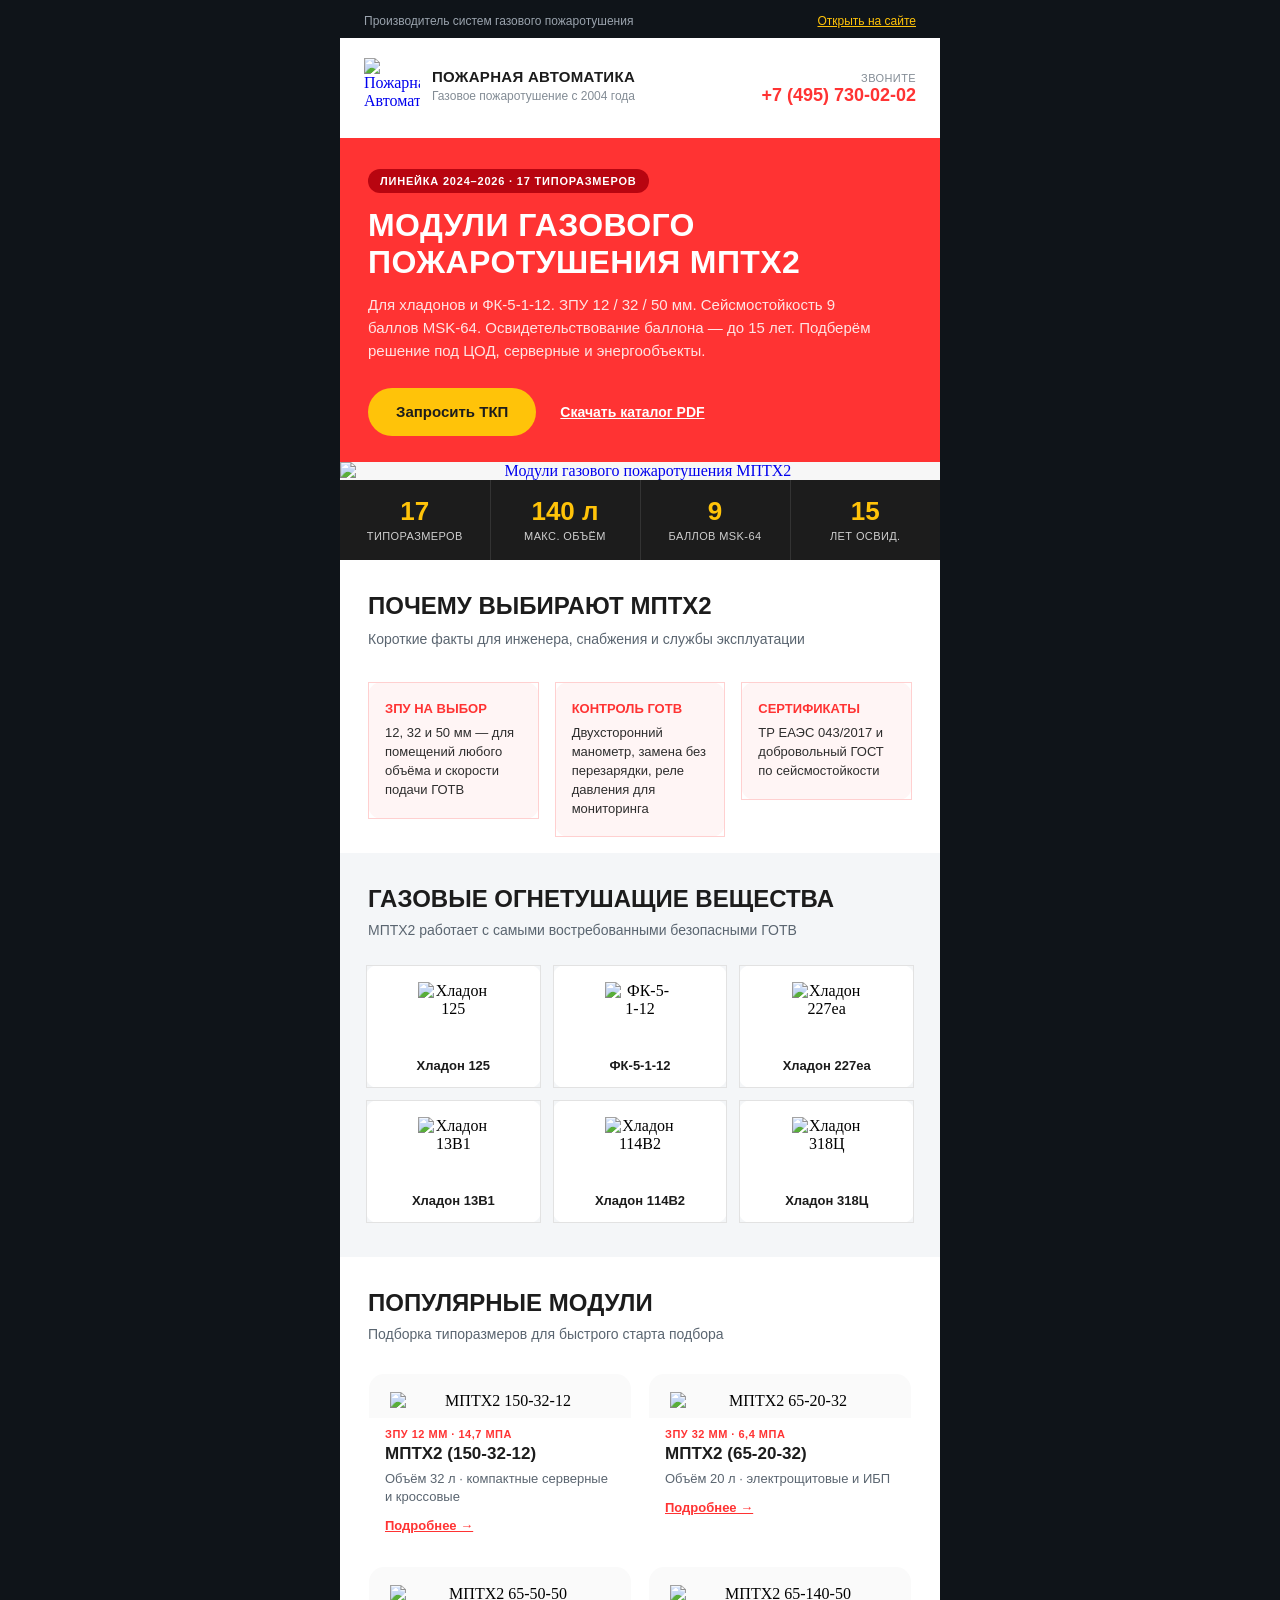
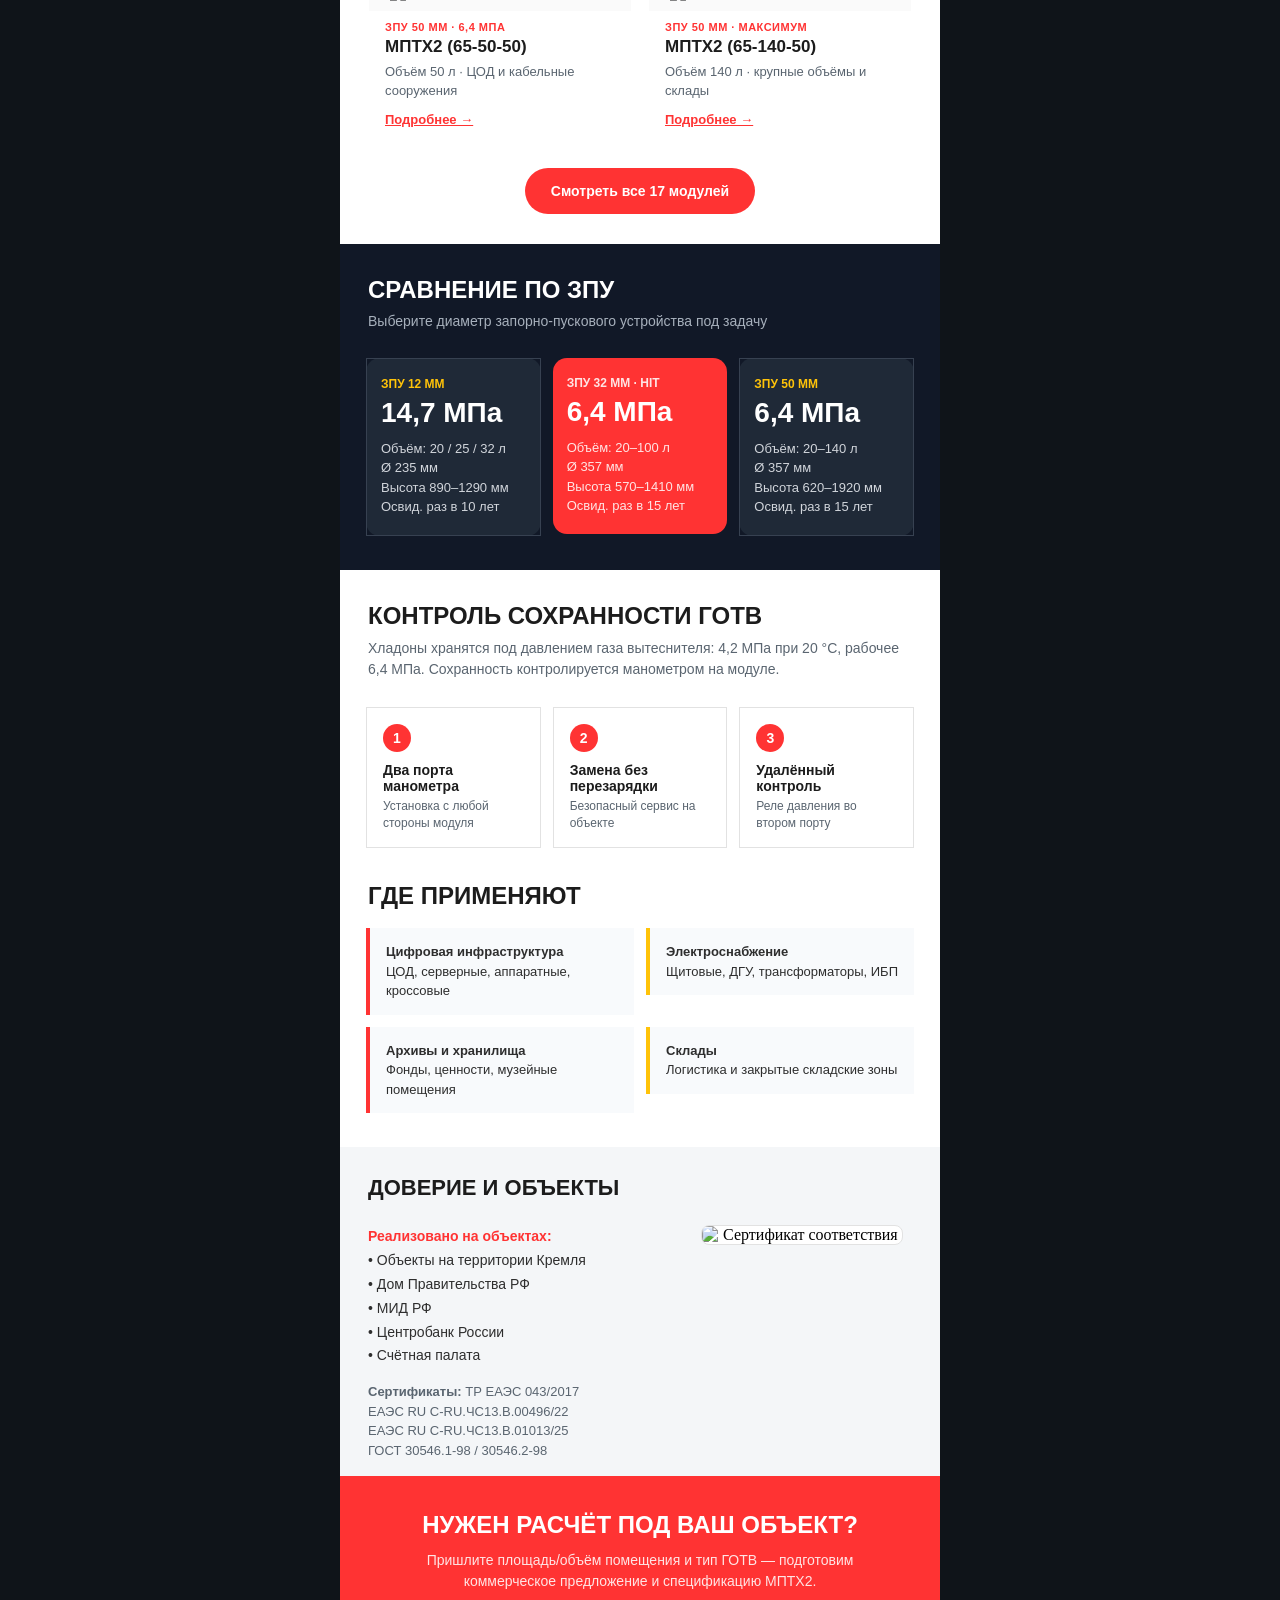
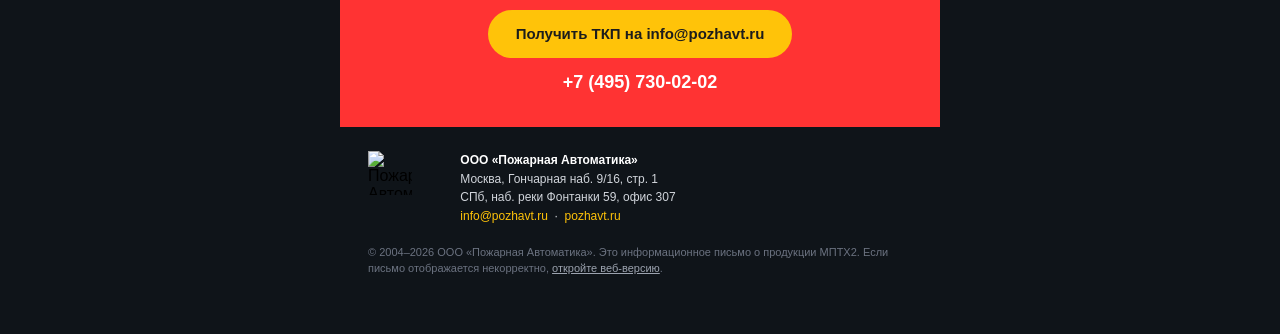
==== commit 0949e5de: "Rebuild premium Mail.ru email template with logo and rich content Replace sparse email draft with Li" ====
--- a/index.html
+++ b/index.html
@@ -1,563 +1,596 @@
-<!DOCTYPE html>
-<html lang="ru">
+<!DOCTYPE html PUBLIC "-//W3C//DTD XHTML 1.0 Transitional//EN" "http://www.w3.org/TR/xhtml1/DTD/xhtml1-transitional.dtd">
+<html xmlns="http://www.w3.org/1999/xhtml" xmlns:v="urn:schemas-microsoft-com:vml" xmlns:o="urn:schemas-microsoft-com:office:office" lang="ru">
 <head>
-  <meta charset="utf-8">
-  <meta name="viewport" content="width=device-width, initial-scale=1">
-  <title>Купить модуль газового пожаротушения МПТХ2 | Пожарная Автоматика</title>
-  <meta name="description" content="Модули МПТХ2 для систем газового пожаротушения на хладонах и ФК-5-1-12. Подбор типоразмера, технические характеристики, сертификаты.">
-  <link rel="canonical" href="https://pozhavt.ru/oborudovanie/mptkh2/">
-  <link rel="preload" href="https://pozhavt.ru/local/templates/pozharnaya-avtomatika/fonts/RobotoCondensed/bold/RobotoCondensed-Bold.woff2" as="font" type="font/woff2" crossorigin>
-  <link rel="preload" href="https://pozhavt.ru/local/templates/pozharnaya-avtomatika/fonts/Circe/regular/Circe-Regular.woff2" as="font" type="font/woff2" crossorigin>
-  <link rel="stylesheet" href="adapt.css">
+  <meta http-equiv="Content-Type" content="text/html; charset=UTF-8" />
+  <meta name="viewport" content="width=device-width, initial-scale=1.0" />
+  <meta http-equiv="X-UA-Compatible" content="IE=edge" />
+  <meta name="x-apple-disable-message-reformatting" />
+  <meta name="format-detection" content="telephone=no,date=no,address=no,email=no,url=no" />
+  <meta name="color-scheme" content="light only" />
+  <meta name="supported-color-schemes" content="light only" />
+  <title>МПТХ2 — модули газового пожаротушения | Пожарная Автоматика</title>
+  <!--[if mso]>
+  <noscript>
+    <xml>
+      <o:OfficeDocumentSettings>
+        <o:AllowPNG/>
+        <o:PixelsPerInch>96</o:PixelsPerInch>
+      </o:OfficeDocumentSettings>
+    </xml>
+  </noscript>
+  <style>
+    table { border-collapse: collapse; }
+    td, th { font-family: Arial, Helvetica, sans-serif !important; }
+  </style>
+  <![endif]-->
+  <style type="text/css">
+    html, body { margin:0 !important; padding:0 !important; height:100% !important; width:100% !important; }
+    * { -ms-text-size-adjust:100%; -webkit-text-size-adjust:100%; }
+    table, td { mso-table-lspace:0pt !important; mso-table-rspace:0pt !important; border-collapse:collapse !important; }
+    img { -ms-interpolation-mode:bicubic; border:0; outline:none; text-decoration:none; display:block; }
+    a { text-decoration:none; }
+    a[x-apple-data-detectors], #MessageViewBody a {
+      color:inherit !important; text-decoration:none !important;
+      font-size:inherit !important; font-family:inherit !important;
+      font-weight:inherit !important; line-height:inherit !important;
+    }
+    .im { color:inherit !important; }
+    u + #body a { color:inherit; text-decoration:none; font-size:inherit; font-family:inherit; font-weight:inherit; line-height:inherit; }
+
+    @media only screen and (max-width:620px) {
+      .email-shell { width:100% !important; max-width:100% !important; }
+      .fluid { width:100% !important; max-width:100% !important; height:auto !important; }
+      .stack { display:block !important; width:100% !important; max-width:100% !important; }
+      .center { text-align:center !important; }
+      .px { padding-left:16px !important; padding-right:16px !important; }
+      .hero-title { font-size:26px !important; line-height:1.2 !important; }
+      .h2 { font-size:22px !important; }
+      .btn a { display:block !important; width:100% !important; box-sizing:border-box !important; }
+      .hide-mobile { display:none !important; max-height:0 !important; overflow:hidden !important; mso-hide:all !important; }
+      .pt0-mobile { padding-top:0 !important; }
+    }
+  </style>
 </head>
-<body class="adapt-page">
-  <header class="a-header">
-    <div class="a-container a-header__inner">
-      <a class="a-logo" href="#top">
-        <img src="https://pozhavt.ru/local/templates/pozharnaya-avtomatika/img/svg/logo.svg" alt="Пожарная Автоматика" width="52" height="52">
-        <span>
-          <strong>ООО «Пожарная Автоматика»</strong>
-          <small>Газовое пожаротушение</small>
-        </span>
-      </a>
-      <button class="a-burger" type="button" aria-label="Меню" aria-expanded="false" id="burger">
-        <span></span><span></span><span></span>
-      </button>
-      <nav class="a-header__nav" id="headerNav">
-        <a href="#moduly">Модули</a>
-        <a href="#char">Характеристики</a>
-        <a href="#application">Применение</a>
-        <a href="#certs">Сертификаты</a>
-        <a href="#request">Заявка</a>
-      </nav>
-      <div class="a-header__contacts">
-        <a class="a-phone" href="tel:+74957300202">+7 (495) 730-02-02</a>
-        <a class="a-btn a-btn--outline" href="#request">Заказать звонок</a>
-      </div>
-    </div>
-  </header>
-
-  <main id="top">
-    <section class="a-hero">
-      <div class="a-hero__bg" aria-hidden="true">
-        <img src="https://pozhavt.ru/upload/dev2fun.imagecompress/webp/local/templates/pozharnaya-avtomatika/img/bg/smoke-product-detail-d.webp" alt="">
-      </div>
-      <div class="a-container a-hero__grid">
-        <div>
-          <p class="a-crumbs"><a href="https://pozhavt.ru/">Главная</a> / <a href="https://pozhavt.ru/oborudovanie/">Оборудование</a> / <span>МПТХ2</span></p>
-          <h1 class="a-hero__title">Модули газового пожаротушения <span>МПТХ2</span></h1>
-          <p class="a-hero__text">
-            Современные установки газового пожаротушения для хладонов и ФК-5-1-12.
-            Модули с ЗПУ 12, 32 и 50&nbsp;мм для помещений любого объёма.
-            Сертифицированы, сейсмостойкость 9 баллов MSK-64. Освидетельствование баллона — раз в 15 лет.
-          </p>
-          <div class="a-hero__actions">
-            <a class="a-btn a-btn--red" href="#request">Запросить ТКП</a>
-            <a class="a-btn a-btn--yellow" href="https://pozhavt.ru/upload/iblock/60b/sj430lhihm1stye79ck5c0vzic1d0d6g.pdf" target="_blank" rel="noopener">Загрузить каталог</a>
-          </div>
-          <ul class="a-hero__points">
-            <li>ЗПУ 12 / 32 / 50 мм</li>
-            <li>Объём 20–140 л</li>
-            <li>ГОСТ / ТР ЕАЭС</li>
-          </ul>
-        </div>
-        <div class="a-hero__visual">
-          <img src="https://pozhavt.ru/upload/dev2fun.imagecompress/webp/iblock/b2a/4501mdtep4vr8sbrs2i8vp11wnjva2hv.webp" alt="МПТХ2" width="480" height="640">
-        </div>
-      </div>
-    </section>
-
-    <nav class="a-sticky-nav" id="stickyNav" aria-label="Разделы страницы">
-      <div class="a-container a-sticky-nav__inner">
-        <a href="#substances">ГОТВ</a>
-        <a href="#moduly" class="is-active">Модули</a>
-        <a href="#char">Характеристики</a>
-        <a href="#control">Контроль</a>
-        <a href="#application">Применение</a>
-        <a href="#certs">Сертификаты</a>
-        <a href="#objects">Объекты</a>
-      </div>
-    </nav>
-
-    <section class="a-section" id="substances">
-      <div class="a-container">
-        <div class="a-section__head">
-          <h2>Газовые огнетушащие вещества</h2>
-          <p>Совместимые ГОТВ для линейки МПТХ2</p>
-        </div>
-        <div class="g-grid">
-          
-        <a class="g-card" href="https://pozhavt.ru/gotv/khladon-125/" target="_blank" rel="noopener">
-          <img src="https://pozhavt.ru/upload/dev2fun.imagecompress/webp/iblock/317/8tqdc1vqg0i1y425ivl7oc31b3kahc3n.webp" alt="Хладон 125" loading="lazy">
-          <span>Хладон 125</span>
-        </a>
-
-        <a class="g-card" href="https://pozhavt.ru/gotv/khladon-13v1/" target="_blank" rel="noopener">
-          <img src="https://pozhavt.ru/upload/dev2fun.imagecompress/webp/iblock/446/y7hk6msok2952wa15hmkm1oy26h8e36p.webp" alt="Хладон 13В1" loading="lazy">
-          <span>Хладон 13В1</span>
-        </a>
-
-        <a class="g-card" href="https://pozhavt.ru/gotv/fk-5-1-12/" target="_blank" rel="noopener">
-          <img src="https://pozhavt.ru/upload/dev2fun.imagecompress/webp/iblock/c9c/2nicf5ee9b7i6jw7sk0vc3ldc6kkmsek.webp" alt="ФК-5-1-12" loading="lazy">
-          <span>ФК-5-1-12</span>
-        </a>
-
-        <a class="g-card" href="https://pozhavt.ru/gotv/khladon-114v2/" target="_blank" rel="noopener">
-          <img src="https://pozhavt.ru/upload/dev2fun.imagecompress/webp/iblock/cc4/yluelie1igw5ylb23ebjlgbx7yhneame.webp" alt="Хладон 114В2" loading="lazy">
-          <span>Хладон 114В2</span>
-        </a>
-
-        <a class="g-card" href="https://pozhavt.ru/gotv/khladon-318ts/" target="_blank" rel="noopener">
-          <img src="https://pozhavt.ru/upload/dev2fun.imagecompress/webp/iblock/53b/428tl7h43owygqwexivywmroimxfpiwm.webp" alt="Хладон 318Ц" loading="lazy">
-          <span>Хладон 318Ц</span>
-        </a>
-
-        <a class="g-card" href="https://pozhavt.ru/gotv/khladon-227ea/" target="_blank" rel="noopener">
-          <img src="https://pozhavt.ru/upload/dev2fun.imagecompress/webp/iblock/b0a/pdk7tnb4bqj5ud5n7ebmwo1ssp5wl9y7.webp" alt="Хладон 227еа" loading="lazy">
-          <span>Хладон 227еа</span>
-        </a>
-        </div>
-      </div>
-    </section>
-
-    <section class="a-section a-section--alt" id="moduly">
-      <div class="a-container">
-        <div class="a-section__head a-section__head--row">
-          <div>
-            <h2>Модули газового пожаротушения</h2>
-            <p>Отсортируйте линейку по диаметру ЗПУ или объёму баллона</p>
-          </div>
-          <div class="a-toolbar">
-            <div class="a-filters" role="group" aria-label="Фильтр по ЗПУ">
-              <button type="button" class="is-active" data-filter="all">Все <em>17</em></button>
-              <button type="button" data-filter="12">ЗПУ 12</button>
-              <button type="button" data-filter="32">ЗПУ 32</button>
-              <button type="button" data-filter="50">ЗПУ 50</button>
-            </div>
-            <label class="a-sort">
-              Сортировка
-              <select id="sortSelect">
-                <option value="zpu-vol">ЗПУ → объём</option>
-                <option value="vol">По объёму</option>
-                <option value="series">По серии</option>
-              </select>
-            </label>
-          </div>
-        </div>
-        <p class="a-filter-hint" id="filterHint">Показаны все типоразмеры</p>
-        <div class="p-grid" id="productGrid">
-          
-        <article class="p-card" data-zpu="12" data-vol="20" data-series="150">
-          <a class="p-card__link" href="https://pozhavt.ru/moduly/modul-gazovogo-pozharotusheniya-mptkh2-150-20-12/" target="_blank" rel="noopener">
-            <div class="p-card__img"><img src="https://pozhavt.ru/upload/dev2fun.imagecompress/webp/iblock/e93/a6o797hyrigt6a33u56ji4i2qidhzdjo.webp" alt="Модуль газового пожаротушения МПТХ2 (150-20-12)" loading="lazy"></div>
-            <div class="p-card__body">
-              <span class="p-card__code">МПТХ2 (150-20-12)</span>
-              <ul class="p-card__meta">
-                <li><span>ЗПУ</span> 12 мм</li>
-                <li><span>Объём</span> 20 л</li>
-                <li><span>Серия</span> 150</li>
-              </ul>
-            </div>
-          </a>
-        </article>
-
-        <article class="p-card" data-zpu="12" data-vol="25" data-series="150">
-          <a class="p-card__link" href="https://pozhavt.ru/moduly/modul-gazovogo-pozharotusheniya-mptkh2-150-25-12/" target="_blank" rel="noopener">
-            <div class="p-card__img"><img src="https://pozhavt.ru/upload/dev2fun.imagecompress/webp/iblock/353/xn6ueeybv3987j7ib6pzfj9un7wauhva.webp" alt="Модуль газового пожаротушения МПТХ2 (150-25-12)" loading="lazy"></div>
-            <div class="p-card__body">
-              <span class="p-card__code">МПТХ2 (150-25-12)</span>
-              <ul class="p-card__meta">
-                <li><span>ЗПУ</span> 12 мм</li>
-                <li><span>Объём</span> 25 л</li>
-                <li><span>Серия</span> 150</li>
-              </ul>
-            </div>
-          </a>
-        </article>
-
-        <article class="p-card" data-zpu="12" data-vol="32" data-series="150">
-          <a class="p-card__link" href="https://pozhavt.ru/moduly/modul-gazovogo-pozharotusheniya-mptkh2-150-32-12/" target="_blank" rel="noopener">
-            <div class="p-card__img"><img src="https://pozhavt.ru/upload/dev2fun.imagecompress/webp/iblock/f97/z7twgxl8t6xg6nz65om1pmgqtcdhiyz2.webp" alt="Модуль газового пожаротушения МПТХ2 (150-32-12)" loading="lazy"></div>
-            <div class="p-card__body">
-              <span class="p-card__code">МПТХ2 (150-32-12)</span>
-              <ul class="p-card__meta">
-                <li><span>ЗПУ</span> 12 мм</li>
-                <li><span>Объём</span> 32 л</li>
-                <li><span>Серия</span> 150</li>
-              </ul>
-            </div>
-          </a>
-        </article>
-
-        <article class="p-card" data-zpu="32" data-vol="20" data-series="65">
-          <a class="p-card__link" href="https://pozhavt.ru/moduly/modul-gazovogo-pozharotusheniya-mptkh2-65-20-32/" target="_blank" rel="noopener">
-            <div class="p-card__img"><img src="https://pozhavt.ru/upload/dev2fun.imagecompress/webp/iblock/dea/2lcnepzzf2l0qug4qqi8d2lr3exbhro4.webp" alt="Модуль газового пожаротушения МПТХ2 (65-20-32)" loading="lazy"></div>
-            <div class="p-card__body">
-              <span class="p-card__code">МПТХ2 (65-20-32)</span>
-              <ul class="p-card__meta">
-                <li><span>ЗПУ</span> 32 мм</li>
-                <li><span>Объём</span> 20 л</li>
-                <li><span>Серия</span> 65</li>
-              </ul>
-            </div>
-          </a>
-        </article>
-
-        <article class="p-card" data-zpu="32" data-vol="40" data-series="65">
-          <a class="p-card__link" href="https://pozhavt.ru/moduly/modul-gazovogo-pozharotusheniya-mptkh2-65-40-32/" target="_blank" rel="noopener">
-            <div class="p-card__img"><img src="https://pozhavt.ru/upload/dev2fun.imagecompress/webp/iblock/cde/2wcrcm3l6z68amuxykgyani8808ch97d.webp" alt="Модуль газового пожаротушения МПТХ2 (65-40-32)" loading="lazy"></div>
-            <div class="p-card__body">
-              <span class="p-card__code">МПТХ2 (65-40-32)</span>
-              <ul class="p-card__meta">
-                <li><span>ЗПУ</span> 32 мм</li>
-                <li><span>Объём</span> 40 л</li>
-                <li><span>Серия</span> 65</li>
-              </ul>
-            </div>
-          </a>
-        </article>
-
-        <article class="p-card" data-zpu="32" data-vol="50" data-series="65">
-          <a class="p-card__link" href="https://pozhavt.ru/moduly/modul-gazovogo-pozharotusheniya-mptkh2-65-50-32/" target="_blank" rel="noopener">
-            <div class="p-card__img"><img src="https://pozhavt.ru/upload/dev2fun.imagecompress/webp/iblock/548/0ioauum6mordbv3db86kooq72877r4vx.webp" alt="Модуль газового пожаротушения МПТХ2 (65-50-32)" loading="lazy"></div>
-            <div class="p-card__body">
-              <span class="p-card__code">МПТХ2 (65-50-32)</span>
-              <ul class="p-card__meta">
-                <li><span>ЗПУ</span> 32 мм</li>
-                <li><span>Объём</span> 50 л</li>
-                <li><span>Серия</span> 65</li>
-              </ul>
-            </div>
-          </a>
-        </article>
-
-        <article class="p-card" data-zpu="32" data-vol="60" data-series="65">
-          <a class="p-card__link" href="https://pozhavt.ru/moduly/modul-gazovogo-pozharotusheniya-mptkh2-65-60-32/" target="_blank" rel="noopener">
-            <div class="p-card__img"><img src="https://pozhavt.ru/upload/dev2fun.imagecompress/webp/iblock/41a/in1x0irif9dimnth971ybaj2rzcpu0v4.webp" alt="Модуль газового пожаротушения МПТХ2 (65-60-32)" loading="lazy"></div>
-            <div class="p-card__body">
-              <span class="p-card__code">МПТХ2 (65-60-32)</span>
-              <ul class="p-card__meta">
-                <li><span>ЗПУ</span> 32 мм</li>
-                <li><span>Объём</span> 60 л</li>
-                <li><span>Серия</span> 65</li>
-              </ul>
-            </div>
-          </a>
-        </article>
-
-        <article class="p-card" data-zpu="32" data-vol="80" data-series="65">
-          <a class="p-card__link" href="https://pozhavt.ru/moduly/modul-gazovogo-pozharotusheniya-mptkh2-65-80-32/" target="_blank" rel="noopener">
-            <div class="p-card__img"><img src="https://pozhavt.ru/upload/dev2fun.imagecompress/webp/iblock/30c/l1s438u953bqjwamougin1trtdgggs3k.webp" alt="Модуль газового пожаротушения МПТХ2 (65-80-32)" loading="lazy"></div>
-            <div class="p-card__body">
-              <span class="p-card__code">МПТХ2 (65-80-32)</span>
-              <ul class="p-card__meta">
-                <li><span>ЗПУ</span> 32 мм</li>
-                <li><span>Объём</span> 80 л</li>
-                <li><span>Серия</span> 65</li>
-              </ul>
-            </div>
-          </a>
-        </article>
-
-        <article class="p-card" data-zpu="32" data-vol="100" data-series="65">
-          <a class="p-card__link" href="https://pozhavt.ru/moduly/modul-gazovogo-pozharotusheniya-mptkh2-65-100-32/" target="_blank" rel="noopener">
-            <div class="p-card__img"><img src="https://pozhavt.ru/upload/dev2fun.imagecompress/webp/iblock/3aa/9grtabyzs6q1vvq4o5rbdtf3hiilrhr0.webp" alt="Модуль газового пожаротушения МПТХ2 (65-100-32)" loading="lazy"></div>
-            <div class="p-card__body">
-              <span class="p-card__code">МПТХ2 (65-100-32)</span>
-              <ul class="p-card__meta">
-                <li><span>ЗПУ</span> 32 мм</li>
-                <li><span>Объём</span> 100 л</li>
-                <li><span>Серия</span> 65</li>
-              </ul>
-            </div>
-          </a>
-        </article>
-
-        <article class="p-card" data-zpu="50" data-vol="20" data-series="65">
-          <a class="p-card__link" href="https://pozhavt.ru/moduly/modul-gazovogo-pozharotusheniya-mptkh2-65-20-50/" target="_blank" rel="noopener">
-            <div class="p-card__img"><img src="https://pozhavt.ru/upload/dev2fun.imagecompress/webp/iblock/a67/tb5l464y0jeg5v48k56ducb136ln8ca4.webp" alt="Модуль газового пожаротушения МПТХ2 (65-20-50)" loading="lazy"></div>
-            <div class="p-card__body">
-              <span class="p-card__code">МПТХ2 (65-20-50)</span>
-              <ul class="p-card__meta">
-                <li><span>ЗПУ</span> 50 мм</li>
-                <li><span>Объём</span> 20 л</li>
-                <li><span>Серия</span> 65</li>
-              </ul>
-            </div>
-          </a>
-        </article>
-
-        <article class="p-card" data-zpu="50" data-vol="40" data-series="65">
-          <a class="p-card__link" href="https://pozhavt.ru/moduly/modul-gazovogo-pozharotusheniya-mptkh2-65-40-50/" target="_blank" rel="noopener">
-            <div class="p-card__img"><img src="https://pozhavt.ru/upload/dev2fun.imagecompress/webp/iblock/54b/zqouvnw7isa4noqk45bjzpis20oh8ou2.webp" alt="Модуль газового пожаротушения МПТХ2 (65-40-50)" loading="lazy"></div>
-            <div class="p-card__body">
-              <span class="p-card__code">МПТХ2 (65-40-50)</span>
-              <ul class="p-card__meta">
-                <li><span>ЗПУ</span> 50 мм</li>
-                <li><span>Объём</span> 40 л</li>
-                <li><span>Серия</span> 65</li>
-              </ul>
-            </div>
-          </a>
-        </article>
-
-        <article class="p-card" data-zpu="50" data-vol="50" data-series="65">
-          <a class="p-card__link" href="https://pozhavt.ru/moduly/modul-gazovogo-pozharotusheniya-mptkh2-65-50-50/" target="_blank" rel="noopener">
-            <div class="p-card__img"><img src="https://pozhavt.ru/upload/dev2fun.imagecompress/webp/iblock/b46/8ntsyq8l6w4hle9qx4nv223s366wumpo.webp" alt="Модуль газового пожаротушения МПТХ2 (65-50-50)" loading="lazy"></div>
-            <div class="p-card__body">
-              <span class="p-card__code">МПТХ2 (65-50-50)</span>
-              <ul class="p-card__meta">
-                <li><span>ЗПУ</span> 50 мм</li>
-                <li><span>Объём</span> 50 л</li>
-                <li><span>Серия</span> 65</li>
-              </ul>
-            </div>
-          </a>
-        </article>
-
-        <article class="p-card" data-zpu="50" data-vol="60" data-series="65">
-          <a class="p-card__link" href="https://pozhavt.ru/moduly/modul-gazovogo-pozharotusheniya-mptkh2-65-60-50/" target="_blank" rel="noopener">
-            <div class="p-card__img"><img src="https://pozhavt.ru/upload/dev2fun.imagecompress/webp/iblock/293/onscbul3cpsgtm0cyto4oyei6n20iycm.webp" alt="Модуль газового пожаротушения МПТХ2 (65-60-50)" loading="lazy"></div>
-            <div class="p-card__body">
-              <span class="p-card__code">МПТХ2 (65-60-50)</span>
-              <ul class="p-card__meta">
-                <li><span>ЗПУ</span> 50 мм</li>
-                <li><span>Объём</span> 60 л</li>
-                <li><span>Серия</span> 65</li>
-              </ul>
-            </div>
-          </a>
-        </article>
-
-        <article class="p-card" data-zpu="50" data-vol="80" data-series="65">
-          <a class="p-card__link" href="https://pozhavt.ru/moduly/modul-gazovogo-pozharotusheniya-mptkh2-65-80-50/" target="_blank" rel="noopener">
-            <div class="p-card__img"><img src="https://pozhavt.ru/upload/dev2fun.imagecompress/webp/iblock/3b7/u9fnwn8zri9riotzgi3h82abiyq7rbgq.webp" alt="Модуль газового пожаротушения МПТХ2 (65-80-50)" loading="lazy"></div>
-            <div class="p-card__body">
-              <span class="p-card__code">МПТХ2 (65-80-50)</span>
-              <ul class="p-card__meta">
-                <li><span>ЗПУ</span> 50 мм</li>
-                <li><span>Объём</span> 80 л</li>
-                <li><span>Серия</span> 65</li>
-              </ul>
-            </div>
-          </a>
-        </article>
-
-        <article class="p-card" data-zpu="50" data-vol="100" data-series="65">
-          <a class="p-card__link" href="https://pozhavt.ru/moduly/modul-gazovogo-pozharotusheniya-mptkh2-65-100-50/" target="_blank" rel="noopener">
-            <div class="p-card__img"><img src="https://pozhavt.ru/upload/dev2fun.imagecompress/webp/iblock/a5c/icsxtfa0eyvstme9ys180x6d6elbvvuf.webp" alt="Модуль газового пожаротушения МПТХ2 (65-100-50)" loading="lazy"></div>
-            <div class="p-card__body">
-              <span class="p-card__code">МПТХ2 (65-100-50)</span>
-              <ul class="p-card__meta">
-                <li><span>ЗПУ</span> 50 мм</li>
-                <li><span>Объём</span> 100 л</li>
-                <li><span>Серия</span> 65</li>
-              </ul>
-            </div>
-          </a>
-        </article>
-
-        <article class="p-card" data-zpu="50" data-vol="120" data-series="65">
-          <a class="p-card__link" href="https://pozhavt.ru/moduly/modul-gazovogo-pozharotusheniya-mptkh2-65-120-50/" target="_blank" rel="noopener">
-            <div class="p-card__img"><img src="https://pozhavt.ru/upload/dev2fun.imagecompress/webp/iblock/b0e/o4oiv35m94am5hzr6bm48r3oqfsm0g9y.webp" alt="Модуль газового пожаротушения МПТХ2 (65-120-50)" loading="lazy"></div>
-            <div class="p-card__body">
-              <span class="p-card__code">МПТХ2 (65-120-50)</span>
-              <ul class="p-card__meta">
-                <li><span>ЗПУ</span> 50 мм</li>
-                <li><span>Объём</span> 120 л</li>
-                <li><span>Серия</span> 65</li>
-              </ul>
-            </div>
-          </a>
-        </article>
-
-        <article class="p-card" data-zpu="50" data-vol="140" data-series="65">
-          <a class="p-card__link" href="https://pozhavt.ru/moduly/modul-gazovogo-pozharotusheniya-mptkh2-65-140-50/" target="_blank" rel="noopener">
-            <div class="p-card__img"><img src="https://pozhavt.ru/upload/dev2fun.imagecompress/webp/iblock/581/3b1hituh0hevvqvfdwmkm9l4t9iqiuzd.webp" alt="Модуль газового пожаротушения МПТХ2 (65-140-50)" loading="lazy"></div>
-            <div class="p-card__body">
-              <span class="p-card__code">МПТХ2 (65-140-50)</span>
-              <ul class="p-card__meta">
-                <li><span>ЗПУ</span> 50 мм</li>
-                <li><span>Объём</span> 140 л</li>
-                <li><span>Серия</span> 65</li>
-              </ul>
-            </div>
-          </a>
-        </article>
-        </div>
-      </div>
-    </section>
-
-    <section class="a-section" id="char">
-      <div class="a-container">
-        <div class="a-section__head">
-          <h2>Технические характеристики</h2>
-          <p>Сравнение исполнений по диаметру запорно-пускового устройства</p>
-        </div>
-        <div class="a-table-wrap">
-          <table class="a-table">
-            <thead>
-              <tr>
-                <th>Параметр</th>
-                <th>ЗПУ 12 мм</th>
-                <th>ЗПУ 32 мм</th>
-                <th>ЗПУ 50 мм</th>
-              </tr>
-            </thead>
-            <tbody>
-              <tr><td>Рабочее давление</td><td>14,7 МПа</td><td>6,4 МПа</td><td>6,4 МПа</td></tr>
-              <tr><td>Вместимость баллона</td><td>20, 25, 32 л</td><td>20, 40, 50, 60, 80, 100 л</td><td>20, 40, 50, 60, 80, 100, 120, 140 л</td></tr>
-              <tr><td>Диаметр ЗПУ</td><td>12 мм</td><td>32 мм</td><td>50 мм</td></tr>
-              <tr><td>Рабочая температура</td><td>−20…+50 °C</td><td>−20…+50 °C</td><td>−20…+50 °C</td></tr>
-              <tr><td>Освидетельствование</td><td>Раз в 10 лет</td><td>Раз в 15 лет</td><td>Раз в 15 лет</td></tr>
-              <tr><td>Диаметр</td><td>235 мм</td><td>357 мм</td><td>357 мм</td></tr>
-              <tr><td>Высота</td><td>890–1290 мм</td><td>570–1410 мм</td><td>620–1920 мм</td></tr>
-            </tbody>
-          </table>
-        </div>
-      </div>
-    </section>
-
-    <section class="a-section a-section--alt" id="control">
-      <div class="a-container">
-        <div class="a-section__head">
-          <h2>Контроль сохранности</h2>
-          <p>Хладоны хранятся под давлением газа вытеснителя. При 20&nbsp;°C — 4,2&nbsp;МПа, рабочее — 6,4&nbsp;МПа. Контроль — по манометру на модуле.</p>
-        </div>
-        <div class="c-grid">
-          <article class="c-card">
-            <img src="https://pozhavt.ru/local/templates/pozharnaya-avtomatika/img/control1.svg" alt="" width="56" height="56">
-            <h3>Двухсторонний порт</h3>
-            <p>Манометр можно установить с любой стороны модуля для удобного визуального контроля.</p>
-          </article>
-          <article class="c-card">
-            <img src="https://pozhavt.ru/local/templates/pozharnaya-avtomatika/img/control2.svg" alt="" width="56" height="56">
-            <h3>Замена без перезарядки</h3>
-            <p>Безопасная замена манометра на объекте без перезарядки модуля.</p>
-          </article>
-          <article class="c-card">
-            <img src="https://pozhavt.ru/local/templates/pozharnaya-avtomatika/img/control3.svg" alt="" width="56" height="56">
-            <h3>Удалённый контроль</h3>
-            <p>Реле давления во втором порту — для удалённого контроля сохранности ГОТВ.</p>
-          </article>
-        </div>
-      </div>
-    </section>
-
-    <section class="a-section" id="application">
-      <div class="a-container">
-        <div class="a-section__head">
-          <h2>Применение</h2>
-        </div>
-        <div class="app-grid">
-          <article class="app-card">
-            <h3>Цифровая инфраструктура</h3>
-            <ul>
-              <li>Центры обработки данных (ЦОД)</li>
-              <li>Серверные</li>
-              <li>Аппаратные</li>
-              <li>Кроссовые</li>
-            </ul>
-          </article>
-          <article class="app-card">
-            <h3>Электроснабжение</h3>
-            <ul>
-              <li>Электрощитовые</li>
-              <li>Дизель-генераторы</li>
-              <li>Трансформаторы</li>
-              <li>Аккумуляторные, ИБП</li>
-              <li>Кабельные сооружения</li>
-            </ul>
-          </article>
-          <article class="app-card app-card--simple"><h3>Архивы и хранилища</h3></article>
-          <article class="app-card app-card--simple"><h3>Складские помещения</h3></article>
-        </div>
-      </div>
-    </section>
-
-    <section class="a-section a-section--alt" id="certs">
-      <div class="a-container certs-layout">
-        <div>
-          <div class="a-section__head">
-            <h2>Сертификаты</h2>
-          </div>
-          <ul class="cert-list">
-            <li>
-              <strong>Сертификат соответствия ТР ЕАЭС 043/2017</strong>
-              <span>ЕАЭС RU С-RU.ЧС13.В.00496/22</span>
-              <span class="muted">14.03.2022 – 14.03.2027</span>
-            </li>
-            <li>
-              <strong>Сертификат соответствия ТР ЕАЭС 043/2017</strong>
-              <span>ЕАЭС RU С-RU.ЧС13.В.01013/25</span>
-              <span class="muted">16.06.2025 – 15.06.2030</span>
-            </li>
-            <li>
-              <strong>Добровольный сертификат ГОСТ 30546.1-98, ГОСТ 30546.2-98</strong>
-              <span>РОСС RU.11НА99.Н00921</span>
-              <span class="muted">27.07.2023 – 26.07.2026</span>
-            </li>
-          </ul>
-        </div>
-        <figure class="cert-figure">
-          <img src="https://pozhavt.ru/upload/dev2fun.imagecompress/webp/iblock/e2e/pa6yt04524qw7wdin7ggfrt1oy5lkjg5.webp" alt="Сертификат соответствия" loading="lazy">
-        </figure>
-      </div>
-    </section>
-
-    <section class="a-section" id="objects">
-      <div class="a-container">
-        <div class="a-section__head">
-          <h2>Реализованные объекты</h2>
-        </div>
-        <div class="obj-grid">
-          <div>Объекты на территории Кремля</div>
-          <div>Дом Правительства РФ</div>
-          <div>МИД РФ</div>
-          <div>Центробанк России</div>
-          <div>Счётная палата</div>
-        </div>
-      </div>
-    </section>
-
-    <section class="a-section a-section--request" id="request">
-      <div class="a-container request-grid">
-        <div>
-          <h2>Запрос коммерческого предложения</h2>
-          <p>Подберём типоразмер МПТХ2 и подготовим ТКП под ваш объект.</p>
-          <p class="request-contacts"><a href="tel:+74957300202">+7 (495) 730-02-02</a><br><a href="mailto:info@pozhavt.ru">info@pozhavt.ru</a></p>
-        </div>
-        <form class="a-form" id="requestForm">
-          <label>Имя<input name="name" required placeholder="Как к вам обращаться"></label>
-          <label>Телефон<input type="tel" name="phone" required placeholder="+7 (___) ___-__-__"></label>
-          <label>Email<input type="email" name="email" placeholder="mail@company.ru"></label>
-          <label class="full">Комментарий<textarea name="comment" rows="3" placeholder="Объём помещения, тип ГОТВ, сроки"></textarea></label>
-          <button class="a-btn a-btn--red" type="submit">Отправить заявку</button>
-        </form>
-      </div>
-    </section>
-  </main>
-
-  <footer class="a-footer">
-    <div class="a-container a-footer__inner">
-      <div>
-        <p class="a-footer__copy">© 2004 – 2026 ООО «Пожарная Автоматика». Газовое пожаротушение</p>
-        <p class="muted">Адаптированная версия страницы <a href="https://pozhavt.ru/oborudovanie/mptkh2/" target="_blank" rel="noopener">pozhavt.ru/oborudovanie/mptkh2/</a></p>
-      </div>
-      <div>
-        <a href="tel:+74957300202">+7 (495) 730-02-02</a>
-        <a href="mailto:info@pozhavt.ru">info@pozhavt.ru</a>
-      </div>
-      <div>
-        <p><strong>Москва:</strong> Гончарная наб. 9/16, стр. 1</p>
-        <p><strong>Санкт-Петербург:</strong> наб. реки Фонтанки 59, офис 307</p>
-      </div>
-    </div>
-  </footer>
-
-  <button class="a-top" type="button" id="toTop" aria-label="Наверх">↑</button>
-  <div class="a-toast" id="toast" hidden>Заявка отправлена</div>
-
-  <script src="adapt.js"></script>
+<body id="body" bgcolor="#0f1419" style="margin:0;padding:0;background-color:#0f1419;width:100%;">
+  <!-- Preheader -->
+  <div style="display:none;font-size:1px;line-height:1px;max-height:0;max-width:0;opacity:0;overflow:hidden;mso-hide:all;color:#0f1419;">
+    МПТХ2: ЗПУ 12/32/50 мм · 20–140 л · 9 баллов MSK-64 · сертификаты ТР ЕАЭС. Запросите ТКП за 1 день.
+    &#847;&zwnj;&nbsp;&#847;&zwnj;&nbsp;&#847;&zwnj;&nbsp;&#847;&zwnj;&nbsp;&#847;&zwnj;&nbsp;&#847;&zwnj;&nbsp;&#847;&zwnj;&nbsp;&#847;&zwnj;&nbsp;&#847;&zwnj;&nbsp;&#847;&zwnj;&nbsp;&#847;&zwnj;&nbsp;&#847;&zwnj;&nbsp;&#847;&zwnj;&nbsp;
+  </div>
+
+  <table role="presentation" width="100%" cellpadding="0" cellspacing="0" border="0" bgcolor="#0f1419" style="background-color:#0f1419;margin:0;padding:0;width:100%;">
+    <tr>
+      <td align="center" valign="top" style="padding:0;">
+
+        <!-- Top utility bar -->
+        <table role="presentation" class="email-shell" width="600" cellpadding="0" cellspacing="0" border="0" style="width:600px;max-width:600px;">
+          <tr>
+            <td class="px" style="padding:14px 24px 10px;font-family:Arial,Helvetica,sans-serif;font-size:12px;color:#9aa3ad;">
+              <table role="presentation" width="100%" cellpadding="0" cellspacing="0" border="0">
+                <tr>
+                  <td class="stack center" style="font-size:12px;color:#9aa3ad;">
+                    Производитель систем газового пожаротушения
+                  </td>
+                  <td class="stack center" align="right" style="font-size:12px;">
+                    <a href="https://pozhavt.ru/oborudovanie/mptkh2/" style="color:#ffc309;text-decoration:underline;">Открыть на сайте</a>
+                  </td>
+                </tr>
+              </table>
+            </td>
+          </tr>
+        </table>
+
+        <!-- Logo header -->
+        <table role="presentation" class="email-shell" width="600" cellpadding="0" cellspacing="0" border="0" bgcolor="#ffffff" style="width:600px;max-width:600px;background-color:#ffffff;">
+          <tr>
+            <td class="px" style="padding:20px 24px 16px;border-bottom:3px solid #FF3333;">
+              <table role="presentation" width="100%" cellpadding="0" cellspacing="0" border="0">
+                <tr>
+                  <td valign="middle" class="stack center" style="padding-bottom:8px;">
+                    <a href="https://pozhavt.ru/" style="text-decoration:none;">
+                      <table role="presentation" cellpadding="0" cellspacing="0" border="0" style="margin:0 auto 0 0;">
+                        <tr>
+                          <td valign="middle" style="padding-right:12px;">
+                            <img src="https://raw.githubusercontent.com/alexkotbratka-ops/cursor-test/cursor/mptkh2-product-page-04a0/email-assets/logo.png" width="56" height="56" alt="Пожарная Автоматика" style="width:56px;height:56px;border:0;display:block;" />
+                          </td>
+                          <td valign="middle" style="font-family:Arial,Helvetica,sans-serif;">
+                            <div style="font-size:15px;font-weight:bold;color:#1c1c1c;line-height:1.2;text-transform:uppercase;letter-spacing:0.3px;">Пожарная Автоматика</div>
+                            <div style="font-size:12px;color:#838c95;line-height:1.3;padding-top:3px;">Газовое пожаротушение с 2004 года</div>
+                          </td>
+                        </tr>
+                      </table>
+                    </a>
+                  </td>
+                  <td valign="middle" align="right" class="stack center" style="font-family:Arial,Helvetica,sans-serif;">
+                    <div style="font-size:11px;color:#838c95;text-transform:uppercase;letter-spacing:0.4px;">Звоните</div>
+                    <a href="tel:+74957300202" style="font-size:18px;font-weight:bold;color:#FF3333;text-decoration:none;line-height:1.3;">+7 (495) 730-02-02</a>
+                  </td>
+                </tr>
+              </table>
+            </td>
+          </tr>
+        </table>
+
+        <!-- Hero band -->
+        <table role="presentation" class="email-shell" width="600" cellpadding="0" cellspacing="0" border="0" bgcolor="#FF3333" style="width:600px;max-width:600px;background-color:#FF3333;">
+          <tr>
+            <td class="px" style="padding:28px 28px 8px;font-family:Arial,Helvetica,sans-serif;color:#ffffff;">
+              <div style="display:inline-block;background-color:#b80510;color:#ffffff;font-size:11px;font-weight:bold;letter-spacing:0.8px;text-transform:uppercase;padding:6px 12px;border-radius:20px;margin-bottom:14px;">
+                Линейка 2024–2026 · 17 типоразмеров
+              </div>
+              <div class="hero-title" style="font-size:32px;line-height:1.15;font-weight:bold;text-transform:uppercase;letter-spacing:0.4px;margin:0 0 12px;">
+                Модули газового<br/>пожаротушения МПТХ2
+              </div>
+              <div style="font-size:15px;line-height:1.55;color:#ffe4e4;max-width:520px;">
+                Для хладонов и ФК-5-1-12. ЗПУ 12 / 32 / 50&nbsp;мм. Сейсмостойкость 9 баллов MSK-64.
+                Освидетельствование баллона — до 15 лет. Подберём решение под ЦОД, серверные и энергообъекты.
+              </div>
+            </td>
+          </tr>
+          <tr>
+            <td class="px btn" style="padding:18px 28px 26px;">
+              <!--[if mso]>
+              <v:roundrect xmlns:v="urn:schemas-microsoft-com:vml" href="mailto:info@pozhavt.ru?subject=%D0%97%D0%B0%D0%BF%D1%80%D0%BE%D1%81%20%D0%A2%D0%9A%D0%9F%20%D0%9C%D0%9F%D0%A2%D0%A52" style="height:48px;v-text-anchor:middle;width:220px;" arcsize="50%" stroke="f" fillcolor="#FFC309">
+                <w:anchorlock/>
+                <center style="color:#1c1c1c;font-family:Arial,sans-serif;font-size:15px;font-weight:bold;">Запросить ТКП</center>
+              </v:roundrect>
+              <![endif]-->
+              <!--[if !mso]><!-- -->
+              <a href="mailto:info@pozhavt.ru?subject=%D0%97%D0%B0%D0%BF%D1%80%D0%BE%D1%81%20%D0%A2%D0%9A%D0%9F%20%D0%9C%D0%9F%D0%A2%D0%A52" style="display:inline-block;background-color:#FFC309;color:#1c1c1c;font-family:Arial,Helvetica,sans-serif;font-size:15px;font-weight:bold;line-height:48px;text-align:center;text-decoration:none;padding:0 28px;border-radius:24px;mso-padding-alt:0;">Запросить ТКП</a>
+              <!--<![endif]-->
+              &nbsp;&nbsp;
+              <!--[if !mso]><!-- -->
+              <a href="https://pozhavt.ru/upload/iblock/60b/sj430lhihm1stye79ck5c0vzic1d0d6g.pdf" style="display:inline-block;background-color:transparent;color:#ffffff;font-family:Arial,Helvetica,sans-serif;font-size:14px;font-weight:bold;line-height:44px;text-align:center;text-decoration:underline;padding:0 8px;">Скачать каталог PDF</a>
+              <!--<![endif]-->
+            </td>
+          </tr>
+        </table>
+
+        <!-- Hero image -->
+        <table role="presentation" class="email-shell" width="600" cellpadding="0" cellspacing="0" border="0" bgcolor="#ffffff" style="width:600px;max-width:600px;background-color:#ffffff;">
+          <tr>
+            <td align="center" style="padding:0;background-color:#f7f7f7;">
+              <a href="https://pozhavt.ru/oborudovanie/mptkh2/" style="text-decoration:none;">
+                <img class="fluid" src="https://raw.githubusercontent.com/alexkotbratka-ops/cursor-test/cursor/mptkh2-product-page-04a0/email-assets/hero.jpg" width="600" alt="Модули газового пожаротушения МПТХ2" style="width:100%;max-width:600px;height:auto;border:0;display:block;" />
+              </a>
+            </td>
+          </tr>
+        </table>
+
+        <!-- Stats -->
+        <table role="presentation" class="email-shell" width="600" cellpadding="0" cellspacing="0" border="0" bgcolor="#1c1c1c" style="width:600px;max-width:600px;background-color:#1c1c1c;">
+          <tr>
+            <td class="stack" width="25%" align="center" style="padding:18px 8px;font-family:Arial,Helvetica,sans-serif;border-right:1px solid #333;">
+              <div style="font-size:26px;font-weight:bold;color:#FFC309;line-height:1;">17</div>
+              <div style="font-size:11px;color:#cfcfcf;text-transform:uppercase;padding-top:6px;letter-spacing:0.4px;">типоразмеров</div>
+            </td>
+            <td class="stack" width="25%" align="center" style="padding:18px 8px;font-family:Arial,Helvetica,sans-serif;border-right:1px solid #333;">
+              <div style="font-size:26px;font-weight:bold;color:#FFC309;line-height:1;">140 л</div>
+              <div style="font-size:11px;color:#cfcfcf;text-transform:uppercase;padding-top:6px;letter-spacing:0.4px;">макс. объём</div>
+            </td>
+            <td class="stack" width="25%" align="center" style="padding:18px 8px;font-family:Arial,Helvetica,sans-serif;border-right:1px solid #333;">
+              <div style="font-size:26px;font-weight:bold;color:#FFC309;line-height:1;">9</div>
+              <div style="font-size:11px;color:#cfcfcf;text-transform:uppercase;padding-top:6px;letter-spacing:0.4px;">баллов MSK-64</div>
+            </td>
+            <td class="stack" width="25%" align="center" style="padding:18px 8px;font-family:Arial,Helvetica,sans-serif;">
+              <div style="font-size:26px;font-weight:bold;color:#FFC309;line-height:1;">15</div>
+              <div style="font-size:11px;color:#cfcfcf;text-transform:uppercase;padding-top:6px;letter-spacing:0.4px;">лет освид.</div>
+            </td>
+          </tr>
+        </table>
+
+        <!-- Why -->
+        <table role="presentation" class="email-shell" width="600" cellpadding="0" cellspacing="0" border="0" bgcolor="#ffffff" style="width:600px;max-width:600px;background-color:#ffffff;">
+          <tr>
+            <td class="px" style="padding:32px 28px 8px;font-family:Arial,Helvetica,sans-serif;">
+              <div class="h2" style="font-size:24px;font-weight:bold;color:#1c1c1c;text-transform:uppercase;line-height:1.2;margin:0 0 8px;">Почему выбирают МПТХ2</div>
+              <div style="font-size:14px;color:#5a6570;line-height:1.5;">Короткие факты для инженера, снабжения и службы эксплуатации</div>
+            </td>
+          </tr>
+          <tr>
+            <td class="px" style="padding:16px 20px 8px;">
+              <table role="presentation" width="100%" cellpadding="0" cellspacing="0" border="0">
+                <tr>
+                  <td class="stack" width="33.33%" valign="top" style="padding:8px;">
+                    <table role="presentation" width="100%" cellpadding="0" cellspacing="0" border="0" bgcolor="#fff5f5" style="background-color:#fff5f5;border:1px solid #ffd0d0;border-radius:14px;">
+                      <tr><td style="padding:18px 16px;font-family:Arial,Helvetica,sans-serif;">
+                        <div style="font-size:13px;font-weight:bold;color:#FF3333;text-transform:uppercase;margin-bottom:8px;">ЗПУ на выбор</div>
+                        <div style="font-size:13px;color:#2e2e2e;line-height:1.45;">12, 32 и 50&nbsp;мм — для помещений любого объёма и скорости подачи ГОТВ</div>
+                      </td></tr>
+                    </table>
+                  </td>
+                  <td class="stack" width="33.33%" valign="top" style="padding:8px;">
+                    <table role="presentation" width="100%" cellpadding="0" cellspacing="0" border="0" bgcolor="#fff5f5" style="background-color:#fff5f5;border:1px solid #ffd0d0;border-radius:14px;">
+                      <tr><td style="padding:18px 16px;font-family:Arial,Helvetica,sans-serif;">
+                        <div style="font-size:13px;font-weight:bold;color:#FF3333;text-transform:uppercase;margin-bottom:8px;">Контроль ГОТВ</div>
+                        <div style="font-size:13px;color:#2e2e2e;line-height:1.45;">Двухсторонний манометр, замена без перезарядки, реле давления для мониторинга</div>
+                      </td></tr>
+                    </table>
+                  </td>
+                  <td class="stack" width="33.33%" valign="top" style="padding:8px;">
+                    <table role="presentation" width="100%" cellpadding="0" cellspacing="0" border="0" bgcolor="#fff5f5" style="background-color:#fff5f5;border:1px solid #ffd0d0;border-radius:14px;">
+                      <tr><td style="padding:18px 16px;font-family:Arial,Helvetica,sans-serif;">
+                        <div style="font-size:13px;font-weight:bold;color:#FF3333;text-transform:uppercase;margin-bottom:8px;">Сертификаты</div>
+                        <div style="font-size:13px;color:#2e2e2e;line-height:1.45;">ТР ЕАЭС 043/2017 и добровольный ГОСТ по сейсмостойкости</div>
+                      </td></tr>
+                    </table>
+                  </td>
+                </tr>
+              </table>
+            </td>
+          </tr>
+        </table>
+
+        <!-- GOTV -->
+        <table role="presentation" class="email-shell" width="600" cellpadding="0" cellspacing="0" border="0" bgcolor="#f4f6f8" style="width:600px;max-width:600px;background-color:#f4f6f8;">
+          <tr>
+            <td class="px" style="padding:32px 28px 10px;font-family:Arial,Helvetica,sans-serif;">
+              <div class="h2" style="font-size:24px;font-weight:bold;color:#1c1c1c;text-transform:uppercase;line-height:1.2;">Газовые огнетушащие вещества</div>
+              <div style="font-size:14px;color:#5a6570;line-height:1.5;padding-top:6px;">МПТХ2 работает с самыми востребованными безопасными ГОТВ</div>
+            </td>
+          </tr>
+          <tr>
+            <td class="px" style="padding:8px 20px 28px;">
+              <table role="presentation" width="100%" cellpadding="0" cellspacing="0" border="0">
+                <tr>
+                  <td class="stack" width="33.33%" valign="top" style="padding:6px;">
+                    <table role="presentation" width="100%" bgcolor="#ffffff" style="background-color:#ffffff;border-radius:12px;border:1px solid #e2e2e2;">
+                      <tr><td align="center" style="padding:16px 10px 6px;"><img src="https://raw.githubusercontent.com/alexkotbratka-ops/cursor-test/cursor/mptkh2-product-page-04a0/email-assets/g1.jpg" width="70" height="70" alt="Хладон 125" style="width:70px;height:70px;border:0;" /></td></tr>
+                      <tr><td align="center" style="padding:0 8px 14px;font-family:Arial,Helvetica,sans-serif;font-size:13px;font-weight:bold;color:#1c1c1c;">Хладон 125</td></tr>
+                    </table>
+                  </td>
+                  <td class="stack" width="33.33%" valign="top" style="padding:6px;">
+                    <table role="presentation" width="100%" bgcolor="#ffffff" style="background-color:#ffffff;border-radius:12px;border:1px solid #e2e2e2;">
+                      <tr><td align="center" style="padding:16px 10px 6px;"><img src="https://raw.githubusercontent.com/alexkotbratka-ops/cursor-test/cursor/mptkh2-product-page-04a0/email-assets/g2.jpg" width="70" height="70" alt="ФК-5-1-12" style="width:70px;height:70px;border:0;" /></td></tr>
+                      <tr><td align="center" style="padding:0 8px 14px;font-family:Arial,Helvetica,sans-serif;font-size:13px;font-weight:bold;color:#1c1c1c;">ФК-5-1-12</td></tr>
+                    </table>
+                  </td>
+                  <td class="stack" width="33.33%" valign="top" style="padding:6px;">
+                    <table role="presentation" width="100%" bgcolor="#ffffff" style="background-color:#ffffff;border-radius:12px;border:1px solid #e2e2e2;">
+                      <tr><td align="center" style="padding:16px 10px 6px;"><img src="https://raw.githubusercontent.com/alexkotbratka-ops/cursor-test/cursor/mptkh2-product-page-04a0/email-assets/g3.jpg" width="70" height="70" alt="Хладон 227еа" style="width:70px;height:70px;border:0;" /></td></tr>
+                      <tr><td align="center" style="padding:0 8px 14px;font-family:Arial,Helvetica,sans-serif;font-size:13px;font-weight:bold;color:#1c1c1c;">Хладон 227еа</td></tr>
+                    </table>
+                  </td>
+                </tr>
+                <tr>
+                  <td class="stack" width="33.33%" valign="top" style="padding:6px;">
+                    <table role="presentation" width="100%" bgcolor="#ffffff" style="background-color:#ffffff;border-radius:12px;border:1px solid #e2e2e2;">
+                      <tr><td align="center" style="padding:16px 10px 6px;"><img src="https://raw.githubusercontent.com/alexkotbratka-ops/cursor-test/cursor/mptkh2-product-page-04a0/email-assets/g4.jpg" width="70" height="70" alt="Хладон 13В1" style="width:70px;height:70px;border:0;" /></td></tr>
+                      <tr><td align="center" style="padding:0 8px 14px;font-family:Arial,Helvetica,sans-serif;font-size:13px;font-weight:bold;color:#1c1c1c;">Хладон 13В1</td></tr>
+                    </table>
+                  </td>
+                  <td class="stack" width="33.33%" valign="top" style="padding:6px;">
+                    <table role="presentation" width="100%" bgcolor="#ffffff" style="background-color:#ffffff;border-radius:12px;border:1px solid #e2e2e2;">
+                      <tr><td align="center" style="padding:16px 10px 6px;"><img src="https://raw.githubusercontent.com/alexkotbratka-ops/cursor-test/cursor/mptkh2-product-page-04a0/email-assets/g5.jpg" width="70" height="70" alt="Хладон 114В2" style="width:70px;height:70px;border:0;" /></td></tr>
+                      <tr><td align="center" style="padding:0 8px 14px;font-family:Arial,Helvetica,sans-serif;font-size:13px;font-weight:bold;color:#1c1c1c;">Хладон 114В2</td></tr>
+                    </table>
+                  </td>
+                  <td class="stack" width="33.33%" valign="top" style="padding:6px;">
+                    <table role="presentation" width="100%" bgcolor="#ffffff" style="background-color:#ffffff;border-radius:12px;border:1px solid #e2e2e2;">
+                      <tr><td align="center" style="padding:16px 10px 6px;"><img src="https://raw.githubusercontent.com/alexkotbratka-ops/cursor-test/cursor/mptkh2-product-page-04a0/email-assets/g6.jpg" width="70" height="70" alt="Хладон 318Ц" style="width:70px;height:70px;border:0;" /></td></tr>
+                      <tr><td align="center" style="padding:0 8px 14px;font-family:Arial,Helvetica,sans-serif;font-size:13px;font-weight:bold;color:#1c1c1c;">Хладон 318Ц</td></tr>
+                    </table>
+                  </td>
+                </tr>
+              </table>
+            </td>
+          </tr>
+        </table>
+
+        <!-- Featured modules -->
+        <table role="presentation" class="email-shell" width="600" cellpadding="0" cellspacing="0" border="0" bgcolor="#ffffff" style="width:600px;max-width:600px;background-color:#ffffff;">
+          <tr>
+            <td class="px" style="padding:32px 28px 6px;font-family:Arial,Helvetica,sans-serif;">
+              <div class="h2" style="font-size:24px;font-weight:bold;color:#1c1c1c;text-transform:uppercase;line-height:1.2;">Популярные модули</div>
+              <div style="font-size:14px;color:#5a6570;line-height:1.5;padding-top:6px;">Подборка типоразмеров для быстрого старта подбора</div>
+            </td>
+          </tr>
+          <tr>
+            <td class="px" style="padding:14px 20px 8px;">
+              <table role="presentation" width="100%" cellpadding="0" cellspacing="0" border="0">
+                <tr>
+                  <td class="stack" width="50%" valign="top" style="padding:8px;">
+                    <table role="presentation" width="100%" cellpadding="0" cellspacing="0" border="0" style="border:1px solid #e2e2e2;border-radius:16px;overflow:hidden;">
+                      <tr><td align="center" bgcolor="#fafafa" style="background-color:#fafafa;padding:18px 12px 8px;">
+                        <img class="fluid" src="https://raw.githubusercontent.com/alexkotbratka-ops/cursor-test/cursor/mptkh2-product-page-04a0/email-assets/m2.jpg" width="220" alt="МПТХ2 150-32-12" style="max-width:220px;width:100%;height:auto;border:0;" />
+                      </td></tr>
+                      <tr><td style="padding:10px 16px 16px;font-family:Arial,Helvetica,sans-serif;">
+                        <div style="font-size:11px;font-weight:bold;color:#FF3333;text-transform:uppercase;letter-spacing:0.5px;">ЗПУ 12 мм · 14,7 МПа</div>
+                        <div style="font-size:17px;font-weight:bold;color:#1c1c1c;padding:4px 0 6px;">МПТХ2 (150-32-12)</div>
+                        <div style="font-size:13px;color:#5a6570;line-height:1.4;margin-bottom:12px;">Объём 32 л · компактные серверные и кроссовые</div>
+                        <a href="https://pozhavt.ru/moduly/modul-gazovogo-pozharotusheniya-mptkh2-150-32-12/" style="font-size:13px;font-weight:bold;color:#FF3333;text-decoration:underline;">Подробнее →</a>
+                      </td></tr>
+                    </table>
+                  </td>
+                  <td class="stack" width="50%" valign="top" style="padding:8px;">
+                    <table role="presentation" width="100%" cellpadding="0" cellspacing="0" border="0" style="border:1px solid #e2e2e2;border-radius:16px;overflow:hidden;">
+                      <tr><td align="center" bgcolor="#fafafa" style="background-color:#fafafa;padding:18px 12px 8px;">
+                        <img class="fluid" src="https://raw.githubusercontent.com/alexkotbratka-ops/cursor-test/cursor/mptkh2-product-page-04a0/email-assets/m1.jpg" width="220" alt="МПТХ2 65-20-32" style="max-width:220px;width:100%;height:auto;border:0;" />
+                      </td></tr>
+                      <tr><td style="padding:10px 16px 16px;font-family:Arial,Helvetica,sans-serif;">
+                        <div style="font-size:11px;font-weight:bold;color:#FF3333;text-transform:uppercase;letter-spacing:0.5px;">ЗПУ 32 мм · 6,4 МПа</div>
+                        <div style="font-size:17px;font-weight:bold;color:#1c1c1c;padding:4px 0 6px;">МПТХ2 (65-20-32)</div>
+                        <div style="font-size:13px;color:#5a6570;line-height:1.4;margin-bottom:12px;">Объём 20 л · электрощитовые и ИБП</div>
+                        <a href="https://pozhavt.ru/moduly/modul-gazovogo-pozharotusheniya-mptkh2-65-20-32/" style="font-size:13px;font-weight:bold;color:#FF3333;text-decoration:underline;">Подробнее →</a>
+                      </td></tr>
+                    </table>
+                  </td>
+                </tr>
+                <tr>
+                  <td class="stack" width="50%" valign="top" style="padding:8px;">
+                    <table role="presentation" width="100%" cellpadding="0" cellspacing="0" border="0" style="border:1px solid #e2e2e2;border-radius:16px;overflow:hidden;">
+                      <tr><td align="center" bgcolor="#fafafa" style="background-color:#fafafa;padding:18px 12px 8px;">
+                        <img class="fluid" src="https://raw.githubusercontent.com/alexkotbratka-ops/cursor-test/cursor/mptkh2-product-page-04a0/email-assets/m3.jpg" width="220" alt="МПТХ2 65-50-50" style="max-width:220px;width:100%;height:auto;border:0;" />
+                      </td></tr>
+                      <tr><td style="padding:10px 16px 16px;font-family:Arial,Helvetica,sans-serif;">
+                        <div style="font-size:11px;font-weight:bold;color:#FF3333;text-transform:uppercase;letter-spacing:0.5px;">ЗПУ 50 мм · 6,4 МПа</div>
+                        <div style="font-size:17px;font-weight:bold;color:#1c1c1c;padding:4px 0 6px;">МПТХ2 (65-50-50)</div>
+                        <div style="font-size:13px;color:#5a6570;line-height:1.4;margin-bottom:12px;">Объём 50 л · ЦОД и кабельные сооружения</div>
+                        <a href="https://pozhavt.ru/moduly/modul-gazovogo-pozharotusheniya-mptkh2-65-50-50/" style="font-size:13px;font-weight:bold;color:#FF3333;text-decoration:underline;">Подробнее →</a>
+                      </td></tr>
+                    </table>
+                  </td>
+                  <td class="stack" width="50%" valign="top" style="padding:8px;">
+                    <table role="presentation" width="100%" cellpadding="0" cellspacing="0" border="0" style="border:1px solid #e2e2e2;border-radius:16px;overflow:hidden;">
+                      <tr><td align="center" bgcolor="#fafafa" style="background-color:#fafafa;padding:18px 12px 8px;">
+                        <img class="fluid" src="https://raw.githubusercontent.com/alexkotbratka-ops/cursor-test/cursor/mptkh2-product-page-04a0/email-assets/m5.jpg" width="220" alt="МПТХ2 65-140-50" style="max-width:220px;width:100%;height:auto;border:0;" />
+                      </td></tr>
+                      <tr><td style="padding:10px 16px 16px;font-family:Arial,Helvetica,sans-serif;">
+                        <div style="font-size:11px;font-weight:bold;color:#FF3333;text-transform:uppercase;letter-spacing:0.5px;">ЗПУ 50 мм · максимум</div>
+                        <div style="font-size:17px;font-weight:bold;color:#1c1c1c;padding:4px 0 6px;">МПТХ2 (65-140-50)</div>
+                        <div style="font-size:13px;color:#5a6570;line-height:1.4;margin-bottom:12px;">Объём 140 л · крупные объёмы и склады</div>
+                        <a href="https://pozhavt.ru/moduly/modul-gazovogo-pozharotusheniya-mptkh2-65-140-50/" style="font-size:13px;font-weight:bold;color:#FF3333;text-decoration:underline;">Подробнее →</a>
+                      </td></tr>
+                    </table>
+                  </td>
+                </tr>
+              </table>
+            </td>
+          </tr>
+          <tr>
+            <td align="center" class="px btn" style="padding:8px 28px 30px;">
+              <a href="https://pozhavt.ru/oborudovanie/mptkh2/" style="display:inline-block;background-color:#FF3333;color:#ffffff;font-family:Arial,Helvetica,sans-serif;font-size:14px;font-weight:bold;line-height:46px;text-align:center;text-decoration:none;padding:0 26px;border-radius:23px;">Смотреть все 17 модулей</a>
+            </td>
+          </tr>
+        </table>
+
+        <!-- Specs as cards -->
+        <table role="presentation" class="email-shell" width="600" cellpadding="0" cellspacing="0" border="0" bgcolor="#111827" style="width:600px;max-width:600px;background-color:#111827;">
+          <tr>
+            <td class="px" style="padding:32px 28px 10px;font-family:Arial,Helvetica,sans-serif;">
+              <div class="h2" style="font-size:24px;font-weight:bold;color:#ffffff;text-transform:uppercase;line-height:1.2;">Сравнение по ЗПУ</div>
+              <div style="font-size:14px;color:#a7b0bc;line-height:1.5;padding-top:6px;">Выберите диаметр запорно-пускового устройства под задачу</div>
+            </td>
+          </tr>
+          <tr>
+            <td class="px" style="padding:10px 20px 28px;">
+              <table role="presentation" width="100%" cellpadding="0" cellspacing="0" border="0">
+                <tr>
+                  <td class="stack" width="33.33%" valign="top" style="padding:6px;">
+                    <table role="presentation" width="100%" bgcolor="#1f2937" style="background-color:#1f2937;border-radius:14px;border:1px solid #374151;">
+                      <tr><td style="padding:18px 14px;font-family:Arial,Helvetica,sans-serif;color:#ffffff;">
+                        <div style="font-size:12px;color:#FFC309;font-weight:bold;text-transform:uppercase;">ЗПУ 12 мм</div>
+                        <div style="font-size:28px;font-weight:bold;padding:6px 0 10px;">14,7 МПа</div>
+                        <div style="font-size:13px;color:#d1d5db;line-height:1.5;">
+                          Объём: 20 / 25 / 32 л<br/>
+                          Ø 235 мм<br/>
+                          Высота 890–1290 мм<br/>
+                          Освид. раз в 10 лет
+                        </div>
+                      </td></tr>
+                    </table>
+                  </td>
+                  <td class="stack" width="33.33%" valign="top" style="padding:6px;">
+                    <table role="presentation" width="100%" bgcolor="#FF3333" style="background-color:#FF3333;border-radius:14px;">
+                      <tr><td style="padding:18px 14px;font-family:Arial,Helvetica,sans-serif;color:#ffffff;">
+                        <div style="font-size:12px;color:#ffe4e4;font-weight:bold;text-transform:uppercase;">ЗПУ 32 мм · hit</div>
+                        <div style="font-size:28px;font-weight:bold;padding:6px 0 10px;">6,4 МПа</div>
+                        <div style="font-size:13px;color:#ffe4e4;line-height:1.5;">
+                          Объём: 20–100 л<br/>
+                          Ø 357 мм<br/>
+                          Высота 570–1410 мм<br/>
+                          Освид. раз в 15 лет
+                        </div>
+                      </td></tr>
+                    </table>
+                  </td>
+                  <td class="stack" width="33.33%" valign="top" style="padding:6px;">
+                    <table role="presentation" width="100%" bgcolor="#1f2937" style="background-color:#1f2937;border-radius:14px;border:1px solid #374151;">
+                      <tr><td style="padding:18px 14px;font-family:Arial,Helvetica,sans-serif;color:#ffffff;">
+                        <div style="font-size:12px;color:#FFC309;font-weight:bold;text-transform:uppercase;">ЗПУ 50 мм</div>
+                        <div style="font-size:28px;font-weight:bold;padding:6px 0 10px;">6,4 МПа</div>
+                        <div style="font-size:13px;color:#d1d5db;line-height:1.5;">
+                          Объём: 20–140 л<br/>
+                          Ø 357 мм<br/>
+                          Высота 620–1920 мм<br/>
+                          Освид. раз в 15 лет
+                        </div>
+                      </td></tr>
+                    </table>
+                  </td>
+                </tr>
+              </table>
+            </td>
+          </tr>
+        </table>
+
+        <!-- Control + Application -->
+        <table role="presentation" class="email-shell" width="600" cellpadding="0" cellspacing="0" border="0" bgcolor="#ffffff" style="width:600px;max-width:600px;background-color:#ffffff;">
+          <tr>
+            <td class="px" style="padding:32px 28px 8px;font-family:Arial,Helvetica,sans-serif;">
+              <div class="h2" style="font-size:24px;font-weight:bold;color:#1c1c1c;text-transform:uppercase;">Контроль сохранности ГОТВ</div>
+              <div style="font-size:14px;color:#5a6570;line-height:1.55;padding-top:8px;">
+                Хладоны хранятся под давлением газа вытеснителя: 4,2&nbsp;МПа при 20&nbsp;°C, рабочее 6,4&nbsp;МПа.
+                Сохранность контролируется манометром на модуле.
+              </div>
+            </td>
+          </tr>
+          <tr>
+            <td class="px" style="padding:12px 20px 8px;">
+              <table role="presentation" width="100%" cellpadding="0" cellspacing="0" border="0">
+                <tr>
+                  <td class="stack" width="33.33%" valign="top" style="padding:6px;">
+                    <table role="presentation" width="100%" style="border:1px solid #e2e2e2;border-radius:12px;">
+                      <tr><td style="padding:16px;font-family:Arial,Helvetica,sans-serif;">
+                        <div style="width:28px;height:28px;line-height:28px;text-align:center;border-radius:14px;background:#FF3333;color:#fff;font-weight:bold;font-size:14px;">1</div>
+                        <div style="font-size:14px;font-weight:bold;color:#1c1c1c;padding:10px 0 4px;">Два порта манометра</div>
+                        <div style="font-size:12px;color:#5a6570;line-height:1.4;">Установка с любой стороны модуля</div>
+                      </td></tr>
+                    </table>
+                  </td>
+                  <td class="stack" width="33.33%" valign="top" style="padding:6px;">
+                    <table role="presentation" width="100%" style="border:1px solid #e2e2e2;border-radius:12px;">
+                      <tr><td style="padding:16px;font-family:Arial,Helvetica,sans-serif;">
+                        <div style="width:28px;height:28px;line-height:28px;text-align:center;border-radius:14px;background:#FF3333;color:#fff;font-weight:bold;font-size:14px;">2</div>
+                        <div style="font-size:14px;font-weight:bold;color:#1c1c1c;padding:10px 0 4px;">Замена без перезарядки</div>
+                        <div style="font-size:12px;color:#5a6570;line-height:1.4;">Безопасный сервис на объекте</div>
+                      </td></tr>
+                    </table>
+                  </td>
+                  <td class="stack" width="33.33%" valign="top" style="padding:6px;">
+                    <table role="presentation" width="100%" style="border:1px solid #e2e2e2;border-radius:12px;">
+                      <tr><td style="padding:16px;font-family:Arial,Helvetica,sans-serif;">
+                        <div style="width:28px;height:28px;line-height:28px;text-align:center;border-radius:14px;background:#FF3333;color:#fff;font-weight:bold;font-size:14px;">3</div>
+                        <div style="font-size:14px;font-weight:bold;color:#1c1c1c;padding:10px 0 4px;">Удалённый контроль</div>
+                        <div style="font-size:12px;color:#5a6570;line-height:1.4;">Реле давления во втором порту</div>
+                      </td></tr>
+                    </table>
+                  </td>
+                </tr>
+              </table>
+            </td>
+          </tr>
+          <tr>
+            <td class="px" style="padding:20px 28px 8px;font-family:Arial,Helvetica,sans-serif;">
+              <div class="h2" style="font-size:24px;font-weight:bold;color:#1c1c1c;text-transform:uppercase;">Где применяют</div>
+            </td>
+          </tr>
+          <tr>
+            <td class="px" style="padding:4px 20px 28px;">
+              <table role="presentation" width="100%" cellpadding="0" cellspacing="0" border="0">
+                <tr>
+                  <td class="stack" width="50%" valign="top" style="padding:6px;">
+                    <table role="presentation" width="100%" bgcolor="#f8fafc" style="background-color:#f8fafc;border-left:4px solid #FF3333;">
+                      <tr><td style="padding:14px 16px;font-family:Arial,Helvetica,sans-serif;font-size:13px;color:#2e2e2e;line-height:1.5;">
+                        <strong>Цифровая инфраструктура</strong><br/>ЦОД, серверные, аппаратные, кроссовые
+                      </td></tr>
+                    </table>
+                  </td>
+                  <td class="stack" width="50%" valign="top" style="padding:6px;">
+                    <table role="presentation" width="100%" bgcolor="#f8fafc" style="background-color:#f8fafc;border-left:4px solid #FFC309;">
+                      <tr><td style="padding:14px 16px;font-family:Arial,Helvetica,sans-serif;font-size:13px;color:#2e2e2e;line-height:1.5;">
+                        <strong>Электроснабжение</strong><br/>Щитовые, ДГУ, трансформаторы, ИБП
+                      </td></tr>
+                    </table>
+                  </td>
+                </tr>
+                <tr>
+                  <td class="stack" width="50%" valign="top" style="padding:6px;">
+                    <table role="presentation" width="100%" bgcolor="#f8fafc" style="background-color:#f8fafc;border-left:4px solid #FF3333;">
+                      <tr><td style="padding:14px 16px;font-family:Arial,Helvetica,sans-serif;font-size:13px;color:#2e2e2e;line-height:1.5;">
+                        <strong>Архивы и хранилища</strong><br/>Фонды, ценности, музейные помещения
+                      </td></tr>
+                    </table>
+                  </td>
+                  <td class="stack" width="50%" valign="top" style="padding:6px;">
+                    <table role="presentation" width="100%" bgcolor="#f8fafc" style="background-color:#f8fafc;border-left:4px solid #FFC309;">
+                      <tr><td style="padding:14px 16px;font-family:Arial,Helvetica,sans-serif;font-size:13px;color:#2e2e2e;line-height:1.5;">
+                        <strong>Склады</strong><br/>Логистика и закрытые складские зоны
+                      </td></tr>
+                    </table>
+                  </td>
+                </tr>
+              </table>
+            </td>
+          </tr>
+        </table>
+
+        <!-- Trust -->
+        <table role="presentation" class="email-shell" width="600" cellpadding="0" cellspacing="0" border="0" bgcolor="#f4f6f8" style="width:600px;max-width:600px;background-color:#f4f6f8;">
+          <tr>
+            <td class="px" style="padding:28px 28px 8px;font-family:Arial,Helvetica,sans-serif;">
+              <div class="h2" style="font-size:22px;font-weight:bold;color:#1c1c1c;text-transform:uppercase;">Доверие и объекты</div>
+            </td>
+          </tr>
+          <tr>
+            <td class="px" style="padding:8px 20px 8px;">
+              <table role="presentation" width="100%" cellpadding="0" cellspacing="0" border="0">
+                <tr>
+                  <td class="stack" width="58%" valign="top" style="padding:8px;font-family:Arial,Helvetica,sans-serif;font-size:14px;color:#2e2e2e;line-height:1.7;">
+                    <strong style="color:#FF3333;">Реализовано на объектах:</strong><br/>
+                    • Объекты на территории Кремля<br/>
+                    • Дом Правительства РФ<br/>
+                    • МИД РФ<br/>
+                    • Центробанк России<br/>
+                    • Счётная палата
+                    <div style="padding-top:14px;font-size:13px;color:#5a6570;line-height:1.5;">
+                      <strong>Сертификаты:</strong> ТР ЕАЭС 043/2017<br/>
+                      ЕАЭС RU С-RU.ЧС13.В.00496/22<br/>
+                      ЕАЭС RU С-RU.ЧС13.В.01013/25<br/>
+                      ГОСТ 30546.1-98 / 30546.2-98
+                    </div>
+                  </td>
+                  <td class="stack" width="42%" valign="top" align="center" style="padding:8px;">
+                    <img class="fluid" src="https://raw.githubusercontent.com/alexkotbratka-ops/cursor-test/cursor/mptkh2-product-page-04a0/email-assets/cert.jpg" width="200" alt="Сертификат соответствия" style="max-width:200px;width:100%;height:auto;border:1px solid #e2e2e2;border-radius:8px;background:#ffffff;" />
+                  </td>
+                </tr>
+              </table>
+            </td>
+          </tr>
+        </table>
+
+        <!-- Final CTA -->
+        <table role="presentation" class="email-shell" width="600" cellpadding="0" cellspacing="0" border="0" bgcolor="#FF3333" style="width:600px;max-width:600px;background-color:#FF3333;">
+          <tr>
+            <td class="px center" align="center" style="padding:34px 28px;font-family:Arial,Helvetica,sans-serif;">
+              <div style="font-size:24px;font-weight:bold;color:#ffffff;text-transform:uppercase;line-height:1.25;margin-bottom:10px;">Нужен расчёт под ваш объект?</div>
+              <div style="font-size:14px;color:#ffe4e4;line-height:1.5;margin-bottom:18px;max-width:460px;">
+                Пришлите площадь/объём помещения и тип ГОТВ — подготовим коммерческое предложение и спецификацию МПТХ2.
+              </div>
+              <div class="btn" style="margin-bottom:14px;">
+                <a href="mailto:info@pozhavt.ru?subject=%D0%97%D0%B0%D0%BF%D1%80%D0%BE%D1%81%20%D0%A2%D0%9A%D0%9F%20%D0%9C%D0%9F%D0%A2%D0%A52&body=%D0%97%D0%B4%D1%80%D0%B0%D0%B2%D1%81%D1%82%D0%B2%D1%83%D0%B9%D1%82%D0%B5!%20%D0%9D%D1%83%D0%B6%D0%B5%D0%BD%20%D1%80%D0%B0%D1%81%D1%87%D1%91%D1%82%20%D0%9C%D0%9F%D0%A2%D0%A52." style="display:inline-block;background-color:#FFC309;color:#1c1c1c;font-family:Arial,Helvetica,sans-serif;font-size:15px;font-weight:bold;line-height:48px;text-align:center;text-decoration:none;padding:0 28px;border-radius:24px;">Получить ТКП на info@pozhavt.ru</a>
+              </div>
+              <div style="font-size:18px;font-weight:bold;">
+                <a href="tel:+74957300202" style="color:#ffffff;text-decoration:none;">+7 (495) 730-02-02</a>
+              </div>
+            </td>
+          </tr>
+        </table>
+
+        <!-- Footer -->
+        <table role="presentation" class="email-shell" width="600" cellpadding="0" cellspacing="0" border="0" bgcolor="#0f1419" style="width:600px;max-width:600px;background-color:#0f1419;">
+          <tr>
+            <td class="px" style="padding:24px 28px 10px;font-family:Arial,Helvetica,sans-serif;">
+              <table role="presentation" width="100%" cellpadding="0" cellspacing="0" border="0">
+                <tr>
+                  <td valign="top" class="stack" style="padding-bottom:12px;">
+                    <img src="https://raw.githubusercontent.com/alexkotbratka-ops/cursor-test/cursor/mptkh2-product-page-04a0/email-assets/logo.png" width="44" height="44" alt="Пожарная Автоматика" style="width:44px;height:44px;border:0;" />
+                  </td>
+                  <td valign="middle" class="stack" style="font-family:Arial,Helvetica,sans-serif;color:#d1d5db;font-size:12px;line-height:1.55;">
+                    <strong style="color:#ffffff;">ООО «Пожарная Автоматика»</strong><br/>
+                    Москва, Гончарная наб. 9/16, стр. 1<br/>
+                    СПб, наб. реки Фонтанки 59, офис 307<br/>
+                    <a href="mailto:info@pozhavt.ru" style="color:#FFC309;text-decoration:none;">info@pozhavt.ru</a>
+                    &nbsp;·&nbsp;
+                    <a href="https://pozhavt.ru/oborudovanie/mptkh2/" style="color:#FFC309;text-decoration:none;">pozhavt.ru</a>
+                  </td>
+                </tr>
+              </table>
+            </td>
+          </tr>
+          <tr>
+            <td class="px" style="padding:8px 28px 28px;font-family:Arial,Helvetica,sans-serif;font-size:11px;line-height:1.5;color:#6b7280;">
+              © 2004–2026 ООО «Пожарная Автоматика». Это информационное письмо о продукции МПТХ2.
+              Если письмо отображается некорректно,
+              <a href="https://pozhavt.ru/oborudovanie/mptkh2/" style="color:#9ca3af;text-decoration:underline;">откройте веб-версию</a>.
+            </td>
+          </tr>
+        </table>
+
+        <table role="presentation" class="email-shell" width="600" cellpadding="0" cellspacing="0" border="0" style="width:600px;max-width:600px;"><tr><td style="height:28px;line-height:28px;font-size:28px;">&nbsp;</td></tr></table>
+
+      </td>
+    </tr>
+  </table>
 </body>
 </html>
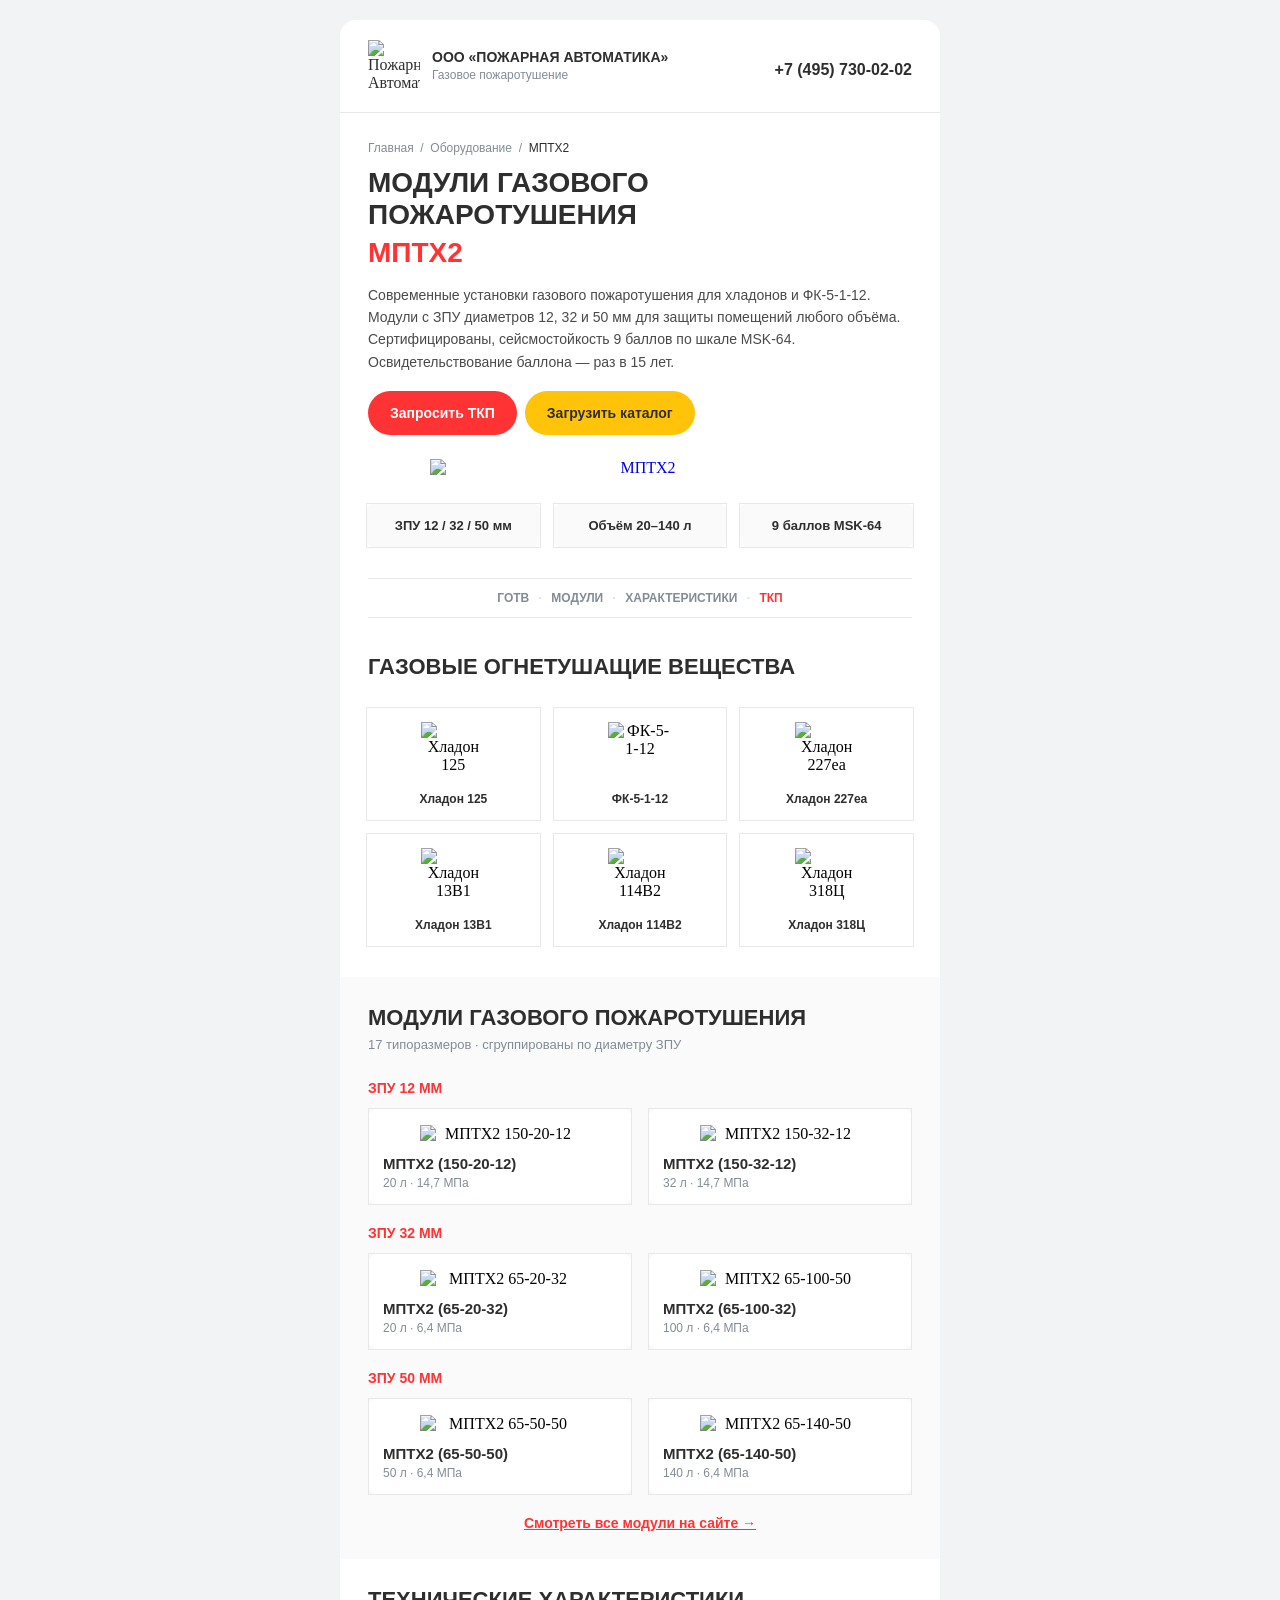
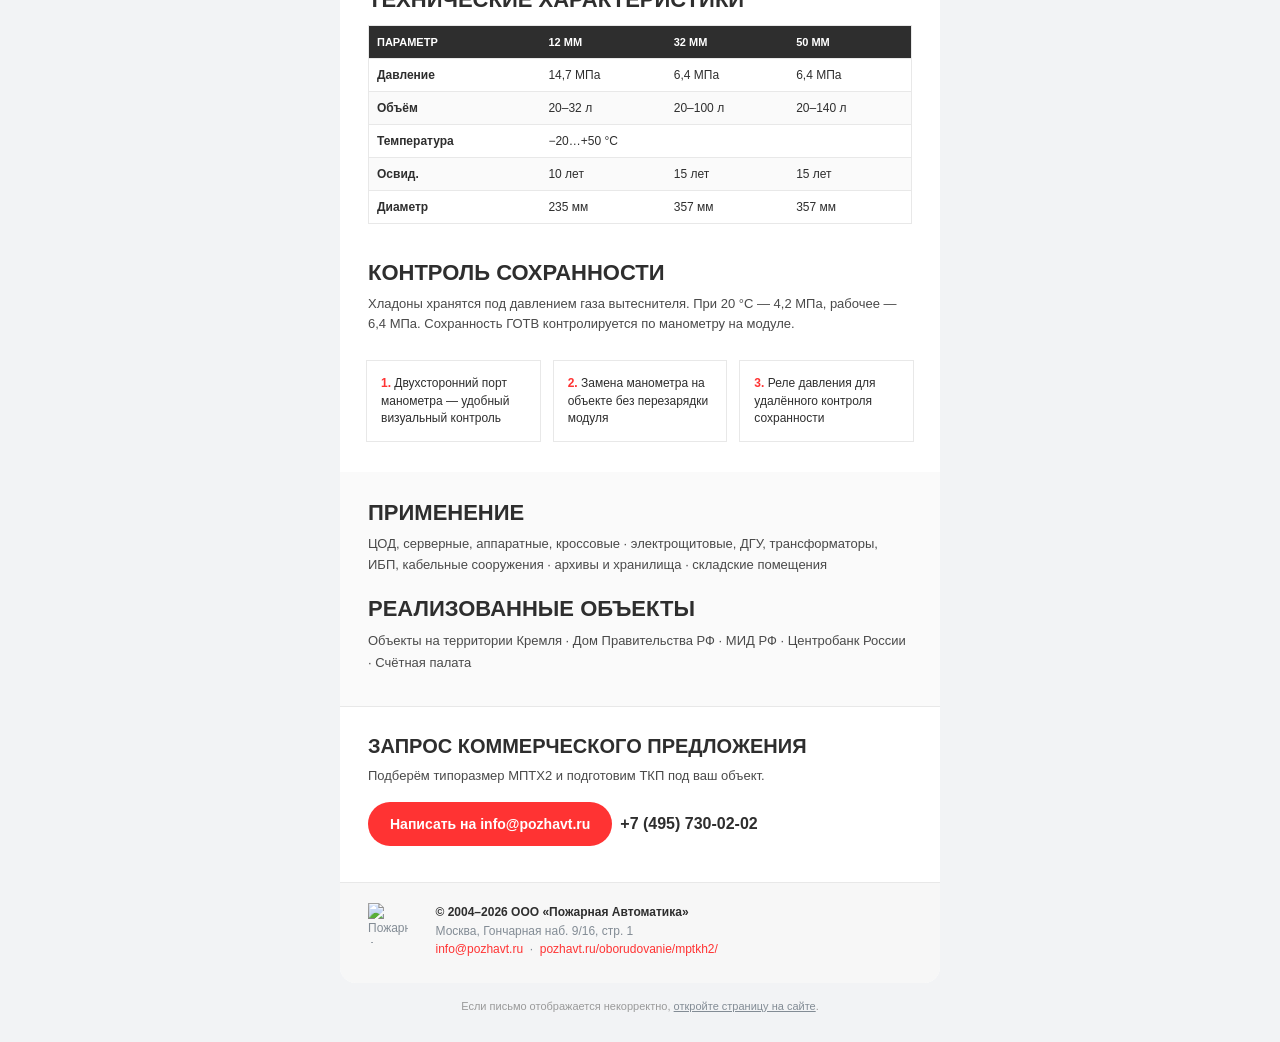
==== commit 7e252330: "Rebuild Mail.ru email in light pozhavt brand style Replace dark marketing layout with clean white ca" ====
--- a/index.html
+++ b/index.html
@@ -6,9 +6,7 @@
   <meta http-equiv="X-UA-Compatible" content="IE=edge" />
   <meta name="x-apple-disable-message-reformatting" />
   <meta name="format-detection" content="telephone=no,date=no,address=no,email=no,url=no" />
-  <meta name="color-scheme" content="light only" />
-  <meta name="supported-color-schemes" content="light only" />
-  <title>МПТХ2 — модули газового пожаротушения | Пожарная Автоматика</title>
+  <title>Модули газового пожаротушения МПТХ2 | Пожарная Автоматика</title>
   <!--[if mso]>
   <noscript>
     <xml>
@@ -18,16 +16,12 @@
       </o:OfficeDocumentSettings>
     </xml>
   </noscript>
-  <style>
-    table { border-collapse: collapse; }
-    td, th { font-family: Arial, Helvetica, sans-serif !important; }
-  </style>
   <![endif]-->
   <style type="text/css">
-    html, body { margin:0 !important; padding:0 !important; height:100% !important; width:100% !important; }
+    html, body { margin:0 !important; padding:0 !important; width:100% !important; height:100% !important; }
     * { -ms-text-size-adjust:100%; -webkit-text-size-adjust:100%; }
     table, td { mso-table-lspace:0pt !important; mso-table-rspace:0pt !important; border-collapse:collapse !important; }
-    img { -ms-interpolation-mode:bicubic; border:0; outline:none; text-decoration:none; display:block; }
+    img { border:0; outline:none; text-decoration:none; -ms-interpolation-mode:bicubic; display:block; }
     a { text-decoration:none; }
     a[x-apple-data-detectors], #MessageViewBody a {
       color:inherit !important; text-decoration:none !important;
@@ -35,559 +29,449 @@
       font-weight:inherit !important; line-height:inherit !important;
     }
     .im { color:inherit !important; }
-    u + #body a { color:inherit; text-decoration:none; font-size:inherit; font-family:inherit; font-weight:inherit; line-height:inherit; }
 
     @media only screen and (max-width:620px) {
-      .email-shell { width:100% !important; max-width:100% !important; }
+      .wrap { width:100% !important; max-width:100% !important; }
       .fluid { width:100% !important; max-width:100% !important; height:auto !important; }
       .stack { display:block !important; width:100% !important; max-width:100% !important; }
+      .pad { padding-left:16px !important; padding-right:16px !important; }
       .center { text-align:center !important; }
-      .px { padding-left:16px !important; padding-right:16px !important; }
-      .hero-title { font-size:26px !important; line-height:1.2 !important; }
-      .h2 { font-size:22px !important; }
-      .btn a { display:block !important; width:100% !important; box-sizing:border-box !important; }
-      .hide-mobile { display:none !important; max-height:0 !important; overflow:hidden !important; mso-hide:all !important; }
-      .pt0-mobile { padding-top:0 !important; }
+      .title { font-size:24px !important; line-height:1.2 !important; }
+      .btn-m a { display:block !important; width:100% !important; box-sizing:border-box !important; margin:0 0 8px 0 !important; }
+      .hide-m { display:none !important; max-height:0 !important; overflow:hidden !important; }
     }
   </style>
 </head>
-<body id="body" bgcolor="#0f1419" style="margin:0;padding:0;background-color:#0f1419;width:100%;">
-  <!-- Preheader -->
-  <div style="display:none;font-size:1px;line-height:1px;max-height:0;max-width:0;opacity:0;overflow:hidden;mso-hide:all;color:#0f1419;">
-    МПТХ2: ЗПУ 12/32/50 мм · 20–140 л · 9 баллов MSK-64 · сертификаты ТР ЕАЭС. Запросите ТКП за 1 день.
-    &#847;&zwnj;&nbsp;&#847;&zwnj;&nbsp;&#847;&zwnj;&nbsp;&#847;&zwnj;&nbsp;&#847;&zwnj;&nbsp;&#847;&zwnj;&nbsp;&#847;&zwnj;&nbsp;&#847;&zwnj;&nbsp;&#847;&zwnj;&nbsp;&#847;&zwnj;&nbsp;&#847;&zwnj;&nbsp;&#847;&zwnj;&nbsp;&#847;&zwnj;&nbsp;
+<body style="margin:0;padding:0;background-color:#f2f3f5;width:100%;">
+  <div style="display:none;font-size:1px;line-height:1px;max-height:0;max-width:0;opacity:0;overflow:hidden;mso-hide:all;">
+    Модули МПТХ2 для хладонов и ФК-5-1-12. ЗПУ 12/32/50 мм, объём 20–140 л. Запросите ТКП.
+    &nbsp;&zwnj;&nbsp;&zwnj;&nbsp;&zwnj;&nbsp;&zwnj;&nbsp;&zwnj;&nbsp;&zwnj;&nbsp;&zwnj;&nbsp;&zwnj;&nbsp;&zwnj;&nbsp;&zwnj;&nbsp;&zwnj;&nbsp;&zwnj;&nbsp;&zwnj;&nbsp;
   </div>
 
-  <table role="presentation" width="100%" cellpadding="0" cellspacing="0" border="0" bgcolor="#0f1419" style="background-color:#0f1419;margin:0;padding:0;width:100%;">
+  <table role="presentation" width="100%" cellpadding="0" cellspacing="0" border="0" style="background-color:#f2f3f5;margin:0;padding:0;width:100%;">
     <tr>
-      <td align="center" valign="top" style="padding:0;">
-
-        <!-- Top utility bar -->
-        <table role="presentation" class="email-shell" width="600" cellpadding="0" cellspacing="0" border="0" style="width:600px;max-width:600px;">
-          <tr>
-            <td class="px" style="padding:14px 24px 10px;font-family:Arial,Helvetica,sans-serif;font-size:12px;color:#9aa3ad;">
-              <table role="presentation" width="100%" cellpadding="0" cellspacing="0" border="0">
-                <tr>
-                  <td class="stack center" style="font-size:12px;color:#9aa3ad;">
-                    Производитель систем газового пожаротушения
-                  </td>
-                  <td class="stack center" align="right" style="font-size:12px;">
-                    <a href="https://pozhavt.ru/oborudovanie/mptkh2/" style="color:#ffc309;text-decoration:underline;">Открыть на сайте</a>
-                  </td>
-                </tr>
-              </table>
-            </td>
-          </tr>
-        </table>
-
-        <!-- Logo header -->
-        <table role="presentation" class="email-shell" width="600" cellpadding="0" cellspacing="0" border="0" bgcolor="#ffffff" style="width:600px;max-width:600px;background-color:#ffffff;">
-          <tr>
-            <td class="px" style="padding:20px 24px 16px;border-bottom:3px solid #FF3333;">
-              <table role="presentation" width="100%" cellpadding="0" cellspacing="0" border="0">
-                <tr>
-                  <td valign="middle" class="stack center" style="padding-bottom:8px;">
-                    <a href="https://pozhavt.ru/" style="text-decoration:none;">
-                      <table role="presentation" cellpadding="0" cellspacing="0" border="0" style="margin:0 auto 0 0;">
+      <td align="center" style="padding:20px 10px;">
+
+        <!-- CARD -->
+        <table role="presentation" class="wrap" width="600" cellpadding="0" cellspacing="0" border="0" style="width:600px;max-width:600px;background-color:#ffffff;border-radius:16px;overflow:hidden;">
+
+          <!-- Header -->
+          <tr>
+            <td class="pad" style="padding:20px 28px;border-bottom:1px solid #e8e8e8;">
+              <table role="presentation" width="100%" cellpadding="0" cellspacing="0" border="0">
+                <tr>
+                  <td class="stack center" valign="middle">
+                    <a href="https://pozhavt.ru/" style="text-decoration:none;color:#2e2e2e;">
+                      <table role="presentation" cellpadding="0" cellspacing="0" border="0">
                         <tr>
                           <td valign="middle" style="padding-right:12px;">
-                            <img src="https://raw.githubusercontent.com/alexkotbratka-ops/cursor-test/cursor/mptkh2-product-page-04a0/email-assets/logo.png" width="56" height="56" alt="Пожарная Автоматика" style="width:56px;height:56px;border:0;display:block;" />
+                            <img src="https://raw.githubusercontent.com/alexkotbratka-ops/cursor-test/cursor/mptkh2-product-page-04a0/email-assets/logo.png" width="52" height="52" alt="Пожарная Автоматика" style="width:52px;height:52px;" />
                           </td>
                           <td valign="middle" style="font-family:Arial,Helvetica,sans-serif;">
-                            <div style="font-size:15px;font-weight:bold;color:#1c1c1c;line-height:1.2;text-transform:uppercase;letter-spacing:0.3px;">Пожарная Автоматика</div>
-                            <div style="font-size:12px;color:#838c95;line-height:1.3;padding-top:3px;">Газовое пожаротушение с 2004 года</div>
+                            <div style="font-size:14px;font-weight:bold;color:#2e2e2e;line-height:1.2;text-transform:uppercase;">ООО «Пожарная Автоматика»</div>
+                            <div style="font-size:12px;color:#838c95;line-height:1.3;padding-top:2px;">Газовое пожаротушение</div>
                           </td>
                         </tr>
                       </table>
                     </a>
                   </td>
-                  <td valign="middle" align="right" class="stack center" style="font-family:Arial,Helvetica,sans-serif;">
-                    <div style="font-size:11px;color:#838c95;text-transform:uppercase;letter-spacing:0.4px;">Звоните</div>
-                    <a href="tel:+74957300202" style="font-size:18px;font-weight:bold;color:#FF3333;text-decoration:none;line-height:1.3;">+7 (495) 730-02-02</a>
-                  </td>
-                </tr>
-              </table>
-            </td>
-          </tr>
+                  <td class="stack center" valign="middle" align="right" style="font-family:Arial,Helvetica,sans-serif;padding-top:8px;">
+                    <a href="tel:+74957300202" style="font-size:16px;font-weight:bold;color:#2e2e2e;text-decoration:none;">+7 (495) 730-02-02</a>
+                  </td>
+                </tr>
+              </table>
+            </td>
+          </tr>
+
+          <!-- Intro -->
+          <tr>
+            <td class="pad" style="padding:28px 28px 8px;font-family:Arial,Helvetica,sans-serif;">
+              <div style="font-size:12px;color:#838c95;margin-bottom:12px;">
+                <a href="https://pozhavt.ru/" style="color:#838c95;text-decoration:none;">Главная</a>
+                &nbsp;/&nbsp;
+                <a href="https://pozhavt.ru/oborudovanie/" style="color:#838c95;text-decoration:none;">Оборудование</a>
+                &nbsp;/&nbsp;
+                <span style="color:#2e2e2e;">МПТХ2</span>
+              </div>
+
+              <div class="title" style="font-size:28px;line-height:1.15;font-weight:bold;color:#2e2e2e;text-transform:uppercase;margin:0 0 6px;">
+                Модули газового пожаротушения
+              </div>
+              <div style="font-size:28px;line-height:1.15;font-weight:bold;color:#FF3333;text-transform:uppercase;margin:0 0 14px;">
+                МПТХ2
+              </div>
+
+              <div style="font-size:14px;line-height:1.6;color:#4a4a4a;margin:0 0 18px;">
+                Современные установки газового пожаротушения для хладонов и ФК-5-1-12.
+                Модули с ЗПУ диаметров 12, 32 и 50&nbsp;мм для защиты помещений любого объёма.
+                Сертифицированы, сейсмостойкость 9 баллов по шкале MSK-64.
+                Освидетельствование баллона — раз в 15 лет.
+              </div>
+
+              <table role="presentation" cellpadding="0" cellspacing="0" border="0" class="btn-m">
+                <tr>
+                  <td style="padding:0 8px 8px 0;">
+                    <!--[if mso]>
+                    <v:roundrect xmlns:v="urn:schemas-microsoft-com:vml" href="mailto:info@pozhavt.ru?subject=%D0%97%D0%B0%D0%BF%D1%80%D0%BE%D1%81%20%D0%A2%D0%9A%D0%9F%20%D0%9C%D0%9F%D0%A2%D0%A52" style="height:44px;v-text-anchor:middle;width:170px;" arcsize="50%" stroke="f" fillcolor="#FF3333">
+                      <w:anchorlock/>
+                      <center style="color:#ffffff;font-family:Arial,sans-serif;font-size:14px;font-weight:bold;">Запросить ТКП</center>
+                    </v:roundrect>
+                    <![endif]-->
+                    <!--[if !mso]><!-- -->
+                    <a href="mailto:info@pozhavt.ru?subject=%D0%97%D0%B0%D0%BF%D1%80%D0%BE%D1%81%20%D0%A2%D0%9A%D0%9F%20%D0%9C%D0%9F%D0%A2%D0%A52" style="display:inline-block;background-color:#FF3333;color:#ffffff;font-family:Arial,Helvetica,sans-serif;font-size:14px;font-weight:bold;line-height:44px;text-align:center;text-decoration:none;padding:0 22px;border-radius:22px;">Запросить ТКП</a>
+                    <!--<![endif]-->
+                  </td>
+                  <td style="padding:0 0 8px 0;">
+                    <a href="https://pozhavt.ru/upload/iblock/60b/sj430lhihm1stye79ck5c0vzic1d0d6g.pdf" style="display:inline-block;background-color:#FFC309;color:#2e2e2e;font-family:Arial,Helvetica,sans-serif;font-size:14px;font-weight:bold;line-height:44px;text-align:center;text-decoration:none;padding:0 22px;border-radius:22px;">Загрузить каталог</a>
+                  </td>
+                </tr>
+              </table>
+            </td>
+          </tr>
+
+          <!-- Product image -->
+          <tr>
+            <td align="center" style="padding:8px 28px 20px;">
+              <a href="https://pozhavt.ru/oborudovanie/mptkh2/">
+                <img class="fluid" src="https://raw.githubusercontent.com/alexkotbratka-ops/cursor-test/cursor/mptkh2-product-page-04a0/email-assets/hero.jpg" width="420" alt="МПТХ2" style="max-width:420px;width:100%;height:auto;" />
+              </a>
+            </td>
+          </tr>
+
+          <!-- Quick facts -->
+          <tr>
+            <td class="pad" style="padding:0 20px 24px;">
+              <table role="presentation" width="100%" cellpadding="0" cellspacing="0" border="0">
+                <tr>
+                  <td class="stack" width="33.33%" style="padding:6px;">
+                    <table role="presentation" width="100%" cellpadding="0" cellspacing="0" border="0" style="background-color:#fafafa;border:1px solid #e8e8e8;border-radius:10px;">
+                      <tr><td align="center" style="padding:14px 10px;font-family:Arial,Helvetica,sans-serif;font-size:13px;font-weight:bold;color:#2e2e2e;">ЗПУ 12 / 32 / 50 мм</td></tr>
+                    </table>
+                  </td>
+                  <td class="stack" width="33.33%" style="padding:6px;">
+                    <table role="presentation" width="100%" cellpadding="0" cellspacing="0" border="0" style="background-color:#fafafa;border:1px solid #e8e8e8;border-radius:10px;">
+                      <tr><td align="center" style="padding:14px 10px;font-family:Arial,Helvetica,sans-serif;font-size:13px;font-weight:bold;color:#2e2e2e;">Объём 20–140 л</td></tr>
+                    </table>
+                  </td>
+                  <td class="stack" width="33.33%" style="padding:6px;">
+                    <table role="presentation" width="100%" cellpadding="0" cellspacing="0" border="0" style="background-color:#fafafa;border:1px solid #e8e8e8;border-radius:10px;">
+                      <tr><td align="center" style="padding:14px 10px;font-family:Arial,Helvetica,sans-serif;font-size:13px;font-weight:bold;color:#2e2e2e;">9 баллов MSK-64</td></tr>
+                    </table>
+                  </td>
+                </tr>
+              </table>
+            </td>
+          </tr>
+
+          <!-- Section nav -->
+          <tr>
+            <td class="pad" style="padding:0 28px 8px;">
+              <table role="presentation" width="100%" cellpadding="0" cellspacing="0" border="0" style="border-top:1px solid #e8e8e8;border-bottom:1px solid #e8e8e8;">
+                <tr>
+                  <td align="center" style="padding:12px 4px;font-family:Arial,Helvetica,sans-serif;font-size:12px;font-weight:bold;text-transform:uppercase;color:#838c95;">
+                    <a href="#gotv" style="color:#838c95;text-decoration:none;padding:0 6px;">ГОТВ</a>
+                    <span class="hide-m" style="color:#ddd;">·</span>
+                    <a href="#modules" style="color:#838c95;text-decoration:none;padding:0 6px;">Модули</a>
+                    <span class="hide-m" style="color:#ddd;">·</span>
+                    <a href="#specs" style="color:#838c95;text-decoration:none;padding:0 6px;">Характеристики</a>
+                    <span class="hide-m" style="color:#ddd;">·</span>
+                    <a href="#cta" style="color:#FF3333;text-decoration:none;padding:0 6px;">ТКП</a>
+                  </td>
+                </tr>
+              </table>
+            </td>
+          </tr>
+
+          <!-- GOTV -->
+          <tr>
+            <td class="pad" id="gotv" style="padding:28px 28px 8px;font-family:Arial,Helvetica,sans-serif;">
+              <div style="font-size:22px;font-weight:bold;color:#2e2e2e;text-transform:uppercase;line-height:1.2;">Газовые огнетушащие вещества</div>
+            </td>
+          </tr>
+          <tr>
+            <td class="pad" style="padding:12px 20px 24px;">
+              <table role="presentation" width="100%" cellpadding="0" cellspacing="0" border="0">
+                <tr>
+                  <td class="stack" width="33.33%" valign="top" style="padding:6px;">
+                    <table role="presentation" width="100%" style="border:1px solid #e8e8e8;border-radius:12px;">
+                      <tr><td align="center" style="padding:14px 8px 6px;"><img src="https://raw.githubusercontent.com/alexkotbratka-ops/cursor-test/cursor/mptkh2-product-page-04a0/email-assets/g1.jpg" width="64" height="64" alt="Хладон 125" style="width:64px;height:64px;" /></td></tr>
+                      <tr><td align="center" style="padding:0 8px 14px;font-family:Arial,Helvetica,sans-serif;font-size:12px;font-weight:bold;color:#2e2e2e;">Хладон 125</td></tr>
+                    </table>
+                  </td>
+                  <td class="stack" width="33.33%" valign="top" style="padding:6px;">
+                    <table role="presentation" width="100%" style="border:1px solid #e8e8e8;border-radius:12px;">
+                      <tr><td align="center" style="padding:14px 8px 6px;"><img src="https://raw.githubusercontent.com/alexkotbratka-ops/cursor-test/cursor/mptkh2-product-page-04a0/email-assets/g2.jpg" width="64" height="64" alt="ФК-5-1-12" style="width:64px;height:64px;" /></td></tr>
+                      <tr><td align="center" style="padding:0 8px 14px;font-family:Arial,Helvetica,sans-serif;font-size:12px;font-weight:bold;color:#2e2e2e;">ФК-5-1-12</td></tr>
+                    </table>
+                  </td>
+                  <td class="stack" width="33.33%" valign="top" style="padding:6px;">
+                    <table role="presentation" width="100%" style="border:1px solid #e8e8e8;border-radius:12px;">
+                      <tr><td align="center" style="padding:14px 8px 6px;"><img src="https://raw.githubusercontent.com/alexkotbratka-ops/cursor-test/cursor/mptkh2-product-page-04a0/email-assets/g3.jpg" width="64" height="64" alt="Хладон 227еа" style="width:64px;height:64px;" /></td></tr>
+                      <tr><td align="center" style="padding:0 8px 14px;font-family:Arial,Helvetica,sans-serif;font-size:12px;font-weight:bold;color:#2e2e2e;">Хладон 227еа</td></tr>
+                    </table>
+                  </td>
+                </tr>
+                <tr>
+                  <td class="stack" width="33.33%" valign="top" style="padding:6px;">
+                    <table role="presentation" width="100%" style="border:1px solid #e8e8e8;border-radius:12px;">
+                      <tr><td align="center" style="padding:14px 8px 6px;"><img src="https://raw.githubusercontent.com/alexkotbratka-ops/cursor-test/cursor/mptkh2-product-page-04a0/email-assets/g4.jpg" width="64" height="64" alt="Хладон 13В1" style="width:64px;height:64px;" /></td></tr>
+                      <tr><td align="center" style="padding:0 8px 14px;font-family:Arial,Helvetica,sans-serif;font-size:12px;font-weight:bold;color:#2e2e2e;">Хладон 13В1</td></tr>
+                    </table>
+                  </td>
+                  <td class="stack" width="33.33%" valign="top" style="padding:6px;">
+                    <table role="presentation" width="100%" style="border:1px solid #e8e8e8;border-radius:12px;">
+                      <tr><td align="center" style="padding:14px 8px 6px;"><img src="https://raw.githubusercontent.com/alexkotbratka-ops/cursor-test/cursor/mptkh2-product-page-04a0/email-assets/g5.jpg" width="64" height="64" alt="Хладон 114В2" style="width:64px;height:64px;" /></td></tr>
+                      <tr><td align="center" style="padding:0 8px 14px;font-family:Arial,Helvetica,sans-serif;font-size:12px;font-weight:bold;color:#2e2e2e;">Хладон 114В2</td></tr>
+                    </table>
+                  </td>
+                  <td class="stack" width="33.33%" valign="top" style="padding:6px;">
+                    <table role="presentation" width="100%" style="border:1px solid #e8e8e8;border-radius:12px;">
+                      <tr><td align="center" style="padding:14px 8px 6px;"><img src="https://raw.githubusercontent.com/alexkotbratka-ops/cursor-test/cursor/mptkh2-product-page-04a0/email-assets/g6.jpg" width="64" height="64" alt="Хладон 318Ц" style="width:64px;height:64px;" /></td></tr>
+                      <tr><td align="center" style="padding:0 8px 14px;font-family:Arial,Helvetica,sans-serif;font-size:12px;font-weight:bold;color:#2e2e2e;">Хладон 318Ц</td></tr>
+                    </table>
+                  </td>
+                </tr>
+              </table>
+            </td>
+          </tr>
+
+          <!-- Modules -->
+          <tr>
+            <td class="pad" id="modules" style="padding:8px 28px 8px;font-family:Arial,Helvetica,sans-serif;background-color:#fafafa;">
+              <div style="font-size:22px;font-weight:bold;color:#2e2e2e;text-transform:uppercase;line-height:1.2;padding-top:20px;">Модули газового пожаротушения</div>
+              <div style="font-size:13px;color:#838c95;padding-top:6px;">17 типоразмеров · сгруппированы по диаметру ЗПУ</div>
+            </td>
+          </tr>
+          <tr>
+            <td class="pad" style="padding:12px 20px 8px;background-color:#fafafa;">
+              <!-- ZPU 12 -->
+              <div style="font-family:Arial,Helvetica,sans-serif;font-size:14px;font-weight:bold;color:#FF3333;text-transform:uppercase;padding:8px 8px 4px;">ЗПУ 12 мм</div>
+              <table role="presentation" width="100%" cellpadding="0" cellspacing="0" border="0">
+                <tr>
+                  <td class="stack" width="50%" valign="top" style="padding:8px;">
+                    <table role="presentation" width="100%" style="background:#ffffff;border:1px solid #e8e8e8;border-radius:12px;">
+                      <tr><td align="center" style="padding:16px 12px 4px;"><img class="fluid" src="https://raw.githubusercontent.com/alexkotbratka-ops/cursor-test/cursor/mptkh2-product-page-04a0/email-assets/m6.jpg" width="160" alt="МПТХ2 150-20-12" style="max-width:160px;width:100%;height:auto;" /></td></tr>
+                      <tr><td style="padding:8px 14px 14px;font-family:Arial,Helvetica,sans-serif;">
+                        <div style="font-size:15px;font-weight:bold;color:#2e2e2e;">МПТХ2 (150-20-12)</div>
+                        <div style="font-size:12px;color:#838c95;padding-top:4px;">20 л · 14,7 МПа</div>
+                      </td></tr>
+                    </table>
+                  </td>
+                  <td class="stack" width="50%" valign="top" style="padding:8px;">
+                    <table role="presentation" width="100%" style="background:#ffffff;border:1px solid #e8e8e8;border-radius:12px;">
+                      <tr><td align="center" style="padding:16px 12px 4px;"><img class="fluid" src="https://raw.githubusercontent.com/alexkotbratka-ops/cursor-test/cursor/mptkh2-product-page-04a0/email-assets/m2.jpg" width="160" alt="МПТХ2 150-32-12" style="max-width:160px;width:100%;height:auto;" /></td></tr>
+                      <tr><td style="padding:8px 14px 14px;font-family:Arial,Helvetica,sans-serif;">
+                        <div style="font-size:15px;font-weight:bold;color:#2e2e2e;">МПТХ2 (150-32-12)</div>
+                        <div style="font-size:12px;color:#838c95;padding-top:4px;">32 л · 14,7 МПа</div>
+                      </td></tr>
+                    </table>
+                  </td>
+                </tr>
+              </table>
+
+              <div style="font-family:Arial,Helvetica,sans-serif;font-size:14px;font-weight:bold;color:#FF3333;text-transform:uppercase;padding:12px 8px 4px;">ЗПУ 32 мм</div>
+              <table role="presentation" width="100%" cellpadding="0" cellspacing="0" border="0">
+                <tr>
+                  <td class="stack" width="50%" valign="top" style="padding:8px;">
+                    <table role="presentation" width="100%" style="background:#ffffff;border:1px solid #e8e8e8;border-radius:12px;">
+                      <tr><td align="center" style="padding:16px 12px 4px;"><img class="fluid" src="https://raw.githubusercontent.com/alexkotbratka-ops/cursor-test/cursor/mptkh2-product-page-04a0/email-assets/m1.jpg" width="160" alt="МПТХ2 65-20-32" style="max-width:160px;width:100%;height:auto;" /></td></tr>
+                      <tr><td style="padding:8px 14px 14px;font-family:Arial,Helvetica,sans-serif;">
+                        <div style="font-size:15px;font-weight:bold;color:#2e2e2e;">МПТХ2 (65-20-32)</div>
+                        <div style="font-size:12px;color:#838c95;padding-top:4px;">20 л · 6,4 МПа</div>
+                      </td></tr>
+                    </table>
+                  </td>
+                  <td class="stack" width="50%" valign="top" style="padding:8px;">
+                    <table role="presentation" width="100%" style="background:#ffffff;border:1px solid #e8e8e8;border-radius:12px;">
+                      <tr><td align="center" style="padding:16px 12px 4px;"><img class="fluid" src="https://raw.githubusercontent.com/alexkotbratka-ops/cursor-test/cursor/mptkh2-product-page-04a0/email-assets/m4.jpg" width="160" alt="МПТХ2 65-100-50" style="max-width:160px;width:100%;height:auto;" /></td></tr>
+                      <tr><td style="padding:8px 14px 14px;font-family:Arial,Helvetica,sans-serif;">
+                        <div style="font-size:15px;font-weight:bold;color:#2e2e2e;">МПТХ2 (65-100-32)</div>
+                        <div style="font-size:12px;color:#838c95;padding-top:4px;">100 л · 6,4 МПа</div>
+                      </td></tr>
+                    </table>
+                  </td>
+                </tr>
+              </table>
+
+              <div style="font-family:Arial,Helvetica,sans-serif;font-size:14px;font-weight:bold;color:#FF3333;text-transform:uppercase;padding:12px 8px 4px;">ЗПУ 50 мм</div>
+              <table role="presentation" width="100%" cellpadding="0" cellspacing="0" border="0">
+                <tr>
+                  <td class="stack" width="50%" valign="top" style="padding:8px;">
+                    <table role="presentation" width="100%" style="background:#ffffff;border:1px solid #e8e8e8;border-radius:12px;">
+                      <tr><td align="center" style="padding:16px 12px 4px;"><img class="fluid" src="https://raw.githubusercontent.com/alexkotbratka-ops/cursor-test/cursor/mptkh2-product-page-04a0/email-assets/m3.jpg" width="160" alt="МПТХ2 65-50-50" style="max-width:160px;width:100%;height:auto;" /></td></tr>
+                      <tr><td style="padding:8px 14px 14px;font-family:Arial,Helvetica,sans-serif;">
+                        <div style="font-size:15px;font-weight:bold;color:#2e2e2e;">МПТХ2 (65-50-50)</div>
+                        <div style="font-size:12px;color:#838c95;padding-top:4px;">50 л · 6,4 МПа</div>
+                      </td></tr>
+                    </table>
+                  </td>
+                  <td class="stack" width="50%" valign="top" style="padding:8px;">
+                    <table role="presentation" width="100%" style="background:#ffffff;border:1px solid #e8e8e8;border-radius:12px;">
+                      <tr><td align="center" style="padding:16px 12px 4px;"><img class="fluid" src="https://raw.githubusercontent.com/alexkotbratka-ops/cursor-test/cursor/mptkh2-product-page-04a0/email-assets/m5.jpg" width="160" alt="МПТХ2 65-140-50" style="max-width:160px;width:100%;height:auto;" /></td></tr>
+                      <tr><td style="padding:8px 14px 14px;font-family:Arial,Helvetica,sans-serif;">
+                        <div style="font-size:15px;font-weight:bold;color:#2e2e2e;">МПТХ2 (65-140-50)</div>
+                        <div style="font-size:12px;color:#838c95;padding-top:4px;">140 л · 6,4 МПа</div>
+                      </td></tr>
+                    </table>
+                  </td>
+                </tr>
+              </table>
+            </td>
+          </tr>
+          <tr>
+            <td align="center" style="padding:4px 28px 28px;background-color:#fafafa;">
+              <a href="https://pozhavt.ru/oborudovanie/mptkh2/" style="font-family:Arial,Helvetica,sans-serif;font-size:14px;font-weight:bold;color:#FF3333;text-decoration:underline;">Смотреть все модули на сайте →</a>
+            </td>
+          </tr>
+
+          <!-- Specs table -->
+          <tr>
+            <td class="pad" id="specs" style="padding:28px 28px 12px;font-family:Arial,Helvetica,sans-serif;">
+              <div style="font-size:22px;font-weight:bold;color:#2e2e2e;text-transform:uppercase;">Технические характеристики</div>
+            </td>
+          </tr>
+          <tr>
+            <td class="pad" style="padding:0 28px 28px;">
+              <table role="presentation" width="100%" cellpadding="0" cellspacing="0" border="0" style="border:1px solid #e8e8e8;border-radius:8px;">
+                <tr style="background-color:#2e2e2e;">
+                  <td style="padding:10px 8px;font-family:Arial,Helvetica,sans-serif;font-size:11px;font-weight:bold;color:#ffffff;text-transform:uppercase;">Параметр</td>
+                  <td style="padding:10px 8px;font-family:Arial,Helvetica,sans-serif;font-size:11px;font-weight:bold;color:#ffffff;text-transform:uppercase;">12 мм</td>
+                  <td style="padding:10px 8px;font-family:Arial,Helvetica,sans-serif;font-size:11px;font-weight:bold;color:#ffffff;text-transform:uppercase;">32 мм</td>
+                  <td style="padding:10px 8px;font-family:Arial,Helvetica,sans-serif;font-size:11px;font-weight:bold;color:#ffffff;text-transform:uppercase;">50 мм</td>
+                </tr>
+                <tr>
+                  <td style="padding:9px 8px;font-family:Arial,Helvetica,sans-serif;font-size:12px;color:#2e2e2e;border-top:1px solid #e8e8e8;font-weight:bold;">Давление</td>
+                  <td style="padding:9px 8px;font-family:Arial,Helvetica,sans-serif;font-size:12px;color:#2e2e2e;border-top:1px solid #e8e8e8;">14,7 МПа</td>
+                  <td style="padding:9px 8px;font-family:Arial,Helvetica,sans-serif;font-size:12px;color:#2e2e2e;border-top:1px solid #e8e8e8;">6,4 МПа</td>
+                  <td style="padding:9px 8px;font-family:Arial,Helvetica,sans-serif;font-size:12px;color:#2e2e2e;border-top:1px solid #e8e8e8;">6,4 МПа</td>
+                </tr>
+                <tr style="background-color:#fafafa;">
+                  <td style="padding:9px 8px;font-family:Arial,Helvetica,sans-serif;font-size:12px;color:#2e2e2e;border-top:1px solid #e8e8e8;font-weight:bold;">Объём</td>
+                  <td style="padding:9px 8px;font-family:Arial,Helvetica,sans-serif;font-size:12px;color:#2e2e2e;border-top:1px solid #e8e8e8;">20–32 л</td>
+                  <td style="padding:9px 8px;font-family:Arial,Helvetica,sans-serif;font-size:12px;color:#2e2e2e;border-top:1px solid #e8e8e8;">20–100 л</td>
+                  <td style="padding:9px 8px;font-family:Arial,Helvetica,sans-serif;font-size:12px;color:#2e2e2e;border-top:1px solid #e8e8e8;">20–140 л</td>
+                </tr>
+                <tr>
+                  <td style="padding:9px 8px;font-family:Arial,Helvetica,sans-serif;font-size:12px;color:#2e2e2e;border-top:1px solid #e8e8e8;font-weight:bold;">Температура</td>
+                  <td colspan="3" style="padding:9px 8px;font-family:Arial,Helvetica,sans-serif;font-size:12px;color:#2e2e2e;border-top:1px solid #e8e8e8;">−20…+50 °C</td>
+                </tr>
+                <tr style="background-color:#fafafa;">
+                  <td style="padding:9px 8px;font-family:Arial,Helvetica,sans-serif;font-size:12px;color:#2e2e2e;border-top:1px solid #e8e8e8;font-weight:bold;">Освид.</td>
+                  <td style="padding:9px 8px;font-family:Arial,Helvetica,sans-serif;font-size:12px;color:#2e2e2e;border-top:1px solid #e8e8e8;">10 лет</td>
+                  <td style="padding:9px 8px;font-family:Arial,Helvetica,sans-serif;font-size:12px;color:#2e2e2e;border-top:1px solid #e8e8e8;">15 лет</td>
+                  <td style="padding:9px 8px;font-family:Arial,Helvetica,sans-serif;font-size:12px;color:#2e2e2e;border-top:1px solid #e8e8e8;">15 лет</td>
+                </tr>
+                <tr>
+                  <td style="padding:9px 8px;font-family:Arial,Helvetica,sans-serif;font-size:12px;color:#2e2e2e;border-top:1px solid #e8e8e8;font-weight:bold;">Диаметр</td>
+                  <td style="padding:9px 8px;font-family:Arial,Helvetica,sans-serif;font-size:12px;color:#2e2e2e;border-top:1px solid #e8e8e8;">235 мм</td>
+                  <td style="padding:9px 8px;font-family:Arial,Helvetica,sans-serif;font-size:12px;color:#2e2e2e;border-top:1px solid #e8e8e8;">357 мм</td>
+                  <td style="padding:9px 8px;font-family:Arial,Helvetica,sans-serif;font-size:12px;color:#2e2e2e;border-top:1px solid #e8e8e8;">357 мм</td>
+                </tr>
+              </table>
+            </td>
+          </tr>
+
+          <!-- Control -->
+          <tr>
+            <td class="pad" style="padding:8px 28px 8px;font-family:Arial,Helvetica,sans-serif;">
+              <div style="font-size:22px;font-weight:bold;color:#2e2e2e;text-transform:uppercase;">Контроль сохранности</div>
+              <div style="font-size:13px;line-height:1.55;color:#4a4a4a;padding-top:8px;">
+                Хладоны хранятся под давлением газа вытеснителя. При 20&nbsp;°C — 4,2&nbsp;МПа, рабочее — 6,4&nbsp;МПа.
+                Сохранность ГОТВ контролируется по манометру на модуле.
+              </div>
+            </td>
+          </tr>
+          <tr>
+            <td class="pad" style="padding:12px 20px 24px;">
+              <table role="presentation" width="100%" cellpadding="0" cellspacing="0" border="0">
+                <tr>
+                  <td class="stack" width="33.33%" valign="top" style="padding:6px;">
+                    <table role="presentation" width="100%" style="border:1px solid #e8e8e8;border-radius:12px;">
+                      <tr><td style="padding:14px;font-family:Arial,Helvetica,sans-serif;font-size:12px;color:#2e2e2e;line-height:1.45;">
+                        <strong style="color:#FF3333;">1.</strong> Двухсторонний порт манометра — удобный визуальный контроль
+                      </td></tr>
+                    </table>
+                  </td>
+                  <td class="stack" width="33.33%" valign="top" style="padding:6px;">
+                    <table role="presentation" width="100%" style="border:1px solid #e8e8e8;border-radius:12px;">
+                      <tr><td style="padding:14px;font-family:Arial,Helvetica,sans-serif;font-size:12px;color:#2e2e2e;line-height:1.45;">
+                        <strong style="color:#FF3333;">2.</strong> Замена манометра на объекте без перезарядки модуля
+                      </td></tr>
+                    </table>
+                  </td>
+                  <td class="stack" width="33.33%" valign="top" style="padding:6px;">
+                    <table role="presentation" width="100%" style="border:1px solid #e8e8e8;border-radius:12px;">
+                      <tr><td style="padding:14px;font-family:Arial,Helvetica,sans-serif;font-size:12px;color:#2e2e2e;line-height:1.45;">
+                        <strong style="color:#FF3333;">3.</strong> Реле давления для удалённого контроля сохранности
+                      </td></tr>
+                    </table>
+                  </td>
+                </tr>
+              </table>
+            </td>
+          </tr>
+
+          <!-- Application + objects -->
+          <tr>
+            <td class="pad" style="padding:8px 28px 8px;font-family:Arial,Helvetica,sans-serif;background-color:#fafafa;">
+              <div style="font-size:22px;font-weight:bold;color:#2e2e2e;text-transform:uppercase;padding-top:20px;">Применение</div>
+              <div style="font-size:13px;line-height:1.6;color:#4a4a4a;padding-top:8px;">
+                ЦОД, серверные, аппаратные, кроссовые · электрощитовые, ДГУ, трансформаторы, ИБП, кабельные сооружения · архивы и хранилища · складские помещения
+              </div>
+              <div style="font-size:22px;font-weight:bold;color:#2e2e2e;text-transform:uppercase;padding-top:20px;">Реализованные объекты</div>
+              <div style="font-size:13px;line-height:1.7;color:#4a4a4a;padding:8px 0 24px;">
+                Объекты на территории Кремля · Дом Правительства РФ · МИД РФ · Центробанк России · Счётная палата
+              </div>
+            </td>
+          </tr>
+
+          <!-- CTA -->
+          <tr>
+            <td class="pad" id="cta" style="padding:28px;font-family:Arial,Helvetica,sans-serif;border-top:1px solid #e8e8e8;">
+              <div style="font-size:20px;font-weight:bold;color:#2e2e2e;text-transform:uppercase;margin-bottom:8px;">Запрос коммерческого предложения</div>
+              <div style="font-size:13px;line-height:1.55;color:#4a4a4a;margin-bottom:16px;">
+                Подберём типоразмер МПТХ2 и подготовим ТКП под ваш объект.
+              </div>
+              <table role="presentation" cellpadding="0" cellspacing="0" border="0" class="btn-m">
+                <tr>
+                  <td style="padding:0 8px 8px 0;">
+                    <a href="mailto:info@pozhavt.ru?subject=%D0%97%D0%B0%D0%BF%D1%80%D0%BE%D1%81%20%D0%A2%D0%9A%D0%9F%20%D0%9C%D0%9F%D0%A2%D0%A52" style="display:inline-block;background-color:#FF3333;color:#ffffff;font-family:Arial,Helvetica,sans-serif;font-size:14px;font-weight:bold;line-height:44px;text-align:center;text-decoration:none;padding:0 22px;border-radius:22px;">Написать на info@pozhavt.ru</a>
+                  </td>
+                  <td style="padding:0 0 8px;font-family:Arial,Helvetica,sans-serif;">
+                    <a href="tel:+74957300202" style="font-size:16px;font-weight:bold;color:#2e2e2e;text-decoration:none;line-height:44px;">+7 (495) 730-02-02</a>
+                  </td>
+                </tr>
+              </table>
+            </td>
+          </tr>
+
+          <!-- Footer -->
+          <tr>
+            <td class="pad" style="padding:20px 28px 24px;background-color:#f7f7f7;border-top:1px solid #e8e8e8;font-family:Arial,Helvetica,sans-serif;font-size:12px;line-height:1.55;color:#838c95;">
+              <table role="presentation" width="100%" cellpadding="0" cellspacing="0" border="0">
+                <tr>
+                  <td class="stack" valign="top" style="padding-bottom:10px;">
+                    <img src="https://raw.githubusercontent.com/alexkotbratka-ops/cursor-test/cursor/mptkh2-product-page-04a0/email-assets/logo.png" width="40" height="40" alt="Пожарная Автоматика" style="width:40px;height:40px;" />
+                  </td>
+                  <td class="stack" valign="middle" style="font-family:Arial,Helvetica,sans-serif;font-size:12px;color:#838c95;line-height:1.55;">
+                    <strong style="color:#2e2e2e;">© 2004–2026 ООО «Пожарная Автоматика»</strong><br/>
+                    Москва, Гончарная наб. 9/16, стр. 1<br/>
+                    <a href="mailto:info@pozhavt.ru" style="color:#FF3333;text-decoration:none;">info@pozhavt.ru</a>
+                    &nbsp;·&nbsp;
+                    <a href="https://pozhavt.ru/oborudovanie/mptkh2/" style="color:#FF3333;text-decoration:none;">pozhavt.ru/oborudovanie/mptkh2/</a>
+                  </td>
+                </tr>
+              </table>
+            </td>
+          </tr>
+
         </table>
-
-        <!-- Hero band -->
-        <table role="presentation" class="email-shell" width="600" cellpadding="0" cellspacing="0" border="0" bgcolor="#FF3333" style="width:600px;max-width:600px;background-color:#FF3333;">
-          <tr>
-            <td class="px" style="padding:28px 28px 8px;font-family:Arial,Helvetica,sans-serif;color:#ffffff;">
-              <div style="display:inline-block;background-color:#b80510;color:#ffffff;font-size:11px;font-weight:bold;letter-spacing:0.8px;text-transform:uppercase;padding:6px 12px;border-radius:20px;margin-bottom:14px;">
-                Линейка 2024–2026 · 17 типоразмеров
-              </div>
-              <div class="hero-title" style="font-size:32px;line-height:1.15;font-weight:bold;text-transform:uppercase;letter-spacing:0.4px;margin:0 0 12px;">
-                Модули газового<br/>пожаротушения МПТХ2
-              </div>
-              <div style="font-size:15px;line-height:1.55;color:#ffe4e4;max-width:520px;">
-                Для хладонов и ФК-5-1-12. ЗПУ 12 / 32 / 50&nbsp;мм. Сейсмостойкость 9 баллов MSK-64.
-                Освидетельствование баллона — до 15 лет. Подберём решение под ЦОД, серверные и энергообъекты.
-              </div>
-            </td>
-          </tr>
-          <tr>
-            <td class="px btn" style="padding:18px 28px 26px;">
-              <!--[if mso]>
-              <v:roundrect xmlns:v="urn:schemas-microsoft-com:vml" href="mailto:info@pozhavt.ru?subject=%D0%97%D0%B0%D0%BF%D1%80%D0%BE%D1%81%20%D0%A2%D0%9A%D0%9F%20%D0%9C%D0%9F%D0%A2%D0%A52" style="height:48px;v-text-anchor:middle;width:220px;" arcsize="50%" stroke="f" fillcolor="#FFC309">
-                <w:anchorlock/>
-                <center style="color:#1c1c1c;font-family:Arial,sans-serif;font-size:15px;font-weight:bold;">Запросить ТКП</center>
-              </v:roundrect>
-              <![endif]-->
-              <!--[if !mso]><!-- -->
-              <a href="mailto:info@pozhavt.ru?subject=%D0%97%D0%B0%D0%BF%D1%80%D0%BE%D1%81%20%D0%A2%D0%9A%D0%9F%20%D0%9C%D0%9F%D0%A2%D0%A52" style="display:inline-block;background-color:#FFC309;color:#1c1c1c;font-family:Arial,Helvetica,sans-serif;font-size:15px;font-weight:bold;line-height:48px;text-align:center;text-decoration:none;padding:0 28px;border-radius:24px;mso-padding-alt:0;">Запросить ТКП</a>
-              <!--<![endif]-->
-              &nbsp;&nbsp;
-              <!--[if !mso]><!-- -->
-              <a href="https://pozhavt.ru/upload/iblock/60b/sj430lhihm1stye79ck5c0vzic1d0d6g.pdf" style="display:inline-block;background-color:transparent;color:#ffffff;font-family:Arial,Helvetica,sans-serif;font-size:14px;font-weight:bold;line-height:44px;text-align:center;text-decoration:underline;padding:0 8px;">Скачать каталог PDF</a>
-              <!--<![endif]-->
-            </td>
-          </tr>
-        </table>
-
-        <!-- Hero image -->
-        <table role="presentation" class="email-shell" width="600" cellpadding="0" cellspacing="0" border="0" bgcolor="#ffffff" style="width:600px;max-width:600px;background-color:#ffffff;">
-          <tr>
-            <td align="center" style="padding:0;background-color:#f7f7f7;">
-              <a href="https://pozhavt.ru/oborudovanie/mptkh2/" style="text-decoration:none;">
-                <img class="fluid" src="https://raw.githubusercontent.com/alexkotbratka-ops/cursor-test/cursor/mptkh2-product-page-04a0/email-assets/hero.jpg" width="600" alt="Модули газового пожаротушения МПТХ2" style="width:100%;max-width:600px;height:auto;border:0;display:block;" />
-              </a>
-            </td>
-          </tr>
-        </table>
-
-        <!-- Stats -->
-        <table role="presentation" class="email-shell" width="600" cellpadding="0" cellspacing="0" border="0" bgcolor="#1c1c1c" style="width:600px;max-width:600px;background-color:#1c1c1c;">
-          <tr>
-            <td class="stack" width="25%" align="center" style="padding:18px 8px;font-family:Arial,Helvetica,sans-serif;border-right:1px solid #333;">
-              <div style="font-size:26px;font-weight:bold;color:#FFC309;line-height:1;">17</div>
-              <div style="font-size:11px;color:#cfcfcf;text-transform:uppercase;padding-top:6px;letter-spacing:0.4px;">типоразмеров</div>
-            </td>
-            <td class="stack" width="25%" align="center" style="padding:18px 8px;font-family:Arial,Helvetica,sans-serif;border-right:1px solid #333;">
-              <div style="font-size:26px;font-weight:bold;color:#FFC309;line-height:1;">140 л</div>
-              <div style="font-size:11px;color:#cfcfcf;text-transform:uppercase;padding-top:6px;letter-spacing:0.4px;">макс. объём</div>
-            </td>
-            <td class="stack" width="25%" align="center" style="padding:18px 8px;font-family:Arial,Helvetica,sans-serif;border-right:1px solid #333;">
-              <div style="font-size:26px;font-weight:bold;color:#FFC309;line-height:1;">9</div>
-              <div style="font-size:11px;color:#cfcfcf;text-transform:uppercase;padding-top:6px;letter-spacing:0.4px;">баллов MSK-64</div>
-            </td>
-            <td class="stack" width="25%" align="center" style="padding:18px 8px;font-family:Arial,Helvetica,sans-serif;">
-              <div style="font-size:26px;font-weight:bold;color:#FFC309;line-height:1;">15</div>
-              <div style="font-size:11px;color:#cfcfcf;text-transform:uppercase;padding-top:6px;letter-spacing:0.4px;">лет освид.</div>
-            </td>
-          </tr>
-        </table>
-
-        <!-- Why -->
-        <table role="presentation" class="email-shell" width="600" cellpadding="0" cellspacing="0" border="0" bgcolor="#ffffff" style="width:600px;max-width:600px;background-color:#ffffff;">
-          <tr>
-            <td class="px" style="padding:32px 28px 8px;font-family:Arial,Helvetica,sans-serif;">
-              <div class="h2" style="font-size:24px;font-weight:bold;color:#1c1c1c;text-transform:uppercase;line-height:1.2;margin:0 0 8px;">Почему выбирают МПТХ2</div>
-              <div style="font-size:14px;color:#5a6570;line-height:1.5;">Короткие факты для инженера, снабжения и службы эксплуатации</div>
-            </td>
-          </tr>
-          <tr>
-            <td class="px" style="padding:16px 20px 8px;">
-              <table role="presentation" width="100%" cellpadding="0" cellspacing="0" border="0">
-                <tr>
-                  <td class="stack" width="33.33%" valign="top" style="padding:8px;">
-                    <table role="presentation" width="100%" cellpadding="0" cellspacing="0" border="0" bgcolor="#fff5f5" style="background-color:#fff5f5;border:1px solid #ffd0d0;border-radius:14px;">
-                      <tr><td style="padding:18px 16px;font-family:Arial,Helvetica,sans-serif;">
-                        <div style="font-size:13px;font-weight:bold;color:#FF3333;text-transform:uppercase;margin-bottom:8px;">ЗПУ на выбор</div>
-                        <div style="font-size:13px;color:#2e2e2e;line-height:1.45;">12, 32 и 50&nbsp;мм — для помещений любого объёма и скорости подачи ГОТВ</div>
-                      </td></tr>
-                    </table>
-                  </td>
-                  <td class="stack" width="33.33%" valign="top" style="padding:8px;">
-                    <table role="presentation" width="100%" cellpadding="0" cellspacing="0" border="0" bgcolor="#fff5f5" style="background-color:#fff5f5;border:1px solid #ffd0d0;border-radius:14px;">
-                      <tr><td style="padding:18px 16px;font-family:Arial,Helvetica,sans-serif;">
-                        <div style="font-size:13px;font-weight:bold;color:#FF3333;text-transform:uppercase;margin-bottom:8px;">Контроль ГОТВ</div>
-                        <div style="font-size:13px;color:#2e2e2e;line-height:1.45;">Двухсторонний манометр, замена без перезарядки, реле давления для мониторинга</div>
-                      </td></tr>
-                    </table>
-                  </td>
-                  <td class="stack" width="33.33%" valign="top" style="padding:8px;">
-                    <table role="presentation" width="100%" cellpadding="0" cellspacing="0" border="0" bgcolor="#fff5f5" style="background-color:#fff5f5;border:1px solid #ffd0d0;border-radius:14px;">
-                      <tr><td style="padding:18px 16px;font-family:Arial,Helvetica,sans-serif;">
-                        <div style="font-size:13px;font-weight:bold;color:#FF3333;text-transform:uppercase;margin-bottom:8px;">Сертификаты</div>
-                        <div style="font-size:13px;color:#2e2e2e;line-height:1.45;">ТР ЕАЭС 043/2017 и добровольный ГОСТ по сейсмостойкости</div>
-                      </td></tr>
-                    </table>
-                  </td>
-                </tr>
-              </table>
-            </td>
-          </tr>
-        </table>
-
-        <!-- GOTV -->
-        <table role="presentation" class="email-shell" width="600" cellpadding="0" cellspacing="0" border="0" bgcolor="#f4f6f8" style="width:600px;max-width:600px;background-color:#f4f6f8;">
-          <tr>
-            <td class="px" style="padding:32px 28px 10px;font-family:Arial,Helvetica,sans-serif;">
-              <div class="h2" style="font-size:24px;font-weight:bold;color:#1c1c1c;text-transform:uppercase;line-height:1.2;">Газовые огнетушащие вещества</div>
-              <div style="font-size:14px;color:#5a6570;line-height:1.5;padding-top:6px;">МПТХ2 работает с самыми востребованными безопасными ГОТВ</div>
-            </td>
-          </tr>
-          <tr>
-            <td class="px" style="padding:8px 20px 28px;">
-              <table role="presentation" width="100%" cellpadding="0" cellspacing="0" border="0">
-                <tr>
-                  <td class="stack" width="33.33%" valign="top" style="padding:6px;">
-                    <table role="presentation" width="100%" bgcolor="#ffffff" style="background-color:#ffffff;border-radius:12px;border:1px solid #e2e2e2;">
-                      <tr><td align="center" style="padding:16px 10px 6px;"><img src="https://raw.githubusercontent.com/alexkotbratka-ops/cursor-test/cursor/mptkh2-product-page-04a0/email-assets/g1.jpg" width="70" height="70" alt="Хладон 125" style="width:70px;height:70px;border:0;" /></td></tr>
-                      <tr><td align="center" style="padding:0 8px 14px;font-family:Arial,Helvetica,sans-serif;font-size:13px;font-weight:bold;color:#1c1c1c;">Хладон 125</td></tr>
-                    </table>
-                  </td>
-                  <td class="stack" width="33.33%" valign="top" style="padding:6px;">
-                    <table role="presentation" width="100%" bgcolor="#ffffff" style="background-color:#ffffff;border-radius:12px;border:1px solid #e2e2e2;">
-                      <tr><td align="center" style="padding:16px 10px 6px;"><img src="https://raw.githubusercontent.com/alexkotbratka-ops/cursor-test/cursor/mptkh2-product-page-04a0/email-assets/g2.jpg" width="70" height="70" alt="ФК-5-1-12" style="width:70px;height:70px;border:0;" /></td></tr>
-                      <tr><td align="center" style="padding:0 8px 14px;font-family:Arial,Helvetica,sans-serif;font-size:13px;font-weight:bold;color:#1c1c1c;">ФК-5-1-12</td></tr>
-                    </table>
-                  </td>
-                  <td class="stack" width="33.33%" valign="top" style="padding:6px;">
-                    <table role="presentation" width="100%" bgcolor="#ffffff" style="background-color:#ffffff;border-radius:12px;border:1px solid #e2e2e2;">
-                      <tr><td align="center" style="padding:16px 10px 6px;"><img src="https://raw.githubusercontent.com/alexkotbratka-ops/cursor-test/cursor/mptkh2-product-page-04a0/email-assets/g3.jpg" width="70" height="70" alt="Хладон 227еа" style="width:70px;height:70px;border:0;" /></td></tr>
-                      <tr><td align="center" style="padding:0 8px 14px;font-family:Arial,Helvetica,sans-serif;font-size:13px;font-weight:bold;color:#1c1c1c;">Хладон 227еа</td></tr>
-                    </table>
-                  </td>
-                </tr>
-                <tr>
-                  <td class="stack" width="33.33%" valign="top" style="padding:6px;">
-                    <table role="presentation" width="100%" bgcolor="#ffffff" style="background-color:#ffffff;border-radius:12px;border:1px solid #e2e2e2;">
-                      <tr><td align="center" style="padding:16px 10px 6px;"><img src="https://raw.githubusercontent.com/alexkotbratka-ops/cursor-test/cursor/mptkh2-product-page-04a0/email-assets/g4.jpg" width="70" height="70" alt="Хладон 13В1" style="width:70px;height:70px;border:0;" /></td></tr>
-                      <tr><td align="center" style="padding:0 8px 14px;font-family:Arial,Helvetica,sans-serif;font-size:13px;font-weight:bold;color:#1c1c1c;">Хладон 13В1</td></tr>
-                    </table>
-                  </td>
-                  <td class="stack" width="33.33%" valign="top" style="padding:6px;">
-                    <table role="presentation" width="100%" bgcolor="#ffffff" style="background-color:#ffffff;border-radius:12px;border:1px solid #e2e2e2;">
-                      <tr><td align="center" style="padding:16px 10px 6px;"><img src="https://raw.githubusercontent.com/alexkotbratka-ops/cursor-test/cursor/mptkh2-product-page-04a0/email-assets/g5.jpg" width="70" height="70" alt="Хладон 114В2" style="width:70px;height:70px;border:0;" /></td></tr>
-                      <tr><td align="center" style="padding:0 8px 14px;font-family:Arial,Helvetica,sans-serif;font-size:13px;font-weight:bold;color:#1c1c1c;">Хладон 114В2</td></tr>
-                    </table>
-                  </td>
-                  <td class="stack" width="33.33%" valign="top" style="padding:6px;">
-                    <table role="presentation" width="100%" bgcolor="#ffffff" style="background-color:#ffffff;border-radius:12px;border:1px solid #e2e2e2;">
-                      <tr><td align="center" style="padding:16px 10px 6px;"><img src="https://raw.githubusercontent.com/alexkotbratka-ops/cursor-test/cursor/mptkh2-product-page-04a0/email-assets/g6.jpg" width="70" height="70" alt="Хладон 318Ц" style="width:70px;height:70px;border:0;" /></td></tr>
-                      <tr><td align="center" style="padding:0 8px 14px;font-family:Arial,Helvetica,sans-serif;font-size:13px;font-weight:bold;color:#1c1c1c;">Хладон 318Ц</td></tr>
-                    </table>
-                  </td>
-                </tr>
-              </table>
-            </td>
-          </tr>
-        </table>
-
-        <!-- Featured modules -->
-        <table role="presentation" class="email-shell" width="600" cellpadding="0" cellspacing="0" border="0" bgcolor="#ffffff" style="width:600px;max-width:600px;background-color:#ffffff;">
-          <tr>
-            <td class="px" style="padding:32px 28px 6px;font-family:Arial,Helvetica,sans-serif;">
-              <div class="h2" style="font-size:24px;font-weight:bold;color:#1c1c1c;text-transform:uppercase;line-height:1.2;">Популярные модули</div>
-              <div style="font-size:14px;color:#5a6570;line-height:1.5;padding-top:6px;">Подборка типоразмеров для быстрого старта подбора</div>
-            </td>
-          </tr>
-          <tr>
-            <td class="px" style="padding:14px 20px 8px;">
-              <table role="presentation" width="100%" cellpadding="0" cellspacing="0" border="0">
-                <tr>
-                  <td class="stack" width="50%" valign="top" style="padding:8px;">
-                    <table role="presentation" width="100%" cellpadding="0" cellspacing="0" border="0" style="border:1px solid #e2e2e2;border-radius:16px;overflow:hidden;">
-                      <tr><td align="center" bgcolor="#fafafa" style="background-color:#fafafa;padding:18px 12px 8px;">
-                        <img class="fluid" src="https://raw.githubusercontent.com/alexkotbratka-ops/cursor-test/cursor/mptkh2-product-page-04a0/email-assets/m2.jpg" width="220" alt="МПТХ2 150-32-12" style="max-width:220px;width:100%;height:auto;border:0;" />
-                      </td></tr>
-                      <tr><td style="padding:10px 16px 16px;font-family:Arial,Helvetica,sans-serif;">
-                        <div style="font-size:11px;font-weight:bold;color:#FF3333;text-transform:uppercase;letter-spacing:0.5px;">ЗПУ 12 мм · 14,7 МПа</div>
-                        <div style="font-size:17px;font-weight:bold;color:#1c1c1c;padding:4px 0 6px;">МПТХ2 (150-32-12)</div>
-                        <div style="font-size:13px;color:#5a6570;line-height:1.4;margin-bottom:12px;">Объём 32 л · компактные серверные и кроссовые</div>
-                        <a href="https://pozhavt.ru/moduly/modul-gazovogo-pozharotusheniya-mptkh2-150-32-12/" style="font-size:13px;font-weight:bold;color:#FF3333;text-decoration:underline;">Подробнее →</a>
-                      </td></tr>
-                    </table>
-                  </td>
-                  <td class="stack" width="50%" valign="top" style="padding:8px;">
-                    <table role="presentation" width="100%" cellpadding="0" cellspacing="0" border="0" style="border:1px solid #e2e2e2;border-radius:16px;overflow:hidden;">
-                      <tr><td align="center" bgcolor="#fafafa" style="background-color:#fafafa;padding:18px 12px 8px;">
-                        <img class="fluid" src="https://raw.githubusercontent.com/alexkotbratka-ops/cursor-test/cursor/mptkh2-product-page-04a0/email-assets/m1.jpg" width="220" alt="МПТХ2 65-20-32" style="max-width:220px;width:100%;height:auto;border:0;" />
-                      </td></tr>
-                      <tr><td style="padding:10px 16px 16px;font-family:Arial,Helvetica,sans-serif;">
-                        <div style="font-size:11px;font-weight:bold;color:#FF3333;text-transform:uppercase;letter-spacing:0.5px;">ЗПУ 32 мм · 6,4 МПа</div>
-                        <div style="font-size:17px;font-weight:bold;color:#1c1c1c;padding:4px 0 6px;">МПТХ2 (65-20-32)</div>
-                        <div style="font-size:13px;color:#5a6570;line-height:1.4;margin-bottom:12px;">Объём 20 л · электрощитовые и ИБП</div>
-                        <a href="https://pozhavt.ru/moduly/modul-gazovogo-pozharotusheniya-mptkh2-65-20-32/" style="font-size:13px;font-weight:bold;color:#FF3333;text-decoration:underline;">Подробнее →</a>
-                      </td></tr>
-                    </table>
-                  </td>
-                </tr>
-                <tr>
-                  <td class="stack" width="50%" valign="top" style="padding:8px;">
-                    <table role="presentation" width="100%" cellpadding="0" cellspacing="0" border="0" style="border:1px solid #e2e2e2;border-radius:16px;overflow:hidden;">
-                      <tr><td align="center" bgcolor="#fafafa" style="background-color:#fafafa;padding:18px 12px 8px;">
-                        <img class="fluid" src="https://raw.githubusercontent.com/alexkotbratka-ops/cursor-test/cursor/mptkh2-product-page-04a0/email-assets/m3.jpg" width="220" alt="МПТХ2 65-50-50" style="max-width:220px;width:100%;height:auto;border:0;" />
-                      </td></tr>
-                      <tr><td style="padding:10px 16px 16px;font-family:Arial,Helvetica,sans-serif;">
-                        <div style="font-size:11px;font-weight:bold;color:#FF3333;text-transform:uppercase;letter-spacing:0.5px;">ЗПУ 50 мм · 6,4 МПа</div>
-                        <div style="font-size:17px;font-weight:bold;color:#1c1c1c;padding:4px 0 6px;">МПТХ2 (65-50-50)</div>
-                        <div style="font-size:13px;color:#5a6570;line-height:1.4;margin-bottom:12px;">Объём 50 л · ЦОД и кабельные сооружения</div>
-                        <a href="https://pozhavt.ru/moduly/modul-gazovogo-pozharotusheniya-mptkh2-65-50-50/" style="font-size:13px;font-weight:bold;color:#FF3333;text-decoration:underline;">Подробнее →</a>
-                      </td></tr>
-                    </table>
-                  </td>
-                  <td class="stack" width="50%" valign="top" style="padding:8px;">
-                    <table role="presentation" width="100%" cellpadding="0" cellspacing="0" border="0" style="border:1px solid #e2e2e2;border-radius:16px;overflow:hidden;">
-                      <tr><td align="center" bgcolor="#fafafa" style="background-color:#fafafa;padding:18px 12px 8px;">
-                        <img class="fluid" src="https://raw.githubusercontent.com/alexkotbratka-ops/cursor-test/cursor/mptkh2-product-page-04a0/email-assets/m5.jpg" width="220" alt="МПТХ2 65-140-50" style="max-width:220px;width:100%;height:auto;border:0;" />
-                      </td></tr>
-                      <tr><td style="padding:10px 16px 16px;font-family:Arial,Helvetica,sans-serif;">
-                        <div style="font-size:11px;font-weight:bold;color:#FF3333;text-transform:uppercase;letter-spacing:0.5px;">ЗПУ 50 мм · максимум</div>
-                        <div style="font-size:17px;font-weight:bold;color:#1c1c1c;padding:4px 0 6px;">МПТХ2 (65-140-50)</div>
-                        <div style="font-size:13px;color:#5a6570;line-height:1.4;margin-bottom:12px;">Объём 140 л · крупные объёмы и склады</div>
-                        <a href="https://pozhavt.ru/moduly/modul-gazovogo-pozharotusheniya-mptkh2-65-140-50/" style="font-size:13px;font-weight:bold;color:#FF3333;text-decoration:underline;">Подробнее →</a>
-                      </td></tr>
-                    </table>
-                  </td>
-                </tr>
-              </table>
-            </td>
-          </tr>
-          <tr>
-            <td align="center" class="px btn" style="padding:8px 28px 30px;">
-              <a href="https://pozhavt.ru/oborudovanie/mptkh2/" style="display:inline-block;background-color:#FF3333;color:#ffffff;font-family:Arial,Helvetica,sans-serif;font-size:14px;font-weight:bold;line-height:46px;text-align:center;text-decoration:none;padding:0 26px;border-radius:23px;">Смотреть все 17 модулей</a>
-            </td>
-          </tr>
-        </table>
-
-        <!-- Specs as cards -->
-        <table role="presentation" class="email-shell" width="600" cellpadding="0" cellspacing="0" border="0" bgcolor="#111827" style="width:600px;max-width:600px;background-color:#111827;">
-          <tr>
-            <td class="px" style="padding:32px 28px 10px;font-family:Arial,Helvetica,sans-serif;">
-              <div class="h2" style="font-size:24px;font-weight:bold;color:#ffffff;text-transform:uppercase;line-height:1.2;">Сравнение по ЗПУ</div>
-              <div style="font-size:14px;color:#a7b0bc;line-height:1.5;padding-top:6px;">Выберите диаметр запорно-пускового устройства под задачу</div>
-            </td>
-          </tr>
-          <tr>
-            <td class="px" style="padding:10px 20px 28px;">
-              <table role="presentation" width="100%" cellpadding="0" cellspacing="0" border="0">
-                <tr>
-                  <td class="stack" width="33.33%" valign="top" style="padding:6px;">
-                    <table role="presentation" width="100%" bgcolor="#1f2937" style="background-color:#1f2937;border-radius:14px;border:1px solid #374151;">
-                      <tr><td style="padding:18px 14px;font-family:Arial,Helvetica,sans-serif;color:#ffffff;">
-                        <div style="font-size:12px;color:#FFC309;font-weight:bold;text-transform:uppercase;">ЗПУ 12 мм</div>
-                        <div style="font-size:28px;font-weight:bold;padding:6px 0 10px;">14,7 МПа</div>
-                        <div style="font-size:13px;color:#d1d5db;line-height:1.5;">
-                          Объём: 20 / 25 / 32 л<br/>
-                          Ø 235 мм<br/>
-                          Высота 890–1290 мм<br/>
-                          Освид. раз в 10 лет
-                        </div>
-                      </td></tr>
-                    </table>
-                  </td>
-                  <td class="stack" width="33.33%" valign="top" style="padding:6px;">
-                    <table role="presentation" width="100%" bgcolor="#FF3333" style="background-color:#FF3333;border-radius:14px;">
-                      <tr><td style="padding:18px 14px;font-family:Arial,Helvetica,sans-serif;color:#ffffff;">
-                        <div style="font-size:12px;color:#ffe4e4;font-weight:bold;text-transform:uppercase;">ЗПУ 32 мм · hit</div>
-                        <div style="font-size:28px;font-weight:bold;padding:6px 0 10px;">6,4 МПа</div>
-                        <div style="font-size:13px;color:#ffe4e4;line-height:1.5;">
-                          Объём: 20–100 л<br/>
-                          Ø 357 мм<br/>
-                          Высота 570–1410 мм<br/>
-                          Освид. раз в 15 лет
-                        </div>
-                      </td></tr>
-                    </table>
-                  </td>
-                  <td class="stack" width="33.33%" valign="top" style="padding:6px;">
-                    <table role="presentation" width="100%" bgcolor="#1f2937" style="background-color:#1f2937;border-radius:14px;border:1px solid #374151;">
-                      <tr><td style="padding:18px 14px;font-family:Arial,Helvetica,sans-serif;color:#ffffff;">
-                        <div style="font-size:12px;color:#FFC309;font-weight:bold;text-transform:uppercase;">ЗПУ 50 мм</div>
-                        <div style="font-size:28px;font-weight:bold;padding:6px 0 10px;">6,4 МПа</div>
-                        <div style="font-size:13px;color:#d1d5db;line-height:1.5;">
-                          Объём: 20–140 л<br/>
-                          Ø 357 мм<br/>
-                          Высота 620–1920 мм<br/>
-                          Освид. раз в 15 лет
-                        </div>
-                      </td></tr>
-                    </table>
-                  </td>
-                </tr>
-              </table>
-            </td>
-          </tr>
-        </table>
-
-        <!-- Control + Application -->
-        <table role="presentation" class="email-shell" width="600" cellpadding="0" cellspacing="0" border="0" bgcolor="#ffffff" style="width:600px;max-width:600px;background-color:#ffffff;">
-          <tr>
-            <td class="px" style="padding:32px 28px 8px;font-family:Arial,Helvetica,sans-serif;">
-              <div class="h2" style="font-size:24px;font-weight:bold;color:#1c1c1c;text-transform:uppercase;">Контроль сохранности ГОТВ</div>
-              <div style="font-size:14px;color:#5a6570;line-height:1.55;padding-top:8px;">
-                Хладоны хранятся под давлением газа вытеснителя: 4,2&nbsp;МПа при 20&nbsp;°C, рабочее 6,4&nbsp;МПа.
-                Сохранность контролируется манометром на модуле.
-              </div>
-            </td>
-          </tr>
-          <tr>
-            <td class="px" style="padding:12px 20px 8px;">
-              <table role="presentation" width="100%" cellpadding="0" cellspacing="0" border="0">
-                <tr>
-                  <td class="stack" width="33.33%" valign="top" style="padding:6px;">
-                    <table role="presentation" width="100%" style="border:1px solid #e2e2e2;border-radius:12px;">
-                      <tr><td style="padding:16px;font-family:Arial,Helvetica,sans-serif;">
-                        <div style="width:28px;height:28px;line-height:28px;text-align:center;border-radius:14px;background:#FF3333;color:#fff;font-weight:bold;font-size:14px;">1</div>
-                        <div style="font-size:14px;font-weight:bold;color:#1c1c1c;padding:10px 0 4px;">Два порта манометра</div>
-                        <div style="font-size:12px;color:#5a6570;line-height:1.4;">Установка с любой стороны модуля</div>
-                      </td></tr>
-                    </table>
-                  </td>
-                  <td class="stack" width="33.33%" valign="top" style="padding:6px;">
-                    <table role="presentation" width="100%" style="border:1px solid #e2e2e2;border-radius:12px;">
-                      <tr><td style="padding:16px;font-family:Arial,Helvetica,sans-serif;">
-                        <div style="width:28px;height:28px;line-height:28px;text-align:center;border-radius:14px;background:#FF3333;color:#fff;font-weight:bold;font-size:14px;">2</div>
-                        <div style="font-size:14px;font-weight:bold;color:#1c1c1c;padding:10px 0 4px;">Замена без перезарядки</div>
-                        <div style="font-size:12px;color:#5a6570;line-height:1.4;">Безопасный сервис на объекте</div>
-                      </td></tr>
-                    </table>
-                  </td>
-                  <td class="stack" width="33.33%" valign="top" style="padding:6px;">
-                    <table role="presentation" width="100%" style="border:1px solid #e2e2e2;border-radius:12px;">
-                      <tr><td style="padding:16px;font-family:Arial,Helvetica,sans-serif;">
-                        <div style="width:28px;height:28px;line-height:28px;text-align:center;border-radius:14px;background:#FF3333;color:#fff;font-weight:bold;font-size:14px;">3</div>
-                        <div style="font-size:14px;font-weight:bold;color:#1c1c1c;padding:10px 0 4px;">Удалённый контроль</div>
-                        <div style="font-size:12px;color:#5a6570;line-height:1.4;">Реле давления во втором порту</div>
-                      </td></tr>
-                    </table>
-                  </td>
-                </tr>
-              </table>
-            </td>
-          </tr>
-          <tr>
-            <td class="px" style="padding:20px 28px 8px;font-family:Arial,Helvetica,sans-serif;">
-              <div class="h2" style="font-size:24px;font-weight:bold;color:#1c1c1c;text-transform:uppercase;">Где применяют</div>
-            </td>
-          </tr>
-          <tr>
-            <td class="px" style="padding:4px 20px 28px;">
-              <table role="presentation" width="100%" cellpadding="0" cellspacing="0" border="0">
-                <tr>
-                  <td class="stack" width="50%" valign="top" style="padding:6px;">
-                    <table role="presentation" width="100%" bgcolor="#f8fafc" style="background-color:#f8fafc;border-left:4px solid #FF3333;">
-                      <tr><td style="padding:14px 16px;font-family:Arial,Helvetica,sans-serif;font-size:13px;color:#2e2e2e;line-height:1.5;">
-                        <strong>Цифровая инфраструктура</strong><br/>ЦОД, серверные, аппаратные, кроссовые
-                      </td></tr>
-                    </table>
-                  </td>
-                  <td class="stack" width="50%" valign="top" style="padding:6px;">
-                    <table role="presentation" width="100%" bgcolor="#f8fafc" style="background-color:#f8fafc;border-left:4px solid #FFC309;">
-                      <tr><td style="padding:14px 16px;font-family:Arial,Helvetica,sans-serif;font-size:13px;color:#2e2e2e;line-height:1.5;">
-                        <strong>Электроснабжение</strong><br/>Щитовые, ДГУ, трансформаторы, ИБП
-                      </td></tr>
-                    </table>
-                  </td>
-                </tr>
-                <tr>
-                  <td class="stack" width="50%" valign="top" style="padding:6px;">
-                    <table role="presentation" width="100%" bgcolor="#f8fafc" style="background-color:#f8fafc;border-left:4px solid #FF3333;">
-                      <tr><td style="padding:14px 16px;font-family:Arial,Helvetica,sans-serif;font-size:13px;color:#2e2e2e;line-height:1.5;">
-                        <strong>Архивы и хранилища</strong><br/>Фонды, ценности, музейные помещения
-                      </td></tr>
-                    </table>
-                  </td>
-                  <td class="stack" width="50%" valign="top" style="padding:6px;">
-                    <table role="presentation" width="100%" bgcolor="#f8fafc" style="background-color:#f8fafc;border-left:4px solid #FFC309;">
-                      <tr><td style="padding:14px 16px;font-family:Arial,Helvetica,sans-serif;font-size:13px;color:#2e2e2e;line-height:1.5;">
-                        <strong>Склады</strong><br/>Логистика и закрытые складские зоны
-                      </td></tr>
-                    </table>
-                  </td>
-                </tr>
-              </table>
-            </td>
-          </tr>
-        </table>
-
-        <!-- Trust -->
-        <table role="presentation" class="email-shell" width="600" cellpadding="0" cellspacing="0" border="0" bgcolor="#f4f6f8" style="width:600px;max-width:600px;background-color:#f4f6f8;">
-          <tr>
-            <td class="px" style="padding:28px 28px 8px;font-family:Arial,Helvetica,sans-serif;">
-              <div class="h2" style="font-size:22px;font-weight:bold;color:#1c1c1c;text-transform:uppercase;">Доверие и объекты</div>
-            </td>
-          </tr>
-          <tr>
-            <td class="px" style="padding:8px 20px 8px;">
-              <table role="presentation" width="100%" cellpadding="0" cellspacing="0" border="0">
-                <tr>
-                  <td class="stack" width="58%" valign="top" style="padding:8px;font-family:Arial,Helvetica,sans-serif;font-size:14px;color:#2e2e2e;line-height:1.7;">
-                    <strong style="color:#FF3333;">Реализовано на объектах:</strong><br/>
-                    • Объекты на территории Кремля<br/>
-                    • Дом Правительства РФ<br/>
-                    • МИД РФ<br/>
-                    • Центробанк России<br/>
-                    • Счётная палата
-                    <div style="padding-top:14px;font-size:13px;color:#5a6570;line-height:1.5;">
-                      <strong>Сертификаты:</strong> ТР ЕАЭС 043/2017<br/>
-                      ЕАЭС RU С-RU.ЧС13.В.00496/22<br/>
-                      ЕАЭС RU С-RU.ЧС13.В.01013/25<br/>
-                      ГОСТ 30546.1-98 / 30546.2-98
-                    </div>
-                  </td>
-                  <td class="stack" width="42%" valign="top" align="center" style="padding:8px;">
-                    <img class="fluid" src="https://raw.githubusercontent.com/alexkotbratka-ops/cursor-test/cursor/mptkh2-product-page-04a0/email-assets/cert.jpg" width="200" alt="Сертификат соответствия" style="max-width:200px;width:100%;height:auto;border:1px solid #e2e2e2;border-radius:8px;background:#ffffff;" />
-                  </td>
-                </tr>
-              </table>
-            </td>
-          </tr>
-        </table>
-
-        <!-- Final CTA -->
-        <table role="presentation" class="email-shell" width="600" cellpadding="0" cellspacing="0" border="0" bgcolor="#FF3333" style="width:600px;max-width:600px;background-color:#FF3333;">
-          <tr>
-            <td class="px center" align="center" style="padding:34px 28px;font-family:Arial,Helvetica,sans-serif;">
-              <div style="font-size:24px;font-weight:bold;color:#ffffff;text-transform:uppercase;line-height:1.25;margin-bottom:10px;">Нужен расчёт под ваш объект?</div>
-              <div style="font-size:14px;color:#ffe4e4;line-height:1.5;margin-bottom:18px;max-width:460px;">
-                Пришлите площадь/объём помещения и тип ГОТВ — подготовим коммерческое предложение и спецификацию МПТХ2.
-              </div>
-              <div class="btn" style="margin-bottom:14px;">
-                <a href="mailto:info@pozhavt.ru?subject=%D0%97%D0%B0%D0%BF%D1%80%D0%BE%D1%81%20%D0%A2%D0%9A%D0%9F%20%D0%9C%D0%9F%D0%A2%D0%A52&body=%D0%97%D0%B4%D1%80%D0%B0%D0%B2%D1%81%D1%82%D0%B2%D1%83%D0%B9%D1%82%D0%B5!%20%D0%9D%D1%83%D0%B6%D0%B5%D0%BD%20%D1%80%D0%B0%D1%81%D1%87%D1%91%D1%82%20%D0%9C%D0%9F%D0%A2%D0%A52." style="display:inline-block;background-color:#FFC309;color:#1c1c1c;font-family:Arial,Helvetica,sans-serif;font-size:15px;font-weight:bold;line-height:48px;text-align:center;text-decoration:none;padding:0 28px;border-radius:24px;">Получить ТКП на info@pozhavt.ru</a>
-              </div>
-              <div style="font-size:18px;font-weight:bold;">
-                <a href="tel:+74957300202" style="color:#ffffff;text-decoration:none;">+7 (495) 730-02-02</a>
-              </div>
-            </td>
-          </tr>
-        </table>
-
-        <!-- Footer -->
-        <table role="presentation" class="email-shell" width="600" cellpadding="0" cellspacing="0" border="0" bgcolor="#0f1419" style="width:600px;max-width:600px;background-color:#0f1419;">
-          <tr>
-            <td class="px" style="padding:24px 28px 10px;font-family:Arial,Helvetica,sans-serif;">
-              <table role="presentation" width="100%" cellpadding="0" cellspacing="0" border="0">
-                <tr>
-                  <td valign="top" class="stack" style="padding-bottom:12px;">
-                    <img src="https://raw.githubusercontent.com/alexkotbratka-ops/cursor-test/cursor/mptkh2-product-page-04a0/email-assets/logo.png" width="44" height="44" alt="Пожарная Автоматика" style="width:44px;height:44px;border:0;" />
-                  </td>
-                  <td valign="middle" class="stack" style="font-family:Arial,Helvetica,sans-serif;color:#d1d5db;font-size:12px;line-height:1.55;">
-                    <strong style="color:#ffffff;">ООО «Пожарная Автоматика»</strong><br/>
-                    Москва, Гончарная наб. 9/16, стр. 1<br/>
-                    СПб, наб. реки Фонтанки 59, офис 307<br/>
-                    <a href="mailto:info@pozhavt.ru" style="color:#FFC309;text-decoration:none;">info@pozhavt.ru</a>
-                    &nbsp;·&nbsp;
-                    <a href="https://pozhavt.ru/oborudovanie/mptkh2/" style="color:#FFC309;text-decoration:none;">pozhavt.ru</a>
-                  </td>
-                </tr>
-              </table>
-            </td>
-          </tr>
-          <tr>
-            <td class="px" style="padding:8px 28px 28px;font-family:Arial,Helvetica,sans-serif;font-size:11px;line-height:1.5;color:#6b7280;">
-              © 2004–2026 ООО «Пожарная Автоматика». Это информационное письмо о продукции МПТХ2.
-              Если письмо отображается некорректно,
-              <a href="https://pozhavt.ru/oborudovanie/mptkh2/" style="color:#9ca3af;text-decoration:underline;">откройте веб-версию</a>.
-            </td>
-          </tr>
-        </table>
-
-        <table role="presentation" class="email-shell" width="600" cellpadding="0" cellspacing="0" border="0" style="width:600px;max-width:600px;"><tr><td style="height:28px;line-height:28px;font-size:28px;">&nbsp;</td></tr></table>
+        <!-- /CARD -->
+
+        <div style="font-family:Arial,Helvetica,sans-serif;font-size:11px;color:#9a9a9a;padding:16px 10px 8px;line-height:1.4;">
+          Если письмо отображается некорректно,
+          <a href="https://pozhavt.ru/oborudovanie/mptkh2/" style="color:#838c95;text-decoration:underline;">откройте страницу на сайте</a>.
+        </div>
 
       </td>
     </tr>
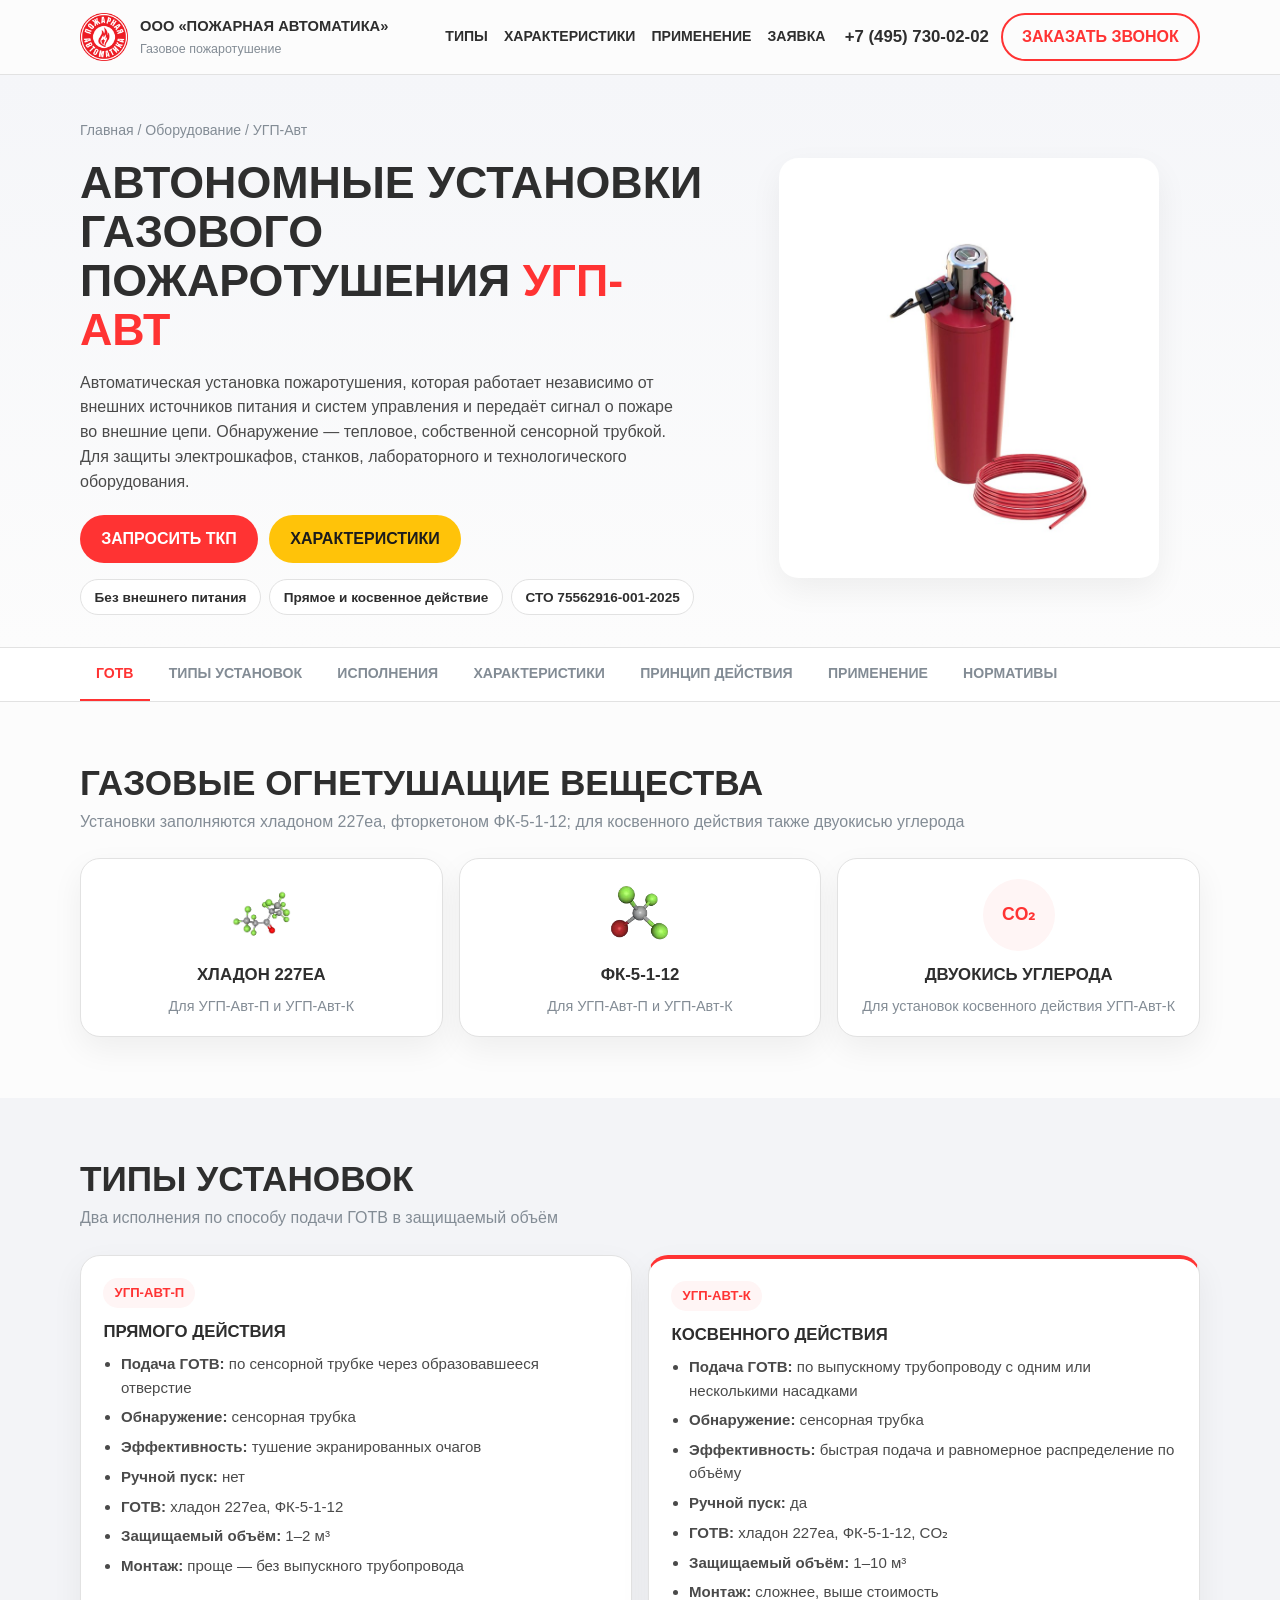
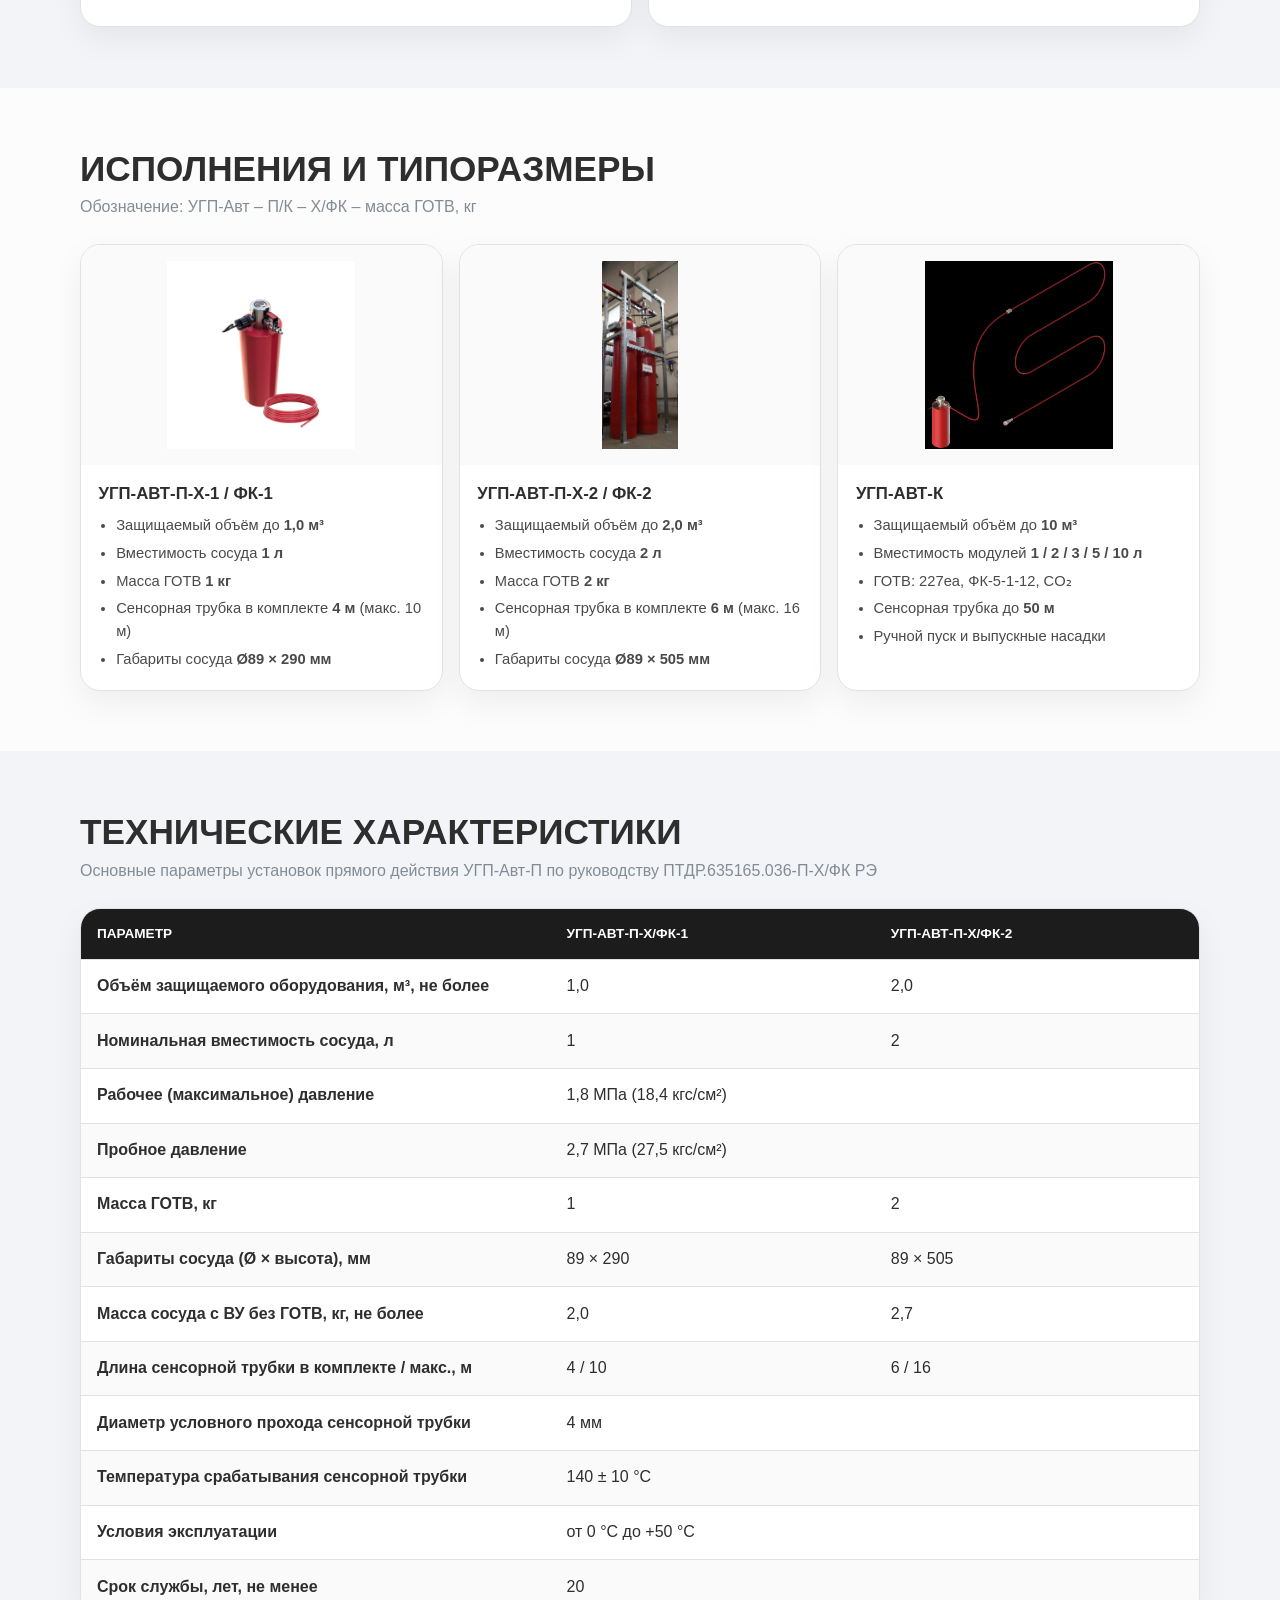
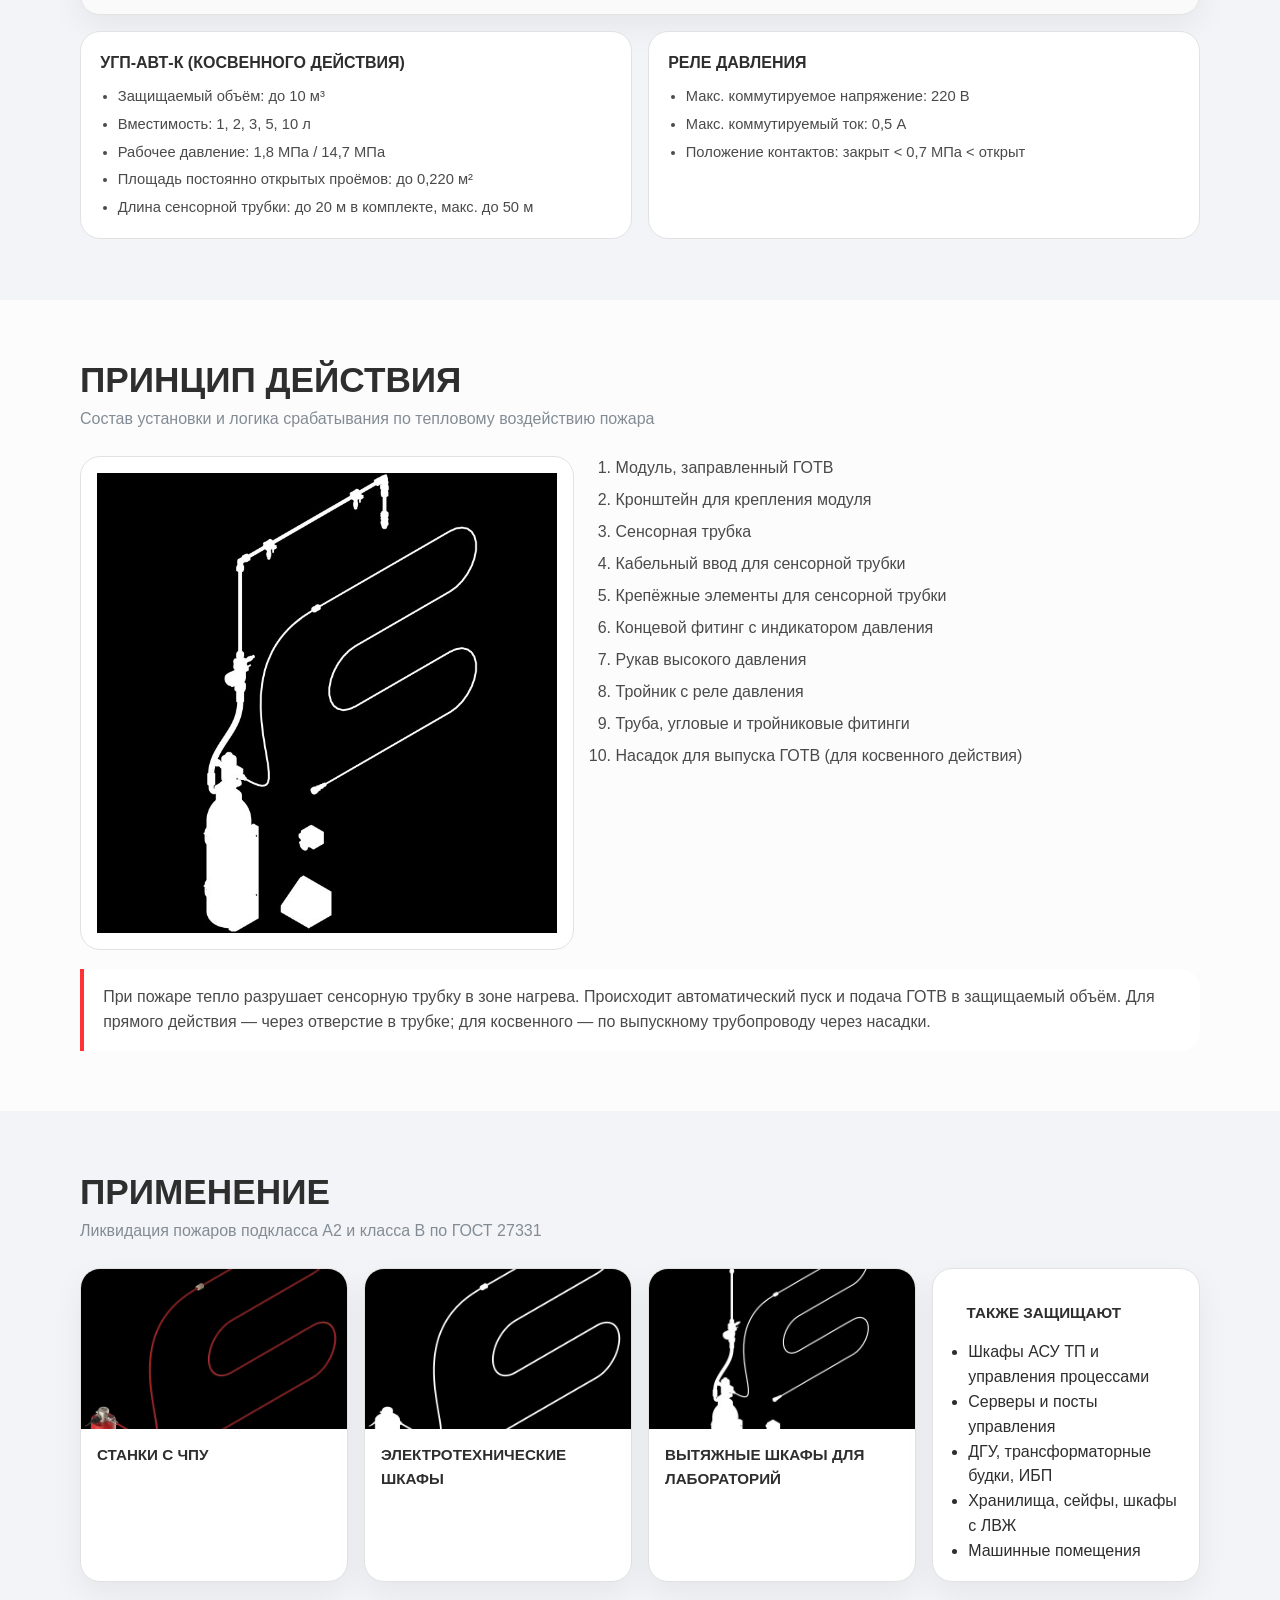
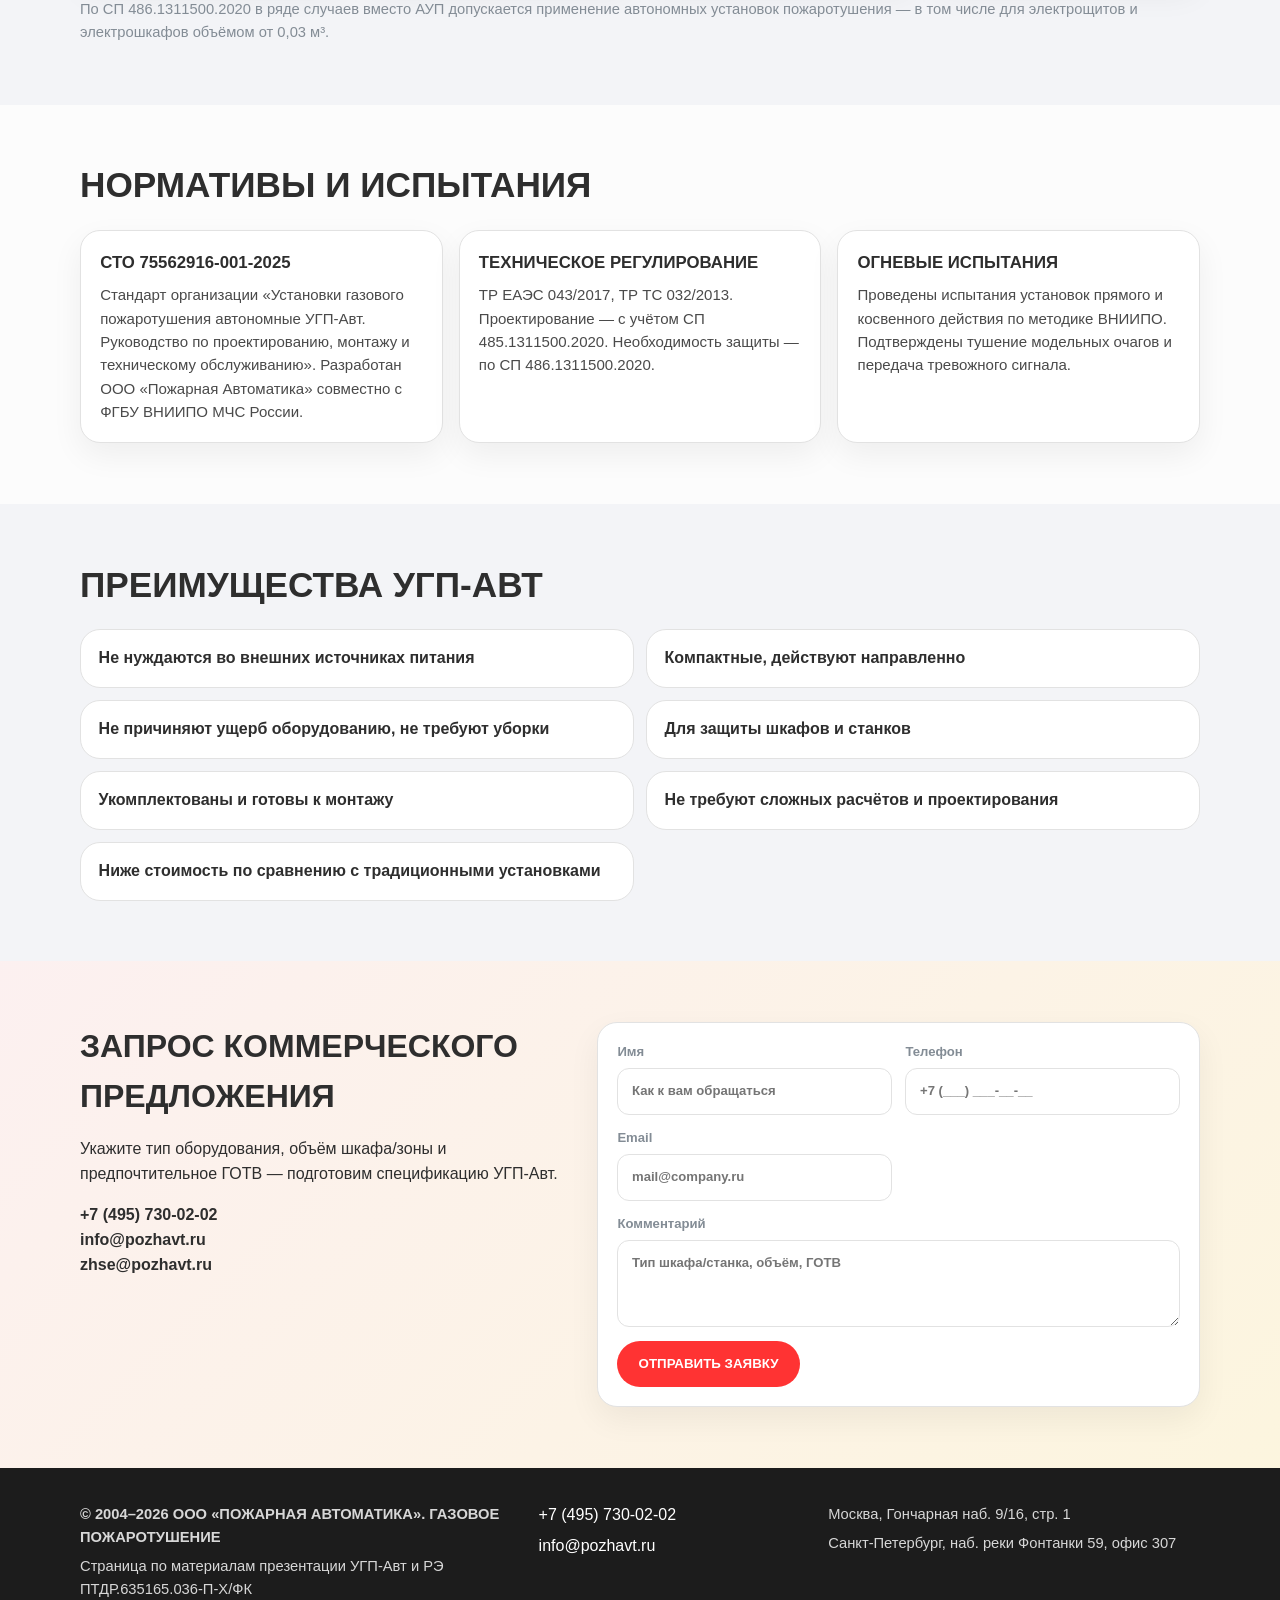
==== commit 225e0b50: "Add UGP-Avt product page from PDF data in MPTKH2 structure Create brand-styled product page for auto" ====
--- a/index.html
+++ b/index.html
@@ -1,480 +1,12 @@
-<!DOCTYPE html PUBLIC "-//W3C//DTD XHTML 1.0 Transitional//EN" "http://www.w3.org/TR/xhtml1/DTD/xhtml1-transitional.dtd">
-<html xmlns="http://www.w3.org/1999/xhtml" xmlns:v="urn:schemas-microsoft-com:vml" xmlns:o="urn:schemas-microsoft-com:office:office" lang="ru">
+<!DOCTYPE html>
+<html lang="ru">
 <head>
-  <meta http-equiv="Content-Type" content="text/html; charset=UTF-8" />
-  <meta name="viewport" content="width=device-width, initial-scale=1.0" />
-  <meta http-equiv="X-UA-Compatible" content="IE=edge" />
-  <meta name="x-apple-disable-message-reformatting" />
-  <meta name="format-detection" content="telephone=no,date=no,address=no,email=no,url=no" />
-  <title>Модули газового пожаротушения МПТХ2 | Пожарная Автоматика</title>
-  <!--[if mso]>
-  <noscript>
-    <xml>
-      <o:OfficeDocumentSettings>
-        <o:AllowPNG/>
-        <o:PixelsPerInch>96</o:PixelsPerInch>
-      </o:OfficeDocumentSettings>
-    </xml>
-  </noscript>
-  <![endif]-->
-  <style type="text/css">
-    html, body { margin:0 !important; padding:0 !important; width:100% !important; height:100% !important; }
-    * { -ms-text-size-adjust:100%; -webkit-text-size-adjust:100%; }
-    table, td { mso-table-lspace:0pt !important; mso-table-rspace:0pt !important; border-collapse:collapse !important; }
-    img { border:0; outline:none; text-decoration:none; -ms-interpolation-mode:bicubic; display:block; }
-    a { text-decoration:none; }
-    a[x-apple-data-detectors], #MessageViewBody a {
-      color:inherit !important; text-decoration:none !important;
-      font-size:inherit !important; font-family:inherit !important;
-      font-weight:inherit !important; line-height:inherit !important;
-    }
-    .im { color:inherit !important; }
-
-    @media only screen and (max-width:620px) {
-      .wrap { width:100% !important; max-width:100% !important; }
-      .fluid { width:100% !important; max-width:100% !important; height:auto !important; }
-      .stack { display:block !important; width:100% !important; max-width:100% !important; }
-      .pad { padding-left:16px !important; padding-right:16px !important; }
-      .center { text-align:center !important; }
-      .title { font-size:24px !important; line-height:1.2 !important; }
-      .btn-m a { display:block !important; width:100% !important; box-sizing:border-box !important; margin:0 0 8px 0 !important; }
-      .hide-m { display:none !important; max-height:0 !important; overflow:hidden !important; }
-    }
-  </style>
+  <meta charset="utf-8">
+  <meta http-equiv="refresh" content="0; url=ugp-avt.html">
+  <title>УГП-Авт</title>
+  <link rel="canonical" href="ugp-avt.html">
 </head>
-<body style="margin:0;padding:0;background-color:#f2f3f5;width:100%;">
-  <div style="display:none;font-size:1px;line-height:1px;max-height:0;max-width:0;opacity:0;overflow:hidden;mso-hide:all;">
-    Модули МПТХ2 для хладонов и ФК-5-1-12. ЗПУ 12/32/50 мм, объём 20–140 л. Запросите ТКП.
-    &nbsp;&zwnj;&nbsp;&zwnj;&nbsp;&zwnj;&nbsp;&zwnj;&nbsp;&zwnj;&nbsp;&zwnj;&nbsp;&zwnj;&nbsp;&zwnj;&nbsp;&zwnj;&nbsp;&zwnj;&nbsp;&zwnj;&nbsp;&zwnj;&nbsp;&zwnj;&nbsp;
-  </div>
-
-  <table role="presentation" width="100%" cellpadding="0" cellspacing="0" border="0" style="background-color:#f2f3f5;margin:0;padding:0;width:100%;">
-    <tr>
-      <td align="center" style="padding:20px 10px;">
-
-        <!-- CARD -->
-        <table role="presentation" class="wrap" width="600" cellpadding="0" cellspacing="0" border="0" style="width:600px;max-width:600px;background-color:#ffffff;border-radius:16px;overflow:hidden;">
-
-          <!-- Header -->
-          <tr>
-            <td class="pad" style="padding:20px 28px;border-bottom:1px solid #e8e8e8;">
-              <table role="presentation" width="100%" cellpadding="0" cellspacing="0" border="0">
-                <tr>
-                  <td class="stack center" valign="middle">
-                    <a href="https://pozhavt.ru/" style="text-decoration:none;color:#2e2e2e;">
-                      <table role="presentation" cellpadding="0" cellspacing="0" border="0">
-                        <tr>
-                          <td valign="middle" style="padding-right:12px;">
-                            <img src="https://raw.githubusercontent.com/alexkotbratka-ops/cursor-test/cursor/mptkh2-product-page-04a0/email-assets/logo.png" width="52" height="52" alt="Пожарная Автоматика" style="width:52px;height:52px;" />
-                          </td>
-                          <td valign="middle" style="font-family:Arial,Helvetica,sans-serif;">
-                            <div style="font-size:14px;font-weight:bold;color:#2e2e2e;line-height:1.2;text-transform:uppercase;">ООО «Пожарная Автоматика»</div>
-                            <div style="font-size:12px;color:#838c95;line-height:1.3;padding-top:2px;">Газовое пожаротушение</div>
-                          </td>
-                        </tr>
-                      </table>
-                    </a>
-                  </td>
-                  <td class="stack center" valign="middle" align="right" style="font-family:Arial,Helvetica,sans-serif;padding-top:8px;">
-                    <a href="tel:+74957300202" style="font-size:16px;font-weight:bold;color:#2e2e2e;text-decoration:none;">+7 (495) 730-02-02</a>
-                  </td>
-                </tr>
-              </table>
-            </td>
-          </tr>
-
-          <!-- Intro -->
-          <tr>
-            <td class="pad" style="padding:28px 28px 8px;font-family:Arial,Helvetica,sans-serif;">
-              <div style="font-size:12px;color:#838c95;margin-bottom:12px;">
-                <a href="https://pozhavt.ru/" style="color:#838c95;text-decoration:none;">Главная</a>
-                &nbsp;/&nbsp;
-                <a href="https://pozhavt.ru/oborudovanie/" style="color:#838c95;text-decoration:none;">Оборудование</a>
-                &nbsp;/&nbsp;
-                <span style="color:#2e2e2e;">МПТХ2</span>
-              </div>
-
-              <div class="title" style="font-size:28px;line-height:1.15;font-weight:bold;color:#2e2e2e;text-transform:uppercase;margin:0 0 6px;">
-                Модули газового пожаротушения
-              </div>
-              <div style="font-size:28px;line-height:1.15;font-weight:bold;color:#FF3333;text-transform:uppercase;margin:0 0 14px;">
-                МПТХ2
-              </div>
-
-              <div style="font-size:14px;line-height:1.6;color:#4a4a4a;margin:0 0 18px;">
-                Современные установки газового пожаротушения для хладонов и ФК-5-1-12.
-                Модули с ЗПУ диаметров 12, 32 и 50&nbsp;мм для защиты помещений любого объёма.
-                Сертифицированы, сейсмостойкость 9 баллов по шкале MSK-64.
-                Освидетельствование баллона — раз в 15 лет.
-              </div>
-
-              <table role="presentation" cellpadding="0" cellspacing="0" border="0" class="btn-m">
-                <tr>
-                  <td style="padding:0 8px 8px 0;">
-                    <!--[if mso]>
-                    <v:roundrect xmlns:v="urn:schemas-microsoft-com:vml" href="mailto:info@pozhavt.ru?subject=%D0%97%D0%B0%D0%BF%D1%80%D0%BE%D1%81%20%D0%A2%D0%9A%D0%9F%20%D0%9C%D0%9F%D0%A2%D0%A52" style="height:44px;v-text-anchor:middle;width:170px;" arcsize="50%" stroke="f" fillcolor="#FF3333">
-                      <w:anchorlock/>
-                      <center style="color:#ffffff;font-family:Arial,sans-serif;font-size:14px;font-weight:bold;">Запросить ТКП</center>
-                    </v:roundrect>
-                    <![endif]-->
-                    <!--[if !mso]><!-- -->
-                    <a href="mailto:info@pozhavt.ru?subject=%D0%97%D0%B0%D0%BF%D1%80%D0%BE%D1%81%20%D0%A2%D0%9A%D0%9F%20%D0%9C%D0%9F%D0%A2%D0%A52" style="display:inline-block;background-color:#FF3333;color:#ffffff;font-family:Arial,Helvetica,sans-serif;font-size:14px;font-weight:bold;line-height:44px;text-align:center;text-decoration:none;padding:0 22px;border-radius:22px;">Запросить ТКП</a>
-                    <!--<![endif]-->
-                  </td>
-                  <td style="padding:0 0 8px 0;">
-                    <a href="https://pozhavt.ru/upload/iblock/60b/sj430lhihm1stye79ck5c0vzic1d0d6g.pdf" style="display:inline-block;background-color:#FFC309;color:#2e2e2e;font-family:Arial,Helvetica,sans-serif;font-size:14px;font-weight:bold;line-height:44px;text-align:center;text-decoration:none;padding:0 22px;border-radius:22px;">Загрузить каталог</a>
-                  </td>
-                </tr>
-              </table>
-            </td>
-          </tr>
-
-          <!-- Product image -->
-          <tr>
-            <td align="center" style="padding:8px 28px 20px;">
-              <a href="https://pozhavt.ru/oborudovanie/mptkh2/">
-                <img class="fluid" src="https://raw.githubusercontent.com/alexkotbratka-ops/cursor-test/cursor/mptkh2-product-page-04a0/email-assets/hero.jpg" width="420" alt="МПТХ2" style="max-width:420px;width:100%;height:auto;" />
-              </a>
-            </td>
-          </tr>
-
-          <!-- Quick facts -->
-          <tr>
-            <td class="pad" style="padding:0 20px 24px;">
-              <table role="presentation" width="100%" cellpadding="0" cellspacing="0" border="0">
-                <tr>
-                  <td class="stack" width="33.33%" style="padding:6px;">
-                    <table role="presentation" width="100%" cellpadding="0" cellspacing="0" border="0" style="background-color:#fafafa;border:1px solid #e8e8e8;border-radius:10px;">
-                      <tr><td align="center" style="padding:14px 10px;font-family:Arial,Helvetica,sans-serif;font-size:13px;font-weight:bold;color:#2e2e2e;">ЗПУ 12 / 32 / 50 мм</td></tr>
-                    </table>
-                  </td>
-                  <td class="stack" width="33.33%" style="padding:6px;">
-                    <table role="presentation" width="100%" cellpadding="0" cellspacing="0" border="0" style="background-color:#fafafa;border:1px solid #e8e8e8;border-radius:10px;">
-                      <tr><td align="center" style="padding:14px 10px;font-family:Arial,Helvetica,sans-serif;font-size:13px;font-weight:bold;color:#2e2e2e;">Объём 20–140 л</td></tr>
-                    </table>
-                  </td>
-                  <td class="stack" width="33.33%" style="padding:6px;">
-                    <table role="presentation" width="100%" cellpadding="0" cellspacing="0" border="0" style="background-color:#fafafa;border:1px solid #e8e8e8;border-radius:10px;">
-                      <tr><td align="center" style="padding:14px 10px;font-family:Arial,Helvetica,sans-serif;font-size:13px;font-weight:bold;color:#2e2e2e;">9 баллов MSK-64</td></tr>
-                    </table>
-                  </td>
-                </tr>
-              </table>
-            </td>
-          </tr>
-
-          <!-- Section nav -->
-          <tr>
-            <td class="pad" style="padding:0 28px 8px;">
-              <table role="presentation" width="100%" cellpadding="0" cellspacing="0" border="0" style="border-top:1px solid #e8e8e8;border-bottom:1px solid #e8e8e8;">
-                <tr>
-                  <td align="center" style="padding:12px 4px;font-family:Arial,Helvetica,sans-serif;font-size:12px;font-weight:bold;text-transform:uppercase;color:#838c95;">
-                    <a href="#gotv" style="color:#838c95;text-decoration:none;padding:0 6px;">ГОТВ</a>
-                    <span class="hide-m" style="color:#ddd;">·</span>
-                    <a href="#modules" style="color:#838c95;text-decoration:none;padding:0 6px;">Модули</a>
-                    <span class="hide-m" style="color:#ddd;">·</span>
-                    <a href="#specs" style="color:#838c95;text-decoration:none;padding:0 6px;">Характеристики</a>
-                    <span class="hide-m" style="color:#ddd;">·</span>
-                    <a href="#cta" style="color:#FF3333;text-decoration:none;padding:0 6px;">ТКП</a>
-                  </td>
-                </tr>
-              </table>
-            </td>
-          </tr>
-
-          <!-- GOTV -->
-          <tr>
-            <td class="pad" id="gotv" style="padding:28px 28px 8px;font-family:Arial,Helvetica,sans-serif;">
-              <div style="font-size:22px;font-weight:bold;color:#2e2e2e;text-transform:uppercase;line-height:1.2;">Газовые огнетушащие вещества</div>
-            </td>
-          </tr>
-          <tr>
-            <td class="pad" style="padding:12px 20px 24px;">
-              <table role="presentation" width="100%" cellpadding="0" cellspacing="0" border="0">
-                <tr>
-                  <td class="stack" width="33.33%" valign="top" style="padding:6px;">
-                    <table role="presentation" width="100%" style="border:1px solid #e8e8e8;border-radius:12px;">
-                      <tr><td align="center" style="padding:14px 8px 6px;"><img src="https://raw.githubusercontent.com/alexkotbratka-ops/cursor-test/cursor/mptkh2-product-page-04a0/email-assets/g1.jpg" width="64" height="64" alt="Хладон 125" style="width:64px;height:64px;" /></td></tr>
-                      <tr><td align="center" style="padding:0 8px 14px;font-family:Arial,Helvetica,sans-serif;font-size:12px;font-weight:bold;color:#2e2e2e;">Хладон 125</td></tr>
-                    </table>
-                  </td>
-                  <td class="stack" width="33.33%" valign="top" style="padding:6px;">
-                    <table role="presentation" width="100%" style="border:1px solid #e8e8e8;border-radius:12px;">
-                      <tr><td align="center" style="padding:14px 8px 6px;"><img src="https://raw.githubusercontent.com/alexkotbratka-ops/cursor-test/cursor/mptkh2-product-page-04a0/email-assets/g2.jpg" width="64" height="64" alt="ФК-5-1-12" style="width:64px;height:64px;" /></td></tr>
-                      <tr><td align="center" style="padding:0 8px 14px;font-family:Arial,Helvetica,sans-serif;font-size:12px;font-weight:bold;color:#2e2e2e;">ФК-5-1-12</td></tr>
-                    </table>
-                  </td>
-                  <td class="stack" width="33.33%" valign="top" style="padding:6px;">
-                    <table role="presentation" width="100%" style="border:1px solid #e8e8e8;border-radius:12px;">
-                      <tr><td align="center" style="padding:14px 8px 6px;"><img src="https://raw.githubusercontent.com/alexkotbratka-ops/cursor-test/cursor/mptkh2-product-page-04a0/email-assets/g3.jpg" width="64" height="64" alt="Хладон 227еа" style="width:64px;height:64px;" /></td></tr>
-                      <tr><td align="center" style="padding:0 8px 14px;font-family:Arial,Helvetica,sans-serif;font-size:12px;font-weight:bold;color:#2e2e2e;">Хладон 227еа</td></tr>
-                    </table>
-                  </td>
-                </tr>
-                <tr>
-                  <td class="stack" width="33.33%" valign="top" style="padding:6px;">
-                    <table role="presentation" width="100%" style="border:1px solid #e8e8e8;border-radius:12px;">
-                      <tr><td align="center" style="padding:14px 8px 6px;"><img src="https://raw.githubusercontent.com/alexkotbratka-ops/cursor-test/cursor/mptkh2-product-page-04a0/email-assets/g4.jpg" width="64" height="64" alt="Хладон 13В1" style="width:64px;height:64px;" /></td></tr>
-                      <tr><td align="center" style="padding:0 8px 14px;font-family:Arial,Helvetica,sans-serif;font-size:12px;font-weight:bold;color:#2e2e2e;">Хладон 13В1</td></tr>
-                    </table>
-                  </td>
-                  <td class="stack" width="33.33%" valign="top" style="padding:6px;">
-                    <table role="presentation" width="100%" style="border:1px solid #e8e8e8;border-radius:12px;">
-                      <tr><td align="center" style="padding:14px 8px 6px;"><img src="https://raw.githubusercontent.com/alexkotbratka-ops/cursor-test/cursor/mptkh2-product-page-04a0/email-assets/g5.jpg" width="64" height="64" alt="Хладон 114В2" style="width:64px;height:64px;" /></td></tr>
-                      <tr><td align="center" style="padding:0 8px 14px;font-family:Arial,Helvetica,sans-serif;font-size:12px;font-weight:bold;color:#2e2e2e;">Хладон 114В2</td></tr>
-                    </table>
-                  </td>
-                  <td class="stack" width="33.33%" valign="top" style="padding:6px;">
-                    <table role="presentation" width="100%" style="border:1px solid #e8e8e8;border-radius:12px;">
-                      <tr><td align="center" style="padding:14px 8px 6px;"><img src="https://raw.githubusercontent.com/alexkotbratka-ops/cursor-test/cursor/mptkh2-product-page-04a0/email-assets/g6.jpg" width="64" height="64" alt="Хладон 318Ц" style="width:64px;height:64px;" /></td></tr>
-                      <tr><td align="center" style="padding:0 8px 14px;font-family:Arial,Helvetica,sans-serif;font-size:12px;font-weight:bold;color:#2e2e2e;">Хладон 318Ц</td></tr>
-                    </table>
-                  </td>
-                </tr>
-              </table>
-            </td>
-          </tr>
-
-          <!-- Modules -->
-          <tr>
-            <td class="pad" id="modules" style="padding:8px 28px 8px;font-family:Arial,Helvetica,sans-serif;background-color:#fafafa;">
-              <div style="font-size:22px;font-weight:bold;color:#2e2e2e;text-transform:uppercase;line-height:1.2;padding-top:20px;">Модули газового пожаротушения</div>
-              <div style="font-size:13px;color:#838c95;padding-top:6px;">17 типоразмеров · сгруппированы по диаметру ЗПУ</div>
-            </td>
-          </tr>
-          <tr>
-            <td class="pad" style="padding:12px 20px 8px;background-color:#fafafa;">
-              <!-- ZPU 12 -->
-              <div style="font-family:Arial,Helvetica,sans-serif;font-size:14px;font-weight:bold;color:#FF3333;text-transform:uppercase;padding:8px 8px 4px;">ЗПУ 12 мм</div>
-              <table role="presentation" width="100%" cellpadding="0" cellspacing="0" border="0">
-                <tr>
-                  <td class="stack" width="50%" valign="top" style="padding:8px;">
-                    <table role="presentation" width="100%" style="background:#ffffff;border:1px solid #e8e8e8;border-radius:12px;">
-                      <tr><td align="center" style="padding:16px 12px 4px;"><img class="fluid" src="https://raw.githubusercontent.com/alexkotbratka-ops/cursor-test/cursor/mptkh2-product-page-04a0/email-assets/m6.jpg" width="160" alt="МПТХ2 150-20-12" style="max-width:160px;width:100%;height:auto;" /></td></tr>
-                      <tr><td style="padding:8px 14px 14px;font-family:Arial,Helvetica,sans-serif;">
-                        <div style="font-size:15px;font-weight:bold;color:#2e2e2e;">МПТХ2 (150-20-12)</div>
-                        <div style="font-size:12px;color:#838c95;padding-top:4px;">20 л · 14,7 МПа</div>
-                      </td></tr>
-                    </table>
-                  </td>
-                  <td class="stack" width="50%" valign="top" style="padding:8px;">
-                    <table role="presentation" width="100%" style="background:#ffffff;border:1px solid #e8e8e8;border-radius:12px;">
-                      <tr><td align="center" style="padding:16px 12px 4px;"><img class="fluid" src="https://raw.githubusercontent.com/alexkotbratka-ops/cursor-test/cursor/mptkh2-product-page-04a0/email-assets/m2.jpg" width="160" alt="МПТХ2 150-32-12" style="max-width:160px;width:100%;height:auto;" /></td></tr>
-                      <tr><td style="padding:8px 14px 14px;font-family:Arial,Helvetica,sans-serif;">
-                        <div style="font-size:15px;font-weight:bold;color:#2e2e2e;">МПТХ2 (150-32-12)</div>
-                        <div style="font-size:12px;color:#838c95;padding-top:4px;">32 л · 14,7 МПа</div>
-                      </td></tr>
-                    </table>
-                  </td>
-                </tr>
-              </table>
-
-              <div style="font-family:Arial,Helvetica,sans-serif;font-size:14px;font-weight:bold;color:#FF3333;text-transform:uppercase;padding:12px 8px 4px;">ЗПУ 32 мм</div>
-              <table role="presentation" width="100%" cellpadding="0" cellspacing="0" border="0">
-                <tr>
-                  <td class="stack" width="50%" valign="top" style="padding:8px;">
-                    <table role="presentation" width="100%" style="background:#ffffff;border:1px solid #e8e8e8;border-radius:12px;">
-                      <tr><td align="center" style="padding:16px 12px 4px;"><img class="fluid" src="https://raw.githubusercontent.com/alexkotbratka-ops/cursor-test/cursor/mptkh2-product-page-04a0/email-assets/m1.jpg" width="160" alt="МПТХ2 65-20-32" style="max-width:160px;width:100%;height:auto;" /></td></tr>
-                      <tr><td style="padding:8px 14px 14px;font-family:Arial,Helvetica,sans-serif;">
-                        <div style="font-size:15px;font-weight:bold;color:#2e2e2e;">МПТХ2 (65-20-32)</div>
-                        <div style="font-size:12px;color:#838c95;padding-top:4px;">20 л · 6,4 МПа</div>
-                      </td></tr>
-                    </table>
-                  </td>
-                  <td class="stack" width="50%" valign="top" style="padding:8px;">
-                    <table role="presentation" width="100%" style="background:#ffffff;border:1px solid #e8e8e8;border-radius:12px;">
-                      <tr><td align="center" style="padding:16px 12px 4px;"><img class="fluid" src="https://raw.githubusercontent.com/alexkotbratka-ops/cursor-test/cursor/mptkh2-product-page-04a0/email-assets/m4.jpg" width="160" alt="МПТХ2 65-100-50" style="max-width:160px;width:100%;height:auto;" /></td></tr>
-                      <tr><td style="padding:8px 14px 14px;font-family:Arial,Helvetica,sans-serif;">
-                        <div style="font-size:15px;font-weight:bold;color:#2e2e2e;">МПТХ2 (65-100-32)</div>
-                        <div style="font-size:12px;color:#838c95;padding-top:4px;">100 л · 6,4 МПа</div>
-                      </td></tr>
-                    </table>
-                  </td>
-                </tr>
-              </table>
-
-              <div style="font-family:Arial,Helvetica,sans-serif;font-size:14px;font-weight:bold;color:#FF3333;text-transform:uppercase;padding:12px 8px 4px;">ЗПУ 50 мм</div>
-              <table role="presentation" width="100%" cellpadding="0" cellspacing="0" border="0">
-                <tr>
-                  <td class="stack" width="50%" valign="top" style="padding:8px;">
-                    <table role="presentation" width="100%" style="background:#ffffff;border:1px solid #e8e8e8;border-radius:12px;">
-                      <tr><td align="center" style="padding:16px 12px 4px;"><img class="fluid" src="https://raw.githubusercontent.com/alexkotbratka-ops/cursor-test/cursor/mptkh2-product-page-04a0/email-assets/m3.jpg" width="160" alt="МПТХ2 65-50-50" style="max-width:160px;width:100%;height:auto;" /></td></tr>
-                      <tr><td style="padding:8px 14px 14px;font-family:Arial,Helvetica,sans-serif;">
-                        <div style="font-size:15px;font-weight:bold;color:#2e2e2e;">МПТХ2 (65-50-50)</div>
-                        <div style="font-size:12px;color:#838c95;padding-top:4px;">50 л · 6,4 МПа</div>
-                      </td></tr>
-                    </table>
-                  </td>
-                  <td class="stack" width="50%" valign="top" style="padding:8px;">
-                    <table role="presentation" width="100%" style="background:#ffffff;border:1px solid #e8e8e8;border-radius:12px;">
-                      <tr><td align="center" style="padding:16px 12px 4px;"><img class="fluid" src="https://raw.githubusercontent.com/alexkotbratka-ops/cursor-test/cursor/mptkh2-product-page-04a0/email-assets/m5.jpg" width="160" alt="МПТХ2 65-140-50" style="max-width:160px;width:100%;height:auto;" /></td></tr>
-                      <tr><td style="padding:8px 14px 14px;font-family:Arial,Helvetica,sans-serif;">
-                        <div style="font-size:15px;font-weight:bold;color:#2e2e2e;">МПТХ2 (65-140-50)</div>
-                        <div style="font-size:12px;color:#838c95;padding-top:4px;">140 л · 6,4 МПа</div>
-                      </td></tr>
-                    </table>
-                  </td>
-                </tr>
-              </table>
-            </td>
-          </tr>
-          <tr>
-            <td align="center" style="padding:4px 28px 28px;background-color:#fafafa;">
-              <a href="https://pozhavt.ru/oborudovanie/mptkh2/" style="font-family:Arial,Helvetica,sans-serif;font-size:14px;font-weight:bold;color:#FF3333;text-decoration:underline;">Смотреть все модули на сайте →</a>
-            </td>
-          </tr>
-
-          <!-- Specs table -->
-          <tr>
-            <td class="pad" id="specs" style="padding:28px 28px 12px;font-family:Arial,Helvetica,sans-serif;">
-              <div style="font-size:22px;font-weight:bold;color:#2e2e2e;text-transform:uppercase;">Технические характеристики</div>
-            </td>
-          </tr>
-          <tr>
-            <td class="pad" style="padding:0 28px 28px;">
-              <table role="presentation" width="100%" cellpadding="0" cellspacing="0" border="0" style="border:1px solid #e8e8e8;border-radius:8px;">
-                <tr style="background-color:#2e2e2e;">
-                  <td style="padding:10px 8px;font-family:Arial,Helvetica,sans-serif;font-size:11px;font-weight:bold;color:#ffffff;text-transform:uppercase;">Параметр</td>
-                  <td style="padding:10px 8px;font-family:Arial,Helvetica,sans-serif;font-size:11px;font-weight:bold;color:#ffffff;text-transform:uppercase;">12 мм</td>
-                  <td style="padding:10px 8px;font-family:Arial,Helvetica,sans-serif;font-size:11px;font-weight:bold;color:#ffffff;text-transform:uppercase;">32 мм</td>
-                  <td style="padding:10px 8px;font-family:Arial,Helvetica,sans-serif;font-size:11px;font-weight:bold;color:#ffffff;text-transform:uppercase;">50 мм</td>
-                </tr>
-                <tr>
-                  <td style="padding:9px 8px;font-family:Arial,Helvetica,sans-serif;font-size:12px;color:#2e2e2e;border-top:1px solid #e8e8e8;font-weight:bold;">Давление</td>
-                  <td style="padding:9px 8px;font-family:Arial,Helvetica,sans-serif;font-size:12px;color:#2e2e2e;border-top:1px solid #e8e8e8;">14,7 МПа</td>
-                  <td style="padding:9px 8px;font-family:Arial,Helvetica,sans-serif;font-size:12px;color:#2e2e2e;border-top:1px solid #e8e8e8;">6,4 МПа</td>
-                  <td style="padding:9px 8px;font-family:Arial,Helvetica,sans-serif;font-size:12px;color:#2e2e2e;border-top:1px solid #e8e8e8;">6,4 МПа</td>
-                </tr>
-                <tr style="background-color:#fafafa;">
-                  <td style="padding:9px 8px;font-family:Arial,Helvetica,sans-serif;font-size:12px;color:#2e2e2e;border-top:1px solid #e8e8e8;font-weight:bold;">Объём</td>
-                  <td style="padding:9px 8px;font-family:Arial,Helvetica,sans-serif;font-size:12px;color:#2e2e2e;border-top:1px solid #e8e8e8;">20–32 л</td>
-                  <td style="padding:9px 8px;font-family:Arial,Helvetica,sans-serif;font-size:12px;color:#2e2e2e;border-top:1px solid #e8e8e8;">20–100 л</td>
-                  <td style="padding:9px 8px;font-family:Arial,Helvetica,sans-serif;font-size:12px;color:#2e2e2e;border-top:1px solid #e8e8e8;">20–140 л</td>
-                </tr>
-                <tr>
-                  <td style="padding:9px 8px;font-family:Arial,Helvetica,sans-serif;font-size:12px;color:#2e2e2e;border-top:1px solid #e8e8e8;font-weight:bold;">Температура</td>
-                  <td colspan="3" style="padding:9px 8px;font-family:Arial,Helvetica,sans-serif;font-size:12px;color:#2e2e2e;border-top:1px solid #e8e8e8;">−20…+50 °C</td>
-                </tr>
-                <tr style="background-color:#fafafa;">
-                  <td style="padding:9px 8px;font-family:Arial,Helvetica,sans-serif;font-size:12px;color:#2e2e2e;border-top:1px solid #e8e8e8;font-weight:bold;">Освид.</td>
-                  <td style="padding:9px 8px;font-family:Arial,Helvetica,sans-serif;font-size:12px;color:#2e2e2e;border-top:1px solid #e8e8e8;">10 лет</td>
-                  <td style="padding:9px 8px;font-family:Arial,Helvetica,sans-serif;font-size:12px;color:#2e2e2e;border-top:1px solid #e8e8e8;">15 лет</td>
-                  <td style="padding:9px 8px;font-family:Arial,Helvetica,sans-serif;font-size:12px;color:#2e2e2e;border-top:1px solid #e8e8e8;">15 лет</td>
-                </tr>
-                <tr>
-                  <td style="padding:9px 8px;font-family:Arial,Helvetica,sans-serif;font-size:12px;color:#2e2e2e;border-top:1px solid #e8e8e8;font-weight:bold;">Диаметр</td>
-                  <td style="padding:9px 8px;font-family:Arial,Helvetica,sans-serif;font-size:12px;color:#2e2e2e;border-top:1px solid #e8e8e8;">235 мм</td>
-                  <td style="padding:9px 8px;font-family:Arial,Helvetica,sans-serif;font-size:12px;color:#2e2e2e;border-top:1px solid #e8e8e8;">357 мм</td>
-                  <td style="padding:9px 8px;font-family:Arial,Helvetica,sans-serif;font-size:12px;color:#2e2e2e;border-top:1px solid #e8e8e8;">357 мм</td>
-                </tr>
-              </table>
-            </td>
-          </tr>
-
-          <!-- Control -->
-          <tr>
-            <td class="pad" style="padding:8px 28px 8px;font-family:Arial,Helvetica,sans-serif;">
-              <div style="font-size:22px;font-weight:bold;color:#2e2e2e;text-transform:uppercase;">Контроль сохранности</div>
-              <div style="font-size:13px;line-height:1.55;color:#4a4a4a;padding-top:8px;">
-                Хладоны хранятся под давлением газа вытеснителя. При 20&nbsp;°C — 4,2&nbsp;МПа, рабочее — 6,4&nbsp;МПа.
-                Сохранность ГОТВ контролируется по манометру на модуле.
-              </div>
-            </td>
-          </tr>
-          <tr>
-            <td class="pad" style="padding:12px 20px 24px;">
-              <table role="presentation" width="100%" cellpadding="0" cellspacing="0" border="0">
-                <tr>
-                  <td class="stack" width="33.33%" valign="top" style="padding:6px;">
-                    <table role="presentation" width="100%" style="border:1px solid #e8e8e8;border-radius:12px;">
-                      <tr><td style="padding:14px;font-family:Arial,Helvetica,sans-serif;font-size:12px;color:#2e2e2e;line-height:1.45;">
-                        <strong style="color:#FF3333;">1.</strong> Двухсторонний порт манометра — удобный визуальный контроль
-                      </td></tr>
-                    </table>
-                  </td>
-                  <td class="stack" width="33.33%" valign="top" style="padding:6px;">
-                    <table role="presentation" width="100%" style="border:1px solid #e8e8e8;border-radius:12px;">
-                      <tr><td style="padding:14px;font-family:Arial,Helvetica,sans-serif;font-size:12px;color:#2e2e2e;line-height:1.45;">
-                        <strong style="color:#FF3333;">2.</strong> Замена манометра на объекте без перезарядки модуля
-                      </td></tr>
-                    </table>
-                  </td>
-                  <td class="stack" width="33.33%" valign="top" style="padding:6px;">
-                    <table role="presentation" width="100%" style="border:1px solid #e8e8e8;border-radius:12px;">
-                      <tr><td style="padding:14px;font-family:Arial,Helvetica,sans-serif;font-size:12px;color:#2e2e2e;line-height:1.45;">
-                        <strong style="color:#FF3333;">3.</strong> Реле давления для удалённого контроля сохранности
-                      </td></tr>
-                    </table>
-                  </td>
-                </tr>
-              </table>
-            </td>
-          </tr>
-
-          <!-- Application + objects -->
-          <tr>
-            <td class="pad" style="padding:8px 28px 8px;font-family:Arial,Helvetica,sans-serif;background-color:#fafafa;">
-              <div style="font-size:22px;font-weight:bold;color:#2e2e2e;text-transform:uppercase;padding-top:20px;">Применение</div>
-              <div style="font-size:13px;line-height:1.6;color:#4a4a4a;padding-top:8px;">
-                ЦОД, серверные, аппаратные, кроссовые · электрощитовые, ДГУ, трансформаторы, ИБП, кабельные сооружения · архивы и хранилища · складские помещения
-              </div>
-              <div style="font-size:22px;font-weight:bold;color:#2e2e2e;text-transform:uppercase;padding-top:20px;">Реализованные объекты</div>
-              <div style="font-size:13px;line-height:1.7;color:#4a4a4a;padding:8px 0 24px;">
-                Объекты на территории Кремля · Дом Правительства РФ · МИД РФ · Центробанк России · Счётная палата
-              </div>
-            </td>
-          </tr>
-
-          <!-- CTA -->
-          <tr>
-            <td class="pad" id="cta" style="padding:28px;font-family:Arial,Helvetica,sans-serif;border-top:1px solid #e8e8e8;">
-              <div style="font-size:20px;font-weight:bold;color:#2e2e2e;text-transform:uppercase;margin-bottom:8px;">Запрос коммерческого предложения</div>
-              <div style="font-size:13px;line-height:1.55;color:#4a4a4a;margin-bottom:16px;">
-                Подберём типоразмер МПТХ2 и подготовим ТКП под ваш объект.
-              </div>
-              <table role="presentation" cellpadding="0" cellspacing="0" border="0" class="btn-m">
-                <tr>
-                  <td style="padding:0 8px 8px 0;">
-                    <a href="mailto:info@pozhavt.ru?subject=%D0%97%D0%B0%D0%BF%D1%80%D0%BE%D1%81%20%D0%A2%D0%9A%D0%9F%20%D0%9C%D0%9F%D0%A2%D0%A52" style="display:inline-block;background-color:#FF3333;color:#ffffff;font-family:Arial,Helvetica,sans-serif;font-size:14px;font-weight:bold;line-height:44px;text-align:center;text-decoration:none;padding:0 22px;border-radius:22px;">Написать на info@pozhavt.ru</a>
-                  </td>
-                  <td style="padding:0 0 8px;font-family:Arial,Helvetica,sans-serif;">
-                    <a href="tel:+74957300202" style="font-size:16px;font-weight:bold;color:#2e2e2e;text-decoration:none;line-height:44px;">+7 (495) 730-02-02</a>
-                  </td>
-                </tr>
-              </table>
-            </td>
-          </tr>
-
-          <!-- Footer -->
-          <tr>
-            <td class="pad" style="padding:20px 28px 24px;background-color:#f7f7f7;border-top:1px solid #e8e8e8;font-family:Arial,Helvetica,sans-serif;font-size:12px;line-height:1.55;color:#838c95;">
-              <table role="presentation" width="100%" cellpadding="0" cellspacing="0" border="0">
-                <tr>
-                  <td class="stack" valign="top" style="padding-bottom:10px;">
-                    <img src="https://raw.githubusercontent.com/alexkotbratka-ops/cursor-test/cursor/mptkh2-product-page-04a0/email-assets/logo.png" width="40" height="40" alt="Пожарная Автоматика" style="width:40px;height:40px;" />
-                  </td>
-                  <td class="stack" valign="middle" style="font-family:Arial,Helvetica,sans-serif;font-size:12px;color:#838c95;line-height:1.55;">
-                    <strong style="color:#2e2e2e;">© 2004–2026 ООО «Пожарная Автоматика»</strong><br/>
-                    Москва, Гончарная наб. 9/16, стр. 1<br/>
-                    <a href="mailto:info@pozhavt.ru" style="color:#FF3333;text-decoration:none;">info@pozhavt.ru</a>
-                    &nbsp;·&nbsp;
-                    <a href="https://pozhavt.ru/oborudovanie/mptkh2/" style="color:#FF3333;text-decoration:none;">pozhavt.ru/oborudovanie/mptkh2/</a>
-                  </td>
-                </tr>
-              </table>
-            </td>
-          </tr>
-
-        </table>
-        <!-- /CARD -->
-
-        <div style="font-family:Arial,Helvetica,sans-serif;font-size:11px;color:#9a9a9a;padding:16px 10px 8px;line-height:1.4;">
-          Если письмо отображается некорректно,
-          <a href="https://pozhavt.ru/oborudovanie/mptkh2/" style="color:#838c95;text-decoration:underline;">откройте страницу на сайте</a>.
-        </div>
-
-      </td>
-    </tr>
-  </table>
+<body>
+  <p><a href="ugp-avt.html">Перейти на страницу УГП-Авт</a></p>
 </body>
 </html>
